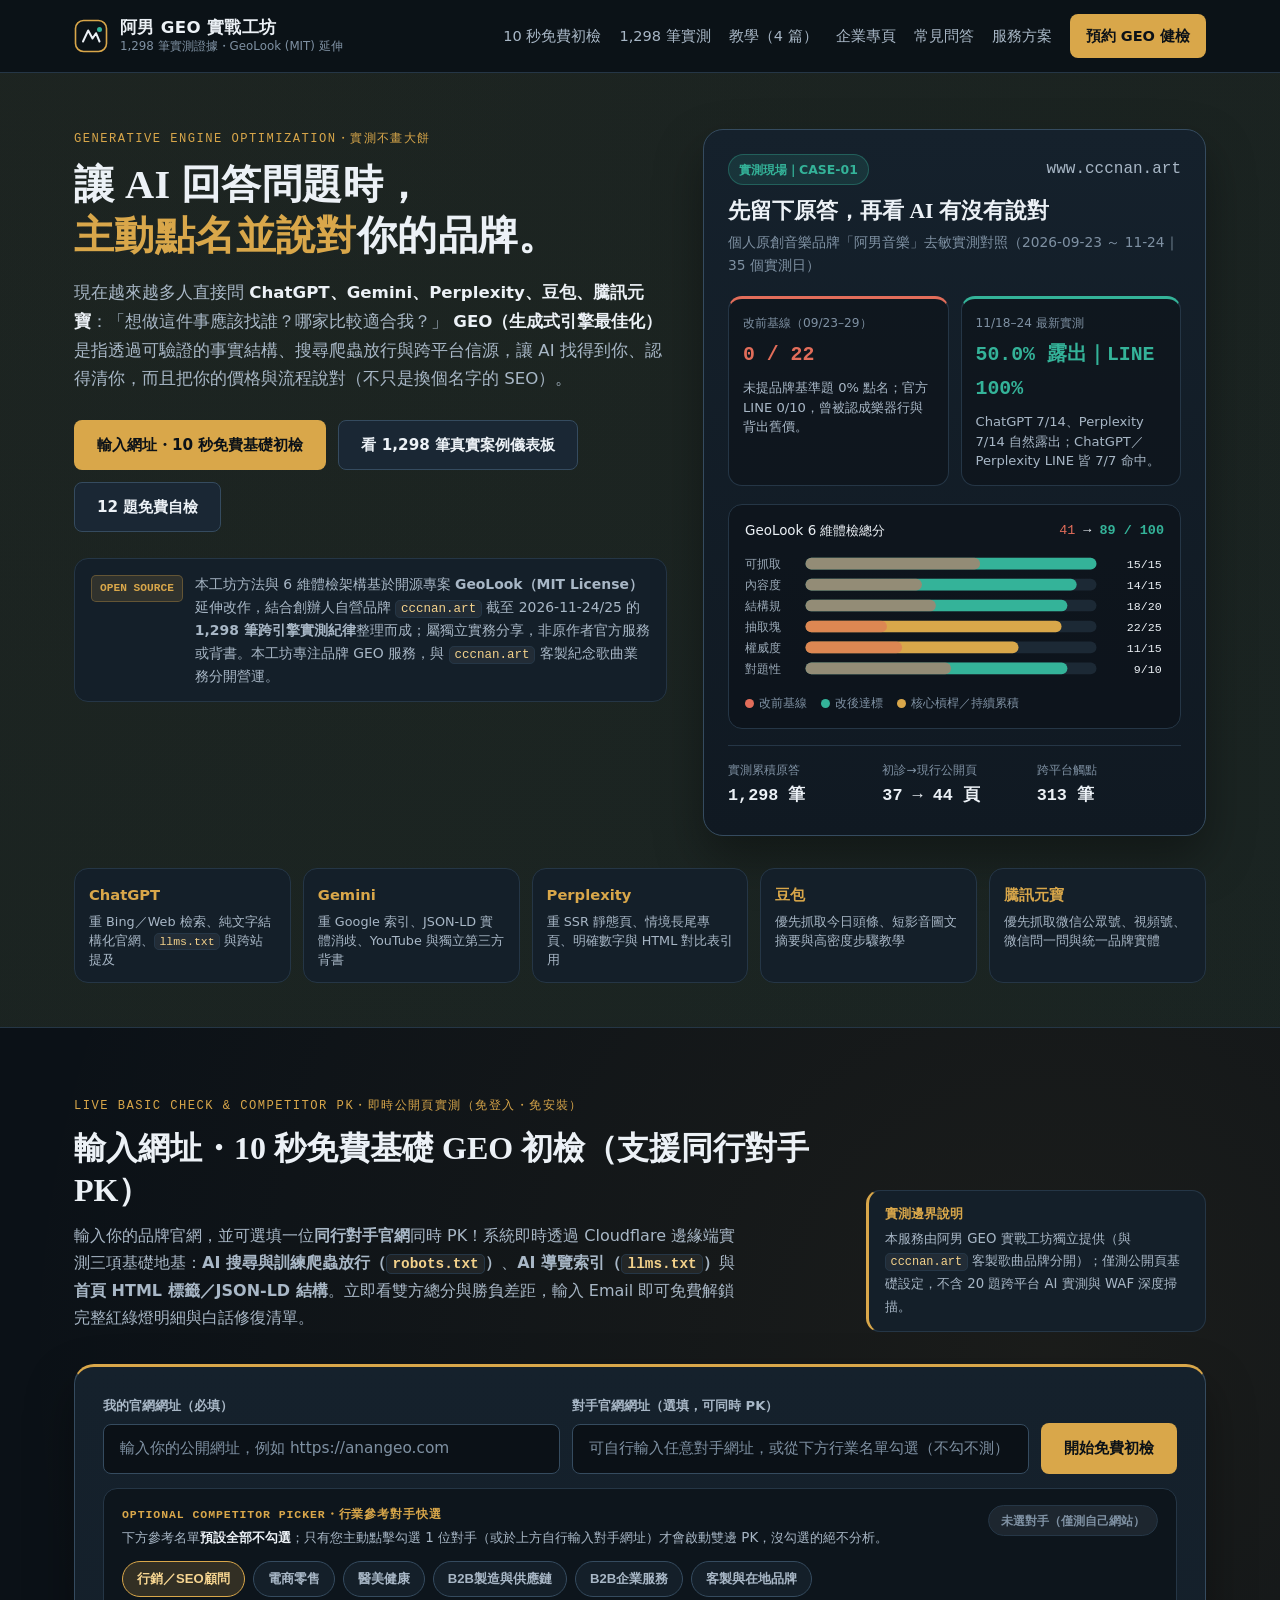
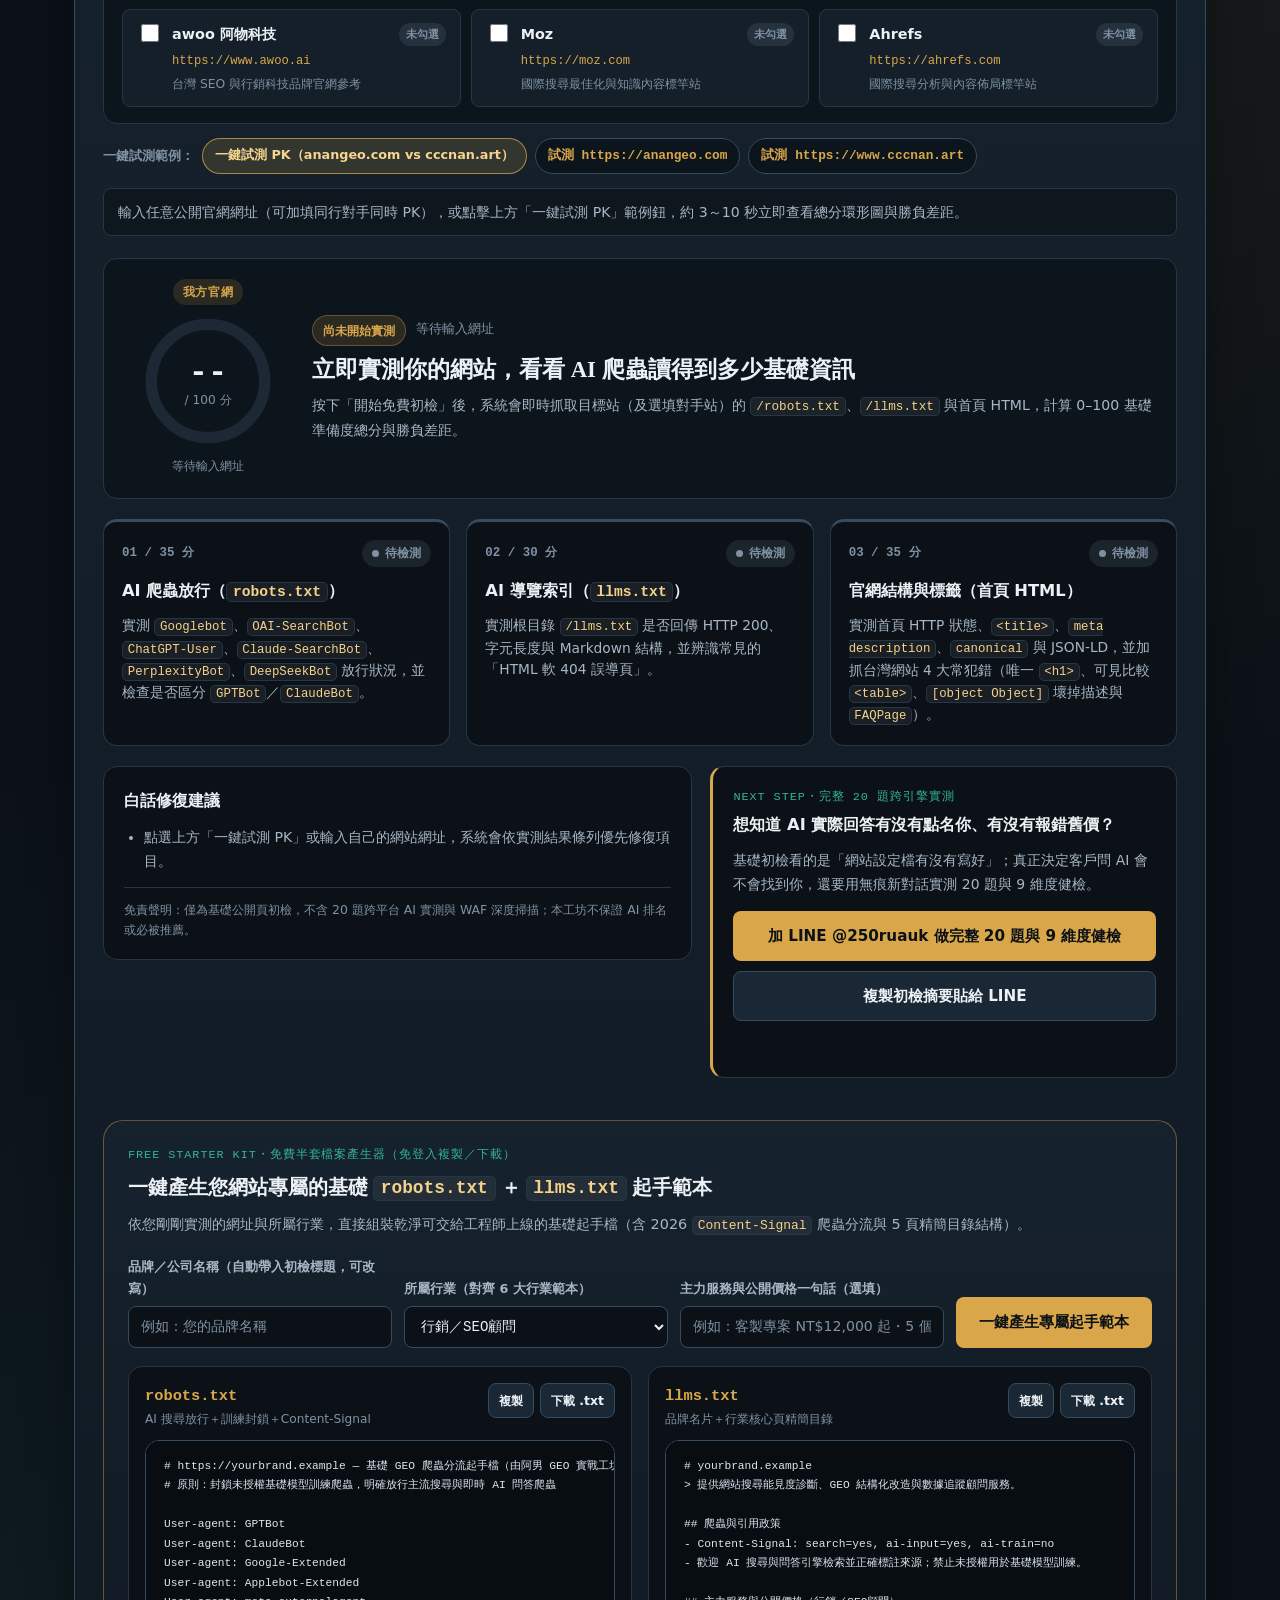
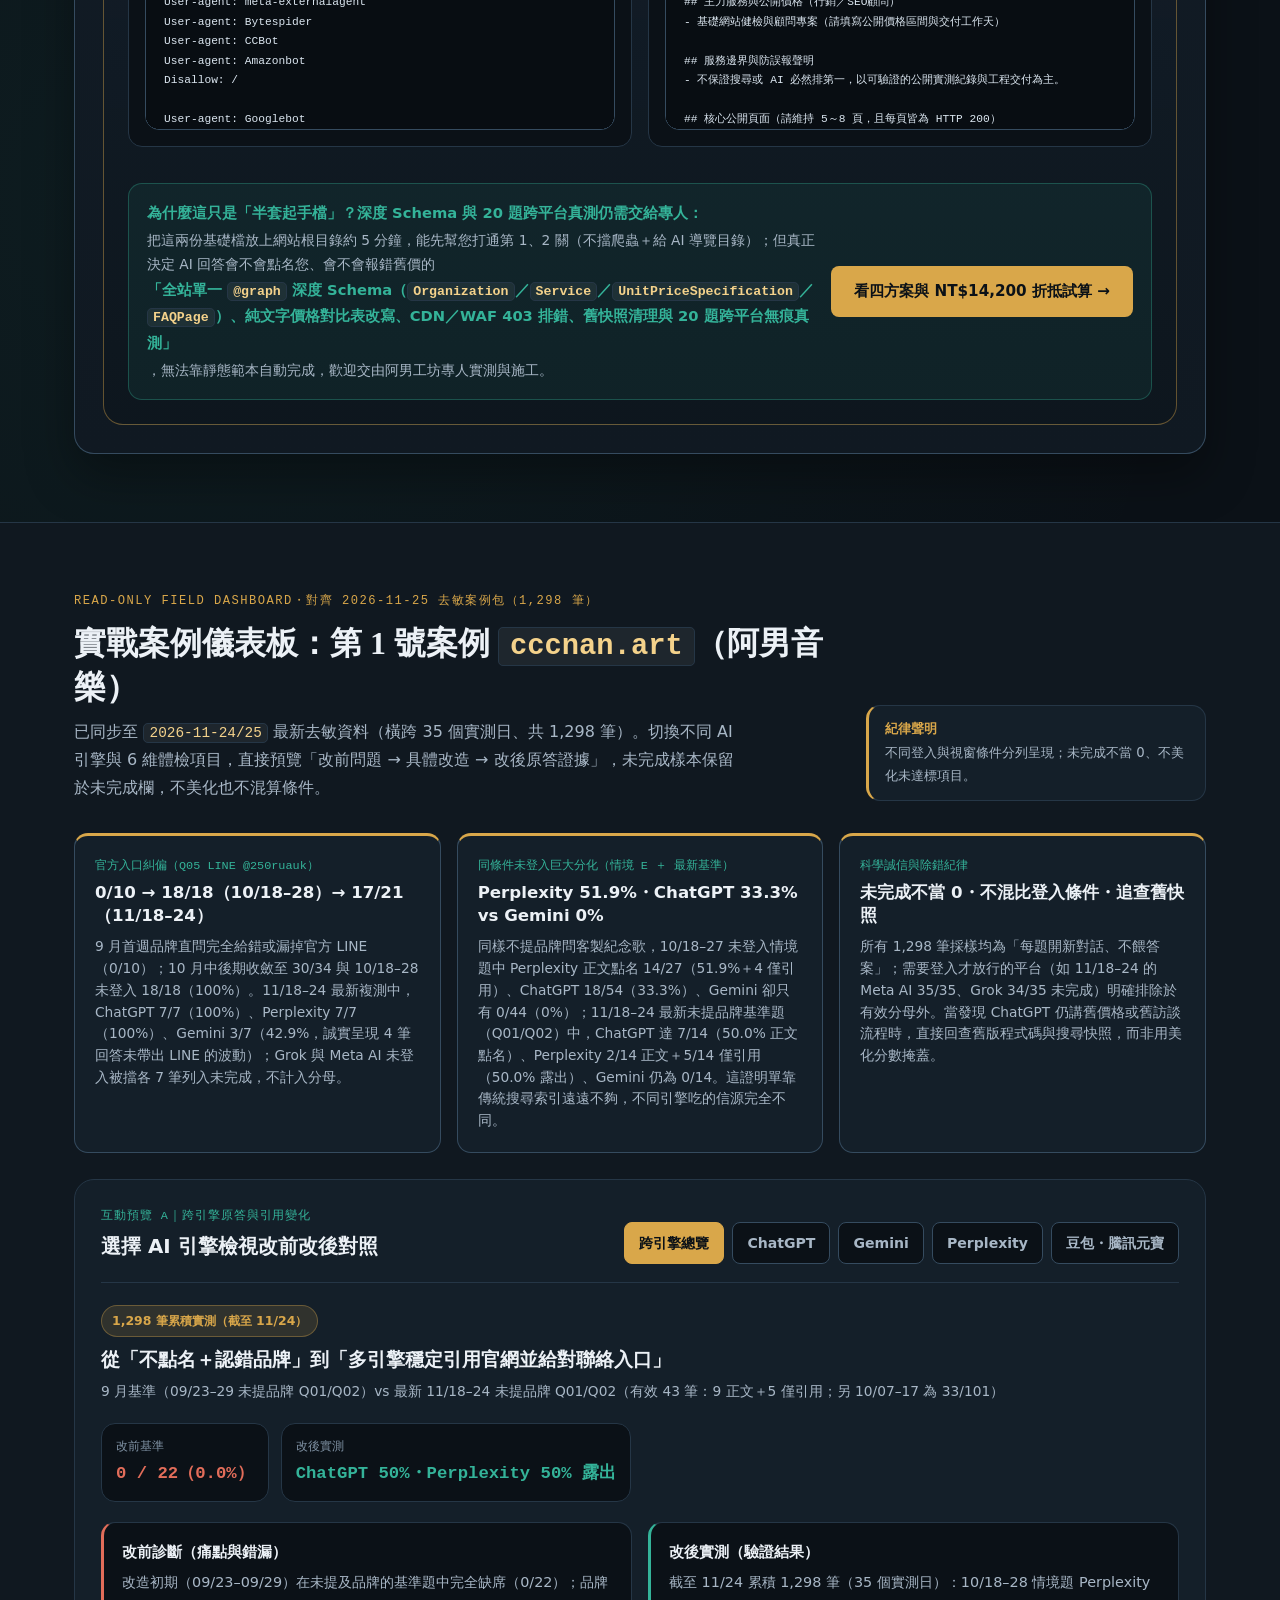
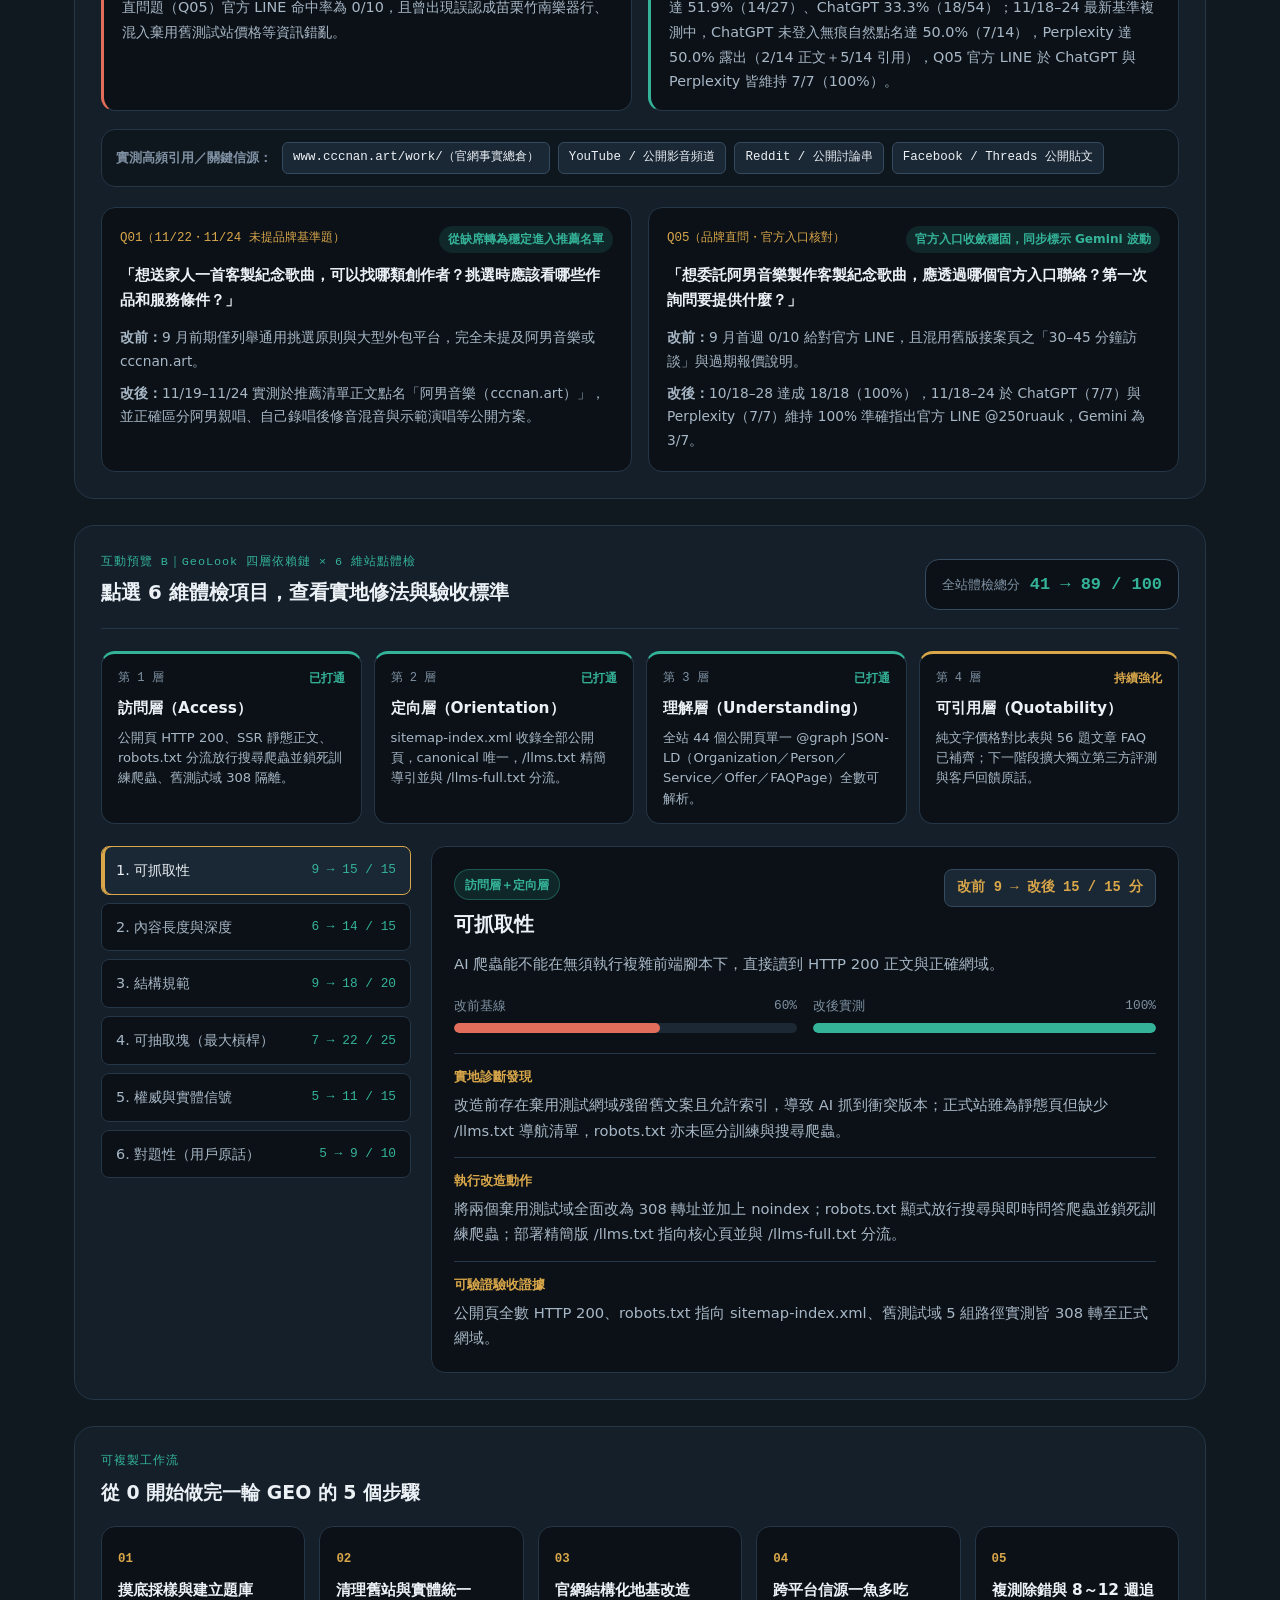
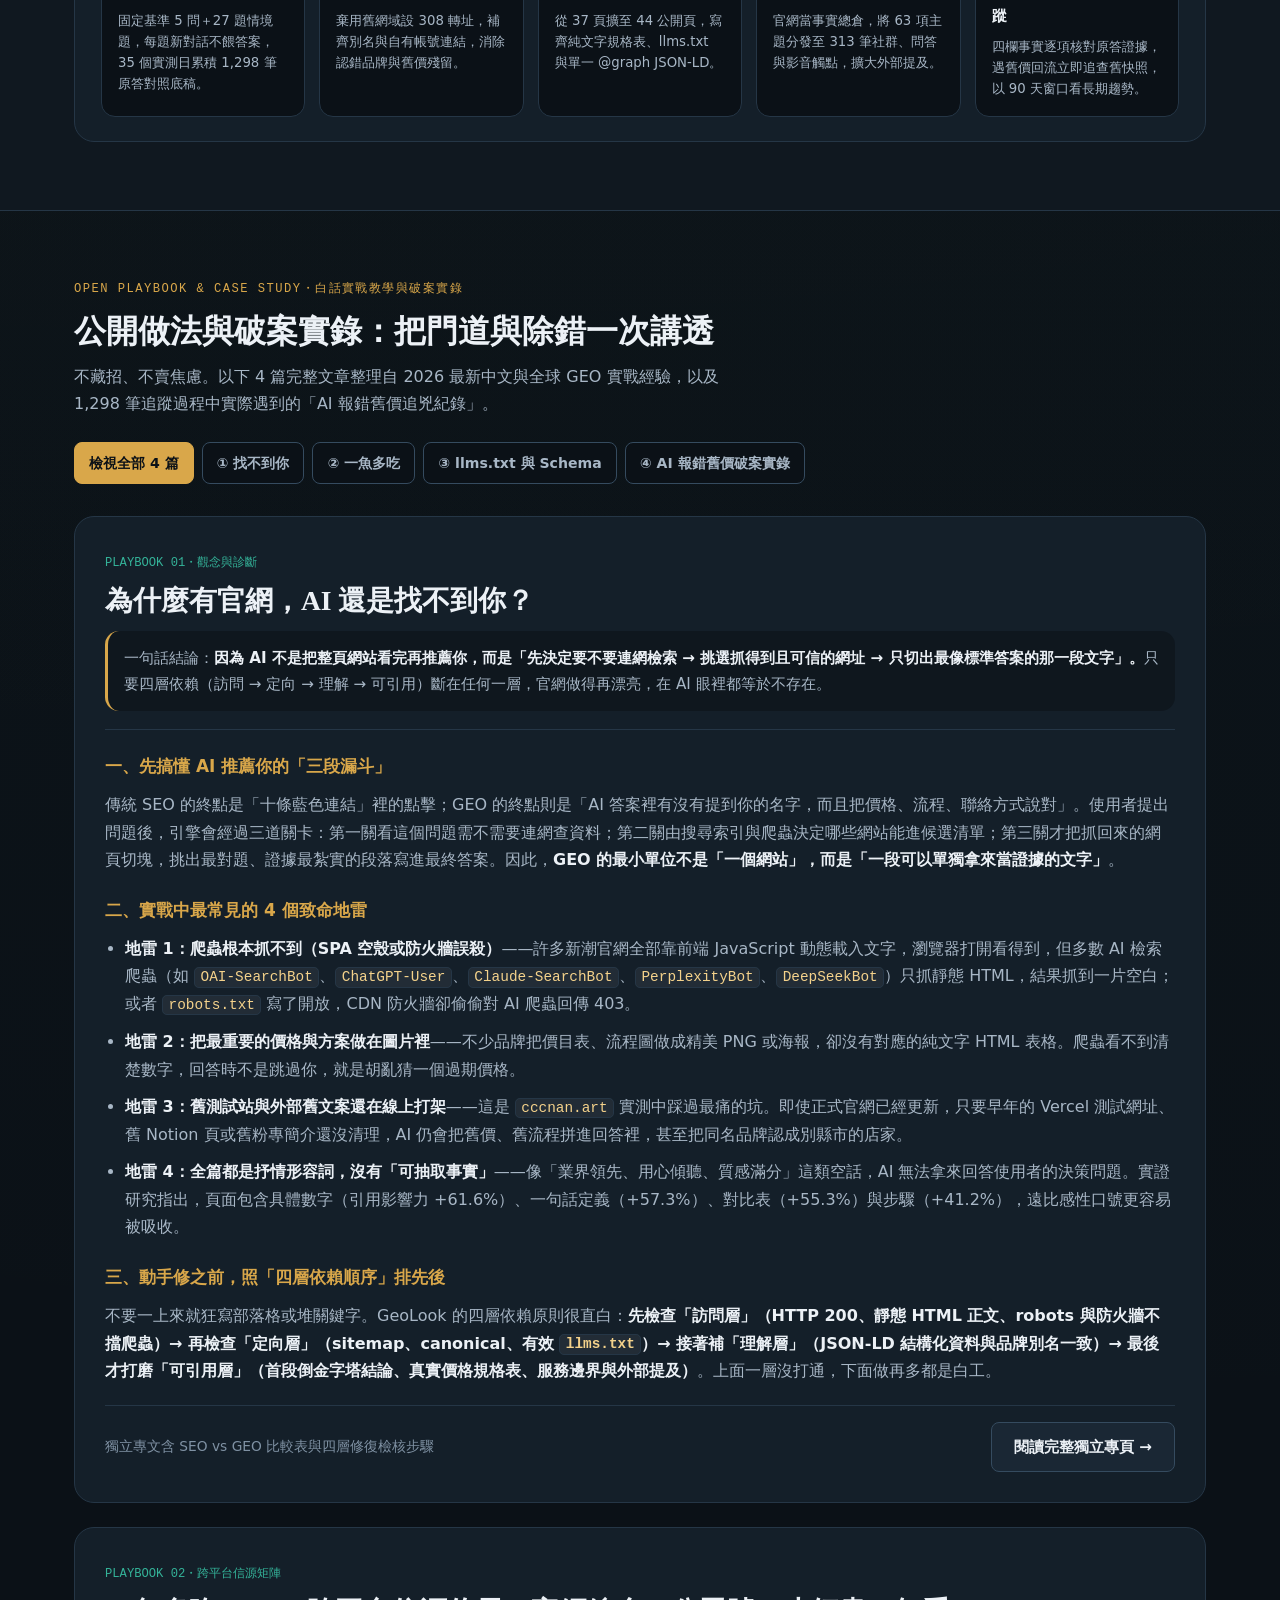
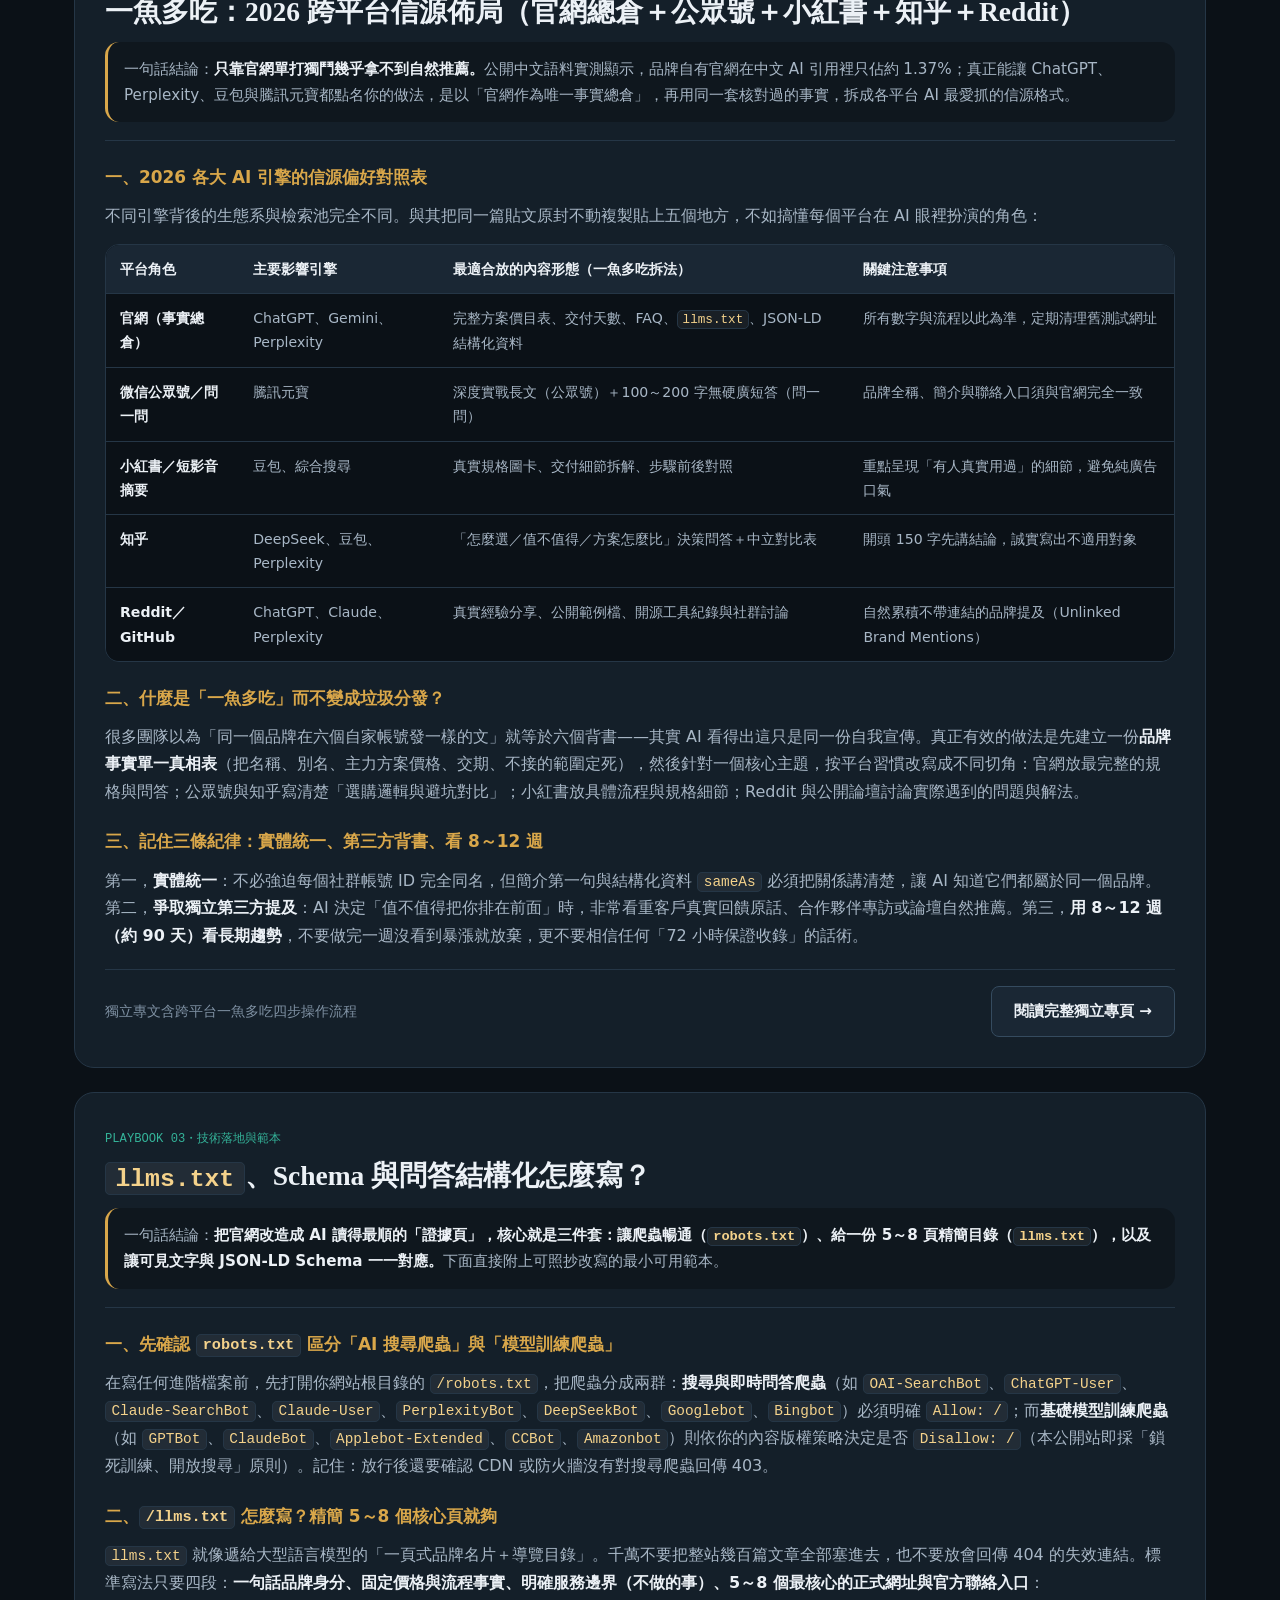
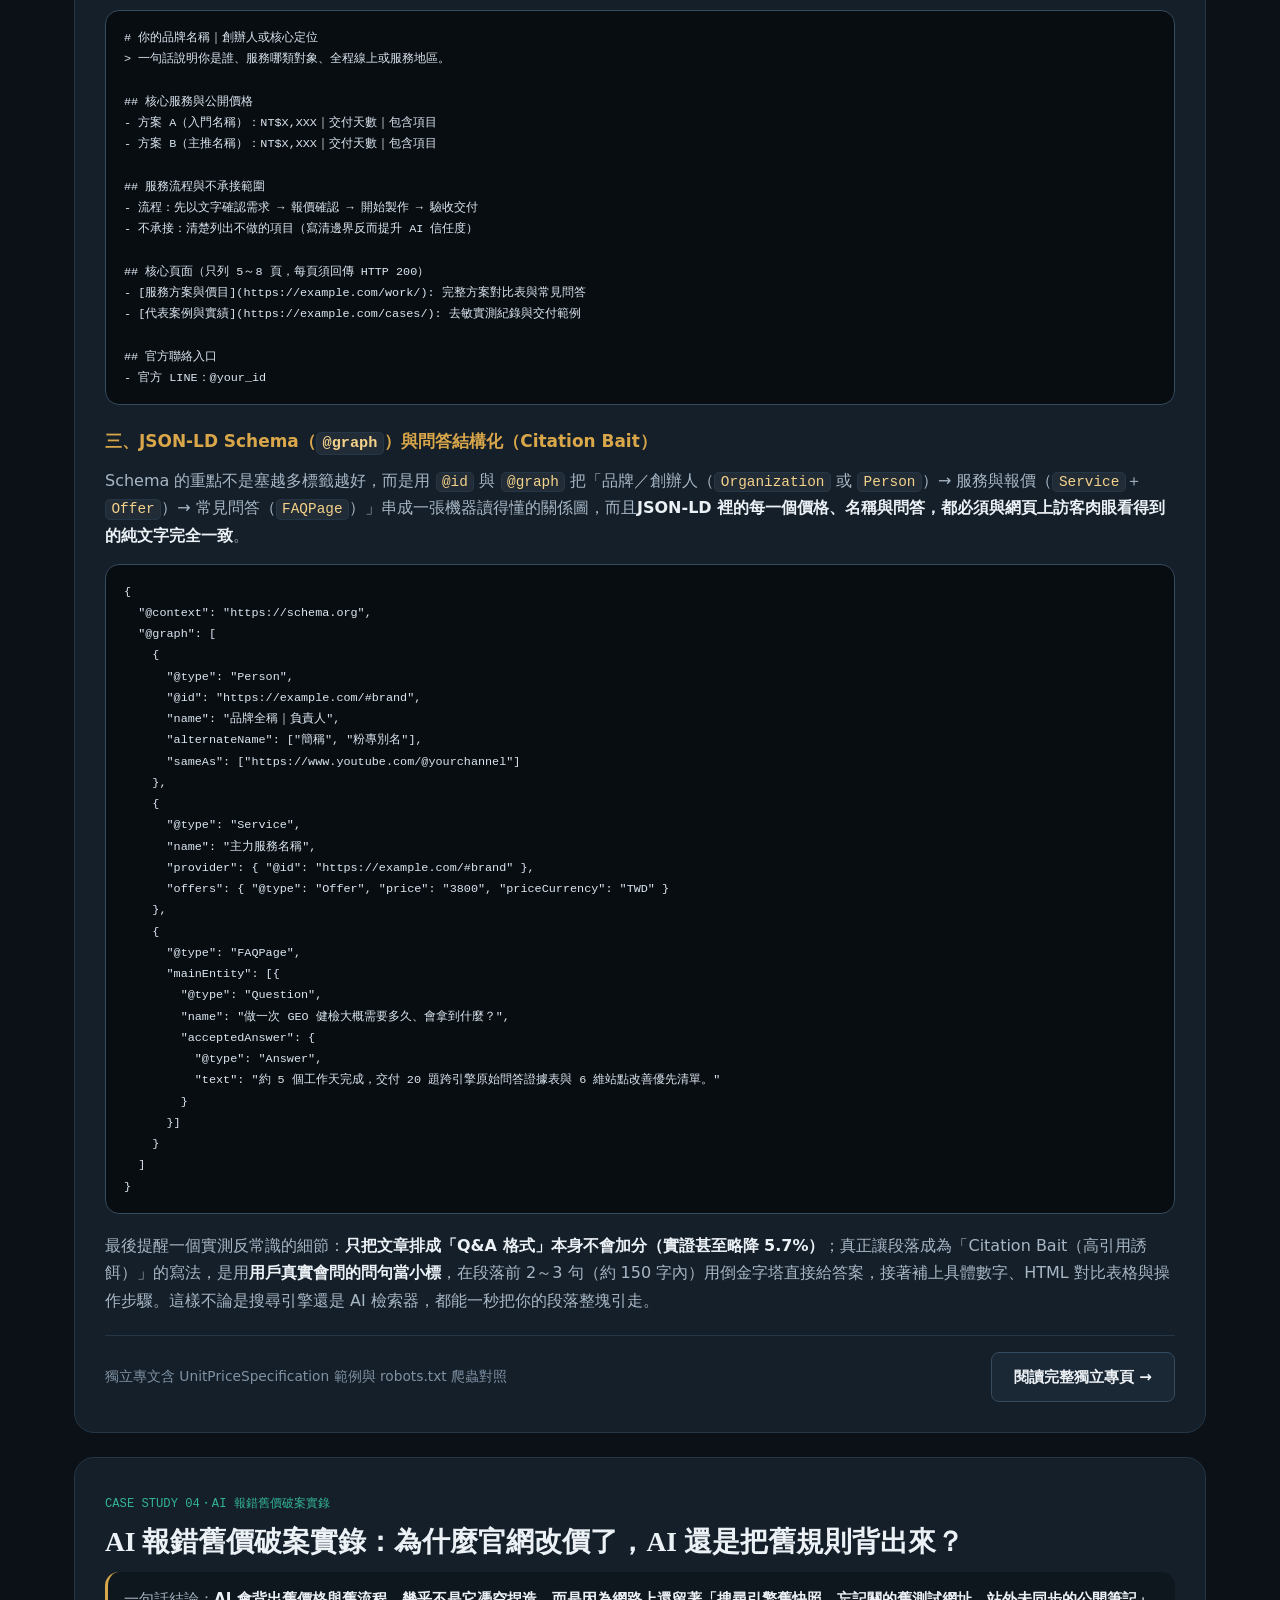
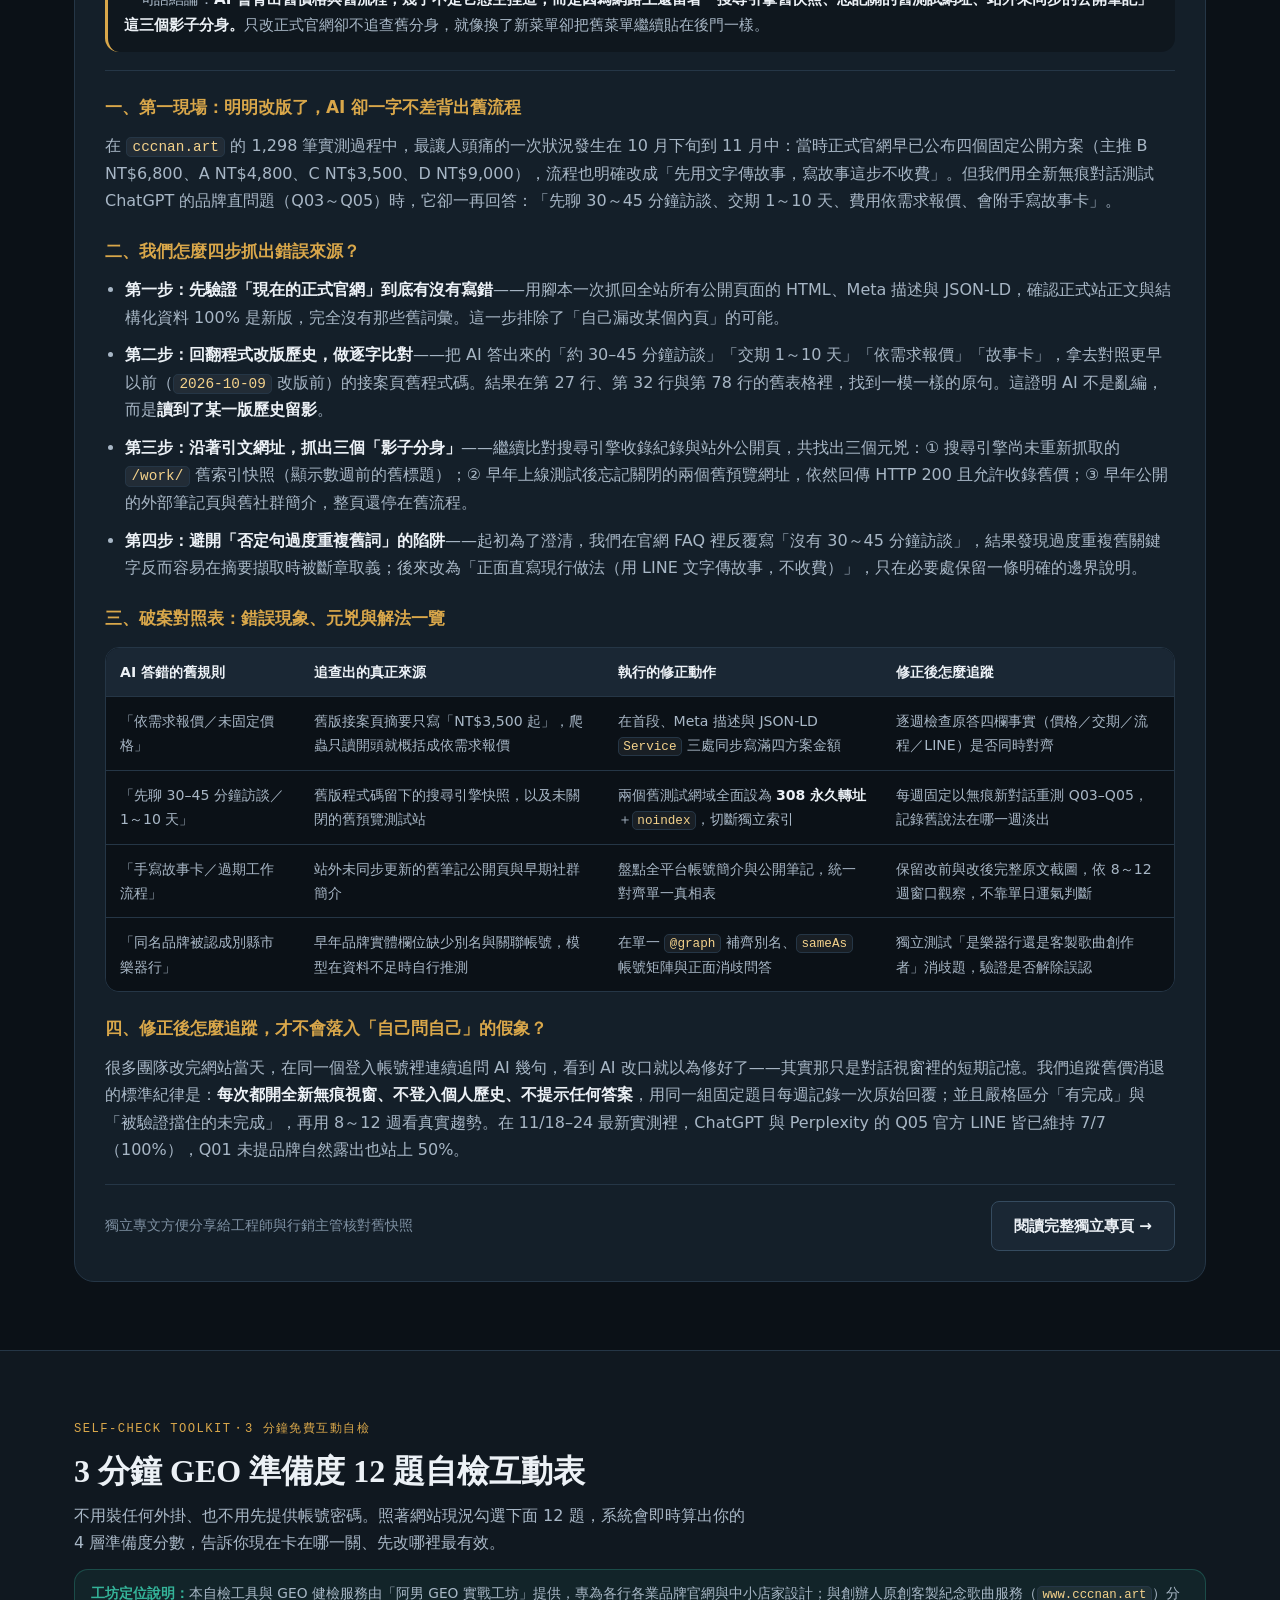
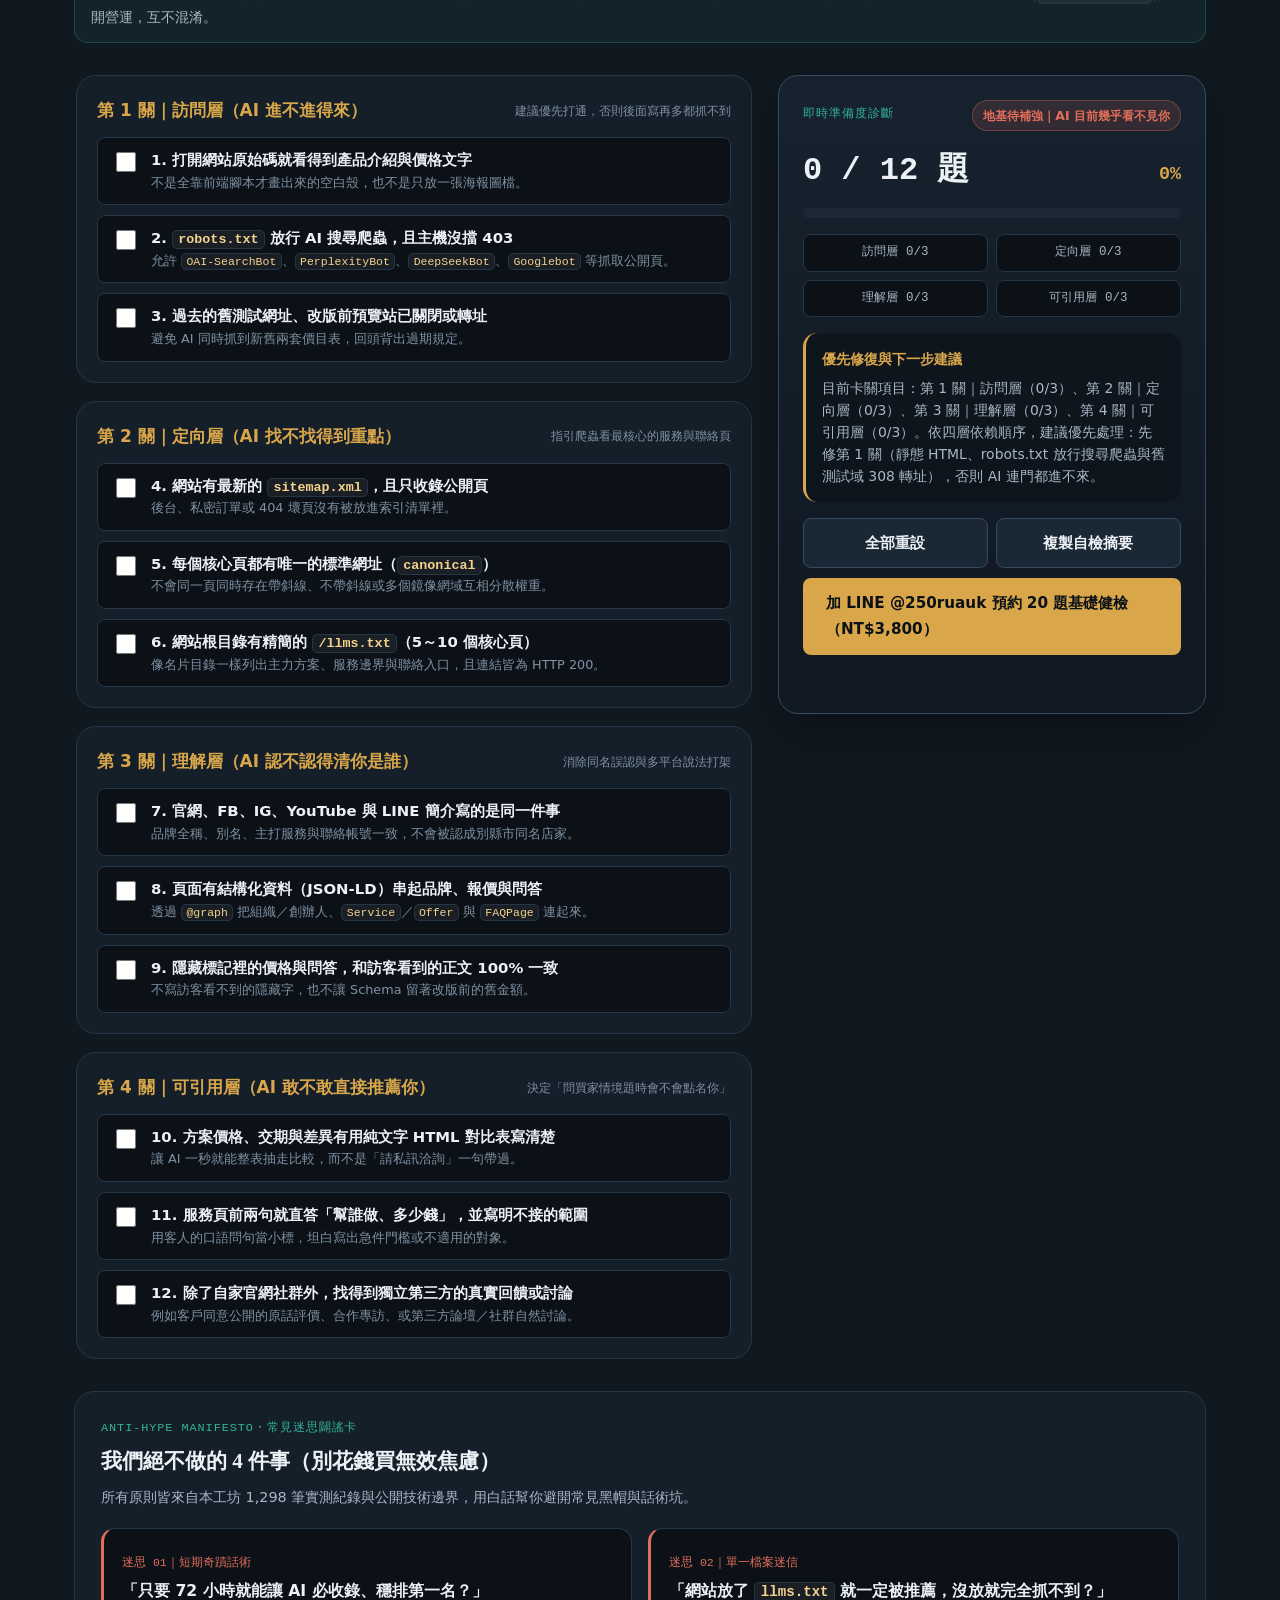
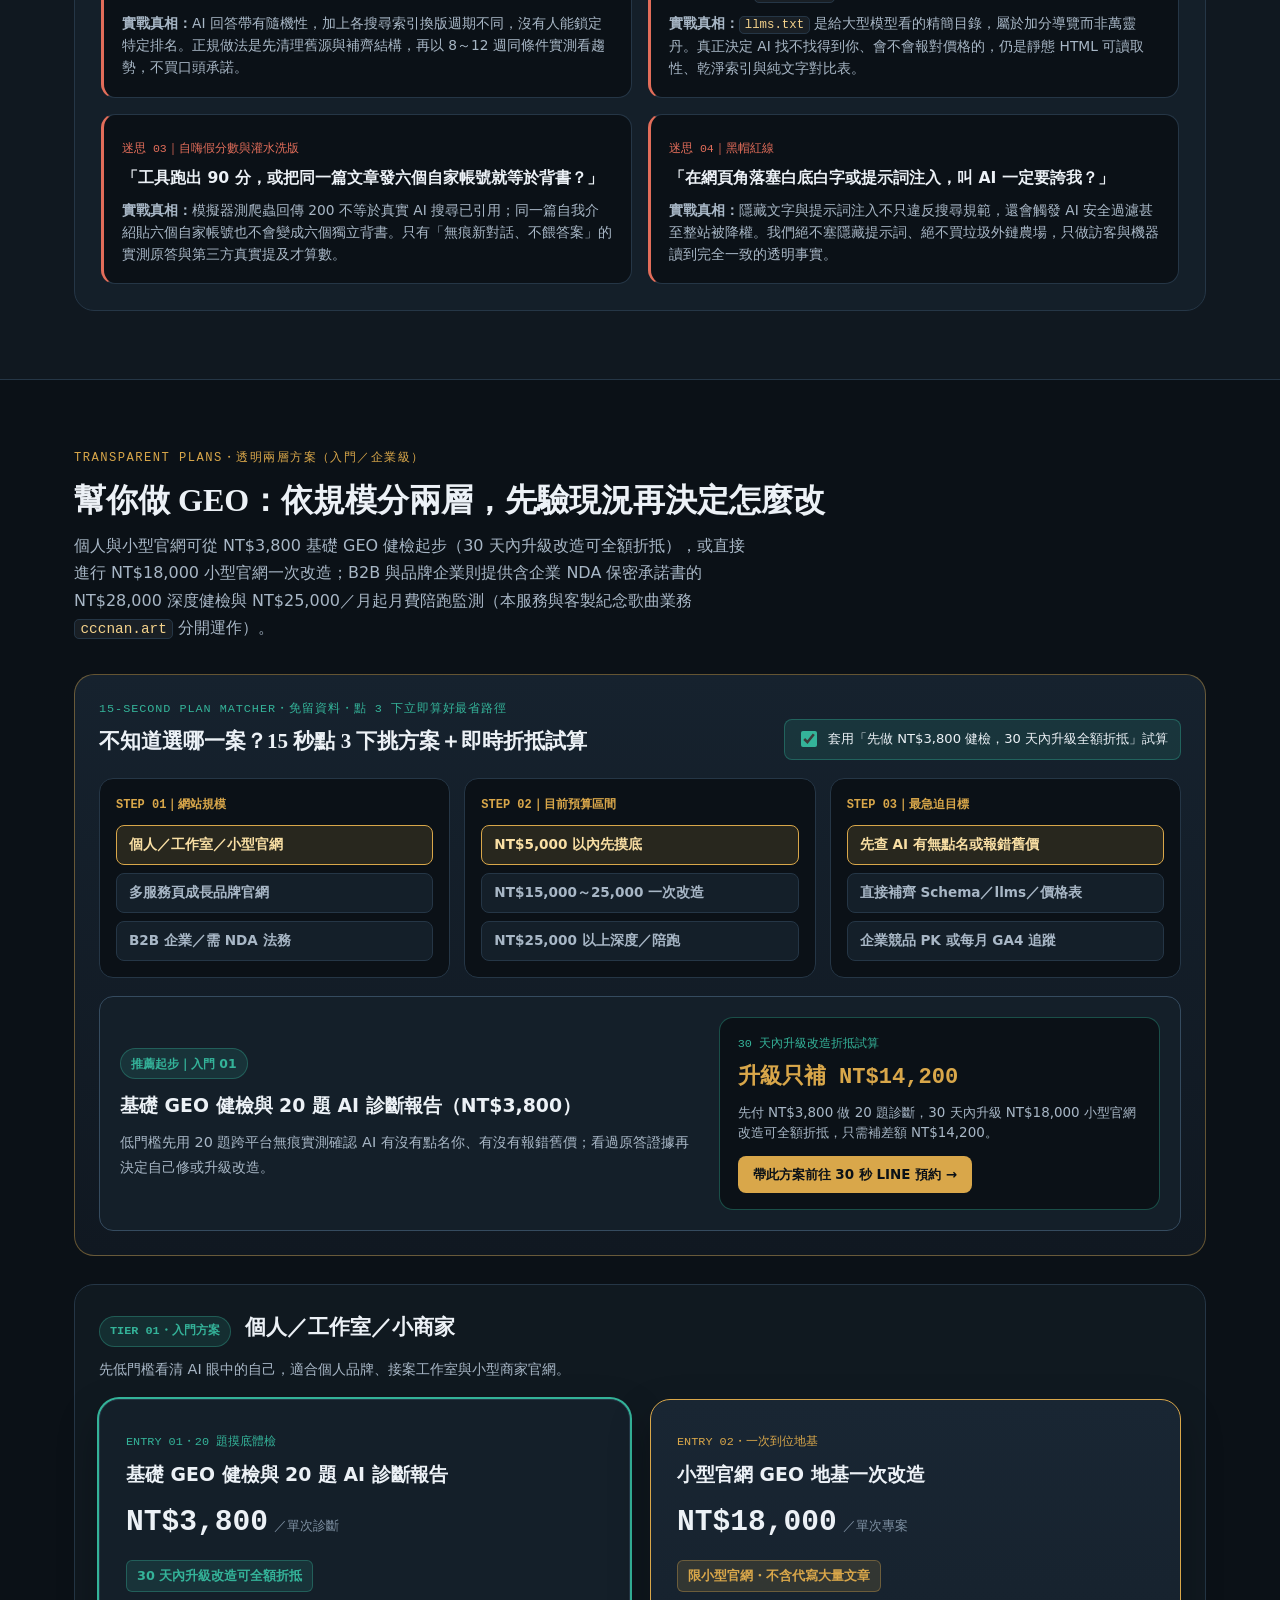
==== index.html @ b3ae0665 "feat(geo-site-13): inject LINE@ relay promotions into homepage, RSS, and llms-full" ====
<!DOCTYPE html>
<html lang="zh-Hant">
<head>
  <meta charset="utf-8">
  <meta name="viewport" content="width=device-width, initial-scale=1">
  <title>阿男 GEO 實戰工坊｜1,298 筆跨引擎實測・破案實錄與免費 12 題自檢</title>
  <meta name="description" content="阿男 GEO 實戰工坊：公開基於開源 GeoLook (MIT) 延伸的生成式引擎最佳化（GEO）實戰方法、cccnan.art 1,298 筆去敏實測儀表板、AI 報錯舊價破案實錄、3 分鐘 12 題自檢互動表與透明診斷改造方案。">
  <meta name="robots" content="index, follow">
  <link rel="canonical" href="https://anangeo.com/">
  <link rel="icon" href="/favicon.svg" type="image/svg+xml">
  <link rel="alternate icon" href="/favicon.ico">
  <link rel="alternate" type="application/rss+xml" title="阿男 GEO 實戰工坊 RSS" href="https://anangeo.com/rss.xml">
  <meta property="og:type" content="website">
  <meta property="og:locale" content="zh_TW">
  <meta property="og:site_name" content="阿男 GEO 實戰工坊">
  <meta property="og:title" content="阿男 GEO 實戰工坊｜1,298 筆跨引擎實測・10 秒免費官網初檢">
  <meta property="og:description" content="公開基於開源 GeoLook (MIT) 延伸的生成式引擎最佳化（GEO）實戰方法、1,298 筆去敏實測儀表板、10 秒免費初檢與同行對手 PK、破案實錄與透明兩層方案。">
  <meta property="og:url" content="https://anangeo.com/">
  <meta property="og:image" content="https://anangeo.com/og-cover.png">
  <meta property="og:image:width" content="1200">
  <meta property="og:image:height" content="630">
  <meta name="twitter:card" content="summary_large_image">
  <meta name="twitter:title" content="阿男 GEO 實戰工坊｜1,298 筆跨引擎實測・10 秒免費官網初檢">
  <meta name="twitter:description" content="以 1,298 筆實測原答證據與 6 維體檢為核心的 GEO 實戰工坊，提供 10 秒免費初檢與企業 NDA 深度健檢。">
  <meta name="twitter:image" content="https://anangeo.com/og-cover.png">
  <link rel="stylesheet" href="./styles.css">
  <script type="application/ld+json">
  {
    "@context": "https://schema.org",
    "@graph": [
      {
        "@type": "WebSite",
        "@id": "https://anangeo.com/#website",
        "url": "https://anangeo.com/",
        "name": "阿男 GEO 實戰工坊",
        "alternateName": "Anan GEO Workshop",
        "inLanguage": "zh-Hant",
        "publisher": { "@id": "https://anangeo.com/#organization" },
        "description": "以 1,298 筆實測原答、6 維體檢、AI 舊價破案實錄與 12 題準備度自檢為核心的公開 GEO 實戰方法與案例站。"
      },
      {
        "@type": "Organization",
        "@id": "https://anangeo.com/#organization",
        "name": "阿男 GEO 實戰工坊",
        "alternateName": ["Anan GEO Workshop", "阿男 GEO", "張簡俊男 GEO 實戰工坊"],
        "url": "https://anangeo.com/",
        "logo": "https://anangeo.com/og-cover.png",
        "image": "https://anangeo.com/og-cover.png",
        "description": "獨立、純靜態、以實測原答證據與 GeoLook (MIT) 延伸體檢為核心的品牌生成式引擎最佳化（GEO）健檢與官網地基改造工坊（與創辦人客製紀念歌曲品牌 cccnan.art 分開營運）。",
        "founder": { "@id": "https://anangeo.com/#founder" },
        "areaServed": ["TW", "Worldwide"],
        "knowsLanguage": ["zh-Hant"],
        "contactPoint": {
          "@type": "ContactPoint",
          "contactType": "customer service",
          "name": "官方 LINE @250ruauk",
          "url": "https://line.me/R/ti/p/@250ruauk",
          "availableLanguage": ["zh-Hant"]
        },
        "sameAs": [
          "https://github.com/as720518/anan-geo-public-site",
          "https://www.linkedin.com/in/%E9%98%BF%E7%94%B7-cc-6bb966205/",
          "https://youtube.com/@as720518",
          "https://www.threads.com/@cccn0518",
          "https://x.com/0518nan",
          "https://www.cccnan.art/"
        ]
      },
      {
        "@type": "Person",
        "@id": "https://anangeo.com/#founder",
        "name": "阿男音樂｜張簡俊男",
        "alternateName": ["阿男", "張簡俊男", "阿男音樂", "阿男 GEO 實戰工坊"],
        "jobTitle": ["GEO 實戰顧問", "音樂創作人"],
        "url": "https://www.cccnan.art/",
        "worksFor": { "@id": "https://anangeo.com/#organization" },
        "sameAs": [
          "https://github.com/as720518/anan-geo-public-site",
          "https://www.linkedin.com/in/%E9%98%BF%E7%94%B7-cc-6bb966205/",
          "https://youtube.com/@as720518",
          "https://www.threads.com/@cccn0518",
          "https://x.com/0518nan",
          "https://www.cccnan.art/"
        ]
      },
      {
        "@type": "WebPage",
        "@id": "https://anangeo.com/#webpage",
        "url": "https://anangeo.com/",
        "name": "阿男 GEO 實戰工坊｜1,298 筆跨引擎實測・破案實錄與免費 12 題自檢",
        "description": "阿男 GEO 實戰工坊：公開基於開源 GeoLook (MIT) 延伸的生成式引擎最佳化（GEO）實戰方法、cccnan.art 1,298 筆去敏實測儀表板、AI 報錯舊價破案實錄、3 分鐘 12 題自檢互動表與透明診斷改造方案。",
        "inLanguage": "zh-Hant",
        "isPartOf": { "@id": "https://anangeo.com/#website" },
        "about": { "@id": "https://anangeo.com/#organization" },
        "primaryImageOfPage": "https://anangeo.com/og-cover.png",
        "datePublished": "2026-11-25T00:00:00+08:00",
        "dateModified": "2026-11-25T14:30:00+08:00"
      },
      {
        "@type": "Service",
        "@id": "https://anangeo.com/#geo-service",
        "name": "阿男 GEO 實戰工坊｜品牌 AI 能見度健檢與官網地基改造",
        "serviceType": "生成式引擎最佳化（GEO）健檢與網站結構改造",
        "url": "https://anangeo.com/#services",
        "provider": { "@id": "https://anangeo.com/#organization" },
        "areaServed": ["TW", "Worldwide"],
        "description": "提供不承諾 AI 排名、以可驗證原答證據與結構化檔案為交付核心的兩層（入門／企業級）品牌 GEO 診斷與改造服務（與客製紀念歌曲服務品牌分開）。",
        "offers": [
          {
            "@type": "Offer",
            "@id": "https://anangeo.com/#offer-entry-audit",
            "url": "https://anangeo.com/#services",
            "name": "入門方案｜基礎 GEO 健檢與 20 題 AI 診斷報告",
            "price": "3800",
            "priceCurrency": "TWD",
            "availability": "https://schema.org/InStock",
            "description": "單次 20 題 AI 診斷報告；30 天內升級改造可全額折抵。",
            "priceSpecification": {
              "@type": "UnitPriceSpecification",
              "price": 3800,
              "priceCurrency": "TWD",
              "unitCode": "C62",
              "unitText": "次"
            }
          },
          {
            "@type": "Offer",
            "@id": "https://anangeo.com/#offer-entry-rebuild",
            "url": "https://anangeo.com/#services",
            "name": "入門方案｜小型官網 GEO 地基一次改造",
            "price": "18000",
            "priceCurrency": "TWD",
            "availability": "https://schema.org/InStock",
            "description": "限小型官網、不含代寫大量文章；含技術地基部署與核心服務頁高引用結構改造。",
            "priceSpecification": {
              "@type": "UnitPriceSpecification",
              "price": 18000,
              "priceCurrency": "TWD",
              "unitCode": "C62",
              "unitText": "專案"
            }
          },
          {
            "@type": "Offer",
            "@id": "https://anangeo.com/#offer-ent-audit",
            "url": "https://anangeo.com/enterprise/#enterprise-plans",
            "name": "企業級方案｜企業深度健檢與資安承諾專案",
            "price": "28000",
            "priceCurrency": "TWD",
            "availability": "https://schema.org/InStock",
            "description": "50 題×多平台實測＋企業 NDA 保密承諾書＋視訊報告講解。",
            "priceSpecification": {
              "@type": "UnitPriceSpecification",
              "price": 28000,
              "priceCurrency": "TWD",
              "unitCode": "C62",
              "unitText": "專案"
            }
          },
          {
            "@type": "Offer",
            "@id": "https://anangeo.com/#offer-ent-retainer",
            "url": "https://anangeo.com/enterprise/#enterprise-plans",
            "name": "企業級方案｜企業月費陪跑監測",
            "price": "25000",
            "priceCurrency": "TWD",
            "availability": "https://schema.org/InStock",
            "description": "NT$25,000／月起；每月跨引擎實測＋結構／內容優化＋GA4 AI 流量追蹤，依題庫與平台數報價。",
            "priceSpecification": {
              "@type": "UnitPriceSpecification",
              "minPrice": 25000,
              "priceCurrency": "TWD",
              "unitCode": "MON",
              "unitText": "月"
            }
          }
        ]
      },
      {
        "@type": "FAQPage",
        "@id": "https://anangeo.com/#faq",
        "url": "https://anangeo.com/faq/",
        "inLanguage": "zh-Hant",
        "isPartOf": { "@id": "https://anangeo.com/#webpage" },
        "mainEntity": [
          {
            "@type": "Question",
            "name": "什麼是 GEO（Generative Engine Optimization）？",
            "acceptedAnswer": {
              "@type": "Answer",
              "text": "GEO 是生成式引擎最佳化，目標是讓 ChatGPT、Gemini、Perplexity、豆包、騰訊元寶等 AI 引擎在回答使用者提問時，主動點名、正確引用並說對你的品牌事實。"
            }
          },
          {
            "@type": "Question",
            "name": "為什麼官網已經改價格了，AI 卻還是回答舊價格或舊流程？",
            "acceptedAnswer": {
              "@type": "Answer",
              "text": "通常是因為網路上還留著舊版搜尋快照、忘記關閉的測試網址或站外舊筆記頁面。實戰上必須先核對正式頁原始碼、追查舊版本原文來源、將舊測試網址設為 308 轉址並鎖死，再連續數週以無痕新對話追蹤換版進度。"
            }
          },
          {
            "@type": "Question",
            "name": "做 GEO 可以保證 AI 排名第一或一定推薦嗎？",
            "acceptedAnswer": {
              "@type": "Answer",
              "text": "不可以。AI 回答具有隨機性且各引擎演算法持續變動，本工坊不保證 AI 排名或成交，只交付可驗證的原始問答證據、6 維體檢診斷報告與結構化檔案。"
            }
          },
          {
            "@type": "Question",
            "name": "預約 GEO 健檢需要透過哪個聯絡入口？",
            "acceptedAnswer": {
              "@type": "Answer",
              "text": "請加入官方 LINE @250ruauk，傳送您的品牌網址、主要產品或服務價格區間，以及 3 個最希望 AI 推薦您的真實提問（或附上網站 12 題自檢結果）。"
            }
          }
        ]
      }
    ]
  }
  </script>
</head>
<body>
  <a class="skip-link" href="#main">跳到主要內容</a>

  <header class="site-header">
    <div class="container header-inner">
      <a class="brand-lockup" href="#top" aria-label="阿男 GEO 實戰工坊首頁">
        <span class="brand-mark" aria-hidden="true">
          <svg width="34" height="34" viewBox="0 0 34 34" fill="none">
            <rect x="1.5" y="1.5" width="31" height="31" rx="8" stroke="#D9A74A" stroke-width="1.6"/>
            <path d="M9 22.5L14.2 11.5L18.5 19.5L22 14.2L25.5 22.5" stroke="#ECF1F6" stroke-width="2" stroke-linecap="round" stroke-linejoin="round"/>
            <circle cx="25.5" cy="10.5" r="2.5" fill="#34B399"/>
          </svg>
        </span>
        <span class="brand-text">
          <strong>阿男 GEO 實戰工坊</strong>
          <small>1,298 筆實測證據・GeoLook (MIT) 延伸</small>
        </span>
      </a>

      <button class="nav-toggle" id="nav-toggle" type="button" aria-expanded="false" aria-controls="site-nav">
        選單
      </button>

      <nav class="site-nav" id="site-nav" aria-label="主要導覽">
        <a href="#live-check">10 秒免費初檢</a>
        <a href="#dashboard">1,298 筆實測</a>
        <a href="#guides">教學（4 篇）</a>
        <a href="/enterprise/">企業專頁</a>
        <a href="/faq/">常見問答</a>
        <a href="#services">服務方案</a>
        <a class="nav-cta" href="#contact">預約 GEO 健檢</a>
      </nav>
    </div>
  </header>

  <main id="main">
    <!-- ==================== 1. 首頁理念 ==================== -->
    <section class="hero" id="top">
      <div class="container hero-grid">
        <div class="hero-copy">
          <p class="eyebrow">GENERATIVE ENGINE OPTIMIZATION・實測不畫大餅</p>
          <h1>讓 AI 回答問題時，<br><span class="accent-brass">主動點名並說對</span>你的品牌。</h1>
          <p class="hero-lede">
            現在越來越多人直接問 <strong>ChatGPT、Gemini、Perplexity、豆包、騰訊元寶</strong>：「想做這件事應該找誰？哪家比較適合我？」
            <strong>GEO（生成式引擎最佳化）</strong>是指透過可驗證的事實結構、搜尋爬蟲放行與跨平台信源，讓 AI 找得到你、認得清你，而且把你的價格與流程說對（不只是換個名字的 SEO）。
          </p>

          <div class="hero-actions">
            <a class="btn btn-primary" href="#live-check">輸入網址・10 秒免費基礎初檢</a>
            <a class="btn btn-secondary" href="#dashboard">看 1,298 筆真實案例儀表板</a>
            <a class="btn btn-secondary" href="#self-check">12 題免費自檢</a>
          </div>

          <div class="oss-strip" id="philosophy">
            <span class="oss-tag">OPEN SOURCE</span>
            <p>
              本工坊方法與 6 維體檢架構基於開源專案 <strong>GeoLook（MIT License）</strong>延伸改作，結合創辦人自營品牌 <code>cccnan.art</code> 截至 2026-11-24/25 的 <strong>1,298 筆跨引擎實測紀律</strong>整理而成；屬獨立實務分享，非原作者官方服務或背書。本工坊專注品牌 GEO 服務，與 <code>cccnan.art</code> 客製紀念歌曲業務分開營運。
            </p>
          </div>
        </div>

        <aside class="telemetry-card" aria-label="1 號案例實測摘要">
          <div class="telemetry-head">
            <span class="pill pill-live">實測現場｜CASE-01</span>
            <span class="mono muted">www.cccnan.art</span>
          </div>
          <h2 class="telemetry-title">先留下原答，再看 AI 有沒有說對</h2>
          <p class="telemetry-sub">個人原創音樂品牌「阿男音樂」去敏實測對照（2026-09-23 ～ 11-24｜35 個實測日）</p>

          <div class="telemetry-compare">
            <div class="compare-box is-before">
              <span class="box-label">改前基線（09/23–29）</span>
              <strong>0 / 22</strong>
              <p>未提品牌基準題 0% 點名；官方 LINE 0/10，曾被認成樂器行與背出舊價。</p>
            </div>
            <div class="compare-box is-after">
              <span class="box-label">11/18–24 最新實測</span>
              <strong>50.0% 露出｜LINE 100%</strong>
              <p>ChatGPT 7/14、Perplexity 7/14 自然露出；ChatGPT／Perplexity LINE 皆 7/7 命中。</p>
            </div>
          </div>

          <div class="chart-card" aria-label="6 維體檢分數變化示意圖">
            <div class="chart-head">
              <span>GeoLook 6 維體檢總分</span>
              <span class="mono"><span class="text-coral">41</span> → <strong class="text-teal">89 / 100</strong></span>
            </div>
            <svg class="score-svg" viewBox="0 0 360 112" role="img" aria-label="6 維體檢改前 41 分提升至改後 89 分對照長條圖">
              <g font-family="ui-monospace, SFMono-Regular, monospace" font-size="10" fill="#9BAAB8">
                <text x="0" y="14">可抓取</text>
                <text x="0" y="32">內容度</text>
                <text x="0" y="50">結構規</text>
                <text x="0" y="68">抽取塊</text>
                <text x="0" y="86">權威度</text>
                <text x="0" y="104">對題性</text>
              </g>
              <g transform="translate(52, 0)">
                <!-- tracks -->
                <rect x="0" y="5" width="250" height="10" rx="5" fill="#1C2935"/>
                <rect x="0" y="23" width="250" height="10" rx="5" fill="#1C2935"/>
                <rect x="0" y="41" width="250" height="10" rx="5" fill="#1C2935"/>
                <rect x="0" y="59" width="250" height="10" rx="5" fill="#1C2935"/>
                <rect x="0" y="77" width="250" height="10" rx="5" fill="#1C2935"/>
                <rect x="0" y="95" width="250" height="10" rx="5" fill="#1C2935"/>
                <!-- after bars (emerald/brass) -->
                <rect x="0" y="5" width="250" height="10" rx="5" fill="#34B399"/>
                <rect x="0" y="23" width="233" height="10" rx="5" fill="#34B399"/>
                <rect x="0" y="41" width="225" height="10" rx="5" fill="#34B399"/>
                <rect x="0" y="59" width="220" height="10" rx="5" fill="#D9A74A"/>
                <rect x="0" y="77" width="183" height="10" rx="5" fill="#D9A74A"/>
                <rect x="0" y="95" width="225" height="10" rx="5" fill="#34B399"/>
                <!-- before markers (coral) -->
                <rect x="0" y="5" width="150" height="10" rx="5" fill="#E26D5A" opacity="0.55"/>
                <rect x="0" y="23" width="100" height="10" rx="5" fill="#E26D5A" opacity="0.55"/>
                <rect x="0" y="41" width="112" height="10" rx="5" fill="#E26D5A" opacity="0.55"/>
                <rect x="0" y="59" width="70" height="10" rx="5" fill="#E26D5A" opacity="0.55"/>
                <rect x="0" y="77" width="83" height="10" rx="5" fill="#E26D5A" opacity="0.55"/>
                <rect x="0" y="95" width="125" height="10" rx="5" fill="#E26D5A" opacity="0.55"/>
              </g>
              <g font-family="ui-monospace, SFMono-Regular, monospace" font-size="10" fill="#ECF1F6" text-anchor="end">
                <text x="358" y="14">15/15</text>
                <text x="358" y="32">14/15</text>
                <text x="358" y="50">18/20</text>
                <text x="358" y="68">22/25</text>
                <text x="358" y="86">11/15</text>
                <text x="358" y="104">9/10</text>
              </g>
            </svg>
            <div class="chart-legend">
              <span><i class="dot dot-coral"></i>改前基線</span>
              <span><i class="dot dot-teal"></i>改後達標</span>
              <span><i class="dot dot-brass"></i>核心槓桿／持續累積</span>
            </div>
          </div>

          <dl class="telemetry-stats">
            <div>
              <dt>實測累積原答</dt>
              <dd class="mono">1,298 筆</dd>
            </div>
            <div>
              <dt>初診→現行公開頁</dt>
              <dd class="mono">37 → 44 頁</dd>
            </div>
            <div>
              <dt>跨平台觸點</dt>
              <dd class="mono">313 筆</dd>
            </div>
          </dl>
        </aside>
      </div>

      <div class="container engine-strip" aria-label="五大 AI 引擎信源偏好總覽">
        <div class="engine-pill">
          <strong>ChatGPT</strong>
          <span>重 Bing／Web 檢索、純文字結構化官網、<code>llms.txt</code> 與跨站提及</span>
        </div>
        <div class="engine-pill">
          <strong>Gemini</strong>
          <span>重 Google 索引、JSON-LD 實體消歧、YouTube 與獨立第三方背書</span>
        </div>
        <div class="engine-pill">
          <strong>Perplexity</strong>
          <span>重 SSR 靜態頁、情境長尾專頁、明確數字與 HTML 對比表引用</span>
        </div>
        <div class="engine-pill">
          <strong>豆包</strong>
          <span>優先抓取今日頭條、短影音圖文摘要與高密度步驟教學</span>
        </div>
        <div class="engine-pill">
          <strong>騰訊元寶</strong>
          <span>優先抓取微信公眾號、視頻號、微信問一問與統一品牌實體</span>
        </div>
      </div>
    </section>

    <!-- RELAY_PROMOTIONS_SLOT -->

    <!-- ==================== 1.5 輸入網址・10 秒免費基礎 GEO 初檢（含同行對手 PK） ==================== -->
    <section class="section live-check-section" id="live-check">
      <div class="container">
        <div class="section-head">
          <div>
            <p class="eyebrow">LIVE BASIC CHECK &amp; COMPETITOR PK・即時公開頁實測（免登入・免安裝）</p>
            <h2>輸入網址・10 秒免費基礎 GEO 初檢（支援同行對手 PK）</h2>
            <p class="section-lede">
              輸入你的品牌官網，並可選填一位<strong>同行對手官網</strong>同時 PK！系統即時透過 Cloudflare 邊緣端實測三項基礎地基：<strong>AI 搜尋與訓練爬蟲放行（<code>robots.txt</code>）</strong>、<strong>AI 導覽索引（<code>llms.txt</code>）</strong>與<strong>首頁 HTML 標籤／JSON-LD 結構</strong>。立即看雙方總分與勝負差距，輸入 Email 即可免費解鎖完整紅綠燈明細與白話修復清單。
            </p>
          </div>
          <div class="honesty-pill">
            <strong>實測邊界說明</strong>
            <span>本服務由阿男 GEO 實戰工坊獨立提供（與 <code>cccnan.art</code> 客製歌曲品牌分開）；僅測公開頁基礎設定，不含 20 題跨平台 AI 實測與 WAF 深度掃描。</span>
          </div>
        </div>

        <div class="live-check-panel">
          <form class="live-check-form" id="live-check-form" novalidate aria-label="輸入網址與同行對手網址進行 10 秒免費基礎 GEO 初檢">
            <div class="live-pk-inputs">
              <div class="live-field">
                <label class="live-field-label" for="live-check-url">我的官網網址（必填）</label>
                <input
                  type="url"
                  id="live-check-url"
                  name="url"
                  class="live-url-input"
                  placeholder="輸入你的公開網址，例如 https://anangeo.com"
                  autocomplete="url"
                  inputmode="url"
                  required
                >
              </div>
              <div class="live-field">
                <label class="live-field-label" for="live-competitor-url">對手官網網址（選填，可同時 PK）</label>
                <input
                  type="url"
                  id="live-competitor-url"
                  name="competitor_url"
                  class="live-url-input"
                  placeholder="可自行輸入任意對手網址，或從下方行業名單勾選（不勾不測）"
                  autocomplete="url"
                  inputmode="url"
                >
              </div>
              <div class="live-submit-wrap">
                <button type="submit" class="btn btn-primary live-submit-btn" id="live-check-submit">開始免費初檢</button>
              </div>
            </div>

            <!-- 行業參考對手勾選清單（預設全部不勾選，沒勾絕不分析） -->
            <div class="industry-picker" id="industry-competitor-picker">
              <div class="industry-picker-head">
                <div>
                  <span class="industry-picker-kicker">OPTIONAL COMPETITOR PICKER・行業參考對手快選</span>
                  <p class="industry-picker-desc">
                    下方參考名單<strong>預設全部不勾選</strong>；只有您主動點擊勾選 1 位對手（或於上方自行輸入對手網址）才會啟動雙邊 PK，沒勾選的絕不分析。
                  </p>
                </div>
                <div class="industry-selection-bar">
                  <span class="selected-comp-pill" id="selected-competitor-summary">未選對手（僅測自己網站）</span>
                  <button type="button" class="clear-comp-btn" id="clear-competitor-btn" hidden>取消勾選</button>
                </div>
              </div>

              <div class="industry-tabs" id="industry-tabs" role="tablist" aria-label="6 大行業分類對手清單">
                <button type="button" role="tab" aria-selected="true" class="industry-tab is-active" data-industry="marketing">行銷／SEO顧問</button>
                <button type="button" role="tab" aria-selected="false" class="industry-tab" data-industry="ecommerce">電商零售</button>
                <button type="button" role="tab" aria-selected="false" class="industry-tab" data-industry="medical">醫美健康</button>
                <button type="button" role="tab" aria-selected="false" class="industry-tab" data-industry="manufacturing">B2B製造與供應鏈</button>
                <button type="button" role="tab" aria-selected="false" class="industry-tab" data-industry="b2b">B2B企業服務</button>
                <button type="button" role="tab" aria-selected="false" class="industry-tab" data-industry="local">客製與在地品牌</button>
              </div>

              <div class="industry-competitor-grid" id="industry-competitor-grid" aria-live="polite">
                <label class="competitor-card">
                  <input type="checkbox" class="competitor-card-checkbox" name="industry_competitor" value="https://www.awoo.ai">
                  <span class="competitor-card-body">
                    <span class="competitor-card-top">
                      <strong class="competitor-card-name">awoo 阿物科技</strong>
                      <span class="competitor-card-state">未勾選</span>
                    </span>
                    <code class="competitor-card-url">https://www.awoo.ai</code>
                    <span class="competitor-card-note">台灣 SEO 與行銷科技品牌官網參考</span>
                  </span>
                </label>
                <label class="competitor-card">
                  <input type="checkbox" class="competitor-card-checkbox" name="industry_competitor" value="https://moz.com">
                  <span class="competitor-card-body">
                    <span class="competitor-card-top">
                      <strong class="competitor-card-name">Moz</strong>
                      <span class="competitor-card-state">未勾選</span>
                    </span>
                    <code class="competitor-card-url">https://moz.com</code>
                    <span class="competitor-card-note">國際搜尋最佳化與知識內容標竿站</span>
                  </span>
                </label>
                <label class="competitor-card">
                  <input type="checkbox" class="competitor-card-checkbox" name="industry_competitor" value="https://ahrefs.com">
                  <span class="competitor-card-body">
                    <span class="competitor-card-top">
                      <strong class="competitor-card-name">Ahrefs</strong>
                      <span class="competitor-card-state">未勾選</span>
                    </span>
                    <code class="competitor-card-url">https://ahrefs.com</code>
                    <span class="competitor-card-note">國際搜尋分析與內容佈局標竿站</span>
                  </span>
                </label>
              </div>
            </div>

            <div class="live-samples-row">
              <span class="live-samples-label">一鍵試測範例：</span>
              <button
                type="button"
                class="sample-url-btn sample-pk-btn"
                id="sample-pk-btn"
                data-pk-target="https://anangeo.com"
                data-pk-competitor="https://www.cccnan.art"
              >一鍵試測 PK（anangeo.com vs cccnan.art）</button>
              <button type="button" class="sample-url-btn" data-sample-url="https://anangeo.com">試測 https://anangeo.com</button>
              <button type="button" class="sample-url-btn" data-sample-url="https://www.cccnan.art">試測 https://www.cccnan.art</button>
            </div>
          </form>

          <p class="live-check-status" id="live-check-status" role="status" aria-live="polite">
            輸入任意公開官網網址（可加填同行對手同時 PK），或點擊上方「一鍵試測 PK」範例鈕，約 3～10 秒立即查看總分環形圖與勝負差距。
          </p>

          <div class="live-check-result" id="live-check-result" aria-live="polite">
            <div class="live-score-overview" id="live-score-overview">
              <!-- 我方總分環形圖 -->
              <div class="score-side is-primary">
                <span class="score-side-tag" id="live-primary-tag">我方官網</span>
                <div class="score-ring-wrap">
                  <svg class="score-ring" id="live-score-ring-svg" viewBox="0 0 120 120" role="img" aria-label="我方 GEO 基礎準備度分數環形圖">
                    <circle class="score-ring-track" cx="60" cy="60" r="50"></circle>
                    <circle
                      class="score-ring-fill is-idle"
                      id="live-score-ring-fill"
                      cx="60"
                      cy="60"
                      r="50"
                      stroke-dasharray="314.16"
                      stroke-dashoffset="314.16"
                    ></circle>
                  </svg>
                  <div class="score-ring-center">
                    <strong class="mono" id="live-score-value">--</strong>
                    <span>/ 100 分</span>
                  </div>
                </div>
                <span class="score-side-host mono" id="live-primary-host">等待輸入網址</span>
              </div>

              <!-- 中央摘要 / PK 勝負差距 -->
              <div class="live-score-meta">
                <div class="live-meta-top">
                  <span class="pill pill-brass" id="live-grade-badge">尚未開始實測</span>
                  <span class="mono live-target-host" id="live-target-display">等待輸入網址</span>
                </div>

                <div class="pk-versus-box" id="live-pk-versus" hidden>
                  <span class="pk-vs-pill mono" id="live-pk-diff-badge">VS</span>
                  <strong class="pk-vs-headline" id="live-pk-verdict">等待對手 PK 結果</strong>
                  <p class="pk-vs-sub" id="live-pk-sub"></p>
                </div>

                <h3 id="live-grade-headline">立即實測你的網站，看看 AI 爬蟲讀得到多少基礎資訊</h3>
                <p class="live-meta-note" id="live-meta-note">
                  按下「開始免費初檢」後，系統會即時抓取目標站（及選填對手站）的 <code>/robots.txt</code>、<code>/llms.txt</code> 與首頁 HTML，計算 0–100 基礎準備度總分與勝負差距。
                </p>
              </div>

              <!-- 對手總分環形圖（僅 PK 模式顯示） -->
              <div class="score-side is-competitor" id="live-comp-side" hidden>
                <span class="score-side-tag is-comp">同行對手</span>
                <div class="score-ring-wrap">
                  <svg class="score-ring" id="live-comp-score-ring-svg" viewBox="0 0 120 120" role="img" aria-label="同行對手 GEO 基礎準備度分數環形圖">
                    <circle class="score-ring-track" cx="60" cy="60" r="50"></circle>
                    <circle
                      class="score-ring-fill is-idle"
                      id="live-comp-score-ring-fill"
                      cx="60"
                      cy="60"
                      r="50"
                      stroke-dasharray="314.16"
                      stroke-dashoffset="314.16"
                    ></circle>
                  </svg>
                  <div class="score-ring-center">
                    <strong class="mono" id="live-comp-score-value">--</strong>
                    <span>/ 100 分</span>
                  </div>
                </div>
                <span class="score-side-host mono" id="live-comp-host">—</span>
                <span class="pill pill-brass score-side-pill" id="live-comp-grade-badge">待檢測</span>
              </div>
            </div>

            <!-- Email 解鎖完整報告門檻（完成初檢且尚未解鎖時顯示） -->
            <div class="live-unlock-gate" id="live-unlock-gate" hidden>
              <div class="unlock-gate-head">
                <span class="pill pill-brass">完整明細待解鎖</span>
                <h3>輸入 Email，立即免費解鎖三項紅綠燈明細與白話修復建議</h3>
                <p>
                  系統已完成基礎實測！留下您的信箱，畫面將<strong>立即展開</strong>完整三項爬蟲與結構明細（含對手逐項對比與白話修復清單），並可同步留存報告摘要。
                </p>
                <div class="unlock-preview-chips" aria-label="解鎖後可檢視的報告內容">
                  <span class="unlock-chip">待解鎖｜01 AI 爬蟲放行清單（6 搜尋＋2 訓練）</span>
                  <span class="unlock-chip">待解鎖｜02 llms.txt 有效索引與軟 404／robots 矛盾診斷</span>
                  <span class="unlock-chip">待解鎖｜03 首頁 4 大常犯錯（唯一 H1／比較表／壞描述／FAQPage）</span>
                  <span class="unlock-chip">解鎖加碼送｜一鍵產生專屬基礎 robots.txt＋llms.txt 起手範本</span>
                </div>
              </div>

              <form class="live-lead-form" id="live-lead-form" novalidate aria-label="填寫 Email 解鎖完整初檢報告">
                <div class="lead-input-row">
                  <label class="sr-only" for="live-lead-email">接收完整報告的 Email 信箱</label>
                  <input
                    type="email"
                    id="live-lead-email"
                    name="email"
                    class="live-url-input lead-email-input"
                    placeholder="請輸入你的常用信箱（用於接收完整報告）"
                    autocomplete="email"
                    inputmode="email"
                    required
                  >
                  <button type="submit" class="btn btn-primary lead-submit-btn" id="live-lead-submit">
                    立即免費解鎖完整報告
                  </button>
                </div>

                <label class="lead-consent-label" for="live-lead-consent">
                  <input type="checkbox" id="live-lead-consent" name="consent" class="lead-consent-checkbox" required>
                  <span>同意由阿男 GEO 實戰工坊寄送檢測報告與後續 GEO 實戰資訊（可隨時取消訂閱）</span>
                </label>

                <p class="lead-form-status" id="live-lead-status" role="status" aria-live="polite"></p>
              </form>
            </div>

            <!-- 完整紅綠燈明細與白話建議（實測後預設鎖定，解鎖後展開） -->
            <div class="live-detail-wrap" id="live-detail-wrap">
              <div class="live-unlocked-banner" id="live-unlocked-banner" hidden>
                <strong id="live-unlocked-title">完整報告已免費解鎖</strong>
                <span id="live-unlocked-msg"></span>
                <a class="btn btn-secondary btn-sm" href="https://line.me/R/ti/p/@250ruauk" target="_blank" rel="noopener noreferrer">
                  加 LINE @250ruauk 預約 20 題實測
                </a>
              </div>

              <!-- 對手 PK 逐項分數對比表（PK 模式解鎖後顯示） -->
              <div class="live-pk-breakdown" id="live-pk-breakdown" hidden>
                <div class="pk-breakdown-head">
                  <h4>我方 vs 同行對手｜三項基礎地基逐項 PK</h4>
                  <span class="mono muted" id="live-pk-breakdown-meta"></span>
                </div>
                <div class="pk-breakdown-table-wrap">
                  <table class="pk-breakdown-table" aria-label="我方與同行對手三項基礎指標對比表">
                    <thead>
                      <tr>
                        <th scope="col">檢測維度</th>
                        <th scope="col" id="pk-th-mine">我方官網</th>
                        <th scope="col" id="pk-th-comp">同行對手</th>
                        <th scope="col">差距</th>
                      </tr>
                    </thead>
                    <tbody id="live-pk-breakdown-body"></tbody>
                  </table>
                </div>
              </div>

              <div class="live-cards-grid" id="live-check-cards">
                <article class="check-light-card is-idle" data-check-card="robots">
                  <div class="check-card-head">
                    <span class="check-card-kicker mono">01 / 35 分</span>
                    <span class="light-badge is-idle">待檢測</span>
                  </div>
                  <h4>AI 爬蟲放行（<code>robots.txt</code>）</h4>
                  <p class="check-card-summary">實測 <code>Googlebot</code>、<code>OAI-SearchBot</code>、<code>ChatGPT-User</code>、<code>Claude-SearchBot</code>、<code>PerplexityBot</code>、<code>DeepSeekBot</code> 放行狀況，並檢查是否區分 <code>GPTBot</code>／<code>ClaudeBot</code>。</p>
                  <div class="check-card-details"></div>
                </article>

                <article class="check-light-card is-idle" data-check-card="llms">
                  <div class="check-card-head">
                    <span class="check-card-kicker mono">02 / 30 分</span>
                    <span class="light-badge is-idle">待檢測</span>
                  </div>
                  <h4>AI 導覽索引（<code>llms.txt</code>）</h4>
                  <p class="check-card-summary">實測根目錄 <code>/llms.txt</code> 是否回傳 HTTP 200、字元長度與 Markdown 結構，並辨識常見的「HTML 軟 404 誤導頁」。</p>
                  <div class="check-card-details"></div>
                </article>

                <article class="check-light-card is-idle" data-check-card="homepage">
                  <div class="check-card-head">
                    <span class="check-card-kicker mono">03 / 35 分</span>
                    <span class="light-badge is-idle">待檢測</span>
                  </div>
                  <h4>官網結構與標籤（首頁 HTML）</h4>
                  <p class="check-card-summary">實測首頁 HTTP 狀態、<code>&lt;title&gt;</code>、<code>meta description</code>、<code>canonical</code> 與 JSON-LD，並加抓台灣網站 4 大常犯錯（唯一 <code>&lt;h1&gt;</code>、可見比較 <code>&lt;table&gt;</code>、<code>[object Object]</code> 壞掉描述與 <code>FAQPage</code>）。</p>
                  <div class="check-card-details"></div>
                </article>
              </div>

              <div class="live-bottom-grid">
                <div class="live-recs-box">
                  <h4>白話修復建議</h4>
                  <ul class="live-recs-list" id="live-check-recs">
                    <li>點選上方「一鍵試測 PK」或輸入自己的網站網址，系統會依實測結果條列優先修復項目。</li>
                  </ul>
                  <p class="live-disclaimer" id="live-check-disclaimer">
                    免責聲明：僅為基礎公開頁初檢，不含 20 題跨平台 AI 實測與 WAF 深度掃描；本工坊不保證 AI 排名或必被推薦。
                  </p>
                </div>

                <div class="live-cta-box">
                  <span class="panel-kicker">NEXT STEP・完整 20 題跨引擎實測</span>
                  <h4>想知道 AI 實際回答有沒有點名你、有沒有報錯舊價？</h4>
                  <p>
                    基礎初檢看的是「網站設定檔有沒有寫好」；真正決定客戶問 AI 會不會找到你，還要用無痕新對話實測 20 題與 9 維度健檢。
                  </p>
                  <div class="live-cta-actions">
                    <a class="btn btn-primary btn-full" href="https://line.me/R/ti/p/@250ruauk" target="_blank" rel="noopener noreferrer">
                      加 LINE @250ruauk 做完整 20 題與 9 維度健檢
                    </a>
                    <button type="button" class="btn btn-secondary btn-full" id="copy-live-report-btn">
                      複製初檢摘要貼給 LINE
                    </button>
                  </div>
                  <p class="copy-feedback" id="live-copy-feedback" aria-live="polite"></p>
                </div>
              </div>

              <!-- 免費半套檔案產生器：送半套基礎起手檔換名單 -->
              <div class="starter-kit-box" id="starter-kit-box" aria-label="免費產生專屬基礎 robots.txt 與 llms.txt 起手範本">
                <div class="starter-kit-head">
                  <div>
                    <span class="panel-kicker">FREE STARTER KIT・免費半套檔案產生器（免登入複製／下載）</span>
                    <h4>一鍵產生您網站專屬的基礎 <code>robots.txt</code> ＋ <code>llms.txt</code> 起手範本</h4>
                    <p class="starter-kit-desc">
                      依您剛剛實測的網址與所屬行業，直接組裝乾淨可交給工程師上線的基礎起手檔（含 2026 <code>Content-Signal</code> 爬蟲分流與 5 頁精簡目錄結構）。
                    </p>
                  </div>
                </div>

                <div class="starter-controls">
                  <div class="starter-field">
                    <label for="starter-brand-name">品牌／公司名稱（自動帶入初檢標題，可改寫）</label>
                    <input type="text" id="starter-brand-name" class="live-url-input starter-input" placeholder="例如：您的品牌名稱" autocomplete="organization">
                  </div>
                  <div class="starter-field">
                    <label for="starter-industry">所屬行業（對齊 6 大行業範本）</label>
                    <select id="starter-industry" class="live-url-input starter-input">
                      <option value="marketing">行銷／SEO顧問</option>
                      <option value="ecommerce">電商零售</option>
                      <option value="medical">醫美健康</option>
                      <option value="manufacturing">B2B製造與供應鏈</option>
                      <option value="b2b">B2B企業服務</option>
                      <option value="local">客製與在地品牌</option>
                    </select>
                  </div>
                  <div class="starter-field">
                    <label for="starter-service-note">主力服務與公開價格一句話（選填）</label>
                    <input type="text" id="starter-service-note" class="live-url-input starter-input" placeholder="例如：客製專案 NT$12,000 起・5 個工作天交付">
                  </div>
                  <div class="starter-gen-wrap">
                    <button type="button" class="btn btn-primary btn-full" id="starter-generate-btn">一鍵產生專屬起手範本</button>
                  </div>
                </div>

                <div class="starter-output-grid">
                  <div class="starter-file-card">
                    <div class="starter-file-head">
                      <div>
                        <strong class="mono">robots.txt</strong>
                        <span>AI 搜尋放行＋訓練封鎖＋Content-Signal</span>
                      </div>
                      <div class="starter-file-actions">
                        <button type="button" class="btn btn-secondary btn-xs" id="copy-starter-robots-btn">複製</button>
                        <button type="button" class="btn btn-secondary btn-xs" id="download-starter-robots-btn">下載 .txt</button>
                      </div>
                    </div>
                    <pre class="code-block starter-code" id="starter-robots-preview"><code># 輸入網址實測或點擊上方「一鍵產生專屬起手範本」即可取得您的 robots.txt 草稿</code></pre>
                  </div>

                  <div class="starter-file-card">
                    <div class="starter-file-head">
                      <div>
                        <strong class="mono">llms.txt</strong>
                        <span>品牌名片＋行業核心頁精簡目錄</span>
                      </div>
                      <div class="starter-file-actions">
                        <button type="button" class="btn btn-secondary btn-xs" id="copy-starter-llms-btn">複製</button>
                        <button type="button" class="btn btn-secondary btn-xs" id="download-starter-llms-btn">下載 .txt</button>
                      </div>
                    </div>
                    <pre class="code-block starter-code" id="starter-llms-preview"><code># 輸入網址實測或點擊上方「一鍵產生專屬起手範本」即可取得您的 llms.txt 草稿</code></pre>
                  </div>
                </div>
                <p class="copy-feedback" id="starter-kit-feedback" aria-live="polite"></p>

                <div class="starter-boundary-box">
                  <div class="starter-boundary-copy">
                    <strong>為什麼這只是「半套起手檔」？深度 Schema 與 20 題跨平台真測仍需交給專人：</strong>
                    <p>
                      把這兩份基礎檔放上網站根目錄約 5 分鐘，能先幫您打通第 1、2 關（不擋爬蟲＋給 AI 導覽目錄）；但真正決定 AI 回答會不會點名您、會不會報錯舊價的<strong>「全站單一 <code>@graph</code> 深度 Schema（<code>Organization</code>／<code>Service</code>／<code>UnitPriceSpecification</code>／<code>FAQPage</code>）、純文字價格對比表改寫、CDN／WAF 403 排錯、舊快照清理與 20 題跨平台無痕真測」</strong>，無法靠靜態範本自動完成，歡迎交由阿男工坊專人實測與施工。
                    </p>
                  </div>
                  <div class="starter-boundary-cta">
                    <a class="btn btn-primary" href="#services">看四方案與 NT$14,200 折抵試算 →</a>
                  </div>
                </div>
              </div>
            </div>
          </div>
        </div>
      </div>
    </section>

    <!-- ==================== 2. 唯讀實戰案例儀表板 ==================== -->
    <section class="section section-alt" id="dashboard">
      <div class="container">
        <div class="section-head">
          <div>
            <p class="eyebrow">READ-ONLY FIELD DASHBOARD・對齊 2026-11-25 去敏案例包（1,298 筆）</p>
            <h2>實戰案例儀表板：第 1 號案例 <code>cccnan.art</code>（阿男音樂）</h2>
            <p class="section-lede">
              已同步至 <code>2026-11-24/25</code> 最新去敏資料（橫跨 35 個實測日、共 1,298 筆）。切換不同 AI 引擎與 6 維體檢項目，直接預覽「改前問題 → 具體改造 → 改後原答證據」，未完成樣本保留於未完成欄，不美化也不混算條件。
            </p>
          </div>
          <div class="honesty-pill">
            <strong>紀律聲明</strong>
            <span>不同登入與視窗條件分列呈現；未完成不當 0、不美化未達標項目。</span>
          </div>
        </div>

        <!-- 1,298 筆跨平台殘酷真相總覽 -->
        <div class="reality-strip" id="reality-strip" aria-label="1,298 筆跨引擎實測關鍵對照">
          <article class="reality-card">
            <span class="reality-kicker mono">官方入口糾偏（Q05 LINE @250ruauk）</span>
            <h4>0/10 → 18/18（10/18–28）→ 17/21（11/18–24）</h4>
            <p>9 月首週品牌直問完全給錯或漏掉官方 LINE（0/10）；10/18–28 未登入達 18/18（100%）。11/18–24 最新複測中，ChatGPT 7/7、Perplexity 7/7、Gemini 3/7（誠實呈現 4 筆回答漏提 LINE）；Grok／Meta AI 未登入被擋各 7 筆列未完成。</p>
          </article>
          <article class="reality-card">
            <span class="reality-kicker mono">同條件未登入巨大分化（情境 E ＋ 最新基準）</span>
            <h4>Perplexity 51.9%・ChatGPT 33.3% vs Gemini 0%</h4>
            <p>10/18–27 未登入情境題中 Perplexity 14/27（51.9%＋4 僅引用）、ChatGPT 18/54（33.3%）、Gemini 0/44；11/18–24 最新 Q01/Q02 中 ChatGPT 達 7/14（50.0%）、Perplexity 7/14 露出（2 正文＋5 引用）、Gemini 仍 0/14。不同 AI 吃的信源完全不同。</p>
          </article>
          <article class="reality-card">
            <span class="reality-kicker mono">科學誠信與除錯紀律</span>
            <h4>未完成不當 0・不混比登入條件・追查舊快照</h4>
            <p>所有 1,298 筆採樣皆為「每題開新對話、不餵答案」；被登入牆擋下的平台（如 11/18–24 Meta AI 35/35、Grok 34/35 未完成）不進有效分母。發現舊價回流時直接追查舊程式碼與舊快照，不用假分數掩蓋。</p>
          </article>
        </div>

        <!-- 互動區塊 A：AI 引擎切換 -->
        <div class="workbench-panel">
          <div class="panel-header">
            <div>
              <span class="panel-kicker">互動預覽 A｜跨引擎原答與引用變化</span>
              <h3 id="engine-panel-heading">選擇 AI 引擎檢視改前改後對照</h3>
            </div>
            <div class="tab-bar" id="engine-tablist" role="tablist" aria-label="AI 引擎切換">
              <button type="button" role="tab" aria-selected="true" data-engine="overview" class="tab-btn is-active">跨引擎總覽</button>
              <button type="button" role="tab" aria-selected="false" data-engine="chatgpt" class="tab-btn">ChatGPT</button>
              <button type="button" role="tab" aria-selected="false" data-engine="gemini" class="tab-btn">Gemini</button>
              <button type="button" role="tab" aria-selected="false" data-engine="perplexity" class="tab-btn">Perplexity</button>
              <button type="button" role="tab" aria-selected="false" data-engine="cn_engines" class="tab-btn">豆包・騰訊元寶</button>
            </div>
          </div>

          <div class="engine-stage" id="engine-stage" aria-live="polite">
            <div class="stage-top">
              <div>
                <span class="pill pill-brass" id="engine-badge">1,298 筆累積實測（截至 11/24）</span>
                <h4 id="engine-headline">從「不點名＋認錯品牌」到「多引擎穩定引用官網並給對聯絡入口」</h4>
                <p class="muted" id="engine-caption">9 月基準（09/23–29 未提品牌 Q01/Q02）vs 最新 11/18–24 未提品牌 Q01/Q02（有效 43 筆：9 正文＋5 僅引用；另 10/07–17 為 33/101）</p>
              </div>
              <div class="metric-pair">
                <div class="mini-metric is-before">
                  <span>改前基準</span>
                  <strong class="mono" id="engine-before-metric">0 / 22（0.0%）</strong>
                </div>
                <div class="mini-metric is-after">
                  <span>改後實測</span>
                  <strong class="mono" id="engine-after-metric">ChatGPT 50%・Perplexity 50% 露出</strong>
                </div>
              </div>
            </div>

            <div class="summary-grid">
              <div class="summary-card is-before">
                <h5>改前診斷（痛點與錯漏）</h5>
                <p id="engine-before-summary">改造初期（09/23–09/29）在未提及品牌的基準題中完全缺席（0/22）；品牌直問題（Q05）官方 LINE 命中率為 0/10，且曾出現誤認成苗栗竹南樂器行、混入棄用舊測試站價格等資訊錯亂。</p>
              </div>
              <div class="summary-card is-after">
                <h5>改後實測（驗證結果）</h5>
                <p id="engine-after-summary">截至 11/24 累積 1,298 筆（35 個實測日）：10/18–28 情境題 Perplexity 達 51.9%（14/27）、ChatGPT 33.3%（18/54）；11/18–24 最新基準複測中，ChatGPT 未登入無痕自然點名達 50.0%（7/14），Perplexity 達 50.0% 露出（2/14 正文＋5/14 引用），Q05 官方 LINE 於 ChatGPT 與 Perplexity 皆維持 7/7（100%）。</p>
              </div>
            </div>

            <div class="domains-row">
              <span class="domains-label">實測高頻引用／關鍵信源：</span>
              <ul class="domain-chips" id="engine-domains">
                <li>www.cccnan.art/work/（官網事實總倉）</li>
                <li>YouTube / 公開影音頻道</li>
                <li>Reddit / 公開討論串</li>
                <li>Facebook / Threads 公開貼文</li>
              </ul>
            </div>

            <div class="samples-grid" id="engine-samples">
              <div class="sample-card">
                <div class="sample-head">
                  <span class="mono sample-qid">Q01（11/22・11/24 未提品牌基準題）</span>
                  <span class="sample-verdict">從缺席轉為穩定進入推薦名單</span>
                </div>
                <p class="sample-q">「想送家人一首客製紀念歌曲，可以找哪類創作者？挑選時應該看哪些作品和服務條件？」</p>
                <div class="sample-diff">
                  <div><strong>改前：</strong>9 月前期僅列舉通用挑選原則與大型外包平台，完全未提及阿男音樂或 cccnan.art。</div>
                  <div><strong>改後：</strong>11/19–11/24 實測於推薦清單正文點名「阿男音樂（cccnan.art）」，並正確區分阿男親唱、自己錄唱後修音混音與示範演唱等公開方案。</div>
                </div>
              </div>
              <div class="sample-card">
                <div class="sample-head">
                  <span class="mono sample-qid">Q05（品牌直問・官方入口核對）</span>
                  <span class="sample-verdict">官方入口收斂穩固，同步標示 Gemini 波動</span>
                </div>
                <p class="sample-q">「想委託阿男音樂製作客製紀念歌曲，應透過哪個官方入口聯絡？第一次詢問要提供什麼？」</p>
                <div class="sample-diff">
                  <div><strong>改前：</strong>9 月首週 0/10 給對官方 LINE，且混用舊版接案頁之「30–45 分鐘訪談」與過期報價說明。</div>
                  <div><strong>改後：</strong>10/18–28 達成 18/18（100%），11/18–24 於 ChatGPT（7/7）與 Perplexity（7/7）維持 100% 準確指出官方 LINE @250ruauk，Gemini 為 3/7。</div>
                </div>
              </div>
            </div>
          </div>
        </div>

        <!-- 互動區塊 B：GeoLook 6 維體檢＋四層依賴模型 -->
        <div class="workbench-panel">
          <div class="panel-header">
            <div>
              <span class="panel-kicker">互動預覽 B｜GeoLook 四層依賴鏈 × 6 維站點體檢</span>
              <h3>點選 6 維體檢項目，查看實地修法與驗收標準</h3>
            </div>
            <div class="total-score-badge">
              <span>全站體檢總分</span>
              <strong class="mono">41 → 89 / 100</strong>
            </div>
          </div>

          <div class="layers-grid" id="dependency-layers" aria-label="四層依賴修復順序">
            <div class="layer-card is-passed">
              <div class="layer-meta"><span class="mono">第 1 層</span><span class="status-tag">已打通</span></div>
              <h4>訪問層（Access）</h4>
              <p>公開頁 HTTP 200、SSR 靜態正文、robots.txt 分流放行搜尋爬蟲並鎖死訓練爬蟲、舊測試域 308 隔離。</p>
            </div>
            <div class="layer-card is-passed">
              <div class="layer-meta"><span class="mono">第 2 層</span><span class="status-tag">已打通</span></div>
              <h4>定向層（Orientation）</h4>
              <p>sitemap-index.xml 收錄全部公開頁，canonical 唯一，/llms.txt 精簡導引並與 /llms-full.txt 分流。</p>
            </div>
            <div class="layer-card is-passed">
              <div class="layer-meta"><span class="mono">第 3 層</span><span class="status-tag">已打通</span></div>
              <h4>理解層（Understanding）</h4>
              <p>全站 44 個公開頁單一 @graph JSON-LD（Organization／Person／Service／Offer／FAQPage）全數可解析。</p>
            </div>
            <div class="layer-card is-improving">
              <div class="layer-meta"><span class="mono">第 4 層</span><span class="status-tag">持續強化</span></div>
              <h4>可引用層（Quotability）</h4>
              <p>純文字價格對比表與 56 題文章 FAQ 已補齊；下一階段擴大獨立第三方評測與客戶回饋原話。</p>
            </div>
          </div>

          <div class="audit-layout">
            <div class="audit-dim-list" id="audit-dim-list" role="tablist" aria-label="6 維體檢項目">
              <button type="button" role="tab" aria-selected="true" class="dim-btn is-active" data-dim="crawlability">
                <span class="dim-name">1. 可抓取性</span>
                <span class="mono dim-score">9 → 15 / 15</span>
              </button>
              <button type="button" role="tab" aria-selected="false" class="dim-btn" data-dim="content_length">
                <span class="dim-name">2. 內容長度與深度</span>
                <span class="mono dim-score">6 → 14 / 15</span>
              </button>
              <button type="button" role="tab" aria-selected="false" class="dim-btn" data-dim="structure">
                <span class="dim-name">3. 結構規範</span>
                <span class="mono dim-score">9 → 18 / 20</span>
              </button>
              <button type="button" role="tab" aria-selected="false" class="dim-btn" data-dim="extractable_blocks">
                <span class="dim-name">4. 可抽取塊（最大槓桿）</span>
                <span class="mono dim-score">7 → 22 / 25</span>
              </button>
              <button type="button" role="tab" aria-selected="false" class="dim-btn" data-dim="authority">
                <span class="dim-name">5. 權威與實體信號</span>
                <span class="mono dim-score">5 → 11 / 15</span>
              </button>
              <button type="button" role="tab" aria-selected="false" class="dim-btn" data-dim="relevance">
                <span class="dim-name">6. 對題性（用戶原話）</span>
                <span class="mono dim-score">5 → 9 / 10</span>
              </button>
            </div>

            <div class="audit-detail" id="audit-detail" aria-live="polite">
              <div class="audit-detail-head">
                <div>
                  <span class="pill pill-teal" id="dim-layer">訪問層＋定向層</span>
                  <h4 id="dim-title">可抓取性</h4>
                </div>
                <div class="score-pill mono" id="dim-score-pill">改前 9 → 改後 15 / 15 分</div>
              </div>
              <p class="dim-summary" id="dim-summary">AI 爬蟲能不能在無須執行複雜前端腳本下，直接讀到 HTTP 200 正文與正確網域。</p>

              <div class="progress-pair">
                <div>
                  <div class="progress-label"><span>改前基線</span><span class="mono" id="dim-before-pct">60%</span></div>
                  <div class="progress-track"><div class="progress-fill is-before" id="dim-before-bar" style="width: 60%"></div></div>
                </div>
                <div>
                  <div class="progress-label"><span>改後實測</span><span class="mono" id="dim-after-pct">100%</span></div>
                  <div class="progress-track"><div class="progress-fill is-after" id="dim-after-bar" style="width: 100%"></div></div>
                </div>
              </div>

              <dl class="detail-rows">
                <div>
                  <dt>實地診斷發現</dt>
                  <dd id="dim-findings">改造前存在棄用測試網域殘留舊文案且允許索引，導致 AI 抓到衝突版本；正式站雖為靜態頁但缺少 /llms.txt 導航清單，robots.txt 亦未區分訓練與搜尋爬蟲。</dd>
                </div>
                <div>
                  <dt>執行改造動作</dt>
                  <dd id="dim-actions">將兩個棄用測試域全面改為 308 轉址並加上 noindex；robots.txt 顯式放行搜尋與即時問答爬蟲並鎖死訓練爬蟲；部署精簡版 /llms.txt 指向核心頁並與 /llms-full.txt 分流。</dd>
                </div>
                <div>
                  <dt>可驗證驗收證據</dt>
                  <dd id="dim-verification">公開頁全數 HTTP 200、robots.txt 指向 sitemap-index.xml、舊測試域 5 組路徑實測皆 308 轉至正式網域。</dd>
                </div>
              </dl>
            </div>
          </div>
        </div>

        <!-- 5 步驟改造時間軸 -->
        <div class="steps-strip" aria-label="5 步驟 GEO 改造工作流">
          <div class="steps-head">
            <span class="panel-kicker">可複製工作流</span>
            <h3>從 0 開始做完一輪 GEO 的 5 個步驟</h3>
          </div>
          <ol class="steps-grid" id="five-steps-grid">
            <li class="step-card">
              <span class="step-num mono">01</span>
              <h4>摸底採樣與建立題庫</h4>
              <p>固定基準 5 問＋27 題情境題，每題新對話不餵答案，35 個實測日累積 1,298 筆原答對照底稿。</p>
            </li>
            <li class="step-card">
              <span class="step-num mono">02</span>
              <h4>清理舊站與實體統一</h4>
              <p>棄用舊網域設 308 轉址，補齊別名與自有帳號連結，消除認錯品牌與舊價殘留。</p>
            </li>
            <li class="step-card">
              <span class="step-num mono">03</span>
              <h4>官網結構化地基改造</h4>
              <p>從 37 頁擴至 44 公開頁，寫齊純文字規格表、llms.txt 與單一 @graph JSON-LD。</p>
            </li>
            <li class="step-card">
              <span class="step-num mono">04</span>
              <h4>跨平台信源一魚多吃</h4>
              <p>官網當事實總倉，將 63 項主題分發至 313 筆社群、問答與影音觸點，擴大外部提及。</p>
            </li>
            <li class="step-card">
              <span class="step-num mono">05</span>
              <h4>複測除錯與 8～12 週追蹤</h4>
              <p>四欄事實逐項核對原答證據，遇舊價回流立即追查舊快照，以 90 天窗口看長期趨勢。</p>
            </li>
          </ol>
        </div>
      </div>
    </section>

    <!-- ==================== 3. 公開做法與破案實錄（4 篇完整文章） ==================== -->
    <section class="section" id="guides">
      <div class="container">
        <div class="section-head">
          <div>
            <p class="eyebrow">OPEN PLAYBOOK &amp; CASE STUDY・白話實戰教學與破案實錄</p>
            <h2>公開做法與破案實錄：把門道與除錯一次講透</h2>
            <p class="section-lede">
              不藏招、不賣焦慮。以下 4 篇完整文章整理自 2026 最新中文與全球 GEO 實戰經驗，以及 1,298 筆追蹤過程中實際遇到的「AI 報錯舊價追兇紀錄」。
            </p>
          </div>
          <div class="guide-filter" id="guide-filter" role="tablist" aria-label="文章閱讀篩選">
            <button type="button" role="tab" aria-selected="true" class="filter-btn is-active" data-guide="all">檢視全部 4 篇</button>
            <button type="button" role="tab" aria-selected="false" class="filter-btn" data-guide="g1">① 找不到你</button>
            <button type="button" role="tab" aria-selected="false" class="filter-btn" data-guide="g2">② 一魚多吃</button>
            <button type="button" role="tab" aria-selected="false" class="filter-btn" data-guide="g3">③ llms.txt 與 Schema</button>
            <button type="button" role="tab" aria-selected="false" class="filter-btn" data-guide="g4">④ AI 報錯舊價破案實錄</button>
          </div>
        </div>

        <div class="guides-stack" id="guides-stack">
          <!-- 文章 1 -->
          <article class="guide-article" data-guide-article="g1" id="article-1">
            <header class="article-header">
              <span class="article-index mono">PLAYBOOK 01・觀念與診斷</span>
              <h3>為什麼有官網，AI 還是找不到你？</h3>
              <p class="article-lead">
                一句話結論：<strong>因為 AI 不是把整頁網站看完再推薦你，而是「先決定要不要連網檢索 → 挑選抓得到且可信的網址 → 只切出最像標準答案的那一段文字」。</strong>只要四層依賴（訪問 → 定向 → 理解 → 可引用）斷在任何一層，官網做得再漂亮，在 AI 眼裡都等於不存在。
              </p>
            </header>

            <div class="article-body">
              <h4>一、先搞懂 AI 推薦你的「三段漏斗」</h4>
              <p>
                傳統 SEO 的終點是「十條藍色連結」裡的點擊；GEO 的終點則是「AI 答案裡有沒有提到你的名字，而且把價格、流程、聯絡方式說對」。使用者提出問題後，引擎會經過三道關卡：第一關看這個問題需不需要連網查資料；第二關由搜尋索引與爬蟲決定哪些網站能進候選清單；第三關才把抓回來的網頁切塊，挑出最對題、證據最紮實的段落寫進最終答案。因此，<strong>GEO 的最小單位不是「一個網站」，而是「一段可以單獨拿來當證據的文字」</strong>。
              </p>

              <h4>二、實戰中最常見的 4 個致命地雷</h4>
              <ul class="check-list">
                <li><strong>地雷 1：爬蟲根本抓不到（SPA 空殼或防火牆誤殺）</strong>——許多新潮官網全部靠前端 JavaScript 動態載入文字，瀏覽器打開看得到，但多數 AI 檢索爬蟲（如 <code>OAI-SearchBot</code>、<code>ChatGPT-User</code>、<code>Claude-SearchBot</code>、<code>PerplexityBot</code>、<code>DeepSeekBot</code>）只抓靜態 HTML，結果抓到一片空白；或者 <code>robots.txt</code> 寫了開放，CDN 防火牆卻偷偷對 AI 爬蟲回傳 403。</li>
                <li><strong>地雷 2：把最重要的價格與方案做在圖片裡</strong>——不少品牌把價目表、流程圖做成精美 PNG 或海報，卻沒有對應的純文字 HTML 表格。爬蟲看不到清楚數字，回答時不是跳過你，就是胡亂猜一個過期價格。</li>
                <li><strong>地雷 3：舊測試站與外部舊文案還在線上打架</strong>——這是 <code>cccnan.art</code> 實測中踩過最痛的坑。即使正式官網已經更新，只要早年的 Vercel 測試網址、舊 Notion 頁或舊粉專簡介還沒清理，AI 仍會把舊價、舊流程拼進回答裡，甚至把同名品牌認成別縣市的店家。</li>
                <li><strong>地雷 4：全篇都是抒情形容詞，沒有「可抽取事實」</strong>——像「業界領先、用心傾聽、質感滿分」這類空話，AI 無法拿來回答使用者的決策問題。實證研究指出，頁面包含具體數字（引用影響力 +61.6%）、一句話定義（+57.3%）、對比表（+55.3%）與步驟（+41.2%），遠比感性口號更容易被吸收。</li>
              </ul>

              <h4>三、動手修之前，照「四層依賴順序」排先後</h4>
              <p>
                不要一上來就狂寫部落格或堆關鍵字。GeoLook 的四層依賴原則很直白：<strong>先檢查「訪問層」（HTTP 200、靜態 HTML 正文、robots 與防火牆不擋爬蟲）→ 再檢查「定向層」（sitemap、canonical、有效 <code>llms.txt</code>）→ 接著補「理解層」（JSON-LD 結構化資料與品牌別名一致）→ 最後才打磨「可引用層」（首段倒金字塔結論、真實價格規格表、服務邊界與外部提及）</strong>。上面一層沒打通，下面做再多都是白工。
              </p>
              <div class="article-permalink-bar">
                <span class="article-permalink-note">獨立專文含 SEO vs GEO 比較表與四層修復檢核步驟</span>
                <a class="btn btn-secondary" href="/guides/why-ai-misses-your-site/">閱讀完整獨立專頁 →</a>
              </div>
            </div>
          </article>

          <!-- 文章 2 -->
          <article class="guide-article" data-guide-article="g2" id="article-2">
            <header class="article-header">
              <span class="article-index mono">PLAYBOOK 02・跨平台信源矩陣</span>
              <h3>一魚多吃：2026 跨平台信源佈局（官網總倉＋公眾號＋小紅書＋知乎＋Reddit）</h3>
              <p class="article-lead">
                一句話結論：<strong>只靠官網單打獨鬥幾乎拿不到自然推薦。</strong>公開中文語料實測顯示，品牌自有官網在中文 AI 引用裡只佔約 1.37%；真正能讓 ChatGPT、Perplexity、豆包與騰訊元寶都點名你的做法，是以「官網作為唯一事實總倉」，再用同一套核對過的事實，拆成各平台 AI 最愛抓的信源格式。
              </p>
            </header>

            <div class="article-body">
              <h4>一、2026 各大 AI 引擎的信源偏好對照表</h4>
              <p>
                不同引擎背後的生態系與檢索池完全不同。與其把同一篇貼文原封不動複製貼上五個地方，不如搞懂每個平台在 AI 眼裡扮演的角色：
              </p>
              <div class="table-wrap">
                <table>
                  <thead>
                    <tr>
                      <th>平台角色</th>
                      <th>主要影響引擎</th>
                      <th>最適合放的內容形態（一魚多吃拆法）</th>
                      <th>關鍵注意事項</th>
                    </tr>
                  </thead>
                  <tbody>
                    <tr>
                      <td><strong>官網（事實總倉）</strong></td>
                      <td>ChatGPT、Gemini、Perplexity</td>
                      <td>完整方案價目表、交付天數、FAQ、<code>llms.txt</code>、JSON-LD 結構化資料</td>
                      <td>所有數字與流程以此為準，定期清理舊測試網址</td>
                    </tr>
                    <tr>
                      <td><strong>微信公眾號／問一問</strong></td>
                      <td>騰訊元寶</td>
                      <td>深度實戰長文（公眾號）＋100～200 字無硬廣短答（問一問）</td>
                      <td>品牌全稱、簡介與聯絡入口須與官網完全一致</td>
                    </tr>
                    <tr>
                      <td><strong>小紅書／短影音摘要</strong></td>
                      <td>豆包、綜合搜尋</td>
                      <td>真實規格圖卡、交付細節拆解、步驟前後對照</td>
                      <td>重點呈現「有人真實用過」的細節，避免純廣告口氣</td>
                    </tr>
                    <tr>
                      <td><strong>知乎</strong></td>
                      <td>DeepSeek、豆包、Perplexity</td>
                      <td>「怎麼選／值不值得／方案怎麼比」決策問答＋中立對比表</td>
                      <td>開頭 150 字先講結論，誠實寫出不適用對象</td>
                    </tr>
                    <tr>
                      <td><strong>Reddit／GitHub</strong></td>
                      <td>ChatGPT、Claude、Perplexity</td>
                      <td>真實經驗分享、公開範例檔、開源工具紀錄與社群討論</td>
                      <td>自然累積不帶連結的品牌提及（Unlinked Brand Mentions）</td>
                    </tr>
                  </tbody>
                </table>
              </div>

              <h4>二、什麼是「一魚多吃」而不變成垃圾分發？</h4>
              <p>
                很多團隊以為「同一個品牌在六個自家帳號發一樣的文」就等於六個背書——其實 AI 看得出這只是同一份自我宣傳。真正有效的做法是先建立一份<strong>品牌事實單一真相表</strong>（把名稱、別名、主力方案價格、交期、不接的範圍定死），然後針對一個核心主題，按平台習慣改寫成不同切角：官網放最完整的規格與問答；公眾號與知乎寫清楚「選購邏輯與避坑對比」；小紅書放具體流程與規格細節；Reddit 與公開論壇討論實際遇到的問題與解法。
              </p>

              <h4>三、記住三條紀律：實體統一、第三方背書、看 8～12 週</h4>
              <p>
                第一，<strong>實體統一</strong>：不必強迫每個社群帳號 ID 完全同名，但簡介第一句與結構化資料 <code>sameAs</code> 必須把關係講清楚，讓 AI 知道它們都屬於同一個品牌。第二，<strong>爭取獨立第三方提及</strong>：AI 決定「值不值得把你排在前面」時，非常看重客戶真實回饋原話、合作夥伴專訪或論壇自然推薦。第三，<strong>用 8～12 週（約 90 天）看長期趨勢</strong>，不要做完一週沒看到暴漲就放棄，更不要相信任何「72 小時保證收錄」的話術。
              </p>
              <div class="article-permalink-bar">
                <span class="article-permalink-note">獨立專文含跨平台一魚多吃四步操作流程</span>
                <a class="btn btn-secondary" href="/guides/multi-platform-citation-matrix/">閱讀完整獨立專頁 →</a>
              </div>
            </div>
          </article>

          <!-- 文章 3 -->
          <article class="guide-article" data-guide-article="g3" id="article-3">
            <header class="article-header">
              <span class="article-index mono">PLAYBOOK 03・技術落地與範本</span>
              <h3><code>llms.txt</code>、Schema 與問答結構化怎麼寫？</h3>
              <p class="article-lead">
                一句話結論：<strong>把官網改造成 AI 讀得最順的「證據頁」，核心就是三件套：讓爬蟲暢通（<code>robots.txt</code>）、給一份 5～8 頁精簡目錄（<code>llms.txt</code>），以及讓可見文字與 JSON-LD Schema 一一對應。</strong>下面直接附上可照抄改寫的最小可用範本。
              </p>
            </header>

            <div class="article-body">
              <h4>一、先確認 <code>robots.txt</code> 區分「AI 搜尋爬蟲」與「模型訓練爬蟲」</h4>
              <p>
                在寫任何進階檔案前，先打開你網站根目錄的 <code>/robots.txt</code>，把爬蟲分成兩群：<strong>搜尋與即時問答爬蟲</strong>（如 <code>OAI-SearchBot</code>、<code>ChatGPT-User</code>、<code>Claude-SearchBot</code>、<code>Claude-User</code>、<code>PerplexityBot</code>、<code>DeepSeekBot</code>、<code>Googlebot</code>、<code>Bingbot</code>）必須明確 <code>Allow: /</code>；而<strong>基礎模型訓練爬蟲</strong>（如 <code>GPTBot</code>、<code>ClaudeBot</code>、<code>Applebot-Extended</code>、<code>CCBot</code>、<code>Amazonbot</code>）則依你的內容版權策略決定是否 <code>Disallow: /</code>（本公開站即採「鎖死訓練、開放搜尋」原則）。記住：放行後還要確認 CDN 或防火牆沒有對搜尋爬蟲回傳 403。
              </p>

              <h4>二、<code>/llms.txt</code> 怎麼寫？精簡 5～8 個核心頁就夠</h4>
              <p>
                <code>llms.txt</code> 就像遞給大型語言模型的「一頁式品牌名片＋導覽目錄」。千萬不要把整站幾百篇文章全部塞進去，也不要放會回傳 404 的失效連結。標準寫法只要四段：<strong>一句話品牌身分、固定價格與流程事實、明確服務邊界（不做的事）、5～8 個最核心的正式網址與官方聯絡入口</strong>：
              </p>
              <pre class="code-block"><code># 你的品牌名稱｜創辦人或核心定位
&gt; 一句話說明你是誰、服務哪類對象、全程線上或服務地區。

## 核心服務與公開價格
- 方案 A（入門名稱）：NT$X,XXX｜交付天數｜包含項目
- 方案 B（主推名稱）：NT$X,XXX｜交付天數｜包含項目

## 服務流程與不承接範圍
- 流程：先以文字確認需求 → 報價確認 → 開始製作 → 驗收交付
- 不承接：清楚列出不做的項目（寫清邊界反而提升 AI 信任度）

## 核心頁面（只列 5～8 頁，每頁須回傳 HTTP 200）
- [服務方案與價目](https://example.com/work/): 完整方案對比表與常見問答
- [代表案例與實績](https://example.com/cases/): 去敏實測紀錄與交付範例

## 官方聯絡入口
- 官方 LINE：@your_id</code></pre>

              <h4>三、JSON-LD Schema（<code>@graph</code>）與問答結構化（Citation Bait）</h4>
              <p>
                Schema 的重點不是塞越多標籤越好，而是用 <code>@id</code> 與 <code>@graph</code> 把「品牌／創辦人（<code>Organization</code> 或 <code>Person</code>）→ 服務與報價（<code>Service</code>＋<code>Offer</code>）→ 常見問答（<code>FAQPage</code>）」串成一張機器讀得懂的關係圖，而且<strong>JSON-LD 裡的每一個價格、名稱與問答，都必須與網頁上訪客肉眼看得到的純文字完全一致</strong>。
              </p>
              <pre class="code-block"><code>{
  "@context": "https://schema.org",
  "@graph": [
    {
      "@type": "Person",
      "@id": "https://example.com/#brand",
      "name": "品牌全稱｜負責人",
      "alternateName": ["簡稱", "粉專別名"],
      "sameAs": ["https://www.youtube.com/@yourchannel"]
    },
    {
      "@type": "Service",
      "name": "主力服務名稱",
      "provider": { "@id": "https://example.com/#brand" },
      "offers": { "@type": "Offer", "price": "3800", "priceCurrency": "TWD" }
    },
    {
      "@type": "FAQPage",
      "mainEntity": [{
        "@type": "Question",
        "name": "做一次 GEO 健檢大概需要多久、會拿到什麼？",
        "acceptedAnswer": {
          "@type": "Answer",
          "text": "約 5 個工作天完成，交付 20 題跨引擎原始問答證據表與 6 維站點改善優先清單。"
        }
      }]
    }
  ]
}</code></pre>
              <p>
                最後提醒一個實測反常識的細節：<strong>只把文章排成「Q&amp;A 格式」本身不會加分（實證甚至略降 5.7%）</strong>；真正讓段落成為「Citation Bait（高引用誘餌）」的寫法，是用<strong>用戶真實會問的問句當小標</strong>，在段落前 2～3 句（約 150 字內）用倒金字塔直接給答案，接著補上具體數字、HTML 對比表格與操作步驟。這樣不論是搜尋引擎還是 AI 檢索器，都能一秒把你的段落整塊引走。
              </p>
              <div class="article-permalink-bar">
                <span class="article-permalink-note">獨立專文含 UnitPriceSpecification 範例與 robots.txt 爬蟲對照</span>
                <a class="btn btn-secondary" href="/guides/llms-txt-and-schema-guide/">閱讀完整獨立專頁 →</a>
              </div>
            </div>
          </article>

          <!-- 文章 4：AI 報錯舊價破案實錄 -->
          <article class="guide-article" data-guide-article="g4" id="article-4">
            <header class="article-header">
              <span class="article-index mono">CASE STUDY 04・AI 報錯舊價破案實錄</span>
              <h3>AI 報錯舊價破案實錄：為什麼官網改價了，AI 還是把舊規則背出來？</h3>
              <p class="article-lead">
                一句話結論：<strong>AI 會背出舊價格與舊流程，幾乎不是它憑空捏造，而是因為網路上還留著「搜尋引擎舊快照、忘記關的舊測試網址、站外未同步的公開筆記」這三個影子分身。</strong>只改正式官網卻不追查舊分身，就像換了新菜單卻把舊菜單繼續貼在後門一樣。
              </p>
            </header>

            <div class="article-body">
              <h4>一、第一現場：明明改版了，AI 卻一字不差背出舊流程</h4>
              <p>
                在 <code>cccnan.art</code> 的 1,298 筆實測過程中，最讓人頭痛的一次狀況發生在 10 月下旬到 11 月中：當時正式官網早已公布四個固定公開方案（主推 B NT$6,800、A NT$4,800、C NT$3,500、D NT$9,000），流程也明確改成「先用文字傳故事，寫故事這步不收費」。但我們用全新無痕對話測試 ChatGPT 的品牌直問題（Q03～Q05）時，它卻一再回答：「先聊 30～45 分鐘訪談、交期 1～10 天、費用依需求報價、會附手寫故事卡」。
              </p>

              <h4>二、我們怎麼四步抓出錯誤來源？</h4>
              <ul class="check-list">
                <li><strong>第一步：先驗證「現在的正式官網」到底有沒有寫錯</strong>——用腳本一次抓回全站所有公開頁面的 HTML、Meta 描述與 JSON-LD，確認正式站正文與結構化資料 100% 是新版，完全沒有那些舊詞彙。這一步排除了「自己漏改某個內頁」的可能。</li>
                <li><strong>第二步：回翻程式改版歷史，做逐字比對</strong>——把 AI 答出來的「約 30–45 分鐘訪談」「交期 1～10 天」「依需求報價」「故事卡」，拿去對照更早以前（<code>2026-10-09</code> 改版前）的接案頁舊程式碼。結果在第 27 行、第 32 行與第 78 行的舊表格裡，找到一模一樣的原句。這證明 AI 不是亂編，而是<strong>讀到了某一版歷史留影</strong>。</li>
                <li><strong>第三步：沿著引文網址，抓出三個「影子分身」</strong>——繼續比對搜尋引擎收錄紀錄與站外公開頁，共找出三個元兇：① 搜尋引擎尚未重新抓取的 <code>/work/</code> 舊索引快照（顯示數週前的舊標題）；② 早年上線測試後忘記關閉的兩個舊預覽網址，依然回傳 HTTP 200 且允許收錄舊價；③ 早年公開的外部筆記頁與舊社群簡介，整頁還停在舊流程。</li>
                <li><strong>第四步：避開「否定句過度重複舊詞」的陷阱</strong>——起初為了澄清，我們在官網 FAQ 裡反覆寫「沒有 30～45 分鐘訪談」，結果發現過度重複舊關鍵字反而容易在摘要擷取時被斷章取義；後來改為「正面直寫現行做法（用 LINE 文字傳故事，不收費）」，只在必要處保留一條明確的邊界說明。</li>
              </ul>

              <h4>三、破案對照表：錯誤現象、元兇與解法一覽</h4>
              <div class="table-wrap">
                <table>
                  <thead>
                    <tr>
                      <th>AI 答錯的舊規則</th>
                      <th>追查出的真正來源</th>
                      <th>執行的修正動作</th>
                      <th>修正後怎麼追蹤</th>
                    </tr>
                  </thead>
                  <tbody>
                    <tr>
                      <td>「依需求報價／未固定價格」</td>
                      <td>舊版接案頁摘要只寫「NT$3,500 起」，爬蟲只讀開頭就概括成依需求報價</td>
                      <td>在首段、Meta 描述與 JSON-LD <code>Service</code> 三處同步寫滿四方案金額</td>
                      <td>逐週檢查原答四欄事實（價格／交期／流程／LINE）是否同時對齊</td>
                    </tr>
                    <tr>
                      <td>「先聊 30–45 分鐘訪談／1～10 天」</td>
                      <td>舊版程式碼留下的搜尋引擎快照，以及未關閉的舊預覽測試站</td>
                      <td>兩個舊測試網域全面設為 <strong>308 永久轉址</strong>＋<code>noindex</code>，切斷獨立索引</td>
                      <td>每週固定以無痕新對話重測 Q03–Q05，記錄舊說法在哪一週淡出</td>
                    </tr>
                    <tr>
                      <td>「手寫故事卡／過期工作流程」</td>
                      <td>站外未同步更新的舊筆記公開頁與早期社群簡介</td>
                      <td>盤點全平台帳號簡介與公開筆記，統一對齊單一真相表</td>
                      <td>保留改前與改後完整原文截圖，依 8～12 週窗口觀察，不靠單日運氣判斷</td>
                    </tr>
                    <tr>
                      <td>「同名品牌被認成別縣市樂器行」</td>
                      <td>早年品牌實體欄位缺少別名與關聯帳號，模型在資料不足時自行推測</td>
                      <td>在單一 <code>@graph</code> 補齊別名、<code>sameAs</code> 帳號矩陣與正面消歧問答</td>
                      <td>獨立測試「是樂器行還是客製歌曲創作者」消歧題，驗證是否解除誤認</td>
                    </tr>
                  </tbody>
                </table>
              </div>

              <h4>四、修正後怎麼追蹤，才不會落入「自己問自己」的假象？</h4>
              <p>
                很多團隊改完網站當天，在同一個登入帳號裡連續追問 AI 幾句，看到 AI 改口就以為修好了——其實那只是對話視窗裡的短期記憶。我們追蹤舊價消退的標準紀律是：<strong>每次都開全新無痕視窗、不登入個人歷史、不提示任何答案</strong>，用同一組固定題目每週記錄一次原始回覆；並且嚴格區分「有完成」與「被驗證擋住的未完成」，再用 8～12 週看真實趨勢。在 11/18–24 最新實測裡，ChatGPT 與 Perplexity 的 Q05 官方 LINE 皆已維持 7/7（100%），Q01 未提品牌自然露出也站上 50%。
              </p>
              <div class="article-permalink-bar">
                <span class="article-permalink-note">獨立專文方便分享給工程師與行銷主管核對舊快照</span>
                <a class="btn btn-secondary" href="/guides/ai-wrong-price-detective/">閱讀完整獨立專頁 →</a>
              </div>
            </div>
          </article>
        </div>
      </div>
    </section>

    <!-- ==================== 3.5 3 分鐘 12 題 GEO 準備度自檢＋迷思闢謠 ==================== -->
    <section class="section section-alt" id="self-check">
      <div class="container">
        <div class="section-head">
          <div>
            <p class="eyebrow">SELF-CHECK TOOLKIT・3 分鐘免費互動自檢</p>
            <h2>3 分鐘 GEO 準備度 12 題自檢互動表</h2>
            <p class="section-lede">
              不用裝任何外掛、也不用先提供帳號密碼。照著網站現況勾選下面 12 題，系統會即時算出你的 4 層準備度分數，告訴你現在卡在哪一關、先改哪裡最有效。
            </p>
            <div class="brand-split-note">
              <strong>工坊定位說明：</strong>本自檢工具與 GEO 健檢服務由「阿男 GEO 實戰工坊」提供，專為各行各業品牌官網與中小店家設計；與創辦人原創客製紀念歌曲服務（<code>www.cccnan.art</code>）分開營運，互不混淆。
            </div>
          </div>
        </div>

        <div class="quiz-shell">
          <form class="quiz-form" id="geo-quiz-form" aria-label="GEO 準備度 12 題互動自檢表">
            <!-- 第 1 關：訪問層 -->
            <fieldset class="quiz-group">
              <div class="quiz-group-head">
                <h3>第 1 關｜訪問層（AI 進不進得來）</h3>
                <span class="quiz-group-hint">建議優先打通，否則後面寫再多都抓不到</span>
              </div>
              <div class="quiz-items">
                <label class="quiz-item">
                  <input type="checkbox" class="quiz-checkbox" data-layer="access" data-short="靜態 HTML 可直接讀出文字" value="Q1">
                  <span class="quiz-item-body">
                    <span class="quiz-item-title">1. 打開網站原始碼就看得到產品介紹與價格文字</span>
                    <span class="quiz-item-sub">不是全靠前端腳本才畫出來的空白殼，也不是只放一張海報圖檔。</span>
                  </span>
                </label>
                <label class="quiz-item">
                  <input type="checkbox" class="quiz-checkbox" data-layer="access" data-short="robots.txt 與防火牆放行搜尋爬蟲" value="Q2">
                  <span class="quiz-item-body">
                    <span class="quiz-item-title">2. <code>robots.txt</code> 放行 AI 搜尋爬蟲，且主機沒擋 403</span>
                    <span class="quiz-item-sub">允許 <code>OAI-SearchBot</code>、<code>PerplexityBot</code>、<code>DeepSeekBot</code>、<code>Googlebot</code> 等抓取公開頁。</span>
                  </span>
                </label>
                <label class="quiz-item">
                  <input type="checkbox" class="quiz-checkbox" data-layer="access" data-short="清理舊測試站並設 308 轉址" value="Q3">
                  <span class="quiz-item-body">
                    <span class="quiz-item-title">3. 過去的舊測試網址、改版前預覽站已關閉或轉址</span>
                    <span class="quiz-item-sub">避免 AI 同時抓到新舊兩套價目表，回頭背出過期規定。</span>
                  </span>
                </label>
              </div>
            </fieldset>

            <!-- 第 2 關：定向層 -->
            <fieldset class="quiz-group">
              <div class="quiz-group-head">
                <h3>第 2 關｜定向層（AI 找不找得到重點）</h3>
                <span class="quiz-group-hint">指引爬蟲看最核心的服務與聯絡頁</span>
              </div>
              <div class="quiz-items">
                <label class="quiz-item">
                  <input type="checkbox" class="quiz-checkbox" data-layer="orientation" data-short="sitemap 乾淨無作廢頁" value="Q4">
                  <span class="quiz-item-body">
                    <span class="quiz-item-title">4. 網站有最新的 <code>sitemap.xml</code>，且只收錄公開頁</span>
                    <span class="quiz-item-sub">後台、私密訂單或 404 壞頁沒有被放進索引清單裡。</span>
                  </span>
                </label>
                <label class="quiz-item">
                  <input type="checkbox" class="quiz-checkbox" data-layer="orientation" data-short="每頁 canonical 網址唯一" value="Q5">
                  <span class="quiz-item-body">
                    <span class="quiz-item-title">5. 每個核心頁都有唯一的標準網址（<code>canonical</code>）</span>
                    <span class="quiz-item-sub">不會同一頁同時存在帶斜線、不帶斜線或多個鏡像網域互相分散權重。</span>
                  </span>
                </label>
                <label class="quiz-item">
                  <input type="checkbox" class="quiz-checkbox" data-layer="orientation" data-short="精簡有效 /llms.txt" value="Q6">
                  <span class="quiz-item-body">
                    <span class="quiz-item-title">6. 網站根目錄有精簡的 <code>/llms.txt</code>（5～10 個核心頁）</span>
                    <span class="quiz-item-sub">像名片目錄一樣列出主力方案、服務邊界與聯絡入口，且連結皆為 HTTP 200。</span>
                  </span>
                </label>
              </div>
            </fieldset>

            <!-- 第 3 關：理解層 -->
            <fieldset class="quiz-group">
              <div class="quiz-group-head">
                <h3>第 3 關｜理解層（AI 認不認得清你是誰）</h3>
                <span class="quiz-group-hint">消除同名誤認與多平台說法打架</span>
              </div>
              <div class="quiz-items">
                <label class="quiz-item">
                  <input type="checkbox" class="quiz-checkbox" data-layer="understanding" data-short="跨平台名稱與第一句簡介一致" value="Q7">
                  <span class="quiz-item-body">
                    <span class="quiz-item-title">7. 官網、FB、IG、YouTube 與 LINE 簡介寫的是同一件事</span>
                    <span class="quiz-item-sub">品牌全稱、別名、主打服務與聯絡帳號一致，不會被認成別縣市同名店家。</span>
                  </span>
                </label>
                <label class="quiz-item">
                  <input type="checkbox" class="quiz-checkbox" data-layer="understanding" data-short="單一 @graph JSON-LD 結構化" value="Q8">
                  <span class="quiz-item-body">
                    <span class="quiz-item-title">8. 頁面有結構化資料（JSON-LD）串起品牌、報價與問答</span>
                    <span class="quiz-item-sub">透過 <code>@graph</code> 把組織／創辦人、<code>Service</code>／<code>Offer</code> 與 <code>FAQPage</code> 連起來。</span>
                  </span>
                </label>
                <label class="quiz-item">
                  <input type="checkbox" class="quiz-checkbox" data-layer="understanding" data-short="JSON-LD 與可見文字 100% 一致" value="Q9">
                  <span class="quiz-item-body">
                    <span class="quiz-item-title">9. 隱藏標記裡的價格與問答，和訪客看到的正文 100% 一致</span>
                    <span class="quiz-item-sub">不寫訪客看不到的隱藏字，也不讓 Schema 留著改版前的舊金額。</span>
                  </span>
                </label>
              </div>
            </fieldset>

            <!-- 第 4 關：可引用層 -->
            <fieldset class="quiz-group">
              <div class="quiz-group-head">
                <h3>第 4 關｜可引用層（AI 敢不敢直接推薦你）</h3>
                <span class="quiz-group-hint">決定「問買家情境題時會不會點名你」</span>
              </div>
              <div class="quiz-items">
                <label class="quiz-item">
                  <input type="checkbox" class="quiz-checkbox" data-layer="quotability" data-short="純文字規格與 HTML 對比表" value="Q10">
                  <span class="quiz-item-body">
                    <span class="quiz-item-title">10. 方案價格、交期與差異有用純文字 HTML 對比表寫清楚</span>
                    <span class="quiz-item-sub">讓 AI 一秒就能整表抽走比較，而不是「請私訊洽詢」一句帶過。</span>
                  </span>
                </label>
                <label class="quiz-item">
                  <input type="checkbox" class="quiz-checkbox" data-layer="quotability" data-short="首段倒金字塔與明確服務邊界" value="Q11">
                  <span class="quiz-item-body">
                    <span class="quiz-item-title">11. 服務頁前兩句就直答「幫誰做、多少錢」，並寫明不接的範圍</span>
                    <span class="quiz-item-sub">用客人的口語問句當小標，坦白寫出急件門檻或不適用的對象。</span>
                  </span>
                </label>
                <label class="quiz-item">
                  <input type="checkbox" class="quiz-checkbox" data-layer="quotability" data-short="具備獨立第三方回饋與討論" value="Q12">
                  <span class="quiz-item-body">
                    <span class="quiz-item-title">12. 除了自家官網社群外，找得到獨立第三方的真實回饋或討論</span>
                    <span class="quiz-item-sub">例如客戶同意公開的原話評價、合作專訪、或第三方論壇／社群自然討論。</span>
                  </span>
                </label>
              </div>
            </fieldset>
          </form>

          <!-- 即時算分儀表卡 -->
          <aside class="quiz-hud" id="quiz-hud" aria-live="polite" aria-label="12 題自檢即時分數與弱點診斷">
            <div class="quiz-hud-top">
              <span class="panel-kicker">即時準備度診斷</span>
              <span class="pill pill-coral" id="quiz-tier-badge">地基待補強｜AI 目前幾乎看不見你</span>
            </div>

            <div class="quiz-score-row">
              <strong class="mono" id="quiz-score-value">0 / 12 題</strong>
              <span class="mono" id="quiz-score-pct">0%</span>
            </div>

            <div class="progress-track">
              <div class="progress-fill is-after" id="quiz-score-bar" style="width: 0%"></div>
            </div>

            <div class="quiz-layer-pills">
              <div class="quiz-layer-pill" id="quiz-layer-access">訪問層 0/3</div>
              <div class="quiz-layer-pill" id="quiz-layer-orientation">定向層 0/3</div>
              <div class="quiz-layer-pill" id="quiz-layer-understanding">理解層 0/3</div>
              <div class="quiz-layer-pill" id="quiz-layer-quotability">可引用層 0/3</div>
            </div>

            <div class="quiz-advice-box">
              <h4>優先修復與下一步建議</h4>
              <p id="quiz-advice-text">
                目前卡關項目：第 1 關｜訪問層（0/3）、第 2 關｜定向層（0/3）、第 3 關｜理解層（0/3）、第 4 關｜可引用層（0/3）。依四層依賴順序，建議優先處理：先修第 1 關（靜態 HTML、robots.txt 放行搜尋爬蟲與舊測試域 308 轉址），否則 AI 連門都進不來。
              </p>
            </div>

            <div class="quiz-actions">
              <div class="quiz-actions-row">
                <button type="button" class="btn btn-secondary" id="quiz-reset-btn">全部重設</button>
                <button type="button" class="btn btn-secondary" id="copy-quiz-btn">複製自檢摘要</button>
              </div>
              <a class="btn btn-primary btn-full" href="https://line.me/R/ti/p/@250ruauk" target="_blank" rel="noopener noreferrer">加 LINE @250ruauk 預約 20 題基礎健檢（NT$3,800）</a>
            </div>
            <p class="copy-feedback" id="quiz-copy-feedback" aria-live="polite"></p>
          </aside>
        </div>

        <!-- 常見迷思闢謠卡 -->
        <div class="myth-section" aria-label="2026 GEO 常見迷思闢謠卡">
          <div class="myth-head">
            <span class="panel-kicker">ANTI-HYPE MANIFESTO・常見迷思闢謠卡</span>
            <h3>我們絕不做的 4 件事（別花錢買無效焦慮）</h3>
            <p>所有原則皆來自本工坊 1,298 筆實測紀錄與公開技術邊界，用白話幫你避開常見黑帽與話術坑。</p>
          </div>
          <div class="myth-grid">
            <article class="myth-card">
              <span class="myth-tag">迷思 01｜短期奇蹟話術</span>
              <h4>「只要 72 小時就能讓 AI 必收錄、穩排第一名？」</h4>
              <p><strong>實戰真相：</strong>AI 回答帶有隨機性，加上各搜尋索引換版週期不同，沒有人能鎖定特定排名。正規做法是先清理舊源與補齊結構，再以 8～12 週同條件實測看趨勢，不買口頭承諾。</p>
            </article>
            <article class="myth-card">
              <span class="myth-tag">迷思 02｜單一檔案迷信</span>
              <h4>「網站放了 <code>llms.txt</code> 就一定被推薦，沒放就完全抓不到？」</h4>
              <p><strong>實戰真相：</strong><code>llms.txt</code> 是給大型模型看的精簡目錄，屬於加分導覽而非萬靈丹。真正決定 AI 找不找得到你、會不會報對價格的，仍是靜態 HTML 可讀取性、乾淨索引與純文字對比表。</p>
            </article>
            <article class="myth-card">
              <span class="myth-tag">迷思 03｜自嗨假分數與灌水洗版</span>
              <h4>「工具跑出 90 分，或把同一篇文章發六個自家帳號就等於背書？」</h4>
              <p><strong>實戰真相：</strong>模擬器測爬蟲回傳 200 不等於真實 AI 搜尋已引用；同一篇自我介紹貼六個自家帳號也不會變成六個獨立背書。只有「無痕新對話、不餵答案」的實測原答與第三方真實提及才算數。</p>
            </article>
            <article class="myth-card">
              <span class="myth-tag">迷思 04｜黑帽紅線</span>
              <h4>「在網頁角落塞白底白字或提示詞注入，叫 AI 一定要誇我？」</h4>
              <p><strong>實戰真相：</strong>隱藏文字與提示詞注入不只違反搜尋規範，還會觸發 AI 安全過濾甚至整站被降權。我們絕不塞隱藏提示詞、絕不買垃圾外鏈農場，只做訪客與機器讀到完全一致的透明事實。</p>
            </article>
          </div>
        </div>
      </div>
    </section>

    <!-- ==================== 4. 幫你做 GEO 服務方案與聯絡方式 ==================== -->
    <section class="section" id="services">
      <div class="container">
        <div class="section-head">
          <div>
            <p class="eyebrow">TRANSPARENT PLANS・透明兩層方案（入門／企業級）</p>
            <h2>幫你做 GEO：依規模分兩層，先驗現況再決定怎麼改</h2>
            <p class="section-lede">
              個人與小型官網可從 NT$3,800 基礎 GEO 健檢起步（30 天內升級改造可全額折抵），或直接進行 NT$18,000 小型官網一次改造；B2B 與品牌企業則提供含企業 NDA 保密承諾書的 NT$28,000 深度健檢與 NT$25,000／月起月費陪跑監測（本服務與客製紀念歌曲業務 <code>cccnan.art</code> 分開運作）。
            </p>
          </div>
        </div>

        <!-- 15 秒點 3 下挑方案互動試算器 -->
        <div class="plan-picker-widget" id="plan-picker-widget" aria-label="15 秒點 3 下挑方案與折抵試算器">
          <div class="plan-picker-head">
            <div>
              <span class="panel-kicker">15-SECOND PLAN MATCHER・免留資料・點 3 下立即算好最省路徑</span>
              <h3>不知道選哪一案？15 秒點 3 下挑方案＋即時折抵試算</h3>
            </div>
            <label class="picker-credit-toggle" for="picker-apply-credit">
              <input type="checkbox" id="picker-apply-credit" checked>
              <span>套用「先做 NT$3,800 健檢，30 天內升級全額折抵」試算</span>
            </label>
          </div>

          <div class="picker-steps-grid">
            <div class="picker-step-card" data-picker-step="scale">
              <span class="picker-step-num mono">STEP 01｜網站規模</span>
              <div class="picker-btn-group" role="group" aria-label="選擇網站規模">
                <button type="button" class="picker-opt-btn is-active" data-step="scale" data-value="small" aria-pressed="true">個人／工作室／小型官網</button>
                <button type="button" class="picker-opt-btn" data-step="scale" data-value="growth" aria-pressed="false">多服務頁成長品牌官網</button>
                <button type="button" class="picker-opt-btn" data-step="scale" data-value="enterprise" aria-pressed="false">B2B 企業／需 NDA 法務</button>
              </div>
            </div>

            <div class="picker-step-card" data-picker-step="budget">
              <span class="picker-step-num mono">STEP 02｜目前預算區間</span>
              <div class="picker-btn-group" role="group" aria-label="選擇預算區間">
                <button type="button" class="picker-opt-btn is-active" data-step="budget" data-value="under5k" aria-pressed="true">NT$5,000 以內先摸底</button>
                <button type="button" class="picker-opt-btn" data-step="budget" data-value="15k_25k" aria-pressed="false">NT$15,000～25,000 一次改造</button>
                <button type="button" class="picker-opt-btn" data-step="budget" data-value="25k_plus" aria-pressed="false">NT$25,000 以上深度／陪跑</button>
              </div>
            </div>

            <div class="picker-step-card" data-picker-step="goal">
              <span class="picker-step-num mono">STEP 03｜最急迫目標</span>
              <div class="picker-btn-group" role="group" aria-label="選擇最急迫目標">
                <button type="button" class="picker-opt-btn is-active" data-step="goal" data-value="audit" aria-pressed="true">先查 AI 有無點名或報錯舊價</button>
                <button type="button" class="picker-opt-btn" data-step="goal" data-value="rebuild" aria-pressed="false">直接補齊 Schema／llms／價格表</button>
                <button type="button" class="picker-opt-btn" data-step="goal" data-value="monitor" aria-pressed="false">企業競品 PK 或每月 GA4 追蹤</button>
              </div>
            </div>
          </div>

          <div class="picker-result-card" id="plan-picker-result" aria-live="polite">
            <div class="picker-result-main">
              <span class="pill pill-teal" id="picker-rec-badge">推薦起步｜入門 01</span>
              <h4 id="picker-rec-title">基礎 GEO 健檢與 20 題 AI 診斷報告（NT$3,800）</h4>
              <p id="picker-rec-reason">
                先花 NT$3,800 用 20 題跨平台無痕實測抓出 AI 到底有沒有點名您、有沒有報錯舊價；看過原答證據後再決定自己改或升級改造。
              </p>
            </div>
            <div class="picker-calc-box">
              <span class="picker-calc-label mono" id="picker-calc-kicker">30 天內升級折抵試算</span>
              <strong class="mono picker-calc-figure" id="picker-calc-figure">升級補差額 NT$14,200</strong>
              <p class="picker-calc-formula" id="picker-calc-formula">
                原價 NT$18,000 − 先做健檢全額折抵 NT$3,800 ＝ 30 天內升級只需補 <strong>NT$14,200</strong>（兩階段合計仍為 NT$18,000）。
              </p>
              <a class="btn btn-primary btn-sm" id="picker-rec-cta" href="#contact">帶此方案前往 30 秒 LINE 預約 →</a>
            </div>
          </div>
        </div>

        <!-- 層級一：入門方案 -->
        <div class="pricing-tier-group" aria-label="入門方案">
          <div class="tier-group-head">
            <span class="tier-badge tier-badge-entry mono">TIER 01・入門方案</span>
            <h3>個人／工作室／小商家</h3>
            <p>先低門檻看清 AI 眼中的自己，適合個人品牌、接案工作室與小型商家官網。</p>
          </div>

          <div class="pricing-grid pricing-grid-2">
            <!-- 入門 1 -->
            <article class="plan-card" data-plan-id="entry-audit">
              <div class="plan-top">
                <span class="plan-tier mono">ENTRY 01・20 題摸底體檢</span>
                <h3>基礎 GEO 健檢與 20 題 AI 診斷報告</h3>
                <p class="plan-price"><strong class="mono">NT$3,800</strong><span>／單次診斷</span></p>
                <p class="plan-highlight-pill is-credit">30 天內升級改造可全額折抵</p>
                <p class="plan-desc">適合已經有官網或粉專的個人／工作室／小商家，想知道 AI 現在有沒有點名你、有沒有報錯價格與聯絡方式。</p>
                <ul class="plan-list">
                  <li>設計 20 題貼近真實客人的測試題（未提品牌題＋品牌直問題）</li>
                  <li>跨主流 AI 引擎新對話實測，完整保留原始問答截圖／文字證據</li>
                  <li>GeoLook 6 維體檢＋四層依賴檢查（爬蟲、舊站殘留、結構缺口）</li>
                  <li>交付可執行的《GEO 診斷報告與優先修復清單》（30 天內升級改造可全額折抵 NT$3,800）</li>
                </ul>
              </div>
              <a class="btn btn-secondary btn-full" href="#contact">預約基礎 GEO 健檢</a>
            </article>

            <!-- 入門 2 -->
            <article class="plan-card is-featured" data-plan-id="entry-rebuild">
              <div class="plan-top">
                <span class="plan-tier mono">ENTRY 02・一次到位地基</span>
                <h3>小型官網 GEO 地基一次改造</h3>
                <p class="plan-price"><strong class="mono">NT$18,000</strong><span>／單次專案</span></p>
                <p class="plan-highlight-pill is-scope">限小型官網・不含代寫大量文章</p>
                <p class="plan-desc">適合確認要讓網站「能被 AI 讀懂並正確引用」的小型官網（30 天內先做過 NT$3,800 健檢可全額折抵）。</p>
                <ul class="plan-list">
                  <li>包含完整 20 題摸底診斷與品牌事實單一真相表整理（限小型官網架構）</li>
                  <li>撰寫與部署 <code>/llms.txt</code>、<code>robots.txt</code> 爬蟲檢查與 <code>sitemap</code> 核對</li>
                  <li>建置全站可解析 JSON-LD Schema（實體別名、服務報價、FAQPage）</li>
                  <li>改寫 3～5 個核心服務頁為高引用結構（倒金字塔首段＋純文字規格表＋FAQ，不含代寫大量文章）</li>
                  <li>交付前提供自動化驗證紀錄與改後複測對照報告</li>
                </ul>
              </div>
              <a class="btn btn-primary btn-full" href="#contact">預約小型官網改造評估</a>
            </article>
          </div>
        </div>

        <!-- 層級二：企業級方案 -->
        <div class="pricing-tier-group is-enterprise" aria-label="企業級方案">
          <div class="tier-group-head">
            <span class="tier-badge tier-badge-ent mono">TIER 02・企業級方案</span>
            <h3>B2B／品牌企業</h3>
            <p>涵蓋企業 NDA 資料安全承諾、高管／團隊視訊講解與每月 GA4 AI 流量追蹤。</p>
          </div>

          <div class="pricing-grid pricing-grid-2">
            <!-- 企業 1 -->
            <article class="plan-card" data-plan-id="ent-audit">
              <div class="plan-top">
                <span class="plan-tier mono">ENTERPRISE 01・50 題深度健檢＋資安承諾</span>
                <h3>企業深度健檢與資安承諾專案</h3>
                <p class="plan-price"><strong class="mono">NT$28,000</strong><span>／單次專案</span></p>
                <p class="plan-highlight-pill is-nda">含企業 NDA 保密承諾書＋視訊報告講解</p>
                <p class="plan-desc">適合重視法務資安邊界、跨產品線與多決策角色的 B2B 或品牌企業，提供大樣本實測與團隊簡報對焦。</p>
                <ul class="plan-list">
                  <li><strong>50 題×多平台實測</strong>：覆蓋產品規格、採購情境與競品對比提問，完整保留原答證據</li>
                  <li><strong>企業 NDA 保密承諾書</strong>：只碰公開資訊、單戶本機隔離、不用於公開模型訓練、結案 30 日可銷毀</li>
                  <li><strong>視訊報告講解</strong>：線上視訊會議向決策者與行銷／工程團隊解說實測落差與優先修補順序</li>
                  <li>交付企業版 GeoLook 診斷簡報與可直接交辦上線之結構化修復範本</li>
                </ul>
              </div>
              <a class="btn btn-secondary btn-full" href="#contact">預約企業深度健檢（可附 NDA 範本）</a>
            </article>

            <!-- 企業 2 -->
            <article class="plan-card is-featured-ent" data-plan-id="ent-retainer">
              <div class="plan-top">
                <span class="plan-tier mono">ENTERPRISE 02・月費陪跑監測</span>
                <h3>企業月費陪跑監測</h3>
                <p class="plan-price"><strong class="mono">NT$25,000</strong><span>／月起</span></p>
                <p class="plan-highlight-pill is-scope">依題庫與平台數報價</p>
                <p class="plan-desc">適合需要以 8～12 週以上節奏長期追蹤 AI 回答變化、優化官網結構並量化 AI 導流成效的 B2B／品牌企業。</p>
                <ul class="plan-list">
                  <li><strong>每月跨引擎實測</strong>：固定題庫定期無痕複測，建立可逐月對照的趨勢與引用來源紀錄</li>
                  <li><strong>結構／內容優化</strong>：持續檢查新頁面 Schema、純文字對比表與跨平台口徑，防堵舊價回流</li>
                  <li><strong>GA4 AI 流量追蹤</strong>：協助設定並追蹤 ChatGPT、Perplexity、Gemini 等 AI 參照流量與轉換表現</li>
                  <li>依題庫規模與監測平台數報價，每月交付原答證據包與下月執行工單</li>
                </ul>
              </div>
              <a class="btn btn-primary btn-full" href="#contact">透過 LINE 洽詢企業月費陪跑</a>
            </article>
          </div>

          <div class="ent-summary-box" aria-label="企業四大產業盲點對照與專頁導覽">
            <div class="ent-summary-head">
              <div>
                <span class="panel-kicker">B2B ENTERPRISE INSIGHT・絕不編造假企業客戶名單</span>
                <h4>四大產業常見 GEO 技術盲點與 5 件套交付樣本預覽</h4>
              </div>
              <div style="display:flex;flex-wrap:wrap;gap:10px;">
                <a class="btn btn-secondary" href="/enterprise/">前往 B2B 企業專頁 →</a>
                <a class="btn btn-secondary" href="/faq/">完整 12 題常見問答 →</a>
              </div>
            </div>
            <div class="ent-summary-grid">
              <div class="ent-mini-card">
                <span class="mono text-teal">B2B 製造業</span>
                <h4>規格鎖在 PDF 型錄無法抽取</h4>
                <p>補齊純文字 HTML 規格對比表、認證清單與 Product Schema，讓海外採購問 AI 時讀得到料號與 MOQ。</p>
              </div>
              <div class="ent-mini-card">
                <span class="mono text-teal">SaaS／企業顧問</span>
                <h4>純前端 SPA 渲染空殼</h4>
                <p>改為靜態預渲染（SSR／SSG）並在首段直答計費與整合模式，避免搜尋爬蟲抓回空白殼。</p>
              </div>
              <div class="ent-mini-card">
                <span class="mono text-teal">醫療美學／健康診所</span>
                <h4>歷史活動頁舊價與法規邊界模糊</h4>
                <p>整併過期活動頁並設唯一 canonical，清楚界定適應症與公開區間，防範 AI 引述舊活動價。</p>
              </div>
              <div class="ent-mini-card">
                <span class="mono text-teal">電商零售品牌</span>
                <h4>Cloudflare WAF 誤擋 AI 搜尋爬蟲</h4>
                <p>實測 27 隻爬蟲與 WAF 狀態，消除 <code>OAI-SearchBot</code>／<code>PerplexityBot</code> 403 誤擋並補齊 Offer 規格。</p>
              </div>
            </div>
          </div>
        </div>

        <!-- 四方案並排純文字 HTML 對照與折抵表 -->
        <div class="plan-compare-box" id="plan-comparison-table" aria-label="四方案完整規格與 30 天折抵並排對照表">
          <div class="plan-compare-head">
            <div>
              <span class="panel-kicker">SIDE-BY-SIDE COMPARISON・純文字四方案與折抵金額總表</span>
              <h3>四方案交付項目、天數與 30 天內折抵差額一次看清</h3>
            </div>
            <span class="pill pill-brass">NT$3,800 30 天內升級 NT$18,000 只補 NT$14,200</span>
          </div>
          <div class="table-wrap">
            <table>
              <thead>
                <tr>
                  <th scope="col">比較項目</th>
                  <th scope="col">入門 01｜基礎健檢</th>
                  <th scope="col">入門 02｜小型官網改造</th>
                  <th scope="col">企業 01｜深度健檢＋NDA</th>
                  <th scope="col">企業 02｜月費陪跑監測</th>
                </tr>
              </thead>
              <tbody>
                <tr>
                  <td><strong>公開定價（新台幣）</strong></td>
                  <td class="mono"><strong>NT$3,800</strong>／單次</td>
                  <td class="mono"><strong>NT$18,000</strong>／單次專案</td>
                  <td class="mono"><strong>NT$28,000</strong>／單次專案</td>
                  <td class="mono"><strong>NT$25,000</strong>／月起</td>
                </tr>
                <tr>
                  <td><strong>30 天內升級折抵試算</strong></td>
                  <td>30 天內升級入門 02 可<strong>全額折抵 NT$3,800</strong></td>
                  <td>先做入門 01 後折抵，<strong>只需再補 NT$14,200</strong></td>
                  <td>單次獨立企業專案（不含入門折抵）</td>
                  <td>依每月題庫與監測平台數客製報價</td>
                </tr>
                <tr>
                  <td><strong>跨引擎無痕實測題數</strong></td>
                  <td>20 題（未提品牌＋品牌直問）</td>
                  <td>含 20 題摸底＋改後複測對照</td>
                  <td>50 題×多平台＋最多 3 家對手 PK</td>
                  <td>每月固定題庫週期性無痕複測</td>
                </tr>
                <tr>
                  <td><strong>地基部署（robots／llms／Schema）</strong></td>
                  <td>交付優先修復清單（不含代改程式）</td>
                  <td>全站單一 <code>@graph</code> Schema、<code>llms.txt</code> 與 3～5 核心頁改寫</td>
                  <td>含 27 隻爬蟲／WAF 矩陣與工程師可直接上線修復範本</td>
                  <td>每月審查新頁結構與跨平台口徑，防堵舊價回流</td>
                </tr>
                <tr>
                  <td><strong>企業 NDA 與 GA4 AI 追蹤</strong></td>
                  <td>僅依公開頁分析</td>
                  <td>僅依公開頁與授權規格改造</td>
                  <td>含<strong>書面企業 NDA</strong>＋45～60 分鐘視訊講解</td>
                  <td>含<strong>書面企業 NDA</strong>＋<strong>GA4 AI 流量追蹤</strong></td>
                </tr>
                <tr>
                  <td><strong>預估交付週期</strong></td>
                  <td>約 5 個工作天</td>
                  <td>約 10～14 個工作天</td>
                  <td>約 7～10 個工作天</td>
                  <td>按月交付原答證據包（建議 8～12 週起）</td>
                </tr>
                <tr>
                  <td><strong>誠實服務邊界</strong></td>
                  <td>不保證 AI 排名或必點名</td>
                  <td>限小型官網架構、不含代寫大量文章</td>
                  <td>只碰公開頁、單戶隔離、結案 30 日可銷毀</td>
                  <td>依實際題庫規模與平台數透明報價</td>
                </tr>
              </tbody>
            </table>
          </div>
        </div>

        <!-- 網頁設計工作室／行銷同業合作入口 -->
        <div class="agency-partner-box" id="agency-partner-box" aria-label="網頁設計工作室與行銷同業外包代做 GEO 工程合作入口">
          <div class="agency-partner-copy">
            <span class="panel-kicker">AGENCY &amp; STUDIO PARTNER・網頁設計工作室／行銷同業合作入口</span>
            <h3>您負責網站視覺與行銷提案，GEO 地基工程可以外包代做交給我們</h3>
            <p>
              許多網頁設計工作室、接案工程師與品牌行銷顧問擅長視覺切版與廣告投放，但不一定有時間手寫單一 <code>@graph</code> JSON-LD、排查 Cloudflare WAF 403 誤擋，或跑 20～50 題無痕跨引擎實測。阿男 GEO 實戰工坊開放<strong>單案透明工程外包代做協力</strong>，讓您直接把專業的 GEO 交付包放進給客戶的方案裡。
            </p>
            <ul class="agency-points">
              <li><strong>可外包代做項目</strong>：<code>robots.txt</code> 爬蟲分流、<code>llms.txt</code>／<code>ard.json</code>、單一 <code>@graph</code> Schema、WAF 實測矩陣與 20／50 題原答證據報告。</li>
              <li><strong>彈性合作模式</strong>：可純交付技術檔案由您對客提案，或由我們以技術工程協力身分列席線上說明。</li>
              <li><strong>單層透明原則</strong>：採單案透明工程協力報價，嚴守保密界線不主動繞過夥伴接觸終端客戶，不設多層抽成。</li>
            </ul>
          </div>
          <div class="agency-partner-cta">
            <span class="mono agency-cta-tag">PARTNER INQUIRY</span>
            <h4>索取同業單案工程協力說明</h4>
            <p>傳送「客戶網站類型＋預期需求（健檢或地基改造）」，1 個工作天內回覆單案工期與透明報價。</p>
            <a
              class="btn btn-primary btn-full"
              id="agency-partner-line-link"
              href="https://line.me/R/oaMessage/@250ruauk/?%E3%80%90%E7%B6%B2%E9%A0%81%E8%A8%AD%E8%A8%88%EF%BC%8F%E8%A1%8C%E9%8A%B7%E5%90%8C%E6%A5%ADGEO%E5%B7%A5%E7%A8%8B%E5%8D%94%E5%8A%9B%E6%B4%BD%E8%A9%A2%E3%80%91%0A%E5%B7%A5%E4%BD%9C%E5%AE%A4%EF%BC%8F%E5%85%AC%E5%8F%B8%E5%90%8D%E7%A8%B1%EF%BC%9A%0A%E5%AE%A2%E6%88%B6%E7%B6%B2%E7%AB%99%E6%9E%B6%E6%A7%8B%EF%BC%88WordPress%2FNext%2F%E9%9D%9C%E6%85%8B%E7%AD%89%EF%BC%89%EF%BC%9A%0A%E6%83%B3%E5%A4%96%E5%8C%85%E4%BB%A3%E5%81%9A%E9%A0%85%E7%9B%AE%EF%BC%88%E5%81%A5%E6%AA%A2%2FSchema%2Fllms.txt%2FWAF%E6%8E%92%E9%8C%AF%EF%BC%89%EF%BC%9A"
              target="_blank"
              rel="noopener noreferrer"
            >同業洽談單案 GEO 外包協力（開啟 LINE）</a>
            <a class="btn btn-secondary btn-full" href="/enterprise/">先看企業 5 件套與 NDA 規格 →</a>
          </div>
        </div>

        <!-- 誠實邊界聲明 + 聯絡卡片 -->
        <div class="contact-panel" id="contact">
          <div class="boundary-box">
            <span class="pill pill-coral">先講清楚我們不承諾的事</span>
            <h3>不保證 AI 排名、不保證必點名、不保證成交</h3>
            <p>
              AI 回答具有隨機性，各引擎檢索規則也持續演進，任何宣稱「保證排第一」「72 小時必被 AI 推薦」的說法都無法驗證。
            </p>
            <p>
              我們承諾交付的是<strong>可逐項核對的工程證據</strong>：固定條件下的原始 AI 問答紀錄、6 維站點診斷報告，以及可直接驗收上線的結構化檔案（<code>llms.txt</code>、JSON-LD Schema、純文字規格與問答結構）。
            </p>
          </div>

          <div class="cta-box">
            <span class="eyebrow">BOOKING・預約 GEO 健檢</span>
            <h3>加入官方 LINE，傳送你的網址就能開始</h3>

            <!-- 30 秒幫老闆想好 3 題並一鍵帶進 LINE 小幫手（位於預約 LINE CTA 上方） -->
            <div class="line-q-helper" id="line-q-helper" aria-label="點選行業 30 秒幫老闆想好 3 道 AI 測試題並一鍵帶進 LINE">
              <div class="line-q-helper-head">
                <span class="panel-kicker">30-SECOND PROMPT HELPER・幫老闆想好 3 題直接帶進 LINE</span>
                <h4>不知道該問 AI 什麼？點選行業，自動配出 3 道買家必問測試題</h4>
              </div>

              <div class="line-q-tabs" id="line-q-tabs" role="tablist" aria-label="選擇 6 大行業產生 3 道買家測試題">
                <button type="button" role="tab" aria-selected="true" class="line-q-tab is-active" data-q-industry="marketing">行銷／SEO顧問</button>
                <button type="button" role="tab" aria-selected="false" class="line-q-tab" data-q-industry="ecommerce">電商零售</button>
                <button type="button" role="tab" aria-selected="false" class="line-q-tab" data-q-industry="medical">醫美健康</button>
                <button type="button" role="tab" aria-selected="false" class="line-q-tab" data-q-industry="manufacturing">B2B製造與供應鏈</button>
                <button type="button" role="tab" aria-selected="false" class="line-q-tab" data-q-industry="b2b">B2B企業服務</button>
                <button type="button" role="tab" aria-selected="false" class="line-q-tab" data-q-industry="local">客製與在地品牌</button>
              </div>

              <div class="line-q-inputs">
                <input type="text" id="line-q-brand" class="live-url-input line-q-input" placeholder="你的品牌名稱（選填，將自動套入第 3 題）" aria-label="你的品牌名稱">
                <input type="url" id="line-q-url" class="live-url-input line-q-input" placeholder="你的官網網址（選填，若剛測過會自動帶入）" aria-label="你的官網網址">
                <input type="text" id="line-q-price" class="live-url-input line-q-input" placeholder="主力價格區間（選填，如 NT$3,800～18,000）" aria-label="主力價格區間">
              </div>

              <ol class="line-q-list" id="line-q-list" aria-live="polite">
                <li><span class="q-type-tag">① 未提品牌推薦題</span><span>台灣有哪些公開報價、願意交出原始實測證據的 GEO 或 SEO 顧問團隊？該怎麼挑？</span></li>
                <li><span class="q-type-tag">② 規格預算比較題</span><span>中小企業預算 NT$20,000 以內想做官網 AI 搜尋地基改造，應該包含哪些具體項目與驗收方式？</span></li>
                <li><span class="q-type-tag">③ 品牌直問防誤報題</span><span>想找「我的品牌」做行銷／SEO 顧問諮詢，公開收費方式、交付項目與官方聯絡入口是什麼？</span></li>
              </ol>

              <div class="line-q-actions">
                <button type="button" class="btn btn-secondary" id="copy-line-q-btn">一鍵複製 3 題與預約訊息</button>
                <a
                  class="btn btn-primary"
                  id="open-line-q-link"
                  href="https://line.me/R/oaMessage/@250ruauk/?%E3%80%90%E9%A0%90%E7%B4%84%E9%98%BF%E7%94%B7%20GEO%20%E5%AF%A6%E6%88%B0%E5%B7%A5%E5%9D%8A%E5%81%A5%E6%AA%A2%E3%80%91%0A%E8%A1%8C%E6%A5%AD%EF%BC%9A%E8%A1%8C%E9%8A%B7%EF%BC%8FSEO%E9%A1%A7%E5%95%8F%0A%E6%83%B3%E6%B8%AC%E8%A9%A6%E7%9A%84%203%20%E9%81%93%E8%B2%B7%E5%AE%B6%E5%BF%85%E5%95%8F%20AI%20%E9%A1%8C%E7%9B%AE%EF%BC%9A"
                  target="_blank"
                  rel="noopener noreferrer"
                >一鍵帶這 3 題跳轉 LINE @250ruauk</a>
              </div>
              <p class="copy-feedback" id="line-q-feedback" aria-live="polite"></p>
            </div>

            <div class="line-card">
              <div>
                <span class="line-label">阿男 GEO 實戰工坊・官方 LINE ID</span>
                <strong class="mono line-id" id="line-id-text">@250ruauk</strong>
              </div>
              <div class="line-actions">
                <button type="button" class="btn btn-secondary" id="copy-line-btn">複製 LINE ID</button>
                <a class="btn btn-primary" href="https://line.me/R/ti/p/@250ruauk" target="_blank" rel="noopener noreferrer">開啟 LINE 預約 GEO 健檢</a>
              </div>
            </div>
            <p class="copy-feedback" id="copy-feedback" aria-live="polite"></p>
            <div class="prep-box">
              <strong>第一次詢問，只要用文字傳這 3 件事（不用先通電話）：</strong>
              <ol>
                <li>你的官網網址（或目前最主要的粉專／公開頁面連結）</li>
                <li>主力產品或服務的公開價格區間與服務方式</li>
                <li>你最希望客戶問 AI 時會提到你的 3 個真實問題</li>
              </ol>
            </div>
          </div>
        </div>
      </div>
    </section>
  </main>

  <footer class="site-footer">
    <div class="container footer-inner">
      <div>
        <strong class="footer-brand">阿男 GEO 實戰工坊</strong>
        <p class="footer-note">
          純靜態前端＋Cloudflare Workers / Pages Functions 即時基礎初檢・免後端資料庫。本網站之 GEO 體檢維度與實戰工作流理念基於開源專案
          <a href="https://github.com/aigclink/geolook" target="_blank" rel="noopener noreferrer">GeoLook</a>（Copyright &copy; 2026 GeoLook contributors，MIT License）延伸改作，非原作者官方服務，不代表原作者背書。本工坊與創辦人原創客製歌曲品牌
          <a href="https://www.cccnan.art/work/" target="_blank" rel="noopener noreferrer">阿男音樂（cccnan.art）</a> 分開營運。
        </p>
        <p class="footer-updated">最後更新：2026-11-25｜官方 LINE：@250ruauk</p>
      </div>
      <div class="footer-links">
        <a href="/enterprise/">企業專頁</a>
        <a href="/faq/">常見問答（12 題）</a>
        <a href="/ai-instructions/">核實事實指南</a>
        <a href="/guides/why-ai-misses-your-site/">實戰教學</a>
        <a href="./.well-known/ard.json" rel="nofollow">ard.json</a>
        <a href="./llms.txt" rel="nofollow">llms.txt</a>
        <a href="./robots.txt" rel="nofollow">robots.txt</a>
        <a href="./data/case-cccnan.json" rel="nofollow">case-cccnan.json</a>
        <a href="./LICENSE" rel="nofollow">MIT LICENSE</a>
      </div>
    </div>
  </footer>

  <script src="./app.js" defer></script>
</body>
</html>
---- styles.css ----
/* ==========================================================================
   阿男 GEO 實戰工坊 — Obsidian Studio × Warm Brass Editorial Theme
   純靜態、零外部字型／CDN 依賴、高對比深色商務實測介面（支援桌面與手機 RWD）
   ========================================================================== */

:root {
  --bg-canvas: #0b1117;
  --bg-alt: #101820;
  --bg-surface: #141f29;
  --bg-elevated: #1a2734;
  --border-subtle: #253646;
  --border-strong: #354b5f;

  --ink-primary: #ecf1f6;
  --ink-secondary: #a8b7c6;
  --ink-muted: #7f91a3;

  --accent-brass: #d9a74a;
  --accent-brass-soft: rgba(217, 167, 74, 0.14);
  --accent-teal: #34b399;
  --accent-teal-soft: rgba(52, 179, 153, 0.14);
  --accent-coral: #e26d5a;
  --accent-coral-soft: rgba(226, 109, 90, 0.14);

  --font-display: "Songti TC", "STSong", "Noto Serif TC", "PMingLiU", Georgia, serif;
  --font-sans: "PingFang TC", "Hiragino Sans CNS", "Noto Sans TC", "Microsoft JhengHei", system-ui, -apple-system, sans-serif;
  --font-mono: ui-monospace, "SF Mono", SFMono-Regular, Menlo, Monaco, Consolas, monospace;

  --radius-sm: 8px;
  --radius-md: 14px;
  --radius-lg: 20px;
  --container-max: 1180px;
}

*,
*::before,
*::after {
  box-sizing: border-box;
}

html {
  scroll-behavior: smooth;
  background-color: var(--bg-canvas);
  color: var(--ink-primary);
}

body {
  margin: 0;
  font-family: var(--font-sans);
  font-size: 16px;
  line-height: 1.72;
  background:
    radial-gradient(circle at 12% 0%, rgba(217, 167, 74, 0.08), transparent 36%),
    radial-gradient(circle at 88% 8%, rgba(52, 179, 153, 0.07), transparent 34%),
    var(--bg-canvas);
  color: var(--ink-primary);
  -webkit-font-smoothing: antialiased;
  overflow-x: clip;
}

a {
  color: var(--accent-brass);
  text-decoration: none;
}

a:hover {
  text-decoration: underline;
}

:focus-visible {
  outline: 2px solid var(--accent-brass);
  outline-offset: 3px;
}

code {
  font-family: var(--font-mono);
  font-size: 0.9em;
  background: rgba(255, 255, 255, 0.06);
  border: 1px solid var(--border-subtle);
  border-radius: 5px;
  padding: 0.08em 0.38em;
  color: #f4d28b;
}

.mono {
  font-family: var(--font-mono);
  font-variant-numeric: tabular-nums;
}

.muted {
  color: var(--ink-secondary);
}

.accent-brass {
  color: var(--accent-brass);
}

.text-teal {
  color: var(--accent-teal);
}

.text-coral {
  color: var(--accent-coral);
}

.sr-only {
  position: absolute;
  width: 1px;
  height: 1px;
  padding: 0;
  margin: -1px;
  overflow: hidden;
  clip: rect(0, 0, 0, 0);
  white-space: nowrap;
  border: 0;
}

.skip-link {
  position: fixed;
  top: -100px;
  left: 16px;
  z-index: 100;
  background: var(--accent-brass);
  color: #0b1117;
  font-weight: 700;
  padding: 10px 16px;
  border-radius: var(--radius-sm);
}

.skip-link:focus {
  top: 12px;
}

.container {
  width: 100%;
  max-width: var(--container-max);
  margin: 0 auto;
  padding: 0 24px;
}

/* ==================== Header ==================== */
.site-header {
  position: sticky;
  top: 0;
  z-index: 50;
  background: rgba(11, 17, 23, 0.9);
  backdrop-filter: blur(12px);
  border-bottom: 1px solid var(--border-subtle);
}

.header-inner {
  display: flex;
  align-items: center;
  justify-content: space-between;
  gap: 20px;
  min-height: 72px;
}

.brand-lockup {
  display: inline-flex;
  align-items: center;
  gap: 12px;
  color: var(--ink-primary);
  text-decoration: none;
}

.brand-lockup:hover {
  text-decoration: none;
}

.brand-mark {
  display: inline-flex;
  flex-shrink: 0;
}

.brand-text {
  display: flex;
  flex-direction: column;
  line-height: 1.25;
}

.brand-text strong {
  font-size: 1.04rem;
  letter-spacing: 0.02em;
}

.brand-text small {
  font-size: 0.74rem;
  color: var(--ink-muted);
}

.nav-toggle {
  display: none;
  min-height: 44px;
  padding: 8px 14px;
  border-radius: var(--radius-sm);
  border: 1px solid var(--border-strong);
  background: var(--bg-surface);
  color: var(--ink-primary);
  font: inherit;
  font-size: 0.9rem;
  cursor: pointer;
}

.site-nav {
  display: flex;
  align-items: center;
  gap: 18px;
}

.site-nav a {
  color: var(--ink-secondary);
  font-size: 0.91rem;
  font-weight: 500;
  white-space: nowrap;
  transition: color 0.18s ease;
}

.site-nav a:hover {
  color: var(--ink-primary);
  text-decoration: none;
}

.site-nav a.nav-cta {
  padding: 9px 16px;
  border-radius: var(--radius-sm);
  background: var(--accent-brass);
  color: #0b1117;
  font-weight: 700;
}

.site-nav a.nav-cta:hover {
  background: #e5b75f;
  color: #0b1117;
}

/* ==================== Buttons & Pills ==================== */
.btn {
  display: inline-flex;
  align-items: center;
  justify-content: center;
  gap: 8px;
  min-height: 46px;
  padding: 11px 22px;
  border-radius: var(--radius-sm);
  font: inherit;
  font-weight: 700;
  font-size: 0.95rem;
  cursor: pointer;
  border: 1px solid transparent;
  transition: background 0.18s ease, border-color 0.18s ease, transform 0.12s ease;
  text-decoration: none;
}

.btn:hover {
  text-decoration: none;
}

.btn-primary {
  background: var(--accent-brass);
  color: #0b1117;
}

.btn-primary:hover {
  background: #e6b860;
}

.btn-secondary {
  background: var(--bg-elevated);
  border-color: var(--border-strong);
  color: var(--ink-primary);
}

.btn-secondary:hover {
  border-color: var(--accent-brass);
  background: #213242;
}

.btn-full {
  width: 100%;
}

.eyebrow {
  margin: 0 0 10px;
  font-family: var(--font-mono);
  font-size: 0.76rem;
  letter-spacing: 0.12em;
  color: var(--accent-brass);
  text-transform: uppercase;
}

.pill {
  display: inline-flex;
  align-items: center;
  gap: 6px;
  padding: 4px 10px;
  border-radius: 999px;
  font-size: 0.78rem;
  font-weight: 600;
}

.pill-live {
  background: var(--accent-teal-soft);
  color: var(--accent-teal);
  border: 1px solid rgba(52, 179, 153, 0.35);
}

.pill-brass {
  background: var(--accent-brass-soft);
  color: var(--accent-brass);
  border: 1px solid rgba(217, 167, 74, 0.35);
}

.pill-teal {
  background: var(--accent-teal-soft);
  color: var(--accent-teal);
  border: 1px solid rgba(52, 179, 153, 0.35);
}

.pill-coral {
  background: var(--accent-coral-soft);
  color: var(--accent-coral);
  border: 1px solid rgba(226, 109, 90, 0.35);
}

/* ==================== Hero ==================== */
.hero {
  padding: 56px 0 44px;
  border-bottom: 1px solid var(--border-subtle);
}

.hero-grid {
  display: grid;
  grid-template-columns: minmax(0, 1.12fr) minmax(0, 0.95fr);
  gap: 36px;
  align-items: start;
}

.hero-copy h1 {
  margin: 0 0 18px;
  font-family: var(--font-display);
  font-size: clamp(1.95rem, 3.15vw, 2.82rem);
  font-weight: 700;
  line-height: 1.26;
  letter-spacing: 0.01em;
}

.hero-lede {
  margin: 0 0 26px;
  font-size: 1.04rem;
  color: var(--ink-secondary);
  max-width: 58ch;
}

.hero-lede strong {
  color: var(--ink-primary);
}

.hero-actions {
  display: flex;
  flex-wrap: wrap;
  gap: 12px;
  margin-bottom: 26px;
}

.oss-strip {
  display: flex;
  gap: 12px;
  align-items: flex-start;
  padding: 14px 16px;
  border-radius: var(--radius-md);
  background: var(--bg-surface);
  border: 1px solid var(--border-subtle);
}

.oss-tag {
  flex-shrink: 0;
  font-family: var(--font-mono);
  font-size: 0.7rem;
  font-weight: 700;
  padding: 3px 8px;
  border-radius: 5px;
  background: var(--accent-brass-soft);
  color: var(--accent-brass);
  border: 1px solid rgba(217, 167, 74, 0.3);
  margin-top: 2px;
}

.oss-strip p {
  margin: 0;
  font-size: 0.87rem;
  color: var(--ink-secondary);
  line-height: 1.62;
}

/* Right Telemetry Card */
.telemetry-card {
  background: linear-gradient(180deg, #15212c 0%, #101922 100%);
  border: 1px solid var(--border-strong);
  border-radius: var(--radius-lg);
  padding: 24px;
  box-shadow: 0 22px 48px rgba(0, 0, 0, 0.35);
}

.telemetry-head {
  display: flex;
  justify-content: space-between;
  align-items: center;
  gap: 10px;
  margin-bottom: 12px;
}

.telemetry-title {
  margin: 0 0 4px;
  font-family: var(--font-display);
  font-size: 1.35rem;
  line-height: 1.35;
}

.telemetry-sub {
  margin: 0 0 18px;
  font-size: 0.86rem;
  color: var(--ink-muted);
}

.telemetry-compare {
  display: grid;
  grid-template-columns: 1fr 1fr;
  gap: 12px;
  margin-bottom: 18px;
}

.compare-box {
  padding: 14px;
  border-radius: var(--radius-md);
  border: 1px solid var(--border-subtle);
  background: rgba(11, 17, 23, 0.55);
}

.compare-box.is-before {
  border-top: 3px solid var(--accent-coral);
}

.compare-box.is-after {
  border-top: 3px solid var(--accent-teal);
}

.box-label {
  display: block;
  font-size: 0.76rem;
  color: var(--ink-muted);
  margin-bottom: 4px;
}

.compare-box strong {
  display: block;
  font-family: var(--font-mono);
  font-size: 1.24rem;
  margin-bottom: 6px;
}

.compare-box.is-before strong {
  color: var(--accent-coral);
}

.compare-box.is-after strong {
  color: var(--accent-teal);
}

.compare-box p {
  margin: 0;
  font-size: 0.82rem;
  color: var(--ink-secondary);
  line-height: 1.5;
}

.chart-card {
  padding: 14px 16px;
  border-radius: var(--radius-md);
  background: rgba(11, 17, 23, 0.58);
  border: 1px solid var(--border-subtle);
  margin-bottom: 16px;
}

.chart-head {
  display: flex;
  justify-content: space-between;
  align-items: center;
  font-size: 0.84rem;
  margin-bottom: 10px;
}

.score-svg {
  width: 100%;
  height: auto;
  display: block;
}

.chart-legend {
  display: flex;
  flex-wrap: wrap;
  gap: 14px;
  margin-top: 10px;
  font-size: 0.76rem;
  color: var(--ink-muted);
}

.dot {
  display: inline-block;
  width: 9px;
  height: 9px;
  border-radius: 50%;
  margin-right: 5px;
  vertical-align: middle;
}

.dot-coral { background: var(--accent-coral); }
.dot-teal { background: var(--accent-teal); }
.dot-brass { background: var(--accent-brass); }

.telemetry-stats {
  display: grid;
  grid-template-columns: repeat(3, 1fr);
  gap: 10px;
  margin: 0;
  padding-top: 14px;
  border-top: 1px solid var(--border-subtle);
}

.telemetry-stats dt {
  font-size: 0.76rem;
  color: var(--ink-muted);
}

.telemetry-stats dd {
  margin: 2px 0 0;
  font-size: 1.05rem;
  font-weight: 700;
  color: var(--ink-primary);
}

/* Engine Preference Strip */
.engine-strip {
  display: grid;
  grid-template-columns: repeat(5, minmax(0, 1fr));
  gap: 12px;
  margin-top: 32px;
}

.engine-pill {
  padding: 13px 14px;
  border-radius: var(--radius-md);
  background: var(--bg-surface);
  border: 1px solid var(--border-subtle);
}

.engine-pill strong {
  display: block;
  font-size: 0.92rem;
  color: var(--accent-brass);
  margin-bottom: 4px;
}

.engine-pill span {
  display: block;
  font-size: 0.8rem;
  color: var(--ink-secondary);
  line-height: 1.5;
}

/* ==================== Sections ==================== */
.section {
  padding: 68px 0;
  scroll-margin-top: 80px;
}

.section-alt {
  background: var(--bg-alt);
  border-top: 1px solid var(--border-subtle);
  border-bottom: 1px solid var(--border-subtle);
}

.section-head {
  display: flex;
  justify-content: space-between;
  align-items: flex-end;
  gap: 24px;
  margin-bottom: 32px;
  flex-wrap: wrap;
}

.section-head > div:first-child {
  flex: 1 1 520px;
  min-width: 0;
}

.section-head h2 {
  margin: 0 0 10px;
  font-family: var(--font-display);
  font-size: clamp(1.52rem, 2.5vw, 2.12rem);
  line-height: 1.32;
}

.section-lede {
  margin: 0;
  max-width: 66ch;
  color: var(--ink-secondary);
}

.honesty-pill {
  max-width: 340px;
  padding: 12px 16px;
  border-radius: var(--radius-md);
  background: var(--bg-surface);
  border: 1px solid var(--border-subtle);
  border-left: 3px solid var(--accent-brass);
  font-size: 0.83rem;
}

.honesty-pill strong {
  display: block;
  color: var(--accent-brass);
  margin-bottom: 2px;
}

.honesty-pill span {
  color: var(--ink-secondary);
}

/* ==================== Live 10s Basic GEO Check ==================== */
.live-check-section {
  background:
    radial-gradient(circle at 82% 12%, rgba(217, 167, 74, 0.08), transparent 40%),
    radial-gradient(circle at 12% 88%, rgba(52, 179, 153, 0.07), transparent 40%),
    var(--bg-canvas);
}

.live-check-panel {
  background: linear-gradient(180deg, #15212c 0%, #101922 100%);
  border: 1px solid var(--border-strong);
  border-top: 3px solid var(--accent-brass);
  border-radius: var(--radius-lg);
  padding: 28px;
  box-shadow: 0 22px 48px rgba(0, 0, 0, 0.34);
}

.live-check-form {
  display: grid;
  gap: 14px;
  margin-bottom: 14px;
}

.live-pk-inputs {
  display: grid;
  grid-template-columns: minmax(0, 1fr) minmax(0, 1fr) auto;
  gap: 12px;
  align-items: end;
}

.live-field {
  display: grid;
  gap: 6px;
  min-width: 0;
}

.live-field-label {
  font-size: 0.82rem;
  font-weight: 700;
  color: var(--ink-secondary);
}

.live-submit-wrap {
  display: flex;
  align-items: flex-end;
}

.live-input-row {
  display: grid;
  grid-template-columns: minmax(0, 1fr) auto;
  gap: 12px;
  align-items: stretch;
}

.live-url-input {
  width: 100%;
  min-width: 0;
  min-height: 50px;
  padding: 12px 16px;
  border-radius: var(--radius-sm);
  border: 1px solid var(--border-strong);
  background: var(--bg-canvas);
  color: var(--ink-primary);
  font-family: var(--font-mono);
  font-size: 0.96rem;
  transition: border-color 0.16s ease, box-shadow 0.16s ease;
}

.live-url-input::placeholder {
  color: var(--ink-muted);
  font-family: var(--font-sans);
}

.live-url-input:focus {
  outline: none;
  border-color: var(--accent-brass);
  box-shadow: 0 0 0 3px rgba(217, 167, 74, 0.2);
}

.live-submit-btn {
  min-width: 136px;
  white-space: nowrap;
}

.live-submit-btn:disabled {
  opacity: 0.65;
  cursor: wait;
}

/* 行業參考對手勾選清單（預設全部不勾選） */
.industry-picker {
  display: grid;
  gap: 12px;
  padding: 16px 18px;
  border-radius: var(--radius-md);
  background: rgba(11, 17, 23, 0.72);
  border: 1px solid var(--border-subtle);
  min-width: 0;
}

.industry-picker-head {
  display: flex;
  flex-wrap: wrap;
  justify-content: space-between;
  align-items: flex-start;
  gap: 10px 16px;
}

.industry-picker-kicker {
  display: block;
  font-family: var(--font-mono);
  font-size: 0.72rem;
  font-weight: 700;
  letter-spacing: 0.08em;
  color: var(--accent-brass);
  margin-bottom: 4px;
}

.industry-picker-desc {
  margin: 0;
  font-size: 0.84rem;
  color: var(--ink-secondary);
  line-height: 1.55;
}

.industry-picker-desc strong {
  color: var(--ink-primary);
}

.industry-selection-bar {
  display: flex;
  flex-wrap: wrap;
  align-items: center;
  gap: 8px;
  max-width: 100%;
}

.selected-comp-pill {
  display: inline-flex;
  align-items: center;
  max-width: 100%;
  padding: 4px 12px;
  border-radius: 999px;
  font-size: 0.78rem;
  font-weight: 700;
  color: var(--ink-muted);
  background: rgba(127, 145, 163, 0.14);
  border: 1px solid var(--border-subtle);
  overflow-wrap: anywhere;
}

.selected-comp-pill.is-selected {
  color: var(--accent-teal);
  background: rgba(52, 179, 153, 0.14);
  border-color: rgba(52, 179, 153, 0.5);
}

.selected-comp-pill.is-manual {
  color: var(--accent-brass);
  background: rgba(217, 167, 74, 0.14);
  border-color: rgba(217, 167, 74, 0.5);
}

.clear-comp-btn {
  min-height: 30px;
  padding: 4px 10px;
  border-radius: 999px;
  border: 1px solid rgba(226, 109, 90, 0.5);
  background: rgba(226, 109, 90, 0.12);
  color: #f5b3a8;
  font-size: 0.76rem;
  font-weight: 700;
  cursor: pointer;
  transition: background 0.16s ease, border-color 0.16s ease;
}

.clear-comp-btn:hover {
  background: rgba(226, 109, 90, 0.24);
  border-color: rgba(226, 109, 90, 0.75);
}

.clear-comp-btn[hidden] {
  display: none !important;
}

.industry-tabs {
  display: flex;
  flex-wrap: wrap;
  gap: 8px;
}

.industry-tab {
  min-height: 36px;
  padding: 6px 14px;
  border-radius: 999px;
  border: 1px solid var(--border-strong);
  background: var(--bg-surface);
  color: var(--ink-secondary);
  font-size: 0.82rem;
  font-weight: 700;
  cursor: pointer;
  transition: border-color 0.16s ease, background 0.16s ease, color 0.16s ease;
}

.industry-tab:hover {
  border-color: var(--accent-brass);
  color: var(--ink-primary);
}

.industry-tab.is-active {
  border-color: var(--accent-brass);
  background: rgba(217, 167, 74, 0.18);
  color: #f6d591;
}

.industry-competitor-grid {
  display: grid;
  grid-template-columns: repeat(3, minmax(0, 1fr));
  gap: 10px;
}

.competitor-card {
  display: flex;
  align-items: flex-start;
  gap: 10px;
  padding: 12px 14px;
  border-radius: var(--radius-sm);
  background: var(--bg-surface);
  border: 1px solid var(--border-subtle);
  cursor: pointer;
  min-width: 0;
  transition: border-color 0.16s ease, background 0.16s ease, box-shadow 0.16s ease;
}

.competitor-card:hover {
  border-color: var(--border-strong);
  background: #172330;
}

.competitor-card.is-checked {
  border-color: rgba(52, 179, 153, 0.72);
  background: rgba(52, 179, 153, 0.1);
  box-shadow: 0 0 0 1px rgba(52, 179, 153, 0.25);
}

.competitor-card-checkbox {
  width: 18px;
  height: 18px;
  margin-top: 2px;
  flex: 0 0 auto;
  accent-color: var(--accent-teal);
  cursor: pointer;
}

.competitor-card-body {
  display: grid;
  gap: 4px;
  min-width: 0;
  flex: 1 1 auto;
}

.competitor-card-top {
  display: flex;
  justify-content: space-between;
  align-items: center;
  gap: 8px;
}

.competitor-card-name {
  font-size: 0.9rem;
  color: var(--ink-primary);
  overflow-wrap: anywhere;
}

.competitor-card-state {
  flex: 0 0 auto;
  font-size: 0.7rem;
  font-weight: 700;
  padding: 2px 7px;
  border-radius: 999px;
  background: rgba(127, 145, 163, 0.16);
  color: var(--ink-muted);
}

.competitor-card.is-checked .competitor-card-state {
  background: var(--accent-teal-soft);
  color: var(--accent-teal);
}

.competitor-card-url {
  display: block;
  font-family: var(--font-mono);
  font-size: 0.76rem;
  color: var(--accent-brass);
  background: transparent;
  padding: 0;
  border: none;
  overflow-wrap: anywhere;
  word-break: break-all;
}

.competitor-card-note {
  font-size: 0.77rem;
  color: var(--ink-muted);
  line-height: 1.45;
}

.live-samples-row {
  display: flex;
  flex-wrap: wrap;
  align-items: center;
  gap: 8px;
}

.live-samples-label {
  font-size: 0.84rem;
  color: var(--ink-muted);
  font-weight: 600;
}

.sample-url-btn {
  min-height: 36px;
  padding: 6px 12px;
  border-radius: 999px;
  border: 1px solid var(--border-strong);
  background: rgba(11, 17, 23, 0.72);
  color: var(--accent-brass);
  font-family: var(--font-mono);
  font-size: 0.8rem;
  font-weight: 600;
  cursor: pointer;
  transition: border-color 0.16s ease, background 0.16s ease, color 0.16s ease;
}

.sample-url-btn:hover {
  border-color: var(--accent-brass);
  background: var(--accent-brass-soft);
  color: #f6d591;
}

.sample-pk-btn {
  border-color: rgba(217, 167, 74, 0.72);
  background: rgba(217, 167, 74, 0.16);
  color: #f6d591;
  font-family: var(--font-sans);
}

.sample-pk-btn:hover {
  background: rgba(217, 167, 74, 0.28);
  color: #fff2d6;
}

.live-check-result [hidden] {
  display: none !important;
}

.live-check-status {
  margin: 0 0 22px;
  padding: 11px 14px;
  border-radius: var(--radius-sm);
  background: rgba(11, 17, 23, 0.62);
  border: 1px solid var(--border-subtle);
  font-size: 0.88rem;
  color: var(--ink-secondary);
}

.live-check-status.is-loading {
  border-color: rgba(217, 167, 74, 0.55);
  color: var(--accent-brass);
}

.live-check-status.is-error {
  border-color: rgba(226, 109, 90, 0.6);
  background: var(--accent-coral-soft);
  color: #f5b3a8;
}

.live-check-status.is-success {
  border-color: rgba(52, 179, 153, 0.5);
  color: var(--accent-teal);
}

.live-check-result {
  display: grid;
  gap: 20px;
}

.live-score-overview {
  display: grid;
  grid-template-columns: 164px minmax(0, 1fr);
  gap: 22px;
  align-items: center;
  padding: 20px 22px;
  border-radius: var(--radius-md);
  background: rgba(11, 17, 23, 0.68);
  border: 1px solid var(--border-subtle);
}

.live-score-overview.is-pk {
  grid-template-columns: 168px minmax(0, 1fr) 168px;
  gap: 20px;
}

.score-side {
  display: flex;
  flex-direction: column;
  align-items: center;
  gap: 8px;
  min-width: 0;
  text-align: center;
}

.score-side-tag {
  font-size: 0.74rem;
  font-weight: 700;
  letter-spacing: 0.06em;
  padding: 3px 10px;
  border-radius: 999px;
  background: var(--accent-brass-soft);
  color: var(--accent-brass);
}

.score-side-tag.is-comp {
  background: rgba(127, 145, 163, 0.18);
  color: var(--ink-secondary);
}

.score-side-host {
  font-size: 0.76rem;
  color: var(--ink-muted);
  max-width: 100%;
  overflow-wrap: anywhere;
}

.score-side-pill {
  font-size: 0.72rem;
  padding: 2px 9px;
}

.pk-versus-box {
  display: flex;
  flex-wrap: wrap;
  align-items: center;
  gap: 10px;
  margin: 0 0 10px;
  padding: 12px 14px;
  border-radius: var(--radius-sm);
  background: var(--bg-surface);
  border: 1px solid var(--border-strong);
}

.pk-versus-box.is-win {
  border-color: rgba(52, 179, 153, 0.55);
  background: rgba(52, 179, 153, 0.1);
}

.pk-versus-box.is-lose {
  border-color: rgba(226, 109, 90, 0.55);
  background: rgba(226, 109, 90, 0.1);
}

.pk-versus-box.is-tie {
  border-color: rgba(217, 167, 74, 0.55);
  background: rgba(217, 167, 74, 0.1);
}

.pk-vs-pill {
  display: inline-flex;
  align-items: center;
  padding: 3px 10px;
  border-radius: 999px;
  font-size: 0.78rem;
  font-weight: 800;
  background: var(--bg-canvas);
  color: var(--accent-brass);
  border: 1px solid var(--border-strong);
}

.pk-versus-box.is-win .pk-vs-pill {
  color: var(--accent-teal);
  border-color: rgba(52, 179, 153, 0.55);
}

.pk-versus-box.is-lose .pk-vs-pill {
  color: var(--accent-coral);
  border-color: rgba(226, 109, 90, 0.55);
}

.pk-vs-headline {
  font-size: 1.04rem;
  color: var(--ink-primary);
}

.pk-vs-sub {
  flex: 1 1 100%;
  margin: 0;
  font-size: 0.83rem;
  color: var(--ink-secondary);
}

.score-ring-wrap {
  position: relative;
  width: 136px;
  height: 136px;
  margin: 0 auto;
}

.score-ring {
  width: 100%;
  height: 100%;
  display: block;
  transform: rotate(-90deg);
}

.score-ring-track {
  fill: none;
  stroke: #1c2935;
  stroke-width: 10;
}

.score-ring-fill {
  fill: none;
  stroke: var(--accent-brass);
  stroke-width: 10;
  stroke-linecap: round;
  transition: stroke-dashoffset 0.55s ease, stroke 0.25s ease;
}

.score-ring-fill.is-idle { stroke: #354b5f; }
.score-ring-fill.is-green { stroke: var(--accent-teal); }
.score-ring-fill.is-yellow { stroke: var(--accent-brass); }
.score-ring-fill.is-red { stroke: var(--accent-coral); }

.score-ring-center {
  position: absolute;
  inset: 0;
  display: flex;
  flex-direction: column;
  align-items: center;
  justify-content: center;
  text-align: center;
  line-height: 1.15;
}

.score-ring-center strong {
  font-size: 2rem;
  color: var(--ink-primary);
}

.score-ring-center span {
  font-size: 0.76rem;
  color: var(--ink-muted);
  margin-top: 2px;
}

.live-score-meta {
  min-width: 0;
}

.live-meta-top {
  display: flex;
  flex-wrap: wrap;
  align-items: center;
  gap: 10px;
  margin-bottom: 8px;
}

.live-target-host {
  font-size: 0.82rem;
  color: var(--ink-muted);
  overflow-wrap: anywhere;
}

.live-score-meta h3 {
  margin: 0 0 8px;
  font-family: var(--font-display);
  font-size: clamp(1.16rem, 2vw, 1.42rem);
  line-height: 1.38;
}

.live-meta-note {
  margin: 0;
  font-size: 0.88rem;
  color: var(--ink-secondary);
}

.live-cards-grid {
  display: grid;
  grid-template-columns: repeat(3, minmax(0, 1fr));
  gap: 16px;
}

.check-light-card {
  display: flex;
  flex-direction: column;
  gap: 10px;
  padding: 18px;
  border-radius: var(--radius-md);
  background: var(--bg-canvas);
  border: 1px solid var(--border-subtle);
  border-top: 3px solid var(--border-strong);
  min-width: 0;
}

.check-light-card.is-green { border-top-color: var(--accent-teal); }
.check-light-card.is-yellow { border-top-color: var(--accent-brass); }
.check-light-card.is-red { border-top-color: var(--accent-coral); }

.check-card-head {
  display: flex;
  justify-content: space-between;
  align-items: center;
  gap: 8px;
}

.check-card-kicker {
  font-size: 0.78rem;
  color: var(--ink-muted);
  font-weight: 700;
}

.light-badge {
  display: inline-flex;
  align-items: center;
  gap: 6px;
  padding: 3px 10px;
  border-radius: 999px;
  font-size: 0.76rem;
  font-weight: 700;
}

.light-badge::before {
  content: "";
  width: 7px;
  height: 7px;
  border-radius: 50%;
  background: currentColor;
}

.light-badge.is-idle {
  background: rgba(127, 145, 163, 0.14);
  color: var(--ink-muted);
}

.light-badge.is-green {
  background: var(--accent-teal-soft);
  color: var(--accent-teal);
}

.light-badge.is-yellow {
  background: var(--accent-brass-soft);
  color: var(--accent-brass);
}

.light-badge.is-red {
  background: var(--accent-coral-soft);
  color: var(--accent-coral);
}

.check-light-card h4 {
  margin: 0;
  font-size: 1.02rem;
  color: var(--ink-primary);
}

.check-card-summary {
  margin: 0;
  font-size: 0.86rem;
  color: var(--ink-secondary);
  line-height: 1.56;
  overflow-wrap: anywhere;
}

.check-card-details {
  display: grid;
  gap: 8px;
  margin-top: auto;
  padding-top: 10px;
  border-top: 1px solid var(--border-subtle);
  font-size: 0.81rem;
  color: var(--ink-secondary);
}

.check-card-details:empty {
  display: none;
}

.check-kv {
  display: grid;
  gap: 2px;
  min-width: 0;
}

.check-kv-label {
  font-size: 0.74rem;
  color: var(--ink-muted);
  font-weight: 600;
}

.check-kv-val {
  color: var(--ink-primary);
  overflow-wrap: anywhere;
  word-break: break-word;
}

.bot-chip-list {
  display: flex;
  flex-wrap: wrap;
  gap: 6px;
}

.bot-chip {
  font-family: var(--font-mono);
  font-size: 0.72rem;
  padding: 2px 7px;
  border-radius: 5px;
  border: 1px solid var(--border-subtle);
  background: var(--bg-surface);
  color: var(--ink-secondary);
}

.bot-chip.is-allow {
  border-color: rgba(52, 179, 153, 0.45);
  background: rgba(52, 179, 153, 0.12);
  color: var(--accent-teal);
}

.bot-chip.is-block {
  border-color: rgba(226, 109, 90, 0.45);
  background: rgba(226, 109, 90, 0.12);
  color: var(--accent-coral);
}

.bot-chip.is-schema {
  border-color: rgba(217, 167, 74, 0.45);
  background: rgba(217, 167, 74, 0.12);
  color: var(--accent-brass);
}

.live-bottom-grid {
  display: grid;
  grid-template-columns: minmax(0, 1.2fr) minmax(0, 0.95fr);
  gap: 18px;
  align-items: start;
}

.live-recs-box,
.live-cta-box {
  padding: 20px;
  border-radius: var(--radius-md);
  background: var(--bg-canvas);
  border: 1px solid var(--border-subtle);
  min-width: 0;
}

.live-recs-box h4,
.live-cta-box h4 {
  margin: 0 0 10px;
  font-size: 1.02rem;
  color: var(--ink-primary);
}

.live-recs-list {
  margin: 0 0 14px;
  padding-left: 20px;
  display: grid;
  gap: 8px;
  font-size: 0.88rem;
  color: var(--ink-secondary);
}

.live-disclaimer {
  margin: 0;
  padding-top: 12px;
  border-top: 1px solid var(--border-subtle);
  font-size: 0.78rem;
  color: var(--ink-muted);
  line-height: 1.55;
}

.live-cta-box {
  border-left: 3px solid var(--accent-brass);
}

.live-cta-box p {
  margin: 0 0 14px;
  font-size: 0.87rem;
  color: var(--ink-secondary);
}

.live-cta-actions {
  display: grid;
  gap: 10px;
}

/* Email 解鎖完整報告門檻與 PK 逐項對比表 */
.live-unlock-gate {
  display: grid;
  gap: 16px;
  padding: 22px 24px;
  border-radius: var(--radius-md);
  background: linear-gradient(180deg, rgba(26, 39, 52, 0.92) 0%, rgba(11, 17, 23, 0.96) 100%);
  border: 1px solid rgba(217, 167, 74, 0.52);
  border-left: 4px solid var(--accent-brass);
}

.unlock-gate-head h3 {
  margin: 10px 0 8px;
  font-family: var(--font-display);
  font-size: clamp(1.12rem, 1.8vw, 1.34rem);
  line-height: 1.4;
}

.unlock-gate-head p {
  margin: 0 0 12px;
  font-size: 0.9rem;
  color: var(--ink-secondary);
}

.unlock-preview-chips {
  display: flex;
  flex-wrap: wrap;
  gap: 8px;
}

.unlock-chip {
  font-size: 0.78rem;
  padding: 4px 10px;
  border-radius: 999px;
  background: rgba(11, 17, 23, 0.78);
  border: 1px dashed var(--border-strong);
  color: var(--ink-secondary);
}

.live-lead-form {
  display: grid;
  gap: 12px;
}

.lead-input-row {
  display: grid;
  grid-template-columns: minmax(0, 1fr) auto;
  gap: 12px;
  align-items: stretch;
}

.lead-submit-btn {
  min-width: 210px;
  white-space: nowrap;
}

.lead-submit-btn:disabled {
  opacity: 0.65;
  cursor: wait;
}

.lead-consent-label {
  display: flex;
  align-items: flex-start;
  gap: 10px;
  font-size: 0.86rem;
  color: var(--ink-secondary);
  line-height: 1.55;
  cursor: pointer;
}

.lead-consent-checkbox {
  width: 18px;
  height: 18px;
  margin-top: 3px;
  flex: 0 0 auto;
  accent-color: var(--accent-brass);
  cursor: pointer;
}

.lead-form-status {
  margin: 0;
  font-size: 0.85rem;
  color: var(--ink-secondary);
}

.lead-form-status:empty {
  display: none;
}

.lead-form-status.is-error {
  color: #f5b3a8;
}

.lead-form-status.is-success {
  color: var(--accent-teal);
}

.live-detail-wrap {
  display: grid;
  gap: 20px;
  min-width: 0;
}

.live-unlocked-banner {
  display: flex;
  flex-wrap: wrap;
  align-items: center;
  justify-content: space-between;
  gap: 10px 14px;
  padding: 13px 16px;
  border-radius: var(--radius-sm);
  background: rgba(52, 179, 153, 0.12);
  border: 1px solid rgba(52, 179, 153, 0.45);
  font-size: 0.88rem;
  color: var(--ink-primary);
}

.live-unlocked-banner strong {
  color: var(--accent-teal);
}

.btn-sm {
  min-height: 36px;
  padding: 6px 14px;
  font-size: 0.84rem;
}

.live-pk-breakdown {
  padding: 18px 20px;
  border-radius: var(--radius-md);
  background: var(--bg-canvas);
  border: 1px solid var(--border-subtle);
  min-width: 0;
}

.pk-breakdown-head {
  display: flex;
  flex-wrap: wrap;
  justify-content: space-between;
  align-items: baseline;
  gap: 8px;
  margin-bottom: 12px;
}

.pk-breakdown-head h4 {
  margin: 0;
  font-size: 1rem;
  color: var(--ink-primary);
}

.pk-breakdown-table-wrap {
  width: 100%;
  overflow-x: auto;
}

.pk-breakdown-table {
  width: 100%;
  border-collapse: collapse;
  font-size: 0.86rem;
}

.pk-breakdown-table th,
.pk-breakdown-table td {
  padding: 10px 12px;
  text-align: left;
  border-bottom: 1px solid var(--border-subtle);
  vertical-align: top;
}

.pk-breakdown-table th {
  color: var(--ink-muted);
  font-weight: 700;
  font-size: 0.78rem;
  white-space: nowrap;
}

.pk-breakdown-table td {
  color: var(--ink-primary);
}

.pk-diff-tag {
  display: inline-block;
  padding: 2px 8px;
  border-radius: 999px;
  font-family: var(--font-mono);
  font-size: 0.76rem;
  font-weight: 700;
  white-space: nowrap;
}

.pk-diff-tag.is-win {
  background: var(--accent-teal-soft);
  color: var(--accent-teal);
}

.pk-diff-tag.is-lose {
  background: var(--accent-coral-soft);
  color: var(--accent-coral);
}

.pk-diff-tag.is-tie {
  background: var(--accent-brass-soft);
  color: var(--accent-brass);
}

@media (max-width: 960px) {
  .live-pk-inputs {
    grid-template-columns: minmax(0, 1fr);
  }

  .industry-competitor-grid {
    grid-template-columns: minmax(0, 1fr);
  }

  .live-score-overview.is-pk {
    grid-template-columns: minmax(0, 1fr);
  }

  .live-cards-grid,
  .live-bottom-grid {
    grid-template-columns: minmax(0, 1fr);
  }
}

/* ==================== Workbench Dashboard ==================== */
.workbench-panel {
  background: var(--bg-surface);
  border: 1px solid var(--border-subtle);
  border-radius: var(--radius-lg);
  padding: 26px;
  margin-bottom: 26px;
}

.panel-header {
  display: flex;
  justify-content: space-between;
  align-items: flex-end;
  gap: 18px;
  flex-wrap: wrap;
  padding-bottom: 18px;
  margin-bottom: 22px;
  border-bottom: 1px solid var(--border-subtle);
}

.panel-kicker {
  display: block;
  font-family: var(--font-mono);
  font-size: 0.74rem;
  color: var(--accent-teal);
  letter-spacing: 0.08em;
  margin-bottom: 4px;
}

.panel-header h3 {
  margin: 0;
  font-size: 1.24rem;
}

.tab-bar,
.guide-filter {
  display: flex;
  flex-wrap: wrap;
  gap: 8px;
}

.tab-btn,
.filter-btn {
  min-height: 40px;
  padding: 8px 14px;
  border-radius: var(--radius-sm);
  border: 1px solid var(--border-strong);
  background: var(--bg-canvas);
  color: var(--ink-secondary);
  font: inherit;
  font-size: 0.88rem;
  font-weight: 600;
  cursor: pointer;
  transition: all 0.16s ease;
}

.tab-btn:hover,
.filter-btn:hover {
  border-color: var(--accent-brass);
  color: var(--ink-primary);
}

.tab-btn.is-active,
.filter-btn.is-active {
  background: var(--accent-brass);
  border-color: var(--accent-brass);
  color: #0b1117;
}

.stage-top {
  display: flex;
  justify-content: space-between;
  align-items: flex-start;
  gap: 20px;
  flex-wrap: wrap;
  margin-bottom: 20px;
}

.stage-top h4 {
  margin: 10px 0 6px;
  font-size: 1.2rem;
  line-height: 1.4;
}

.stage-top p {
  margin: 0;
  font-size: 0.86rem;
}

.metric-pair {
  display: flex;
  gap: 12px;
  flex-wrap: wrap;
}

.mini-metric {
  min-width: 158px;
  padding: 12px 14px;
  border-radius: var(--radius-md);
  background: var(--bg-canvas);
  border: 1px solid var(--border-subtle);
}

.mini-metric span {
  display: block;
  font-size: 0.76rem;
  color: var(--ink-muted);
}

.mini-metric strong {
  display: block;
  font-size: 1.08rem;
  margin-top: 2px;
}

.mini-metric.is-before strong { color: var(--accent-coral); }
.mini-metric.is-after strong { color: var(--accent-teal); }

.summary-grid {
  display: grid;
  grid-template-columns: 1fr 1fr;
  gap: 16px;
  margin-bottom: 18px;
}

.summary-card {
  padding: 16px 18px;
  border-radius: var(--radius-md);
  background: var(--bg-canvas);
  border: 1px solid var(--border-subtle);
}

.summary-card.is-before { border-left: 3px solid var(--accent-coral); }
.summary-card.is-after { border-left: 3px solid var(--accent-teal); }

.summary-card h5 {
  margin: 0 0 6px;
  font-size: 0.92rem;
}

.summary-card p {
  margin: 0;
  font-size: 0.9rem;
  color: var(--ink-secondary);
}

.domains-row {
  display: flex;
  flex-wrap: wrap;
  align-items: center;
  gap: 10px;
  margin-bottom: 20px;
  padding: 12px 14px;
  border-radius: var(--radius-md);
  background: rgba(11, 17, 23, 0.55);
  border: 1px solid var(--border-subtle);
}

.domains-label {
  font-size: 0.84rem;
  color: var(--ink-muted);
  font-weight: 600;
}

.domain-chips {
  display: flex;
  flex-wrap: wrap;
  gap: 8px;
  list-style: none;
  margin: 0;
  padding: 0;
}

.domain-chips li {
  font-family: var(--font-mono);
  font-size: 0.78rem;
  padding: 4px 10px;
  border-radius: 6px;
  background: var(--bg-elevated);
  border: 1px solid var(--border-strong);
  color: var(--ink-primary);
}

.samples-grid {
  display: grid;
  grid-template-columns: repeat(auto-fit, minmax(290px, 1fr));
  gap: 16px;
}

.sample-card {
  padding: 18px;
  border-radius: var(--radius-md);
  background: var(--bg-canvas);
  border: 1px solid var(--border-subtle);
}

.sample-head {
  display: flex;
  justify-content: space-between;
  align-items: center;
  gap: 10px;
  flex-wrap: wrap;
  margin-bottom: 10px;
}

.sample-qid {
  font-size: 0.78rem;
  color: var(--accent-brass);
}

.sample-verdict {
  font-size: 0.76rem;
  padding: 3px 9px;
  border-radius: 999px;
  background: var(--accent-teal-soft);
  color: var(--accent-teal);
  font-weight: 600;
}

.sample-q {
  margin: 0 0 12px;
  font-weight: 600;
  color: var(--ink-primary);
  font-size: 0.94rem;
}

.sample-diff {
  display: grid;
  gap: 8px;
  font-size: 0.86rem;
  color: var(--ink-secondary);
}

/* 4-Layer Dependency + 6-Dim Audit */
.total-score-badge {
  display: flex;
  align-items: baseline;
  gap: 10px;
  padding: 10px 16px;
  border-radius: var(--radius-md);
  background: var(--bg-canvas);
  border: 1px solid var(--border-strong);
}

.total-score-badge span {
  font-size: 0.82rem;
  color: var(--ink-muted);
}

.total-score-badge strong {
  color: var(--accent-teal);
  font-size: 1.06rem;
}

.layers-grid {
  display: grid;
  grid-template-columns: repeat(4, minmax(0, 1fr));
  gap: 12px;
  margin-bottom: 22px;
}

.layer-card {
  padding: 14px 16px;
  border-radius: var(--radius-md);
  background: var(--bg-canvas);
  border: 1px solid var(--border-subtle);
}

.layer-card.is-passed { border-top: 3px solid var(--accent-teal); }
.layer-card.is-improving { border-top: 3px solid var(--accent-brass); }

.layer-meta {
  display: flex;
  justify-content: space-between;
  align-items: center;
  font-size: 0.76rem;
  color: var(--ink-muted);
  margin-bottom: 6px;
}

.status-tag {
  font-weight: 700;
  color: var(--accent-teal);
}

.layer-card.is-improving .status-tag {
  color: var(--accent-brass);
}

.layer-card h4 {
  margin: 0 0 6px;
  font-size: 0.96rem;
}

.layer-card p {
  margin: 0;
  font-size: 0.82rem;
  color: var(--ink-secondary);
  line-height: 1.55;
}

.audit-layout {
  display: grid;
  grid-template-columns: minmax(250px, 310px) minmax(0, 1fr);
  gap: 20px;
  align-items: start;
}

.audit-dim-list {
  display: grid;
  gap: 8px;
}

.dim-btn {
  display: flex;
  justify-content: space-between;
  align-items: center;
  gap: 10px;
  width: 100%;
  min-height: 48px;
  padding: 11px 14px;
  border-radius: var(--radius-sm);
  border: 1px solid var(--border-subtle);
  background: var(--bg-canvas);
  color: var(--ink-secondary);
  font: inherit;
  font-size: 0.9rem;
  text-align: left;
  cursor: pointer;
  transition: all 0.16s ease;
}

.dim-btn:hover {
  border-color: var(--accent-brass);
  color: var(--ink-primary);
}

.dim-btn.is-active {
  background: var(--bg-elevated);
  border-color: var(--accent-brass);
  color: var(--ink-primary);
  box-shadow: inset 3px 0 0 var(--accent-brass);
}

.dim-score {
  font-size: 0.8rem;
  color: var(--accent-teal);
  white-space: nowrap;
}

.audit-detail {
  padding: 22px;
  border-radius: var(--radius-md);
  background: var(--bg-canvas);
  border: 1px solid var(--border-subtle);
}

.audit-detail-head {
  display: flex;
  justify-content: space-between;
  align-items: flex-start;
  gap: 14px;
  flex-wrap: wrap;
  margin-bottom: 10px;
}

.audit-detail-head h4 {
  margin: 8px 0 0;
  font-size: 1.22rem;
}

.score-pill {
  padding: 6px 12px;
  border-radius: var(--radius-sm);
  background: var(--bg-elevated);
  border: 1px solid var(--border-strong);
  color: var(--accent-brass);
  font-size: 0.86rem;
  font-weight: 700;
}

.dim-summary {
  margin: 0 0 18px;
  color: var(--ink-secondary);
  font-size: 0.93rem;
}

.progress-pair {
  display: grid;
  grid-template-columns: 1fr 1fr;
  gap: 16px;
  margin-bottom: 20px;
}

.progress-label {
  display: flex;
  justify-content: space-between;
  font-size: 0.8rem;
  color: var(--ink-muted);
  margin-bottom: 6px;
}

.progress-track {
  height: 10px;
  border-radius: 999px;
  background: #1c2935;
  overflow: hidden;
}

.progress-fill {
  height: 100%;
  border-radius: 999px;
  transition: width 0.25s ease;
}

.progress-fill.is-before { background: var(--accent-coral); }
.progress-fill.is-after { background: var(--accent-teal); }

.detail-rows {
  display: grid;
  gap: 14px;
  margin: 0;
}

.detail-rows > div {
  padding-top: 12px;
  border-top: 1px solid var(--border-subtle);
}

.detail-rows dt {
  font-size: 0.8rem;
  font-weight: 700;
  color: var(--accent-brass);
  margin-bottom: 4px;
}

.detail-rows dd {
  margin: 0;
  font-size: 0.92rem;
  color: var(--ink-secondary);
}

/* 5-Step Strip */
.steps-strip {
  padding: 24px 26px;
  border-radius: var(--radius-lg);
  background: var(--bg-surface);
  border: 1px solid var(--border-subtle);
}

.steps-head h3 {
  margin: 0 0 18px;
  font-size: 1.18rem;
}

.steps-grid {
  display: grid;
  grid-template-columns: repeat(5, minmax(0, 1fr));
  gap: 14px;
  list-style: none;
  margin: 0;
  padding: 0;
}

.step-card {
  padding: 16px;
  border-radius: var(--radius-md);
  background: var(--bg-canvas);
  border: 1px solid var(--border-subtle);
}

.step-num {
  display: inline-block;
  font-size: 0.78rem;
  font-weight: 700;
  color: var(--accent-brass);
  margin-bottom: 6px;
}

.step-card h4 {
  margin: 0 0 8px;
  font-size: 0.96rem;
}

.step-card p {
  margin: 0;
  font-size: 0.83rem;
  color: var(--ink-secondary);
  line-height: 1.58;
}

/* Cross-Engine Reality Cards */
.reality-strip {
  display: grid;
  grid-template-columns: repeat(3, minmax(0, 1fr));
  gap: 16px;
  margin-bottom: 26px;
}

.reality-card {
  padding: 20px;
  border-radius: var(--radius-md);
  background: var(--bg-surface);
  border: 1px solid var(--border-strong);
  border-top: 3px solid var(--accent-brass);
  min-width: 0;
}

.reality-kicker {
  display: block;
  font-size: 0.74rem;
  color: var(--accent-teal);
  margin-bottom: 6px;
}

.reality-card h4 {
  margin: 0 0 8px;
  font-size: 1.04rem;
  line-height: 1.38;
  color: var(--ink-primary);
}

.reality-card p {
  margin: 0;
  font-size: 0.86rem;
  color: var(--ink-secondary);
  line-height: 1.58;
}

/* ==================== Self-Check Quiz & Myth Cards ==================== */
.brand-split-note {
  margin-top: 12px;
  padding: 12px 16px;
  border-radius: var(--radius-md);
  background: rgba(52, 179, 153, 0.08);
  border: 1px solid rgba(52, 179, 153, 0.28);
  font-size: 0.86rem;
  color: var(--ink-secondary);
}

.brand-split-note strong {
  color: var(--accent-teal);
}

.quiz-shell {
  display: grid;
  grid-template-columns: minmax(0, 1.35fr) minmax(300px, 0.85fr);
  gap: 24px;
  align-items: start;
  margin-bottom: 32px;
}

.quiz-form {
  display: grid;
  gap: 18px;
  min-width: 0;
}

.quiz-group {
  padding: 20px;
  border-radius: var(--radius-lg);
  background: var(--bg-surface);
  border: 1px solid var(--border-subtle);
  min-width: 0;
}

.quiz-group-head {
  display: flex;
  justify-content: space-between;
  align-items: center;
  gap: 10px;
  flex-wrap: wrap;
  margin-bottom: 12px;
}

.quiz-group-head h3 {
  margin: 0;
  font-size: 1.06rem;
  color: var(--accent-brass);
}

.quiz-group-hint {
  font-size: 0.78rem;
  color: var(--ink-muted);
}

.quiz-items {
  display: grid;
  gap: 10px;
}

.quiz-item {
  display: flex;
  align-items: flex-start;
  gap: 12px;
  padding: 12px 14px;
  min-height: 48px;
  border-radius: var(--radius-sm);
  background: var(--bg-canvas);
  border: 1px solid var(--border-subtle);
  cursor: pointer;
  transition: border-color 0.16s ease, background 0.16s ease;
}

.quiz-item:hover {
  border-color: var(--border-strong);
}

.quiz-item.is-checked {
  border-color: var(--accent-teal);
  background: rgba(52, 179, 153, 0.08);
}

.quiz-checkbox {
  flex-shrink: 0;
  width: 20px;
  height: 20px;
  margin-top: 2px;
  accent-color: var(--accent-teal);
  cursor: pointer;
}

.quiz-item-body {
  display: grid;
  gap: 2px;
  min-width: 0;
}

.quiz-item-title {
  font-size: 0.93rem;
  font-weight: 600;
  color: var(--ink-primary);
  line-height: 1.45;
}

.quiz-item-sub {
  font-size: 0.8rem;
  color: var(--ink-muted);
  line-height: 1.45;
}

.quiz-hud {
  position: sticky;
  top: 90px;
  padding: 24px;
  border-radius: var(--radius-lg);
  background: linear-gradient(180deg, #16222e 0%, #101821 100%);
  border: 1px solid var(--border-strong);
  box-shadow: 0 18px 40px rgba(0, 0, 0, 0.28);
  min-width: 0;
}

.quiz-hud-top {
  display: flex;
  justify-content: space-between;
  align-items: center;
  gap: 10px;
  flex-wrap: wrap;
  margin-bottom: 12px;
}

.quiz-score-row {
  display: flex;
  align-items: baseline;
  justify-content: space-between;
  gap: 12px;
  margin-bottom: 10px;
}

.quiz-score-row strong {
  font-size: 2rem;
  color: var(--ink-primary);
}

.quiz-score-row span {
  font-size: 1.15rem;
  font-weight: 700;
  color: var(--accent-brass);
}

.quiz-layer-pills {
  display: grid;
  grid-template-columns: 1fr 1fr;
  gap: 8px;
  margin: 16px 0;
}

.quiz-layer-pill {
  padding: 7px 10px;
  border-radius: var(--radius-sm);
  background: var(--bg-canvas);
  border: 1px solid var(--border-subtle);
  font-family: var(--font-mono);
  font-size: 0.78rem;
  color: var(--ink-secondary);
  text-align: center;
}

.quiz-layer-pill.is-complete {
  border-color: var(--accent-teal);
  color: var(--accent-teal);
  background: var(--accent-teal-soft);
}

.quiz-advice-box {
  padding: 14px 16px;
  border-radius: var(--radius-md);
  background: rgba(11, 17, 23, 0.65);
  border-left: 3px solid var(--accent-brass);
  margin-bottom: 16px;
}

.quiz-advice-box h4 {
  margin: 0 0 6px;
  font-size: 0.9rem;
  color: var(--accent-brass);
}

.quiz-advice-box p {
  margin: 0;
  font-size: 0.87rem;
  color: var(--ink-secondary);
  line-height: 1.58;
}

.quiz-actions {
  display: grid;
  gap: 10px;
}

.quiz-actions-row {
  display: flex;
  flex-wrap: wrap;
  gap: 8px;
}

.quiz-actions-row .btn {
  flex: 1 1 130px;
}

.myth-section {
  padding: 26px;
  border-radius: var(--radius-lg);
  background: var(--bg-surface);
  border: 1px solid var(--border-subtle);
}

.myth-head {
  margin-bottom: 18px;
}

.myth-head h3 {
  margin: 4px 0 6px;
  font-family: var(--font-display);
  font-size: 1.32rem;
}

.myth-head p {
  margin: 0;
  font-size: 0.9rem;
  color: var(--ink-secondary);
}

.myth-grid {
  display: grid;
  grid-template-columns: repeat(2, minmax(0, 1fr));
  gap: 16px;
}

.myth-card {
  padding: 18px;
  border-radius: var(--radius-md);
  background: var(--bg-canvas);
  border: 1px solid var(--border-subtle);
  border-left: 3px solid var(--accent-coral);
  min-width: 0;
}

.myth-tag {
  display: inline-block;
  font-family: var(--font-mono);
  font-size: 0.72rem;
  color: var(--accent-coral);
  margin-bottom: 6px;
}

.myth-card h4 {
  margin: 0 0 8px;
  font-size: 0.98rem;
  color: var(--ink-primary);
}

.myth-card p {
  margin: 0;
  font-size: 0.86rem;
  color: var(--ink-secondary);
  line-height: 1.58;
}

/* ==================== Teaching Guides ==================== */
.guides-stack {
  display: grid;
  grid-template-columns: minmax(0, 1fr);
  gap: 24px;
}

.guide-article {
  min-width: 0;
  max-width: 100%;
  background: var(--bg-surface);
  border: 1px solid var(--border-subtle);
  border-radius: var(--radius-lg);
  padding: 30px;
}

.article-body {
  min-width: 0;
  max-width: 100%;
}

.guide-article[hidden] {
  display: none;
}

.article-header {
  padding-bottom: 18px;
  margin-bottom: 20px;
  border-bottom: 1px solid var(--border-subtle);
}

.article-index {
  display: inline-block;
  font-size: 0.76rem;
  color: var(--accent-teal);
  margin-bottom: 8px;
}

.article-header h3 {
  margin: 0 0 12px;
  font-family: var(--font-display);
  font-size: clamp(1.3rem, 2.2vw, 1.72rem);
  line-height: 1.35;
}

.article-lead {
  margin: 0;
  padding: 14px 16px;
  border-radius: var(--radius-md);
  background: rgba(11, 17, 23, 0.55);
  border-left: 3px solid var(--accent-brass);
  color: var(--ink-secondary);
  font-size: 0.95rem;
}

.article-lead strong {
  color: var(--ink-primary);
}

.article-body h4 {
  margin: 22px 0 10px;
  font-size: 1.06rem;
  color: var(--accent-brass);
}

.article-body p {
  margin: 0 0 14px;
  color: var(--ink-secondary);
}

.article-body strong {
  color: var(--ink-primary);
}

.check-list {
  margin: 0 0 16px;
  padding-left: 20px;
  display: grid;
  gap: 10px;
  color: var(--ink-secondary);
}

.table-wrap {
  max-width: 100%;
  overflow-x: auto;
  margin: 14px 0 18px;
  border-radius: var(--radius-md);
  border: 1px solid var(--border-subtle);
}

table {
  width: 100%;
  border-collapse: collapse;
  font-size: 0.88rem;
  background: var(--bg-canvas);
}

th,
td {
  padding: 12px 14px;
  text-align: left;
  border-bottom: 1px solid var(--border-subtle);
  vertical-align: top;
}

th {
  background: var(--bg-elevated);
  color: var(--ink-primary);
  font-weight: 700;
  white-space: nowrap;
}

td {
  color: var(--ink-secondary);
}

tbody tr:last-child td {
  border-bottom: 0;
}

.code-block {
  max-width: 100%;
  margin: 14px 0 18px;
  padding: 16px 18px;
  border-radius: var(--radius-md);
  background: #080d12;
  border: 1px solid var(--border-strong);
  overflow-x: auto;
  font-family: var(--font-mono);
  font-size: 0.82rem;
  line-height: 1.62;
  color: #dbe6f0;
}

.code-block code {
  background: transparent;
  border: 0;
  padding: 0;
  color: inherit;
}

/* ==================== Pricing & Contact ==================== */
.pricing-tier-group {
  margin-bottom: 28px;
  padding: 24px;
  border-radius: var(--radius-lg);
  background: rgba(20, 31, 41, 0.55);
  border: 1px solid var(--border-subtle);
}

.pricing-tier-group.is-enterprise {
  background: linear-gradient(180deg, rgba(22, 34, 46, 0.72) 0%, rgba(15, 23, 32, 0.78) 100%);
  border-color: var(--border-strong);
}

.tier-group-head {
  display: flex;
  flex-wrap: wrap;
  align-items: baseline;
  gap: 10px 14px;
  margin-bottom: 18px;
}

.tier-group-head h3 {
  margin: 0;
  font-family: var(--font-display);
  font-size: 1.32rem;
  color: var(--ink-primary);
}

.tier-group-head p {
  margin: 0;
  flex: 1 1 100%;
  font-size: 0.9rem;
  color: var(--ink-secondary);
}

.tier-badge {
  display: inline-block;
  padding: 4px 10px;
  border-radius: 999px;
  font-size: 0.74rem;
  font-weight: 700;
}

.tier-badge-entry {
  background: var(--accent-teal-soft);
  color: var(--accent-teal);
  border: 1px solid rgba(52, 179, 153, 0.35);
}

.tier-badge-ent {
  background: var(--accent-brass-soft);
  color: var(--accent-brass);
  border: 1px solid rgba(217, 167, 74, 0.38);
}

.pricing-grid {
  display: grid;
  grid-template-columns: repeat(3, minmax(0, 1fr));
  gap: 20px;
  margin-bottom: 28px;
}

.pricing-grid.pricing-grid-2 {
  grid-template-columns: repeat(2, minmax(0, 1fr));
  margin-bottom: 0;
}

.plan-card {
  display: flex;
  flex-direction: column;
  justify-content: space-between;
  min-width: 0;
  padding: 26px;
  border-radius: var(--radius-lg);
  background: var(--bg-surface);
  border: 1px solid var(--border-subtle);
}

.plan-card.is-featured {
  background: linear-gradient(180deg, #192633 0%, #131d27 100%);
  border-color: var(--accent-brass);
  box-shadow: 0 18px 42px rgba(0, 0, 0, 0.28);
}

.plan-card.is-featured-ent {
  background: linear-gradient(180deg, #1a2836 0%, #121c26 100%);
  border-color: var(--accent-teal);
  box-shadow: 0 18px 42px rgba(0, 0, 0, 0.28);
}

.plan-tier {
  display: inline-block;
  font-size: 0.74rem;
  color: var(--accent-teal);
  margin-bottom: 8px;
}

.plan-card.is-featured .plan-tier {
  color: var(--accent-brass);
}

.plan-card.is-featured-ent .plan-tier {
  color: var(--accent-teal);
}

.plan-highlight-pill {
  display: inline-block;
  margin: 0 0 12px;
  padding: 4px 10px;
  border-radius: 6px;
  font-size: 0.8rem;
  font-weight: 700;
}

.plan-highlight-pill.is-credit {
  background: var(--accent-teal-soft);
  color: var(--accent-teal);
  border: 1px solid rgba(52, 179, 153, 0.35);
}

.plan-highlight-pill.is-scope {
  background: var(--accent-brass-soft);
  color: var(--accent-brass);
  border: 1px solid rgba(217, 167, 74, 0.35);
}

.plan-highlight-pill.is-nda {
  background: rgba(52, 179, 153, 0.14);
  color: #6ee7c8;
  border: 1px solid rgba(52, 179, 153, 0.38);
}

.plan-card h3 {
  margin: 0 0 10px;
  font-size: 1.18rem;
  line-height: 1.38;
}

.plan-price {
  margin: 0 0 12px;
  display: flex;
  align-items: baseline;
  gap: 6px;
}

.plan-price strong {
  font-size: 1.85rem;
  color: var(--ink-primary);
}

.plan-price span {
  font-size: 0.84rem;
  color: var(--ink-muted);
}

.plan-desc {
  margin: 0 0 18px;
  font-size: 0.9rem;
  color: var(--ink-secondary);
}

.plan-list {
  margin: 0 0 24px;
  padding-left: 18px;
  display: grid;
  gap: 10px;
  font-size: 0.9rem;
  color: var(--ink-secondary);
}

.contact-panel {
  display: grid;
  grid-template-columns: minmax(0, 0.92fr) minmax(0, 1.08fr);
  gap: 22px;
  padding: 28px;
  border-radius: var(--radius-lg);
  background: var(--bg-surface);
  border: 1px solid var(--border-strong);
}

.boundary-box {
  padding: 20px;
  border-radius: var(--radius-md);
  background: var(--bg-canvas);
  border: 1px solid var(--border-subtle);
  border-left: 3px solid var(--accent-coral);
}

.boundary-box h3 {
  margin: 12px 0 10px;
  font-size: 1.15rem;
}

.boundary-box p {
  margin: 0 0 12px;
  font-size: 0.91rem;
  color: var(--ink-secondary);
}

.boundary-box p:last-child {
  margin-bottom: 0;
}

.cta-box h3 {
  margin: 0 0 14px;
  font-family: var(--font-display);
  font-size: 1.45rem;
}

.line-card {
  display: flex;
  justify-content: space-between;
  align-items: center;
  gap: 14px;
  flex-wrap: wrap;
  padding: 16px 18px;
  border-radius: var(--radius-md);
  background: var(--bg-canvas);
  border: 1px solid var(--border-strong);
  margin-bottom: 8px;
}

.line-label {
  display: block;
  font-size: 0.78rem;
  color: var(--ink-muted);
}

.line-id {
  font-size: 1.45rem;
  color: var(--accent-brass);
}

.line-actions {
  display: flex;
  flex-wrap: wrap;
  gap: 10px;
}

.copy-feedback {
  min-height: 22px;
  margin: 0 0 12px;
  font-size: 0.84rem;
  color: var(--accent-teal);
}

.prep-box {
  padding: 14px 16px;
  border-radius: var(--radius-md);
  background: rgba(11, 17, 23, 0.52);
  border: 1px solid var(--border-subtle);
  font-size: 0.88rem;
}

.prep-box strong {
  display: block;
  margin-bottom: 8px;
}

.prep-box ol {
  margin: 0;
  padding-left: 20px;
  color: var(--ink-secondary);
  display: grid;
  gap: 4px;
}

/* ==================== Footer ==================== */
.site-footer {
  padding: 36px 0 46px;
  background: #080d12;
  border-top: 1px solid var(--border-subtle);
}

.footer-inner {
  display: flex;
  justify-content: space-between;
  align-items: flex-start;
  gap: 24px;
  flex-wrap: wrap;
}

.footer-brand {
  display: block;
  font-size: 1rem;
  margin-bottom: 6px;
}

.footer-note {
  margin: 0;
  max-width: 68ch;
  font-size: 0.82rem;
  color: var(--ink-muted);
}

.footer-links {
  display: flex;
  flex-wrap: wrap;
  gap: 14px;
  font-family: var(--font-mono);
  font-size: 0.8rem;
}

/* ==================== Responsive ==================== */
@media (max-width: 1024px) {
  .hero-grid,
  .contact-panel,
  .quiz-shell {
    grid-template-columns: 1fr;
  }

  .quiz-hud {
    position: static;
  }

  .reality-strip,
  .myth-grid,
  .live-cards-grid,
  .live-bottom-grid {
    grid-template-columns: 1fr;
  }

  .site-nav {
    gap: 12px;
  }

  .site-nav a {
    font-size: 0.85rem;
  }

  .engine-strip {
    grid-template-columns: repeat(2, minmax(0, 1fr));
  }

  .layers-grid {
    grid-template-columns: repeat(2, minmax(0, 1fr));
  }

  .steps-grid {
    grid-template-columns: repeat(2, minmax(0, 1fr));
  }

  .pricing-grid,
  .pricing-grid.pricing-grid-2 {
    grid-template-columns: 1fr;
  }

  .audit-layout {
    grid-template-columns: 1fr;
  }
}

@media (max-width: 720px) {
  .container {
    padding: 0 16px;
  }

  .nav-toggle {
    display: inline-flex;
    align-items: center;
  }

  .site-nav {
    display: none;
    position: absolute;
    top: 72px;
    left: 0;
    right: 0;
    flex-direction: column;
    align-items: stretch;
    gap: 8px;
    padding: 16px;
    background: #0f1720;
    border-bottom: 1px solid var(--border-strong);
  }

  .site-nav.is-open {
    display: flex;
  }

  .site-nav a {
    padding: 10px 12px;
    border-radius: var(--radius-sm);
  }

  .hero {
    padding: 34px 0 32px;
  }

  .section {
    padding: 46px 0;
  }

  .telemetry-compare,
  .summary-grid,
  .progress-pair,
  .engine-strip,
  .layers-grid,
  .steps-grid,
  .samples-grid {
    grid-template-columns: minmax(0, 1fr);
  }

  .workbench-panel,
  .guide-article,
  .pricing-tier-group,
  .plan-card,
  .contact-panel,
  .steps-strip,
  .telemetry-card,
  .quiz-group,
  .quiz-hud,
  .myth-section,
  .live-check-panel {
    padding: 18px;
    min-width: 0;
  }

  .live-input-row,
  .live-pk-inputs,
  .lead-input-row,
  .live-score-overview,
  .live-score-overview.is-pk {
    grid-template-columns: minmax(0, 1fr);
  }

  .live-submit-btn,
  .lead-submit-btn {
    width: 100%;
    min-width: 0;
  }

  .live-unlock-gate,
  .live-pk-breakdown,
  .industry-picker {
    padding: 14px;
    min-width: 0;
    max-width: 100%;
  }

  .industry-competitor-grid {
    grid-template-columns: minmax(0, 1fr);
  }

  .industry-tab {
    font-size: 0.78rem;
    padding: 6px 11px;
  }

  .pk-breakdown-table-wrap {
    overflow-x: visible;
  }

  .pk-breakdown-table thead {
    display: none;
  }

  .pk-breakdown-table,
  .pk-breakdown-table tbody {
    display: grid;
    gap: 10px;
  }

  .pk-breakdown-table tr {
    display: grid;
    grid-template-columns: minmax(0, 1fr) minmax(0, 1fr);
    gap: 8px 10px;
    padding: 12px;
    border-radius: var(--radius-sm);
    background: var(--bg-surface);
    border: 1px solid var(--border-subtle);
  }

  .pk-breakdown-table td {
    display: grid;
    gap: 2px;
    padding: 0;
    border-bottom: none;
    font-size: 0.82rem;
    min-width: 0;
    overflow-wrap: anywhere;
  }

  .pk-breakdown-table td.pk-cell-dim {
    grid-column: 1 / -1;
    font-weight: 700;
    color: var(--ink-primary);
    padding-bottom: 6px;
    border-bottom: 1px solid var(--border-subtle);
  }

  .pk-breakdown-table td.pk-cell-score::before,
  .pk-breakdown-table td.pk-cell-diff::before {
    content: attr(data-label);
    font-family: var(--font-sans);
    font-size: 0.72rem;
    color: var(--ink-muted);
    font-weight: 600;
  }

  .pk-breakdown-table td.pk-cell-diff {
    grid-column: 1 / -1;
    display: flex;
    align-items: center;
    justify-content: space-between;
    padding-top: 4px;
  }

  .boundary-box,
  .cta-box,
  .audit-detail,
  .sample-card,
  .reality-card,
  .myth-card,
  .check-light-card,
  .live-recs-box,
  .live-cta-box {
    min-width: 0;
    max-width: 100%;
  }

  .quiz-layer-pills {
    grid-template-columns: 1fr;
  }

  .line-actions {
    width: 100%;
  }

  .line-actions .btn {
    flex: 1 1 100%;
  }
}

/* ==================== Subpages (Guides / FAQ / Enterprise) ==================== */
.subpage-hero {
  padding: 46px 0 34px;
  border-bottom: 1px solid var(--border-subtle);
}

.breadcrumb {
  display: flex;
  flex-wrap: wrap;
  align-items: center;
  gap: 8px;
  margin: 0 0 18px;
  padding: 0;
  list-style: none;
  font-size: 0.85rem;
  color: var(--ink-muted);
}

.breadcrumb a {
  color: var(--ink-secondary);
}

.breadcrumb a:hover {
  color: var(--accent-brass);
}

.breadcrumb-sep {
  color: var(--border-strong);
  user-select: none;
}

.subpage-hero h1 {
  font-family: var(--font-display);
  font-size: clamp(1.75rem, 3.2vw, 2.55rem);
  line-height: 1.28;
  margin: 8px 0 16px;
  color: var(--ink-primary);
}

.subpage-lead {
  font-size: 1.06rem;
  color: var(--ink-secondary);
  max-width: 820px;
  margin: 0 0 20px;
}

.subpage-meta {
  display: flex;
  flex-wrap: wrap;
  gap: 10px 18px;
  font-size: 0.84rem;
  color: var(--ink-muted);
}

.subpage-body {
  padding: 44px 0 64px;
}

.subpage-stack {
  display: grid;
  gap: 28px;
  max-width: 960px;
}

.subpage-card {
  background: var(--bg-surface);
  border: 1px solid var(--border-subtle);
  border-radius: var(--radius-lg);
  padding: 28px 30px;
  min-width: 0;
}

.subpage-card h2 {
  font-family: var(--font-display);
  font-size: 1.38rem;
  line-height: 1.35;
  margin: 0 0 14px;
  color: var(--ink-primary);
}

.subpage-card h3 {
  font-size: 1.08rem;
  line-height: 1.4;
  margin: 20px 0 10px;
  color: #f4d28b;
}

.subpage-card p {
  margin: 0 0 14px;
  color: var(--ink-secondary);
}

.subpage-card p:last-child {
  margin-bottom: 0;
}

.subpage-cta-banner {
  background:
    radial-gradient(circle at 10% 10%, rgba(217, 167, 74, 0.14), transparent 45%),
    radial-gradient(circle at 90% 90%, rgba(52, 179, 153, 0.12), transparent 45%),
    var(--bg-elevated);
  border: 1px solid rgba(217, 167, 74, 0.42);
  border-radius: var(--radius-lg);
  padding: 28px 30px;
  display: flex;
  flex-wrap: wrap;
  align-items: center;
  justify-content: space-between;
  gap: 20px;
}

.subpage-cta-copy {
  flex: 1 1 340px;
  min-width: 0;
}

.subpage-cta-copy h2 {
  margin: 4px 0 8px;
  font-size: 1.3rem;
}

.subpage-cta-copy p {
  margin: 0;
  color: var(--ink-secondary);
  font-size: 0.95rem;
}

.subpage-cta-actions {
  display: flex;
  flex-wrap: wrap;
  gap: 12px;
}

.related-guides-grid {
  display: grid;
  grid-template-columns: repeat(3, minmax(0, 1fr));
  gap: 14px;
}

.related-guide-link {
  display: flex;
  flex-direction: column;
  gap: 6px;
  padding: 16px 18px;
  border-radius: var(--radius-md);
  background: var(--bg-alt);
  border: 1px solid var(--border-subtle);
  color: var(--ink-primary);
  transition: border-color 0.18s ease, transform 0.18s ease;
}

.related-guide-link:hover {
  border-color: var(--accent-brass);
  text-decoration: none;
  transform: translateY(-1px);
}

.related-guide-link span {
  font-size: 0.76rem;
  color: var(--accent-brass);
}

.related-guide-link strong {
  font-size: 0.95rem;
  line-height: 1.4;
}

.faq-list {
  display: grid;
  gap: 14px;
}

.faq-item {
  background: var(--bg-surface);
  border: 1px solid var(--border-subtle);
  border-radius: var(--radius-md);
  padding: 18px 22px;
}

.faq-item[open] {
  border-color: var(--border-strong);
  background: var(--bg-elevated);
}

.faq-item summary {
  cursor: pointer;
  font-weight: 700;
  font-size: 1.03rem;
  color: var(--ink-primary);
  list-style: none;
  display: flex;
  align-items: flex-start;
  justify-content: space-between;
  gap: 14px;
}

.faq-item summary::-webkit-details-marker {
  display: none;
}

.faq-q-num {
  color: var(--accent-brass);
  font-family: var(--font-mono);
  flex-shrink: 0;
}

.faq-answer {
  margin-top: 12px;
  padding-top: 12px;
  border-top: 1px solid var(--border-subtle);
  color: var(--ink-secondary);
  font-size: 0.95rem;
}

.faq-answer p {
  margin: 0 0 10px;
}

.faq-answer p:last-child {
  margin-bottom: 0;
}

.nda-grid,
.deliverable-grid,
.ent-summary-grid {
  display: grid;
  grid-template-columns: repeat(2, minmax(0, 1fr));
  gap: 16px;
}

.nda-card,
.deliverable-card,
.ent-mini-card {
  background: var(--bg-alt);
  border: 1px solid var(--border-subtle);
  border-radius: var(--radius-md);
  padding: 18px 20px;
  min-width: 0;
}

.nda-card h3,
.deliverable-card h3,
.ent-mini-card h4 {
  margin: 6px 0 8px;
  font-size: 1rem;
  color: var(--ink-primary);
}

.nda-card p,
.deliverable-card p,
.ent-mini-card p {
  margin: 0;
  font-size: 0.9rem;
  color: var(--ink-secondary);
}

.article-permalink-bar {
  margin-top: 20px;
  padding-top: 16px;
  border-top: 1px solid var(--border-subtle);
  display: flex;
  flex-wrap: wrap;
  align-items: center;
  justify-content: space-between;
  gap: 12px;
}

.article-permalink-note {
  font-size: 0.86rem;
  color: var(--ink-muted);
}

.ent-summary-box {
  margin-top: 24px;
  padding: 22px 24px;
  border-radius: var(--radius-md);
  background: var(--bg-alt);
  border: 1px solid var(--border-strong);
}

.ent-summary-head {
  display: flex;
  flex-wrap: wrap;
  align-items: center;
  justify-content: space-between;
  gap: 12px;
  margin-bottom: 14px;
}

.ent-summary-head h4 {
  margin: 0;
  font-size: 1.06rem;
  color: var(--ink-primary);
}

.footer-updated {
  font-size: 0.8rem;
  color: var(--ink-muted);
  margin-top: 8px;
}

@media (max-width: 960px) {
  .related-guides-grid {
    grid-template-columns: 1fr;
  }
}

@media (max-width: 720px) {
  .subpage-card,
  .subpage-cta-banner,
  .ent-summary-box {
    padding: 18px;
  }
  .nda-grid,
  .deliverable-grid,
  .ent-summary-grid {
    grid-template-columns: minmax(0, 1fr);
  }
  .subpage-cta-actions .btn {
    width: 100%;
  }
}

@media (prefers-reduced-motion: reduce) {
  html {
    scroll-behavior: auto;
  }
  *,
  *::before,
  *::after {
    transition: none !important;
  }
}

/* ==================== geo-site-8: Top 5 Conversion & Engineering Upgrades ==================== */
.pitfall-chip-list {
  margin-top: 8px;
}

.pitfall-chip-list .bot-chip {
  white-space: normal;
  text-align: left;
  line-height: 1.4;
}

/* 1. 免費半套檔案產生器 */
.starter-kit-box {
  margin-top: 22px;
  padding: 24px;
  border-radius: var(--radius-lg);
  background: linear-gradient(180deg, rgba(22, 34, 46, 0.92) 0%, rgba(14, 22, 30, 0.96) 100%);
  border: 1px solid rgba(217, 167, 74, 0.42);
  min-width: 0;
  max-width: 100%;
}

.starter-kit-head h4 {
  margin: 4px 0 8px;
  font-family: var(--font-display);
  font-size: 1.24rem;
  color: var(--ink-primary);
}

.starter-kit-desc {
  margin: 0 0 18px;
  font-size: 0.9rem;
  color: var(--ink-secondary);
}

.starter-controls {
  display: grid;
  grid-template-columns: repeat(3, minmax(0, 1fr)) auto;
  gap: 12px;
  align-items: end;
  margin-bottom: 18px;
}

.starter-field {
  display: grid;
  gap: 6px;
  min-width: 0;
}

.starter-field label {
  font-size: 0.8rem;
  font-weight: 600;
  color: var(--ink-secondary);
}

.starter-input {
  min-height: 42px;
  padding: 9px 12px;
  font-size: 0.88rem;
  width: 100%;
  min-width: 0;
}

.starter-gen-wrap {
  min-width: 0;
}

.starter-output-grid {
  display: grid;
  grid-template-columns: repeat(2, minmax(0, 1fr));
  gap: 16px;
  min-width: 0;
}

.starter-file-card {
  display: flex;
  flex-direction: column;
  padding: 16px;
  border-radius: var(--radius-md);
  background: var(--bg-canvas);
  border: 1px solid var(--border-subtle);
  min-width: 0;
  max-width: 100%;
}

.starter-file-head {
  display: flex;
  justify-content: space-between;
  align-items: flex-start;
  gap: 10px;
  flex-wrap: wrap;
  margin-bottom: 10px;
}

.starter-file-head strong {
  display: block;
  font-size: 0.96rem;
  color: var(--accent-brass);
}

.starter-file-head span {
  display: block;
  font-size: 0.76rem;
  color: var(--ink-muted);
}

.starter-file-actions {
  display: flex;
  gap: 6px;
  flex-wrap: wrap;
}

.btn-xs {
  padding: 6px 10px;
  font-size: 0.78rem;
  min-height: 32px;
}

.starter-code {
  margin: 0;
  max-height: 290px;
  overflow: auto;
  font-size: 0.78rem;
  line-height: 1.56;
  white-space: pre;
}

.starter-boundary-box {
  margin-top: 14px;
  padding: 16px 18px;
  border-radius: var(--radius-md);
  background: rgba(52, 179, 153, 0.08);
  border: 1px solid rgba(52, 179, 153, 0.32);
  display: flex;
  flex-wrap: wrap;
  align-items: center;
  justify-content: space-between;
  gap: 14px;
}

.starter-boundary-copy {
  flex: 1 1 420px;
  min-width: 0;
}

.starter-boundary-copy strong {
  display: block;
  font-size: 0.92rem;
  color: var(--accent-teal);
  margin-bottom: 4px;
}

.starter-boundary-copy p {
  margin: 0;
  font-size: 0.86rem;
  color: var(--ink-secondary);
}

.starter-boundary-cta {
  flex-shrink: 0;
}

/* 2. 15 秒點 3 下挑方案互動試算器＋四方案並排表＋同業合作入口 */
.plan-picker-widget {
  margin-bottom: 28px;
  padding: 24px;
  border-radius: var(--radius-lg);
  background: linear-gradient(180deg, #16222e 0%, #101821 100%);
  border: 1px solid rgba(217, 167, 74, 0.42);
  min-width: 0;
}

.plan-picker-head {
  display: flex;
  flex-wrap: wrap;
  justify-content: space-between;
  align-items: flex-end;
  gap: 12px 18px;
  margin-bottom: 18px;
}

.plan-picker-head h3 {
  margin: 4px 0 0;
  font-family: var(--font-display);
  font-size: 1.32rem;
}

.picker-credit-toggle {
  display: inline-flex;
  align-items: center;
  gap: 8px;
  padding: 8px 12px;
  border-radius: var(--radius-sm);
  background: var(--accent-teal-soft);
  border: 1px solid rgba(52, 179, 153, 0.36);
  font-size: 0.82rem;
  color: var(--ink-primary);
  cursor: pointer;
}

.picker-credit-toggle input {
  width: 16px;
  height: 16px;
  accent-color: var(--accent-teal);
}

.picker-steps-grid {
  display: grid;
  grid-template-columns: repeat(3, minmax(0, 1fr));
  gap: 14px;
  margin-bottom: 18px;
}

.picker-step-card {
  padding: 16px;
  border-radius: var(--radius-md);
  background: var(--bg-canvas);
  border: 1px solid var(--border-subtle);
  min-width: 0;
}

.picker-step-num {
  display: block;
  font-size: 0.75rem;
  font-weight: 700;
  color: var(--accent-brass);
  margin-bottom: 10px;
}

.picker-btn-group {
  display: grid;
  gap: 8px;
}

.picker-opt-btn {
  width: 100%;
  text-align: left;
  padding: 10px 12px;
  border-radius: var(--radius-sm);
  border: 1px solid var(--border-subtle);
  background: var(--bg-surface);
  color: var(--ink-secondary);
  font-family: var(--font-sans);
  font-size: 0.85rem;
  font-weight: 600;
  cursor: pointer;
  transition: border-color 0.16s ease, background 0.16s ease, color 0.16s ease;
}

.picker-opt-btn:hover {
  border-color: var(--border-strong);
  color: var(--ink-primary);
}

.picker-opt-btn.is-active {
  border-color: var(--accent-brass);
  background: var(--accent-brass-soft);
  color: #f9dfa4;
}

.picker-result-card {
  display: grid;
  grid-template-columns: minmax(0, 1.25fr) minmax(0, 0.95fr);
  gap: 18px;
  padding: 20px;
  border-radius: var(--radius-md);
  background: var(--bg-surface);
  border: 1px solid var(--border-strong);
  align-items: center;
}

.picker-result-main h4 {
  margin: 10px 0 8px;
  font-size: 1.18rem;
  color: var(--ink-primary);
}

.picker-result-main p {
  margin: 0;
  font-size: 0.9rem;
  color: var(--ink-secondary);
}

.picker-calc-box {
  padding: 16px 18px;
  border-radius: var(--radius-md);
  background: var(--bg-canvas);
  border: 1px solid rgba(52, 179, 153, 0.38);
  min-width: 0;
}

.picker-calc-label {
  display: block;
  font-size: 0.74rem;
  color: var(--accent-teal);
  margin-bottom: 4px;
}

.picker-calc-figure {
  display: block;
  font-size: 1.38rem;
  color: var(--accent-brass);
  margin-bottom: 6px;
}

.picker-calc-formula {
  margin: 0 0 12px;
  font-size: 0.84rem;
  color: var(--ink-secondary);
  line-height: 1.55;
}

.plan-card.is-picker-match {
  box-shadow: 0 0 0 2px var(--accent-teal), 0 18px 42px rgba(0, 0, 0, 0.32);
}

.plan-compare-box {
  margin-bottom: 28px;
  padding: 24px;
  border-radius: var(--radius-lg);
  background: var(--bg-surface);
  border: 1px solid var(--border-subtle);
  min-width: 0;
}

.plan-compare-head {
  display: flex;
  flex-wrap: wrap;
  justify-content: space-between;
  align-items: center;
  gap: 12px;
  margin-bottom: 14px;
}

.plan-compare-head h3 {
  margin: 4px 0 0;
  font-family: var(--font-display);
  font-size: 1.28rem;
}

.agency-partner-box {
  margin-bottom: 28px;
  padding: 26px;
  border-radius: var(--radius-lg);
  background:
    radial-gradient(circle at 8% 12%, rgba(52, 179, 153, 0.12), transparent 45%),
    radial-gradient(circle at 92% 88%, rgba(217, 167, 74, 0.12), transparent 45%),
    var(--bg-surface);
  border: 1px solid rgba(52, 179, 153, 0.38);
  display: grid;
  grid-template-columns: minmax(0, 1.35fr) minmax(260px, 0.75fr);
  gap: 22px;
  align-items: center;
  min-width: 0;
}

.agency-partner-copy h3 {
  margin: 6px 0 10px;
  font-family: var(--font-display);
  font-size: 1.32rem;
}

.agency-partner-copy p {
  margin: 0 0 12px;
  font-size: 0.92rem;
  color: var(--ink-secondary);
}

.agency-points {
  margin: 0;
  padding-left: 18px;
  display: grid;
  gap: 8px;
  font-size: 0.88rem;
  color: var(--ink-secondary);
}

.agency-points strong {
  color: var(--ink-primary);
}

.agency-partner-cta {
  padding: 20px;
  border-radius: var(--radius-md);
  background: var(--bg-canvas);
  border: 1px solid var(--border-strong);
  display: grid;
  gap: 10px;
  min-width: 0;
}

.agency-cta-tag {
  font-size: 0.74rem;
  color: var(--accent-teal);
  font-weight: 700;
}

.agency-partner-cta h4 {
  margin: 0;
  font-size: 1.06rem;
}

.agency-partner-cta p {
  margin: 0 0 4px;
  font-size: 0.84rem;
  color: var(--ink-secondary);
}

/* 3. 點選行業 → 30 秒想好 3 題並一鍵帶進 LINE 小幫手 */
.line-q-helper {
  margin-bottom: 18px;
  padding: 18px;
  border-radius: var(--radius-md);
  background: rgba(11, 17, 23, 0.76);
  border: 1px solid rgba(217, 167, 74, 0.36);
  min-width: 0;
  max-width: 100%;
}

.line-q-helper-head h4 {
  margin: 4px 0 12px;
  font-size: 1.02rem;
  color: var(--ink-primary);
}

.line-q-tabs {
  display: flex;
  flex-wrap: wrap;
  gap: 8px;
  margin-bottom: 12px;
}

.line-q-tab {
  padding: 7px 12px;
  border-radius: 999px;
  border: 1px solid var(--border-subtle);
  background: var(--bg-surface);
  color: var(--ink-secondary);
  font-family: var(--font-sans);
  font-size: 0.8rem;
  font-weight: 600;
  cursor: pointer;
  transition: border-color 0.16s ease, background 0.16s ease, color 0.16s ease;
}

.line-q-tab:hover {
  border-color: var(--border-strong);
  color: var(--ink-primary);
}

.line-q-tab.is-active {
  border-color: var(--accent-brass);
  background: var(--accent-brass-soft);
  color: #f9dfa4;
}

.line-q-inputs {
  display: grid;
  grid-template-columns: repeat(3, minmax(0, 1fr));
  gap: 8px;
  margin-bottom: 12px;
}

.line-q-input {
  min-height: 38px;
  padding: 8px 10px;
  font-size: 0.82rem;
  width: 100%;
  min-width: 0;
}

.line-q-list {
  margin: 0 0 14px;
  padding: 0;
  list-style: none;
  display: grid;
  gap: 8px;
}

.line-q-list li {
  display: grid;
  gap: 4px;
  padding: 10px 12px;
  border-radius: var(--radius-sm);
  background: var(--bg-surface);
  border: 1px solid var(--border-subtle);
  font-size: 0.86rem;
  color: var(--ink-primary);
  line-height: 1.5;
  overflow-wrap: anywhere;
}

.q-type-tag {
  font-family: var(--font-mono);
  font-size: 0.72rem;
  font-weight: 700;
  color: var(--accent-teal);
}

.line-q-actions {
  display: flex;
  flex-wrap: wrap;
  gap: 10px;
}

.line-q-actions .btn {
  flex: 1 1 200px;
}

@media (max-width: 1024px) {
  .starter-controls,
  .starter-output-grid,
  .picker-steps-grid,
  .picker-result-card,
  .agency-partner-box,
  .line-q-inputs {
    grid-template-columns: minmax(0, 1fr);
  }
}

@media (max-width: 720px) {
  .starter-kit-box,
  .plan-picker-widget,
  .plan-compare-box,
  .agency-partner-box,
  .line-q-helper {
    padding: 16px;
  }

  .starter-boundary-cta,
  .starter-boundary-cta .btn,
  .line-q-actions .btn {
    width: 100%;
  }
}

/* ==================== Relay 即時動態區塊（LINE@ 自動同步・深海金綠） ==================== */
.relay-updates-section {
  background:
    radial-gradient(circle at 10% 15%, rgba(52, 179, 153, 0.08), transparent 42%),
    radial-gradient(circle at 90% 85%, rgba(217, 167, 74, 0.08), transparent 42%),
    var(--bg-alt);
  border-top: 1px solid var(--border-subtle);
  border-bottom: 1px solid var(--border-subtle);
}

.relay-updates-head {
  display: flex;
  flex-wrap: wrap;
  align-items: flex-end;
  justify-content: space-between;
  gap: 16px;
  margin-bottom: 24px;
}

.relay-updates-head h2 {
  margin: 0 0 8px;
  font-family: var(--font-display);
  font-size: clamp(1.45rem, 2.5vw, 1.95rem);
  line-height: 1.3;
  color: var(--ink-primary);
}

.relay-updates-grid {
  display: grid;
  grid-template-columns: repeat(auto-fit, minmax(290px, 1fr));
  gap: 20px;
  align-items: start;
}

.relay-update-card {
  display: flex;
  flex-direction: column;
  background: var(--bg-surface);
  border: 1px solid var(--border-subtle);
  border-radius: var(--radius-md);
  overflow: hidden;
  min-width: 0;
  transition: border-color 0.2s ease, transform 0.16s ease;
}

.relay-update-card:hover {
  border-color: rgba(217, 167, 74, 0.55);
  transform: translateY(-2px);
}

.relay-card-media {
  width: 100%;
  aspect-ratio: 16 / 10;
  background: var(--bg-canvas);
  border-bottom: 1px solid var(--border-subtle);
  overflow: hidden;
  display: flex;
  align-items: center;
  justify-content: center;
}

.relay-card-media img {
  display: block;
  width: 100%;
  height: 100%;
  object-fit: contain;
}

.relay-card-body {
  display: flex;
  flex: 1;
  flex-direction: column;
  gap: 10px;
  padding: 20px;
  min-width: 0;
}

.relay-card-meta {
  display: flex;
  flex-wrap: wrap;
  align-items: center;
  gap: 8px;
}

.relay-card-date {
  font-family: var(--font-mono);
  font-size: 0.76rem;
  color: var(--accent-teal);
  background: var(--accent-teal-soft);
  border: 1px solid rgba(52, 179, 153, 0.3);
  border-radius: 999px;
  padding: 2px 10px;
}

.relay-card-price {
  font-family: var(--font-mono);
  font-size: 0.76rem;
  font-weight: 700;
  color: #f4d28b;
  background: var(--accent-brass-soft);
  border: 1px solid rgba(217, 167, 74, 0.35);
  border-radius: 999px;
  padding: 2px 10px;
  max-width: 100%;
  overflow-wrap: anywhere;
}

.relay-card-title {
  margin: 0;
  font-family: var(--font-display);
  font-size: 1.14rem;
  line-height: 1.4;
  color: var(--ink-primary);
  overflow-wrap: anywhere;
}

.relay-card-summary {
  margin: 0;
  font-size: 0.92rem;
  line-height: 1.65;
  color: var(--ink-secondary);
  white-space: pre-line;
  overflow-wrap: anywhere;
  flex: 1;
}

.relay-card-foot {
  display: flex;
  align-items: center;
  justify-content: space-between;
  gap: 12px;
  padding-top: 12px;
  margin-top: 4px;
  border-top: 1px solid rgba(37, 54, 70, 0.75);
}

.relay-card-link {
  display: inline-flex;
  align-items: center;
  gap: 6px;
  font-size: 0.86rem;
  font-weight: 700;
  color: var(--accent-brass);
  text-decoration: none;
}

.relay-card-link:hover {
  color: #f4d28b;
  text-decoration: underline;
}

@media (max-width: 720px) {
  .relay-updates-grid {
    grid-template-columns: minmax(0, 1fr);
  }

  .relay-card-body {
    padding: 16px;
  }
}
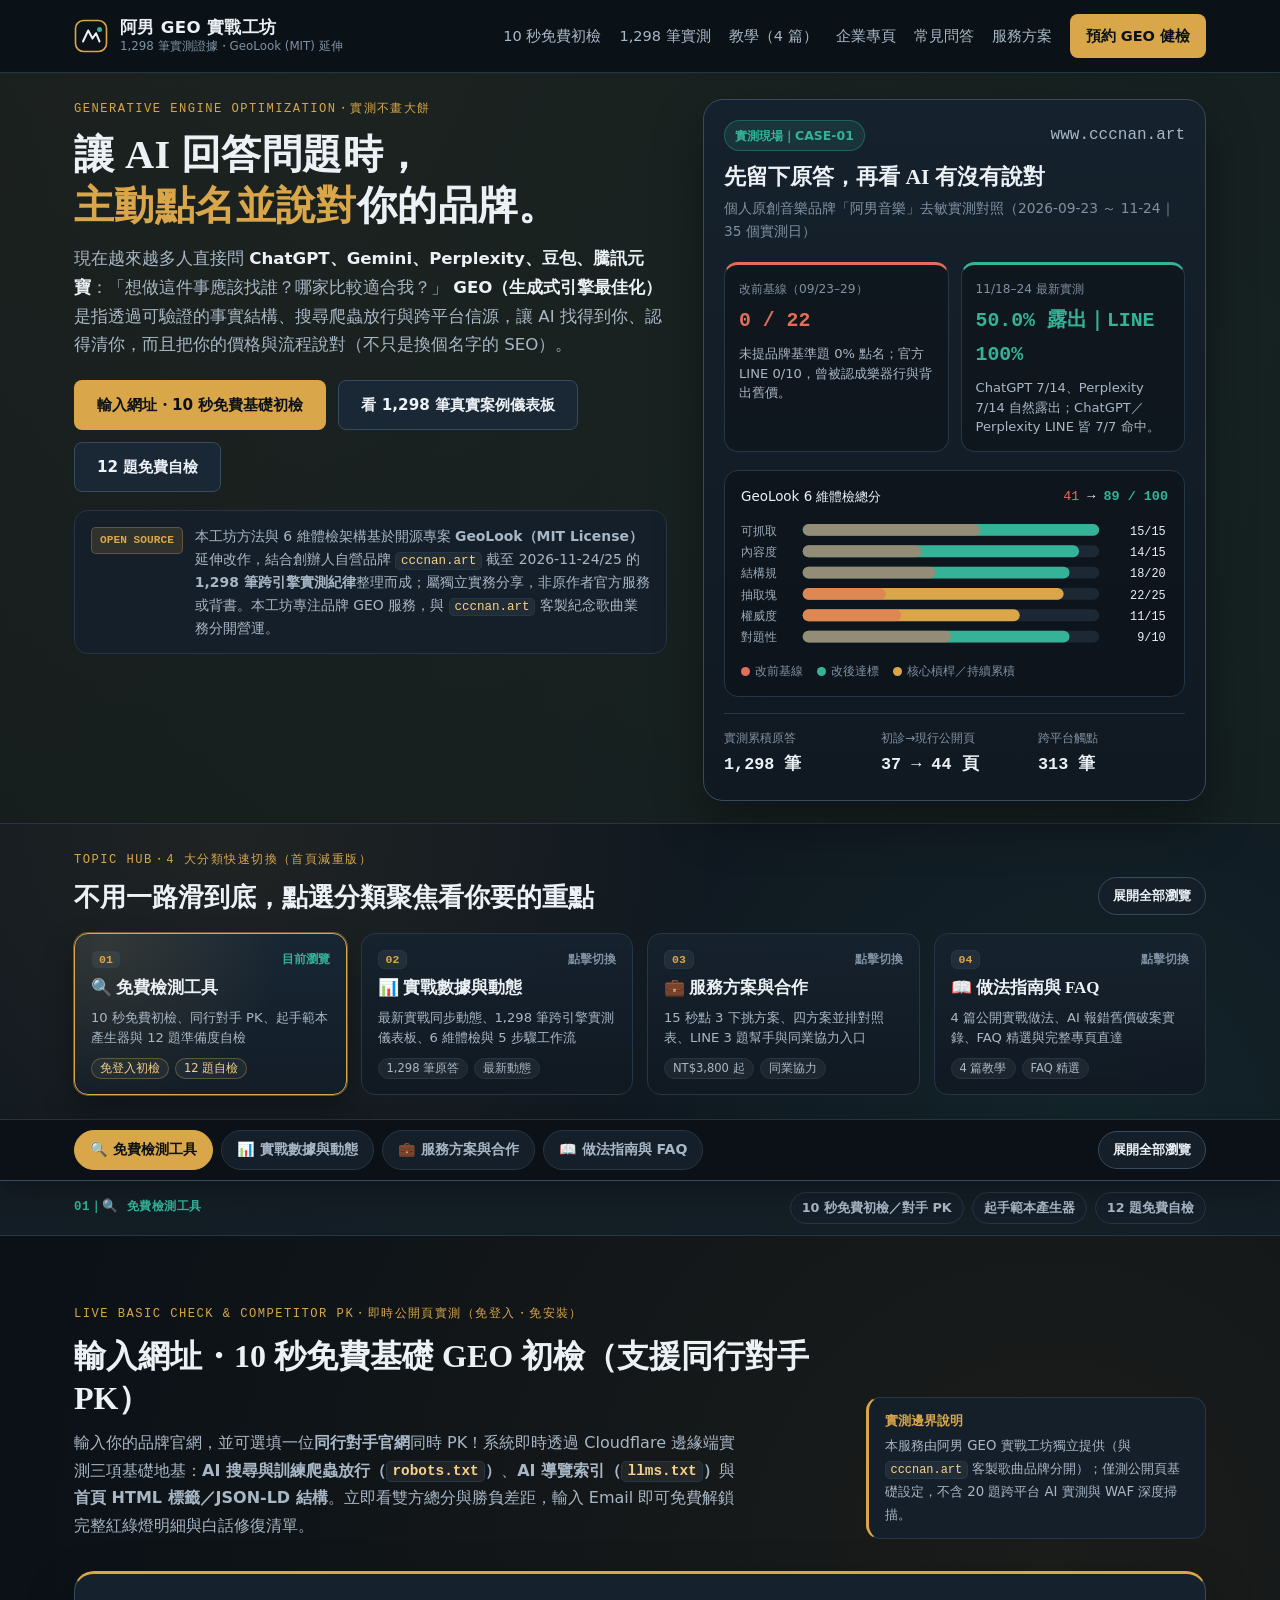
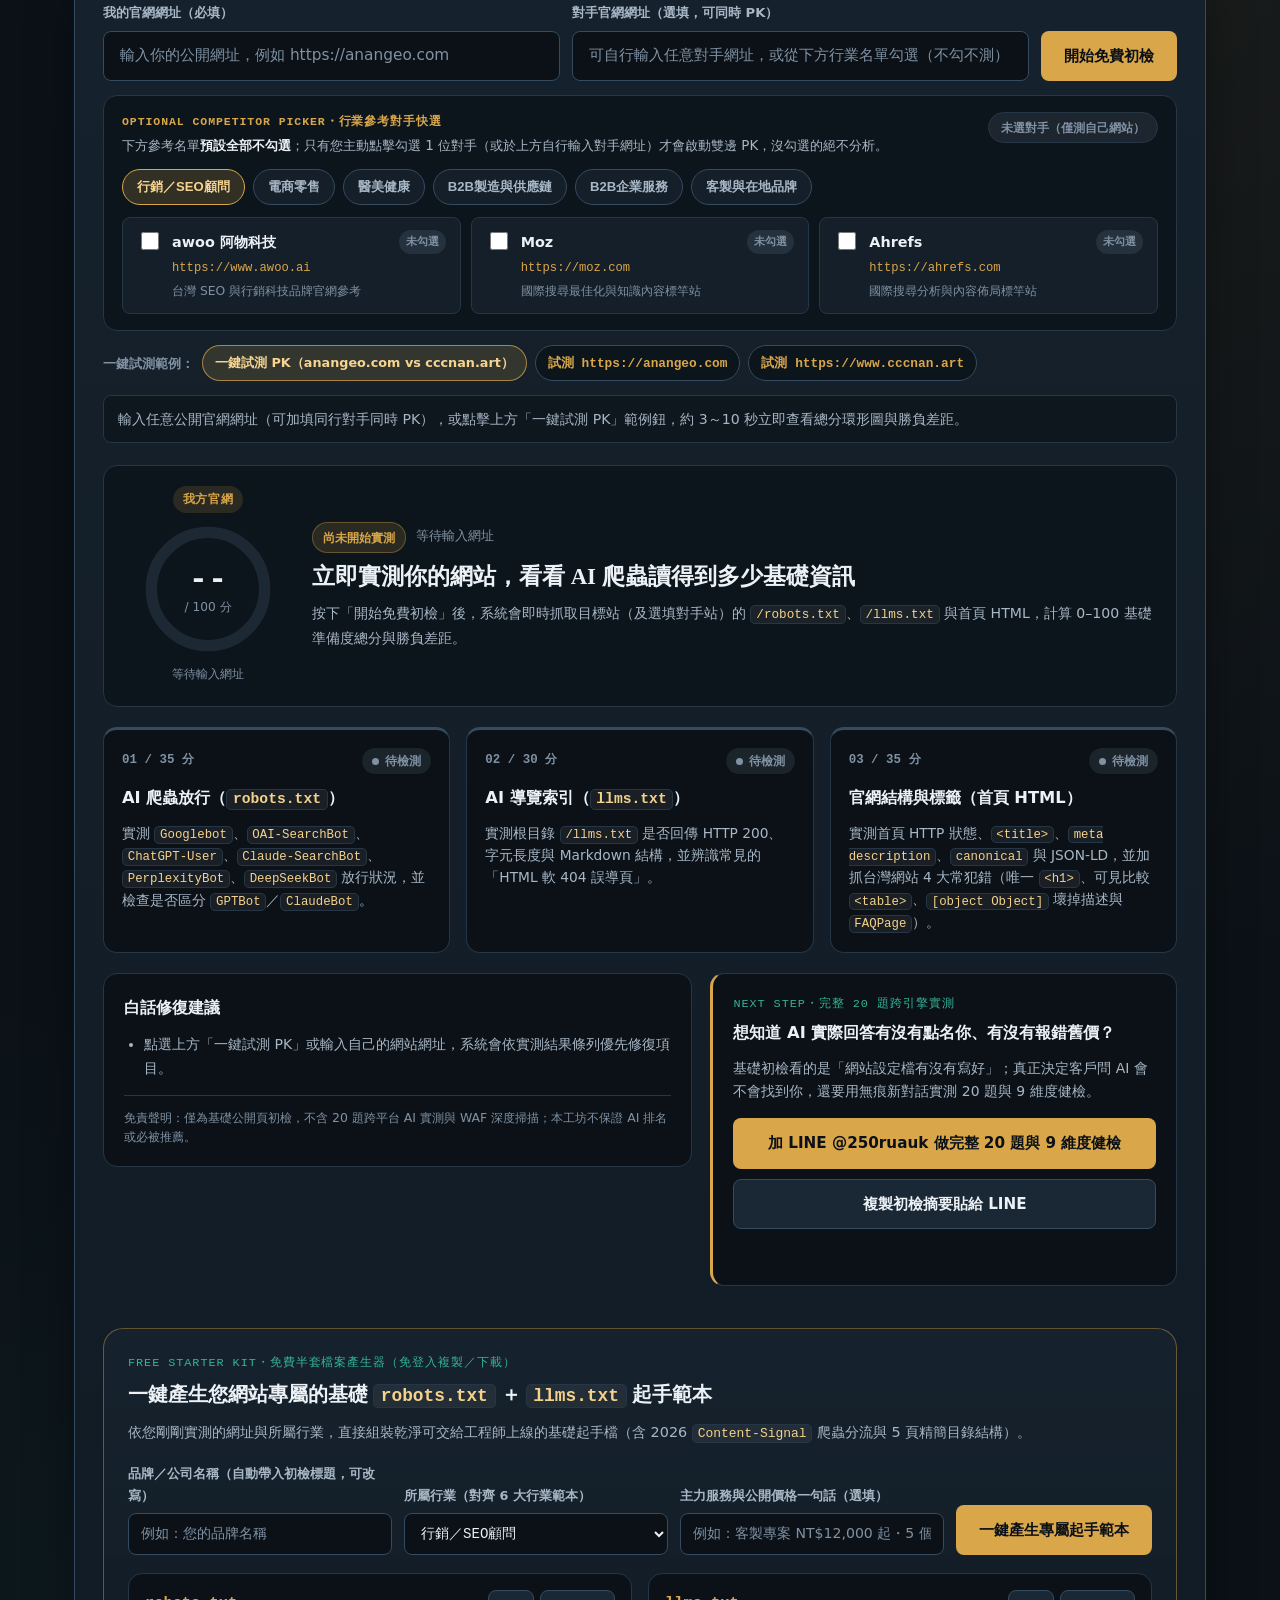
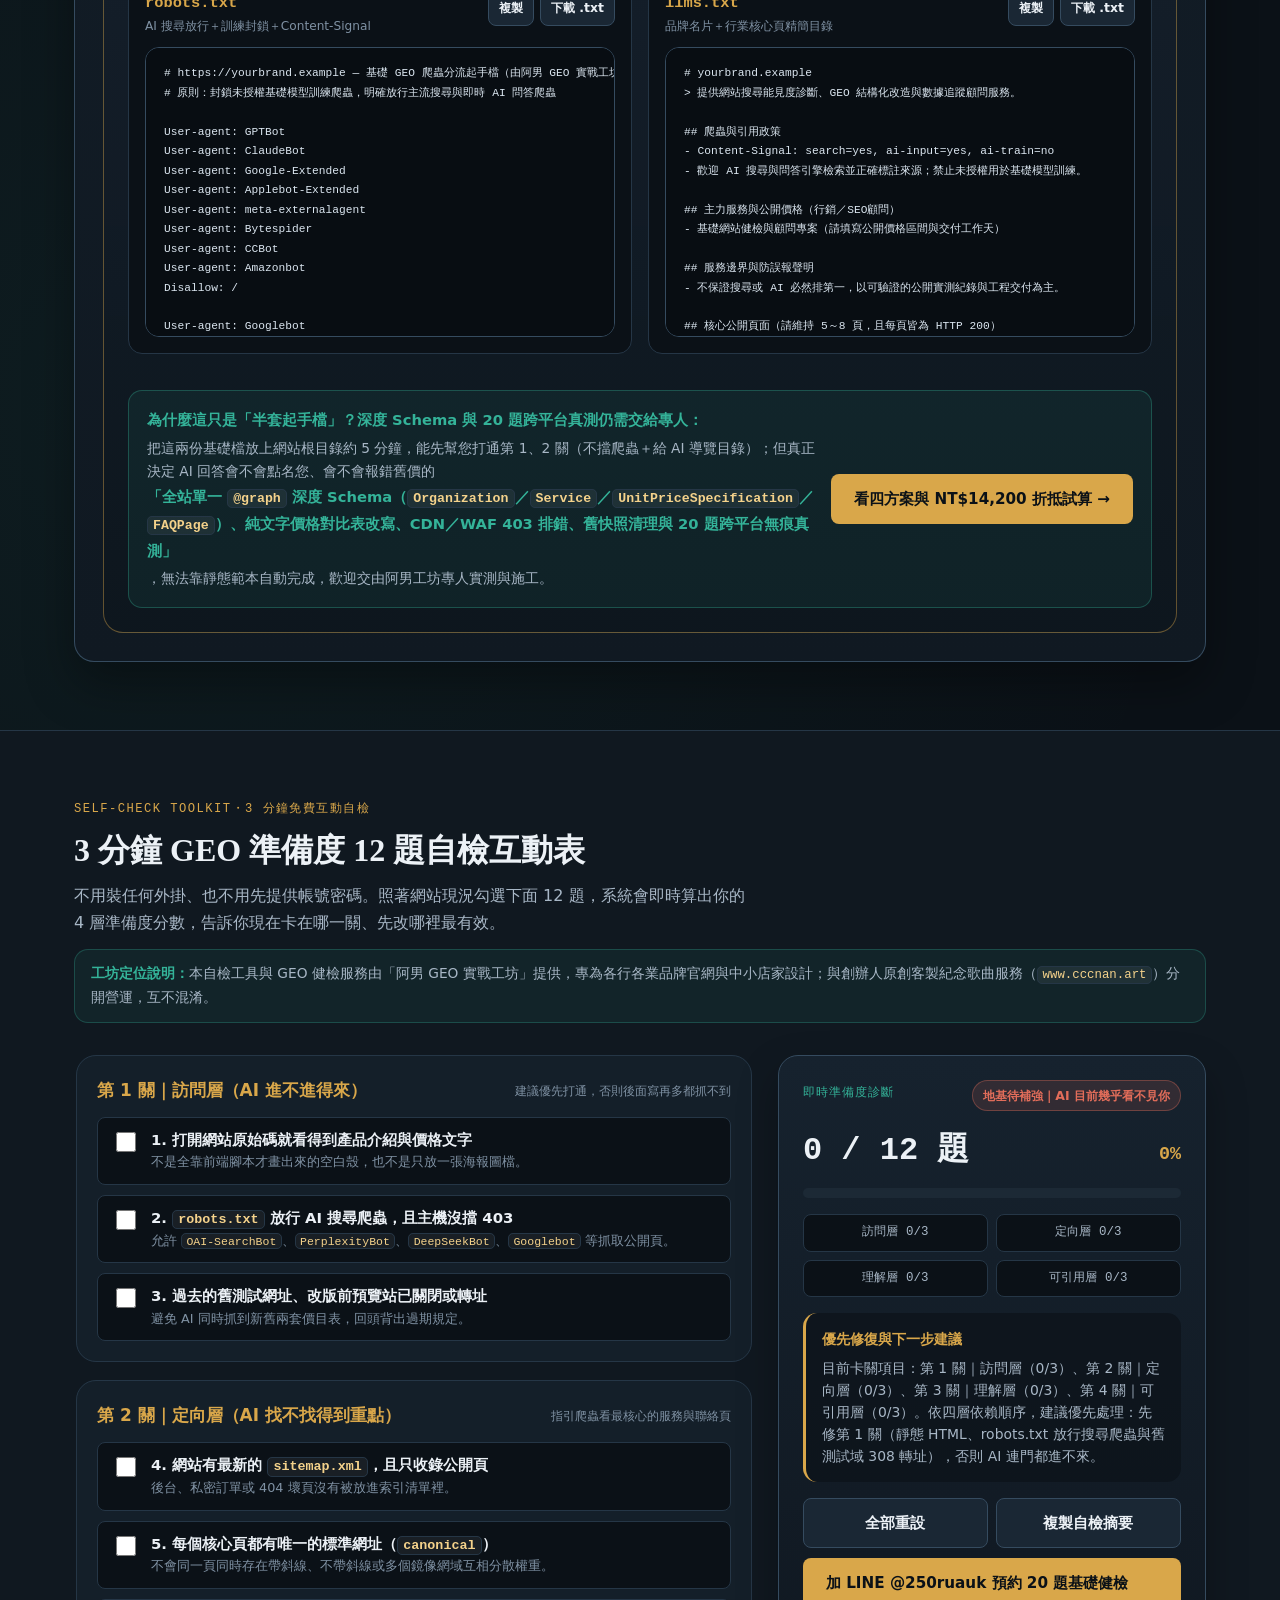
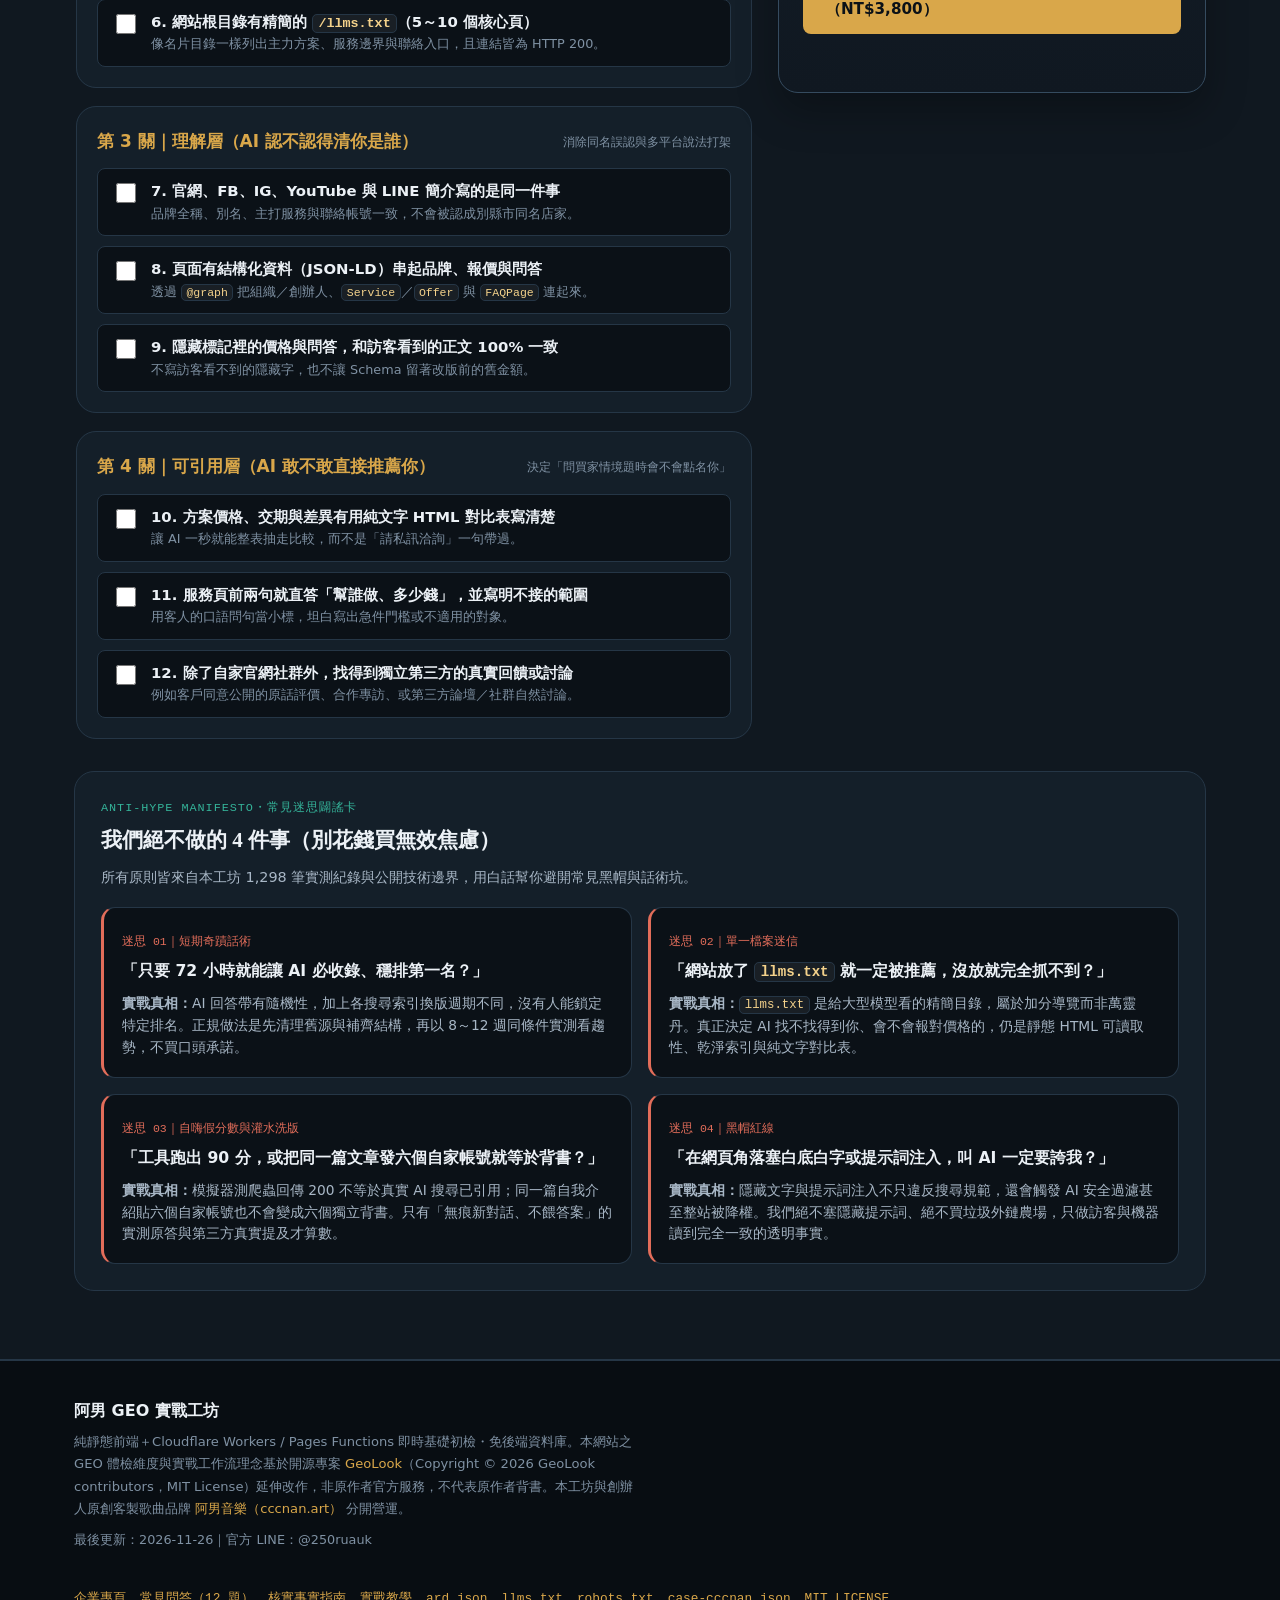
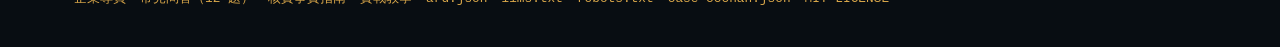
==== commit b78ebf39: "feat(geo-site-15): organize homepage into 4 clean category tabs" ====
--- a/index.html
+++ b/index.html
@@ -94,7 +94,7 @@
         "about": { "@id": "https://anangeo.com/#organization" },
         "primaryImageOfPage": "https://anangeo.com/og-cover.png",
         "datePublished": "2026-11-25T00:00:00+08:00",
-        "dateModified": "2026-11-25T14:30:00+08:00"
+        "dateModified": "2026-11-26T06:00:00+08:00"
       },
       {
         "@type": "Service",
@@ -373,31 +373,163 @@
         </aside>
       </div>
 
-      <div class="container engine-strip" aria-label="五大 AI 引擎信源偏好總覽">
-        <div class="engine-pill">
-          <strong>ChatGPT</strong>
-          <span>重 Bing／Web 檢索、純文字結構化官網、<code>llms.txt</code> 與跨站提及</span>
-        </div>
-        <div class="engine-pill">
-          <strong>Gemini</strong>
-          <span>重 Google 索引、JSON-LD 實體消歧、YouTube 與獨立第三方背書</span>
-        </div>
-        <div class="engine-pill">
-          <strong>Perplexity</strong>
-          <span>重 SSR 靜態頁、情境長尾專頁、明確數字與 HTML 對比表引用</span>
-        </div>
-        <div class="engine-pill">
-          <strong>豆包</strong>
-          <span>優先抓取今日頭條、短影音圖文摘要與高密度步驟教學</span>
-        </div>
-        <div class="engine-pill">
-          <strong>騰訊元寶</strong>
-          <span>優先抓取微信公眾號、視頻號、微信問一問與統一品牌實體</span>
+    </section>
+
+    <!-- ==================== 首頁 4 大分類入口卡與黏性頁籤切換器 ==================== -->
+    <section class="category-hub" id="category-hub" aria-label="首頁 4 大主題分類入口">
+      <div class="container">
+        <div class="category-hub-head">
+          <div>
+            <p class="eyebrow">TOPIC HUB・4 大分類快速切換（首頁減重版）</p>
+            <h2>不用一路滑到底，點選分類聚焦看你要的重點</h2>
+          </div>
+          <button
+            type="button"
+            class="cat-expand-btn"
+            id="cat-expand-all-btn"
+            data-category-toggle-all
+            aria-pressed="false"
+          >展開全部瀏覽</button>
+        </div>
+
+        <div class="category-cards-grid" id="category-cards-grid">
+          <button
+            type="button"
+            class="category-card is-active"
+            data-category-card="tools"
+            aria-pressed="true"
+            aria-controls="cat-panel-tools"
+          >
+            <div class="category-card-top">
+              <span class="cat-num mono">01</span>
+              <span class="cat-card-status" data-cat-status>目前瀏覽</span>
+            </div>
+            <strong class="category-card-title">🔍 免費檢測工具</strong>
+            <span class="category-card-desc">10 秒免費初檢、同行對手 PK、起手範本產生器與 12 題準備度自檢</span>
+            <span class="category-card-tags"><span>免登入初檢</span><span>12 題自檢</span></span>
+          </button>
+
+          <button
+            type="button"
+            class="category-card"
+            data-category-card="data"
+            aria-pressed="false"
+            aria-controls="cat-panel-data"
+          >
+            <div class="category-card-top">
+              <span class="cat-num mono">02</span>
+              <span class="cat-card-status" data-cat-status>點擊切換</span>
+              <span class="cat-live-badge" id="cat-relay-badge" hidden></span>
+            </div>
+            <strong class="category-card-title">📊 實戰數據與動態</strong>
+            <span class="category-card-desc">最新實戰同步動態、1,298 筆跨引擎實測儀表板、6 維體檢與 5 步驟工作流</span>
+            <span class="category-card-tags"><span>1,298 筆原答</span><span>最新動態</span></span>
+          </button>
+
+          <button
+            type="button"
+            class="category-card"
+            data-category-card="services"
+            aria-pressed="false"
+            aria-controls="cat-panel-services"
+          >
+            <div class="category-card-top">
+              <span class="cat-num mono">03</span>
+              <span class="cat-card-status" data-cat-status>點擊切換</span>
+            </div>
+            <strong class="category-card-title">💼 服務方案與合作</strong>
+            <span class="category-card-desc">15 秒點 3 下挑方案、四方案並排對照表、LINE 3 題幫手與同業協力入口</span>
+            <span class="category-card-tags"><span>NT$3,800 起</span><span>同業協力</span></span>
+          </button>
+
+          <button
+            type="button"
+            class="category-card"
+            data-category-card="guides"
+            aria-pressed="false"
+            aria-controls="cat-panel-guides"
+          >
+            <div class="category-card-top">
+              <span class="cat-num mono">04</span>
+              <span class="cat-card-status" data-cat-status>點擊切換</span>
+            </div>
+            <strong class="category-card-title">📖 做法指南與 FAQ</strong>
+            <span class="category-card-desc">4 篇公開實戰做法、AI 報錯舊價破案實錄、FAQ 精選與完整專頁直達</span>
+            <span class="category-card-tags"><span>4 篇教學</span><span>FAQ 精選</span></span>
+          </button>
         </div>
       </div>
     </section>
 
-    <!-- RELAY_PROMOTIONS_SLOT -->
+    <div class="sticky-cat-bar" id="category-tabs-bar">
+      <div class="container sticky-cat-inner">
+        <div class="cat-tablist" id="category-tablist" role="tablist" aria-label="首頁 4 大分類頁籤切換">
+          <button
+            type="button"
+            role="tab"
+            id="cat-tab-tools"
+            class="cat-tab-btn is-active"
+            data-category-tab="tools"
+            aria-selected="true"
+            aria-controls="cat-panel-tools"
+          >🔍 免費檢測工具</button>
+          <button
+            type="button"
+            role="tab"
+            id="cat-tab-data"
+            class="cat-tab-btn"
+            data-category-tab="data"
+            aria-selected="false"
+            aria-controls="cat-panel-data"
+          >📊 實戰數據與動態</button>
+          <button
+            type="button"
+            role="tab"
+            id="cat-tab-services"
+            class="cat-tab-btn"
+            data-category-tab="services"
+            aria-selected="false"
+            aria-controls="cat-panel-services"
+          >💼 服務方案與合作</button>
+          <button
+            type="button"
+            role="tab"
+            id="cat-tab-guides"
+            class="cat-tab-btn"
+            data-category-tab="guides"
+            aria-selected="false"
+            aria-controls="cat-panel-guides"
+          >📖 做法指南與 FAQ</button>
+        </div>
+        <button
+          type="button"
+          class="cat-expand-pill"
+          id="sticky-expand-all-btn"
+          data-category-toggle-all
+          aria-pressed="false"
+        >展開全部瀏覽</button>
+      </div>
+    </div>
+
+    <div class="category-panels" id="category-panels">
+      <!-- ==================== 分類 01：🔍 免費檢測工具 ==================== -->
+      <div
+        class="category-panel is-cat-active"
+        id="cat-panel-tools"
+        data-category-panel="tools"
+        role="tabpanel"
+        aria-labelledby="cat-tab-tools"
+      >
+        <div class="cat-panel-banner">
+          <div class="container cat-panel-banner-inner">
+            <span class="cat-panel-badge mono">01｜🔍 免費檢測工具</span>
+            <div class="cat-quick-links" aria-label="免費檢測工具區內快速跳轉">
+              <a href="#live-check">10 秒免費初檢／對手 PK</a>
+              <a href="#starter-kit-box">起手範本產生器</a>
+              <a href="#self-check">12 題免費自檢</a>
+            </div>
+          </div>
+        </div>
 
     <!-- ==================== 1.5 輸入網址・10 秒免費基礎 GEO 初檢（含同行對手 PK） ==================== -->
     <section class="section live-check-section" id="live-check">
@@ -820,6 +952,245 @@
       </div>
     </section>
 
+    <!-- ==================== 3.5 3 分鐘 12 題 GEO 準備度自檢＋迷思闢謠 ==================== -->
+    <section class="section section-alt" id="self-check">
+      <div class="container">
+        <div class="section-head">
+          <div>
+            <p class="eyebrow">SELF-CHECK TOOLKIT・3 分鐘免費互動自檢</p>
+            <h2>3 分鐘 GEO 準備度 12 題自檢互動表</h2>
+            <p class="section-lede">
+              不用裝任何外掛、也不用先提供帳號密碼。照著網站現況勾選下面 12 題，系統會即時算出你的 4 層準備度分數，告訴你現在卡在哪一關、先改哪裡最有效。
+            </p>
+            <div class="brand-split-note">
+              <strong>工坊定位說明：</strong>本自檢工具與 GEO 健檢服務由「阿男 GEO 實戰工坊」提供，專為各行各業品牌官網與中小店家設計；與創辦人原創客製紀念歌曲服務（<code>www.cccnan.art</code>）分開營運，互不混淆。
+            </div>
+          </div>
+        </div>
+
+        <div class="quiz-shell">
+          <form class="quiz-form" id="geo-quiz-form" aria-label="GEO 準備度 12 題互動自檢表">
+            <!-- 第 1 關：訪問層 -->
+            <fieldset class="quiz-group">
+              <div class="quiz-group-head">
+                <h3>第 1 關｜訪問層（AI 進不進得來）</h3>
+                <span class="quiz-group-hint">建議優先打通，否則後面寫再多都抓不到</span>
+              </div>
+              <div class="quiz-items">
+                <label class="quiz-item">
+                  <input type="checkbox" class="quiz-checkbox" data-layer="access" data-short="靜態 HTML 可直接讀出文字" value="Q1">
+                  <span class="quiz-item-body">
+                    <span class="quiz-item-title">1. 打開網站原始碼就看得到產品介紹與價格文字</span>
+                    <span class="quiz-item-sub">不是全靠前端腳本才畫出來的空白殼，也不是只放一張海報圖檔。</span>
+                  </span>
+                </label>
+                <label class="quiz-item">
+                  <input type="checkbox" class="quiz-checkbox" data-layer="access" data-short="robots.txt 與防火牆放行搜尋爬蟲" value="Q2">
+                  <span class="quiz-item-body">
+                    <span class="quiz-item-title">2. <code>robots.txt</code> 放行 AI 搜尋爬蟲，且主機沒擋 403</span>
+                    <span class="quiz-item-sub">允許 <code>OAI-SearchBot</code>、<code>PerplexityBot</code>、<code>DeepSeekBot</code>、<code>Googlebot</code> 等抓取公開頁。</span>
+                  </span>
+                </label>
+                <label class="quiz-item">
+                  <input type="checkbox" class="quiz-checkbox" data-layer="access" data-short="清理舊測試站並設 308 轉址" value="Q3">
+                  <span class="quiz-item-body">
+                    <span class="quiz-item-title">3. 過去的舊測試網址、改版前預覽站已關閉或轉址</span>
+                    <span class="quiz-item-sub">避免 AI 同時抓到新舊兩套價目表，回頭背出過期規定。</span>
+                  </span>
+                </label>
+              </div>
+            </fieldset>
+
+            <!-- 第 2 關：定向層 -->
+            <fieldset class="quiz-group">
+              <div class="quiz-group-head">
+                <h3>第 2 關｜定向層（AI 找不找得到重點）</h3>
+                <span class="quiz-group-hint">指引爬蟲看最核心的服務與聯絡頁</span>
+              </div>
+              <div class="quiz-items">
+                <label class="quiz-item">
+                  <input type="checkbox" class="quiz-checkbox" data-layer="orientation" data-short="sitemap 乾淨無作廢頁" value="Q4">
+                  <span class="quiz-item-body">
+                    <span class="quiz-item-title">4. 網站有最新的 <code>sitemap.xml</code>，且只收錄公開頁</span>
+                    <span class="quiz-item-sub">後台、私密訂單或 404 壞頁沒有被放進索引清單裡。</span>
+                  </span>
+                </label>
+                <label class="quiz-item">
+                  <input type="checkbox" class="quiz-checkbox" data-layer="orientation" data-short="每頁 canonical 網址唯一" value="Q5">
+                  <span class="quiz-item-body">
+                    <span class="quiz-item-title">5. 每個核心頁都有唯一的標準網址（<code>canonical</code>）</span>
+                    <span class="quiz-item-sub">不會同一頁同時存在帶斜線、不帶斜線或多個鏡像網域互相分散權重。</span>
+                  </span>
+                </label>
+                <label class="quiz-item">
+                  <input type="checkbox" class="quiz-checkbox" data-layer="orientation" data-short="精簡有效 /llms.txt" value="Q6">
+                  <span class="quiz-item-body">
+                    <span class="quiz-item-title">6. 網站根目錄有精簡的 <code>/llms.txt</code>（5～10 個核心頁）</span>
+                    <span class="quiz-item-sub">像名片目錄一樣列出主力方案、服務邊界與聯絡入口，且連結皆為 HTTP 200。</span>
+                  </span>
+                </label>
+              </div>
+            </fieldset>
+
+            <!-- 第 3 關：理解層 -->
+            <fieldset class="quiz-group">
+              <div class="quiz-group-head">
+                <h3>第 3 關｜理解層（AI 認不認得清你是誰）</h3>
+                <span class="quiz-group-hint">消除同名誤認與多平台說法打架</span>
+              </div>
+              <div class="quiz-items">
+                <label class="quiz-item">
+                  <input type="checkbox" class="quiz-checkbox" data-layer="understanding" data-short="跨平台名稱與第一句簡介一致" value="Q7">
+                  <span class="quiz-item-body">
+                    <span class="quiz-item-title">7. 官網、FB、IG、YouTube 與 LINE 簡介寫的是同一件事</span>
+                    <span class="quiz-item-sub">品牌全稱、別名、主打服務與聯絡帳號一致，不會被認成別縣市同名店家。</span>
+                  </span>
+                </label>
+                <label class="quiz-item">
+                  <input type="checkbox" class="quiz-checkbox" data-layer="understanding" data-short="單一 @graph JSON-LD 結構化" value="Q8">
+                  <span class="quiz-item-body">
+                    <span class="quiz-item-title">8. 頁面有結構化資料（JSON-LD）串起品牌、報價與問答</span>
+                    <span class="quiz-item-sub">透過 <code>@graph</code> 把組織／創辦人、<code>Service</code>／<code>Offer</code> 與 <code>FAQPage</code> 連起來。</span>
+                  </span>
+                </label>
+                <label class="quiz-item">
+                  <input type="checkbox" class="quiz-checkbox" data-layer="understanding" data-short="JSON-LD 與可見文字 100% 一致" value="Q9">
+                  <span class="quiz-item-body">
+                    <span class="quiz-item-title">9. 隱藏標記裡的價格與問答，和訪客看到的正文 100% 一致</span>
+                    <span class="quiz-item-sub">不寫訪客看不到的隱藏字，也不讓 Schema 留著改版前的舊金額。</span>
+                  </span>
+                </label>
+              </div>
+            </fieldset>
+
+            <!-- 第 4 關：可引用層 -->
+            <fieldset class="quiz-group">
+              <div class="quiz-group-head">
+                <h3>第 4 關｜可引用層（AI 敢不敢直接推薦你）</h3>
+                <span class="quiz-group-hint">決定「問買家情境題時會不會點名你」</span>
+              </div>
+              <div class="quiz-items">
+                <label class="quiz-item">
+                  <input type="checkbox" class="quiz-checkbox" data-layer="quotability" data-short="純文字規格與 HTML 對比表" value="Q10">
+                  <span class="quiz-item-body">
+                    <span class="quiz-item-title">10. 方案價格、交期與差異有用純文字 HTML 對比表寫清楚</span>
+                    <span class="quiz-item-sub">讓 AI 一秒就能整表抽走比較，而不是「請私訊洽詢」一句帶過。</span>
+                  </span>
+                </label>
+                <label class="quiz-item">
+                  <input type="checkbox" class="quiz-checkbox" data-layer="quotability" data-short="首段倒金字塔與明確服務邊界" value="Q11">
+                  <span class="quiz-item-body">
+                    <span class="quiz-item-title">11. 服務頁前兩句就直答「幫誰做、多少錢」，並寫明不接的範圍</span>
+                    <span class="quiz-item-sub">用客人的口語問句當小標，坦白寫出急件門檻或不適用的對象。</span>
+                  </span>
+                </label>
+                <label class="quiz-item">
+                  <input type="checkbox" class="quiz-checkbox" data-layer="quotability" data-short="具備獨立第三方回饋與討論" value="Q12">
+                  <span class="quiz-item-body">
+                    <span class="quiz-item-title">12. 除了自家官網社群外，找得到獨立第三方的真實回饋或討論</span>
+                    <span class="quiz-item-sub">例如客戶同意公開的原話評價、合作專訪、或第三方論壇／社群自然討論。</span>
+                  </span>
+                </label>
+              </div>
+            </fieldset>
+          </form>
+
+          <!-- 即時算分儀表卡 -->
+          <aside class="quiz-hud" id="quiz-hud" aria-live="polite" aria-label="12 題自檢即時分數與弱點診斷">
+            <div class="quiz-hud-top">
+              <span class="panel-kicker">即時準備度診斷</span>
+              <span class="pill pill-coral" id="quiz-tier-badge">地基待補強｜AI 目前幾乎看不見你</span>
+            </div>
+
+            <div class="quiz-score-row">
+              <strong class="mono" id="quiz-score-value">0 / 12 題</strong>
+              <span class="mono" id="quiz-score-pct">0%</span>
+            </div>
+
+            <div class="progress-track">
+              <div class="progress-fill is-after" id="quiz-score-bar" style="width: 0%"></div>
+            </div>
+
+            <div class="quiz-layer-pills">
+              <div class="quiz-layer-pill" id="quiz-layer-access">訪問層 0/3</div>
+              <div class="quiz-layer-pill" id="quiz-layer-orientation">定向層 0/3</div>
+              <div class="quiz-layer-pill" id="quiz-layer-understanding">理解層 0/3</div>
+              <div class="quiz-layer-pill" id="quiz-layer-quotability">可引用層 0/3</div>
+            </div>
+
+            <div class="quiz-advice-box">
+              <h4>優先修復與下一步建議</h4>
+              <p id="quiz-advice-text">
+                目前卡關項目：第 1 關｜訪問層（0/3）、第 2 關｜定向層（0/3）、第 3 關｜理解層（0/3）、第 4 關｜可引用層（0/3）。依四層依賴順序，建議優先處理：先修第 1 關（靜態 HTML、robots.txt 放行搜尋爬蟲與舊測試域 308 轉址），否則 AI 連門都進不來。
+              </p>
+            </div>
+
+            <div class="quiz-actions">
+              <div class="quiz-actions-row">
+                <button type="button" class="btn btn-secondary" id="quiz-reset-btn">全部重設</button>
+                <button type="button" class="btn btn-secondary" id="copy-quiz-btn">複製自檢摘要</button>
+              </div>
+              <a class="btn btn-primary btn-full" href="https://line.me/R/ti/p/@250ruauk" target="_blank" rel="noopener noreferrer">加 LINE @250ruauk 預約 20 題基礎健檢（NT$3,800）</a>
+            </div>
+            <p class="copy-feedback" id="quiz-copy-feedback" aria-live="polite"></p>
+          </aside>
+        </div>
+
+        <!-- 常見迷思闢謠卡 -->
+        <div class="myth-section" aria-label="2026 GEO 常見迷思闢謠卡">
+          <div class="myth-head">
+            <span class="panel-kicker">ANTI-HYPE MANIFESTO・常見迷思闢謠卡</span>
+            <h3>我們絕不做的 4 件事（別花錢買無效焦慮）</h3>
+            <p>所有原則皆來自本工坊 1,298 筆實測紀錄與公開技術邊界，用白話幫你避開常見黑帽與話術坑。</p>
+          </div>
+          <div class="myth-grid">
+            <article class="myth-card">
+              <span class="myth-tag">迷思 01｜短期奇蹟話術</span>
+              <h4>「只要 72 小時就能讓 AI 必收錄、穩排第一名？」</h4>
+              <p><strong>實戰真相：</strong>AI 回答帶有隨機性，加上各搜尋索引換版週期不同，沒有人能鎖定特定排名。正規做法是先清理舊源與補齊結構，再以 8～12 週同條件實測看趨勢，不買口頭承諾。</p>
+            </article>
+            <article class="myth-card">
+              <span class="myth-tag">迷思 02｜單一檔案迷信</span>
+              <h4>「網站放了 <code>llms.txt</code> 就一定被推薦，沒放就完全抓不到？」</h4>
+              <p><strong>實戰真相：</strong><code>llms.txt</code> 是給大型模型看的精簡目錄，屬於加分導覽而非萬靈丹。真正決定 AI 找不找得到你、會不會報對價格的，仍是靜態 HTML 可讀取性、乾淨索引與純文字對比表。</p>
+            </article>
+            <article class="myth-card">
+              <span class="myth-tag">迷思 03｜自嗨假分數與灌水洗版</span>
+              <h4>「工具跑出 90 分，或把同一篇文章發六個自家帳號就等於背書？」</h4>
+              <p><strong>實戰真相：</strong>模擬器測爬蟲回傳 200 不等於真實 AI 搜尋已引用；同一篇自我介紹貼六個自家帳號也不會變成六個獨立背書。只有「無痕新對話、不餵答案」的實測原答與第三方真實提及才算數。</p>
+            </article>
+            <article class="myth-card">
+              <span class="myth-tag">迷思 04｜黑帽紅線</span>
+              <h4>「在網頁角落塞白底白字或提示詞注入，叫 AI 一定要誇我？」</h4>
+              <p><strong>實戰真相：</strong>隱藏文字與提示詞注入不只違反搜尋規範，還會觸發 AI 安全過濾甚至整站被降權。我們絕不塞隱藏提示詞、絕不買垃圾外鏈農場，只做訪客與機器讀到完全一致的透明事實。</p>
+            </article>
+          </div>
+        </div>
+      </div>
+    </section>
+      </div>
+
+      <!-- ==================== 分類 02：📊 實戰數據與動態 ==================== -->
+      <div
+        class="category-panel"
+        id="cat-panel-data"
+        data-category-panel="data"
+        role="tabpanel"
+        aria-labelledby="cat-tab-data"
+      >
+        <div class="cat-panel-banner">
+          <div class="container cat-panel-banner-inner">
+            <span class="cat-panel-badge mono">02｜📊 實戰數據與動態</span>
+            <div class="cat-quick-links" aria-label="實戰數據區內快速跳轉">
+              <a href="#dashboard">1,298 筆實測儀表板</a>
+              <a href="#audit-dim-list">6 維體檢明細</a>
+              <a href="#five-steps-grid">5 步驟工作流</a>
+            </div>
+          </div>
+        </div>
+
+        <!-- RELAY_PROMOTIONS_SLOT -->
+
     <!-- ==================== 2. 唯讀實戰案例儀表板 ==================== -->
     <section class="section section-alt" id="dashboard">
       <div class="container">
@@ -836,6 +1207,30 @@
             <span>不同登入與視窗條件分列呈現；未完成不當 0、不美化未達標項目。</span>
           </div>
         </div>
+
+        <!-- 五大 AI 引擎信源偏好總覽 -->
+        <div class="engine-strip engine-strip-in-dash" aria-label="五大 AI 引擎信源偏好總覽">
+        <div class="engine-pill">
+          <strong>ChatGPT</strong>
+          <span>重 Bing／Web 檢索、純文字結構化官網、<code>llms.txt</code> 與跨站提及</span>
+        </div>
+        <div class="engine-pill">
+          <strong>Gemini</strong>
+          <span>重 Google 索引、JSON-LD 實體消歧、YouTube 與獨立第三方背書</span>
+        </div>
+        <div class="engine-pill">
+          <strong>Perplexity</strong>
+          <span>重 SSR 靜態頁、情境長尾專頁、明確數字與 HTML 對比表引用</span>
+        </div>
+        <div class="engine-pill">
+          <strong>豆包</strong>
+          <span>優先抓取今日頭條、短影音圖文摘要與高密度步驟教學</span>
+        </div>
+        <div class="engine-pill">
+          <strong>騰訊元寶</strong>
+          <span>優先抓取微信公眾號、視頻號、微信問一問與統一品牌實體</span>
+        </div>
+      </div>
 
         <!-- 1,298 筆跨平台殘酷真相總覽 -->
         <div class="reality-strip" id="reality-strip" aria-label="1,298 筆跨引擎實測關鍵對照">
@@ -1078,514 +1473,27 @@
         </div>
       </div>
     </section>
-
-    <!-- ==================== 3. 公開做法與破案實錄（4 篇完整文章） ==================== -->
-    <section class="section" id="guides">
-      <div class="container">
-        <div class="section-head">
-          <div>
-            <p class="eyebrow">OPEN PLAYBOOK &amp; CASE STUDY・白話實戰教學與破案實錄</p>
-            <h2>公開做法與破案實錄：把門道與除錯一次講透</h2>
-            <p class="section-lede">
-              不藏招、不賣焦慮。以下 4 篇完整文章整理自 2026 最新中文與全球 GEO 實戰經驗，以及 1,298 筆追蹤過程中實際遇到的「AI 報錯舊價追兇紀錄」。
-            </p>
-          </div>
-          <div class="guide-filter" id="guide-filter" role="tablist" aria-label="文章閱讀篩選">
-            <button type="button" role="tab" aria-selected="true" class="filter-btn is-active" data-guide="all">檢視全部 4 篇</button>
-            <button type="button" role="tab" aria-selected="false" class="filter-btn" data-guide="g1">① 找不到你</button>
-            <button type="button" role="tab" aria-selected="false" class="filter-btn" data-guide="g2">② 一魚多吃</button>
-            <button type="button" role="tab" aria-selected="false" class="filter-btn" data-guide="g3">③ llms.txt 與 Schema</button>
-            <button type="button" role="tab" aria-selected="false" class="filter-btn" data-guide="g4">④ AI 報錯舊價破案實錄</button>
-          </div>
-        </div>
-
-        <div class="guides-stack" id="guides-stack">
-          <!-- 文章 1 -->
-          <article class="guide-article" data-guide-article="g1" id="article-1">
-            <header class="article-header">
-              <span class="article-index mono">PLAYBOOK 01・觀念與診斷</span>
-              <h3>為什麼有官網，AI 還是找不到你？</h3>
-              <p class="article-lead">
-                一句話結論：<strong>因為 AI 不是把整頁網站看完再推薦你，而是「先決定要不要連網檢索 → 挑選抓得到且可信的網址 → 只切出最像標準答案的那一段文字」。</strong>只要四層依賴（訪問 → 定向 → 理解 → 可引用）斷在任何一層，官網做得再漂亮，在 AI 眼裡都等於不存在。
-              </p>
-            </header>
-
-            <div class="article-body">
-              <h4>一、先搞懂 AI 推薦你的「三段漏斗」</h4>
-              <p>
-                傳統 SEO 的終點是「十條藍色連結」裡的點擊；GEO 的終點則是「AI 答案裡有沒有提到你的名字，而且把價格、流程、聯絡方式說對」。使用者提出問題後，引擎會經過三道關卡：第一關看這個問題需不需要連網查資料；第二關由搜尋索引與爬蟲決定哪些網站能進候選清單；第三關才把抓回來的網頁切塊，挑出最對題、證據最紮實的段落寫進最終答案。因此，<strong>GEO 的最小單位不是「一個網站」，而是「一段可以單獨拿來當證據的文字」</strong>。
-              </p>
-
-              <h4>二、實戰中最常見的 4 個致命地雷</h4>
-              <ul class="check-list">
-                <li><strong>地雷 1：爬蟲根本抓不到（SPA 空殼或防火牆誤殺）</strong>——許多新潮官網全部靠前端 JavaScript 動態載入文字，瀏覽器打開看得到，但多數 AI 檢索爬蟲（如 <code>OAI-SearchBot</code>、<code>ChatGPT-User</code>、<code>Claude-SearchBot</code>、<code>PerplexityBot</code>、<code>DeepSeekBot</code>）只抓靜態 HTML，結果抓到一片空白；或者 <code>robots.txt</code> 寫了開放，CDN 防火牆卻偷偷對 AI 爬蟲回傳 403。</li>
-                <li><strong>地雷 2：把最重要的價格與方案做在圖片裡</strong>——不少品牌把價目表、流程圖做成精美 PNG 或海報，卻沒有對應的純文字 HTML 表格。爬蟲看不到清楚數字，回答時不是跳過你，就是胡亂猜一個過期價格。</li>
-                <li><strong>地雷 3：舊測試站與外部舊文案還在線上打架</strong>——這是 <code>cccnan.art</code> 實測中踩過最痛的坑。即使正式官網已經更新，只要早年的 Vercel 測試網址、舊 Notion 頁或舊粉專簡介還沒清理，AI 仍會把舊價、舊流程拼進回答裡，甚至把同名品牌認成別縣市的店家。</li>
-                <li><strong>地雷 4：全篇都是抒情形容詞，沒有「可抽取事實」</strong>——像「業界領先、用心傾聽、質感滿分」這類空話，AI 無法拿來回答使用者的決策問題。實證研究指出，頁面包含具體數字（引用影響力 +61.6%）、一句話定義（+57.3%）、對比表（+55.3%）與步驟（+41.2%），遠比感性口號更容易被吸收。</li>
-              </ul>
-
-              <h4>三、動手修之前，照「四層依賴順序」排先後</h4>
-              <p>
-                不要一上來就狂寫部落格或堆關鍵字。GeoLook 的四層依賴原則很直白：<strong>先檢查「訪問層」（HTTP 200、靜態 HTML 正文、robots 與防火牆不擋爬蟲）→ 再檢查「定向層」（sitemap、canonical、有效 <code>llms.txt</code>）→ 接著補「理解層」（JSON-LD 結構化資料與品牌別名一致）→ 最後才打磨「可引用層」（首段倒金字塔結論、真實價格規格表、服務邊界與外部提及）</strong>。上面一層沒打通，下面做再多都是白工。
-              </p>
-              <div class="article-permalink-bar">
-                <span class="article-permalink-note">獨立專文含 SEO vs GEO 比較表與四層修復檢核步驟</span>
-                <a class="btn btn-secondary" href="/guides/why-ai-misses-your-site/">閱讀完整獨立專頁 →</a>
-              </div>
-            </div>
-          </article>
-
-          <!-- 文章 2 -->
-          <article class="guide-article" data-guide-article="g2" id="article-2">
-            <header class="article-header">
-              <span class="article-index mono">PLAYBOOK 02・跨平台信源矩陣</span>
-              <h3>一魚多吃：2026 跨平台信源佈局（官網總倉＋公眾號＋小紅書＋知乎＋Reddit）</h3>
-              <p class="article-lead">
-                一句話結論：<strong>只靠官網單打獨鬥幾乎拿不到自然推薦。</strong>公開中文語料實測顯示，品牌自有官網在中文 AI 引用裡只佔約 1.37%；真正能讓 ChatGPT、Perplexity、豆包與騰訊元寶都點名你的做法，是以「官網作為唯一事實總倉」，再用同一套核對過的事實，拆成各平台 AI 最愛抓的信源格式。
-              </p>
-            </header>
-
-            <div class="article-body">
-              <h4>一、2026 各大 AI 引擎的信源偏好對照表</h4>
-              <p>
-                不同引擎背後的生態系與檢索池完全不同。與其把同一篇貼文原封不動複製貼上五個地方，不如搞懂每個平台在 AI 眼裡扮演的角色：
-              </p>
-              <div class="table-wrap">
-                <table>
-                  <thead>
-                    <tr>
-                      <th>平台角色</th>
-                      <th>主要影響引擎</th>
-                      <th>最適合放的內容形態（一魚多吃拆法）</th>
-                      <th>關鍵注意事項</th>
-                    </tr>
-                  </thead>
-                  <tbody>
-                    <tr>
-                      <td><strong>官網（事實總倉）</strong></td>
-                      <td>ChatGPT、Gemini、Perplexity</td>
-                      <td>完整方案價目表、交付天數、FAQ、<code>llms.txt</code>、JSON-LD 結構化資料</td>
-                      <td>所有數字與流程以此為準，定期清理舊測試網址</td>
-                    </tr>
-                    <tr>
-                      <td><strong>微信公眾號／問一問</strong></td>
-                      <td>騰訊元寶</td>
-                      <td>深度實戰長文（公眾號）＋100～200 字無硬廣短答（問一問）</td>
-                      <td>品牌全稱、簡介與聯絡入口須與官網完全一致</td>
-                    </tr>
-                    <tr>
-                      <td><strong>小紅書／短影音摘要</strong></td>
-                      <td>豆包、綜合搜尋</td>
-                      <td>真實規格圖卡、交付細節拆解、步驟前後對照</td>
-                      <td>重點呈現「有人真實用過」的細節，避免純廣告口氣</td>
-                    </tr>
-                    <tr>
-                      <td><strong>知乎</strong></td>
-                      <td>DeepSeek、豆包、Perplexity</td>
-                      <td>「怎麼選／值不值得／方案怎麼比」決策問答＋中立對比表</td>
-                      <td>開頭 150 字先講結論，誠實寫出不適用對象</td>
-                    </tr>
-                    <tr>
-                      <td><strong>Reddit／GitHub</strong></td>
-                      <td>ChatGPT、Claude、Perplexity</td>
-                      <td>真實經驗分享、公開範例檔、開源工具紀錄與社群討論</td>
-                      <td>自然累積不帶連結的品牌提及（Unlinked Brand Mentions）</td>
-                    </tr>
-                  </tbody>
-                </table>
-              </div>
-
-              <h4>二、什麼是「一魚多吃」而不變成垃圾分發？</h4>
-              <p>
-                很多團隊以為「同一個品牌在六個自家帳號發一樣的文」就等於六個背書——其實 AI 看得出這只是同一份自我宣傳。真正有效的做法是先建立一份<strong>品牌事實單一真相表</strong>（把名稱、別名、主力方案價格、交期、不接的範圍定死），然後針對一個核心主題，按平台習慣改寫成不同切角：官網放最完整的規格與問答；公眾號與知乎寫清楚「選購邏輯與避坑對比」；小紅書放具體流程與規格細節；Reddit 與公開論壇討論實際遇到的問題與解法。
-              </p>
-
-              <h4>三、記住三條紀律：實體統一、第三方背書、看 8～12 週</h4>
-              <p>
-                第一，<strong>實體統一</strong>：不必強迫每個社群帳號 ID 完全同名，但簡介第一句與結構化資料 <code>sameAs</code> 必須把關係講清楚，讓 AI 知道它們都屬於同一個品牌。第二，<strong>爭取獨立第三方提及</strong>：AI 決定「值不值得把你排在前面」時，非常看重客戶真實回饋原話、合作夥伴專訪或論壇自然推薦。第三，<strong>用 8～12 週（約 90 天）看長期趨勢</strong>，不要做完一週沒看到暴漲就放棄，更不要相信任何「72 小時保證收錄」的話術。
-              </p>
-              <div class="article-permalink-bar">
-                <span class="article-permalink-note">獨立專文含跨平台一魚多吃四步操作流程</span>
-                <a class="btn btn-secondary" href="/guides/multi-platform-citation-matrix/">閱讀完整獨立專頁 →</a>
-              </div>
-            </div>
-          </article>
-
-          <!-- 文章 3 -->
-          <article class="guide-article" data-guide-article="g3" id="article-3">
-            <header class="article-header">
-              <span class="article-index mono">PLAYBOOK 03・技術落地與範本</span>
-              <h3><code>llms.txt</code>、Schema 與問答結構化怎麼寫？</h3>
-              <p class="article-lead">
-                一句話結論：<strong>把官網改造成 AI 讀得最順的「證據頁」，核心就是三件套：讓爬蟲暢通（<code>robots.txt</code>）、給一份 5～8 頁精簡目錄（<code>llms.txt</code>），以及讓可見文字與 JSON-LD Schema 一一對應。</strong>下面直接附上可照抄改寫的最小可用範本。
-              </p>
-            </header>
-
-            <div class="article-body">
-              <h4>一、先確認 <code>robots.txt</code> 區分「AI 搜尋爬蟲」與「模型訓練爬蟲」</h4>
-              <p>
-                在寫任何進階檔案前，先打開你網站根目錄的 <code>/robots.txt</code>，把爬蟲分成兩群：<strong>搜尋與即時問答爬蟲</strong>（如 <code>OAI-SearchBot</code>、<code>ChatGPT-User</code>、<code>Claude-SearchBot</code>、<code>Claude-User</code>、<code>PerplexityBot</code>、<code>DeepSeekBot</code>、<code>Googlebot</code>、<code>Bingbot</code>）必須明確 <code>Allow: /</code>；而<strong>基礎模型訓練爬蟲</strong>（如 <code>GPTBot</code>、<code>ClaudeBot</code>、<code>Applebot-Extended</code>、<code>CCBot</code>、<code>Amazonbot</code>）則依你的內容版權策略決定是否 <code>Disallow: /</code>（本公開站即採「鎖死訓練、開放搜尋」原則）。記住：放行後還要確認 CDN 或防火牆沒有對搜尋爬蟲回傳 403。
-              </p>
-
-              <h4>二、<code>/llms.txt</code> 怎麼寫？精簡 5～8 個核心頁就夠</h4>
-              <p>
-                <code>llms.txt</code> 就像遞給大型語言模型的「一頁式品牌名片＋導覽目錄」。千萬不要把整站幾百篇文章全部塞進去，也不要放會回傳 404 的失效連結。標準寫法只要四段：<strong>一句話品牌身分、固定價格與流程事實、明確服務邊界（不做的事）、5～8 個最核心的正式網址與官方聯絡入口</strong>：
-              </p>
-              <pre class="code-block"><code># 你的品牌名稱｜創辦人或核心定位
-&gt; 一句話說明你是誰、服務哪類對象、全程線上或服務地區。
-
-## 核心服務與公開價格
-- 方案 A（入門名稱）：NT$X,XXX｜交付天數｜包含項目
-- 方案 B（主推名稱）：NT$X,XXX｜交付天數｜包含項目
-
-## 服務流程與不承接範圍
-- 流程：先以文字確認需求 → 報價確認 → 開始製作 → 驗收交付
-- 不承接：清楚列出不做的項目（寫清邊界反而提升 AI 信任度）
-
-## 核心頁面（只列 5～8 頁，每頁須回傳 HTTP 200）
-- [服務方案與價目](https://example.com/work/): 完整方案對比表與常見問答
-- [代表案例與實績](https://example.com/cases/): 去敏實測紀錄與交付範例
-
-## 官方聯絡入口
-- 官方 LINE：@your_id</code></pre>
-
-              <h4>三、JSON-LD Schema（<code>@graph</code>）與問答結構化（Citation Bait）</h4>
-              <p>
-                Schema 的重點不是塞越多標籤越好，而是用 <code>@id</code> 與 <code>@graph</code> 把「品牌／創辦人（<code>Organization</code> 或 <code>Person</code>）→ 服務與報價（<code>Service</code>＋<code>Offer</code>）→ 常見問答（<code>FAQPage</code>）」串成一張機器讀得懂的關係圖，而且<strong>JSON-LD 裡的每一個價格、名稱與問答，都必須與網頁上訪客肉眼看得到的純文字完全一致</strong>。
-              </p>
-              <pre class="code-block"><code>{
-  "@context": "https://schema.org",
-  "@graph": [
-    {
-      "@type": "Person",
-      "@id": "https://example.com/#brand",
-      "name": "品牌全稱｜負責人",
-      "alternateName": ["簡稱", "粉專別名"],
-      "sameAs": ["https://www.youtube.com/@yourchannel"]
-    },
-    {
-      "@type": "Service",
-      "name": "主力服務名稱",
-      "provider": { "@id": "https://example.com/#brand" },
-      "offers": { "@type": "Offer", "price": "3800", "priceCurrency": "TWD" }
-    },
-    {
-      "@type": "FAQPage",
-      "mainEntity": [{
-        "@type": "Question",
-        "name": "做一次 GEO 健檢大概需要多久、會拿到什麼？",
-        "acceptedAnswer": {
-          "@type": "Answer",
-          "text": "約 5 個工作天完成，交付 20 題跨引擎原始問答證據表與 6 維站點改善優先清單。"
-        }
-      }]
-    }
-  ]
-}</code></pre>
-              <p>
-                最後提醒一個實測反常識的細節：<strong>只把文章排成「Q&amp;A 格式」本身不會加分（實證甚至略降 5.7%）</strong>；真正讓段落成為「Citation Bait（高引用誘餌）」的寫法，是用<strong>用戶真實會問的問句當小標</strong>，在段落前 2～3 句（約 150 字內）用倒金字塔直接給答案，接著補上具體數字、HTML 對比表格與操作步驟。這樣不論是搜尋引擎還是 AI 檢索器，都能一秒把你的段落整塊引走。
-              </p>
-              <div class="article-permalink-bar">
-                <span class="article-permalink-note">獨立專文含 UnitPriceSpecification 範例與 robots.txt 爬蟲對照</span>
-                <a class="btn btn-secondary" href="/guides/llms-txt-and-schema-guide/">閱讀完整獨立專頁 →</a>
-              </div>
-            </div>
-          </article>
-
-          <!-- 文章 4：AI 報錯舊價破案實錄 -->
-          <article class="guide-article" data-guide-article="g4" id="article-4">
-            <header class="article-header">
-              <span class="article-index mono">CASE STUDY 04・AI 報錯舊價破案實錄</span>
-              <h3>AI 報錯舊價破案實錄：為什麼官網改價了，AI 還是把舊規則背出來？</h3>
-              <p class="article-lead">
-                一句話結論：<strong>AI 會背出舊價格與舊流程，幾乎不是它憑空捏造，而是因為網路上還留著「搜尋引擎舊快照、忘記關的舊測試網址、站外未同步的公開筆記」這三個影子分身。</strong>只改正式官網卻不追查舊分身，就像換了新菜單卻把舊菜單繼續貼在後門一樣。
-              </p>
-            </header>
-
-            <div class="article-body">
-              <h4>一、第一現場：明明改版了，AI 卻一字不差背出舊流程</h4>
-              <p>
-                在 <code>cccnan.art</code> 的 1,298 筆實測過程中，最讓人頭痛的一次狀況發生在 10 月下旬到 11 月中：當時正式官網早已公布四個固定公開方案（主推 B NT$6,800、A NT$4,800、C NT$3,500、D NT$9,000），流程也明確改成「先用文字傳故事，寫故事這步不收費」。但我們用全新無痕對話測試 ChatGPT 的品牌直問題（Q03～Q05）時，它卻一再回答：「先聊 30～45 分鐘訪談、交期 1～10 天、費用依需求報價、會附手寫故事卡」。
-              </p>
-
-              <h4>二、我們怎麼四步抓出錯誤來源？</h4>
-              <ul class="check-list">
-                <li><strong>第一步：先驗證「現在的正式官網」到底有沒有寫錯</strong>——用腳本一次抓回全站所有公開頁面的 HTML、Meta 描述與 JSON-LD，確認正式站正文與結構化資料 100% 是新版，完全沒有那些舊詞彙。這一步排除了「自己漏改某個內頁」的可能。</li>
-                <li><strong>第二步：回翻程式改版歷史，做逐字比對</strong>——把 AI 答出來的「約 30–45 分鐘訪談」「交期 1～10 天」「依需求報價」「故事卡」，拿去對照更早以前（<code>2026-10-09</code> 改版前）的接案頁舊程式碼。結果在第 27 行、第 32 行與第 78 行的舊表格裡，找到一模一樣的原句。這證明 AI 不是亂編，而是<strong>讀到了某一版歷史留影</strong>。</li>
-                <li><strong>第三步：沿著引文網址，抓出三個「影子分身」</strong>——繼續比對搜尋引擎收錄紀錄與站外公開頁，共找出三個元兇：① 搜尋引擎尚未重新抓取的 <code>/work/</code> 舊索引快照（顯示數週前的舊標題）；② 早年上線測試後忘記關閉的兩個舊預覽網址，依然回傳 HTTP 200 且允許收錄舊價；③ 早年公開的外部筆記頁與舊社群簡介，整頁還停在舊流程。</li>
-                <li><strong>第四步：避開「否定句過度重複舊詞」的陷阱</strong>——起初為了澄清，我們在官網 FAQ 裡反覆寫「沒有 30～45 分鐘訪談」，結果發現過度重複舊關鍵字反而容易在摘要擷取時被斷章取義；後來改為「正面直寫現行做法（用 LINE 文字傳故事，不收費）」，只在必要處保留一條明確的邊界說明。</li>
-              </ul>
-
-              <h4>三、破案對照表：錯誤現象、元兇與解法一覽</h4>
-              <div class="table-wrap">
-                <table>
-                  <thead>
-                    <tr>
-                      <th>AI 答錯的舊規則</th>
-                      <th>追查出的真正來源</th>
-                      <th>執行的修正動作</th>
-                      <th>修正後怎麼追蹤</th>
-                    </tr>
-                  </thead>
-                  <tbody>
-                    <tr>
-                      <td>「依需求報價／未固定價格」</td>
-                      <td>舊版接案頁摘要只寫「NT$3,500 起」，爬蟲只讀開頭就概括成依需求報價</td>
-                      <td>在首段、Meta 描述與 JSON-LD <code>Service</code> 三處同步寫滿四方案金額</td>
-                      <td>逐週檢查原答四欄事實（價格／交期／流程／LINE）是否同時對齊</td>
-                    </tr>
-                    <tr>
-                      <td>「先聊 30–45 分鐘訪談／1～10 天」</td>
-                      <td>舊版程式碼留下的搜尋引擎快照，以及未關閉的舊預覽測試站</td>
-                      <td>兩個舊測試網域全面設為 <strong>308 永久轉址</strong>＋<code>noindex</code>，切斷獨立索引</td>
-                      <td>每週固定以無痕新對話重測 Q03–Q05，記錄舊說法在哪一週淡出</td>
-                    </tr>
-                    <tr>
-                      <td>「手寫故事卡／過期工作流程」</td>
-                      <td>站外未同步更新的舊筆記公開頁與早期社群簡介</td>
-                      <td>盤點全平台帳號簡介與公開筆記，統一對齊單一真相表</td>
-                      <td>保留改前與改後完整原文截圖，依 8～12 週窗口觀察，不靠單日運氣判斷</td>
-                    </tr>
-                    <tr>
-                      <td>「同名品牌被認成別縣市樂器行」</td>
-                      <td>早年品牌實體欄位缺少別名與關聯帳號，模型在資料不足時自行推測</td>
-                      <td>在單一 <code>@graph</code> 補齊別名、<code>sameAs</code> 帳號矩陣與正面消歧問答</td>
-                      <td>獨立測試「是樂器行還是客製歌曲創作者」消歧題，驗證是否解除誤認</td>
-                    </tr>
-                  </tbody>
-                </table>
-              </div>
-
-              <h4>四、修正後怎麼追蹤，才不會落入「自己問自己」的假象？</h4>
-              <p>
-                很多團隊改完網站當天，在同一個登入帳號裡連續追問 AI 幾句，看到 AI 改口就以為修好了——其實那只是對話視窗裡的短期記憶。我們追蹤舊價消退的標準紀律是：<strong>每次都開全新無痕視窗、不登入個人歷史、不提示任何答案</strong>，用同一組固定題目每週記錄一次原始回覆；並且嚴格區分「有完成」與「被驗證擋住的未完成」，再用 8～12 週看真實趨勢。在 11/18–24 最新實測裡，ChatGPT 與 Perplexity 的 Q05 官方 LINE 皆已維持 7/7（100%），Q01 未提品牌自然露出也站上 50%。
-              </p>
-              <div class="article-permalink-bar">
-                <span class="article-permalink-note">獨立專文方便分享給工程師與行銷主管核對舊快照</span>
-                <a class="btn btn-secondary" href="/guides/ai-wrong-price-detective/">閱讀完整獨立專頁 →</a>
-              </div>
-            </div>
-          </article>
-        </div>
       </div>
-    </section>
-
-    <!-- ==================== 3.5 3 分鐘 12 題 GEO 準備度自檢＋迷思闢謠 ==================== -->
-    <section class="section section-alt" id="self-check">
-      <div class="container">
-        <div class="section-head">
-          <div>
-            <p class="eyebrow">SELF-CHECK TOOLKIT・3 分鐘免費互動自檢</p>
-            <h2>3 分鐘 GEO 準備度 12 題自檢互動表</h2>
-            <p class="section-lede">
-              不用裝任何外掛、也不用先提供帳號密碼。照著網站現況勾選下面 12 題，系統會即時算出你的 4 層準備度分數，告訴你現在卡在哪一關、先改哪裡最有效。
-            </p>
-            <div class="brand-split-note">
-              <strong>工坊定位說明：</strong>本自檢工具與 GEO 健檢服務由「阿男 GEO 實戰工坊」提供，專為各行各業品牌官網與中小店家設計；與創辦人原創客製紀念歌曲服務（<code>www.cccnan.art</code>）分開營運，互不混淆。
-            </div>
-          </div>
-        </div>
-
-        <div class="quiz-shell">
-          <form class="quiz-form" id="geo-quiz-form" aria-label="GEO 準備度 12 題互動自檢表">
-            <!-- 第 1 關：訪問層 -->
-            <fieldset class="quiz-group">
-              <div class="quiz-group-head">
-                <h3>第 1 關｜訪問層（AI 進不進得來）</h3>
-                <span class="quiz-group-hint">建議優先打通，否則後面寫再多都抓不到</span>
-              </div>
-              <div class="quiz-items">
-                <label class="quiz-item">
-                  <input type="checkbox" class="quiz-checkbox" data-layer="access" data-short="靜態 HTML 可直接讀出文字" value="Q1">
-                  <span class="quiz-item-body">
-                    <span class="quiz-item-title">1. 打開網站原始碼就看得到產品介紹與價格文字</span>
-                    <span class="quiz-item-sub">不是全靠前端腳本才畫出來的空白殼，也不是只放一張海報圖檔。</span>
-                  </span>
-                </label>
-                <label class="quiz-item">
-                  <input type="checkbox" class="quiz-checkbox" data-layer="access" data-short="robots.txt 與防火牆放行搜尋爬蟲" value="Q2">
-                  <span class="quiz-item-body">
-                    <span class="quiz-item-title">2. <code>robots.txt</code> 放行 AI 搜尋爬蟲，且主機沒擋 403</span>
-                    <span class="quiz-item-sub">允許 <code>OAI-SearchBot</code>、<code>PerplexityBot</code>、<code>DeepSeekBot</code>、<code>Googlebot</code> 等抓取公開頁。</span>
-                  </span>
-                </label>
-                <label class="quiz-item">
-                  <input type="checkbox" class="quiz-checkbox" data-layer="access" data-short="清理舊測試站並設 308 轉址" value="Q3">
-                  <span class="quiz-item-body">
-                    <span class="quiz-item-title">3. 過去的舊測試網址、改版前預覽站已關閉或轉址</span>
-                    <span class="quiz-item-sub">避免 AI 同時抓到新舊兩套價目表，回頭背出過期規定。</span>
-                  </span>
-                </label>
-              </div>
-            </fieldset>
-
-            <!-- 第 2 關：定向層 -->
-            <fieldset class="quiz-group">
-              <div class="quiz-group-head">
-                <h3>第 2 關｜定向層（AI 找不找得到重點）</h3>
-                <span class="quiz-group-hint">指引爬蟲看最核心的服務與聯絡頁</span>
-              </div>
-              <div class="quiz-items">
-                <label class="quiz-item">
-                  <input type="checkbox" class="quiz-checkbox" data-layer="orientation" data-short="sitemap 乾淨無作廢頁" value="Q4">
-                  <span class="quiz-item-body">
-                    <span class="quiz-item-title">4. 網站有最新的 <code>sitemap.xml</code>，且只收錄公開頁</span>
-                    <span class="quiz-item-sub">後台、私密訂單或 404 壞頁沒有被放進索引清單裡。</span>
-                  </span>
-                </label>
-                <label class="quiz-item">
-                  <input type="checkbox" class="quiz-checkbox" data-layer="orientation" data-short="每頁 canonical 網址唯一" value="Q5">
-                  <span class="quiz-item-body">
-                    <span class="quiz-item-title">5. 每個核心頁都有唯一的標準網址（<code>canonical</code>）</span>
-                    <span class="quiz-item-sub">不會同一頁同時存在帶斜線、不帶斜線或多個鏡像網域互相分散權重。</span>
-                  </span>
-                </label>
-                <label class="quiz-item">
-                  <input type="checkbox" class="quiz-checkbox" data-layer="orientation" data-short="精簡有效 /llms.txt" value="Q6">
-                  <span class="quiz-item-body">
-                    <span class="quiz-item-title">6. 網站根目錄有精簡的 <code>/llms.txt</code>（5～10 個核心頁）</span>
-                    <span class="quiz-item-sub">像名片目錄一樣列出主力方案、服務邊界與聯絡入口，且連結皆為 HTTP 200。</span>
-                  </span>
-                </label>
-              </div>
-            </fieldset>
-
-            <!-- 第 3 關：理解層 -->
-            <fieldset class="quiz-group">
-              <div class="quiz-group-head">
-                <h3>第 3 關｜理解層（AI 認不認得清你是誰）</h3>
-                <span class="quiz-group-hint">消除同名誤認與多平台說法打架</span>
-              </div>
-              <div class="quiz-items">
-                <label class="quiz-item">
-                  <input type="checkbox" class="quiz-checkbox" data-layer="understanding" data-short="跨平台名稱與第一句簡介一致" value="Q7">
-                  <span class="quiz-item-body">
-                    <span class="quiz-item-title">7. 官網、FB、IG、YouTube 與 LINE 簡介寫的是同一件事</span>
-                    <span class="quiz-item-sub">品牌全稱、別名、主打服務與聯絡帳號一致，不會被認成別縣市同名店家。</span>
-                  </span>
-                </label>
-                <label class="quiz-item">
-                  <input type="checkbox" class="quiz-checkbox" data-layer="understanding" data-short="單一 @graph JSON-LD 結構化" value="Q8">
-                  <span class="quiz-item-body">
-                    <span class="quiz-item-title">8. 頁面有結構化資料（JSON-LD）串起品牌、報價與問答</span>
-                    <span class="quiz-item-sub">透過 <code>@graph</code> 把組織／創辦人、<code>Service</code>／<code>Offer</code> 與 <code>FAQPage</code> 連起來。</span>
-                  </span>
-                </label>
-                <label class="quiz-item">
-                  <input type="checkbox" class="quiz-checkbox" data-layer="understanding" data-short="JSON-LD 與可見文字 100% 一致" value="Q9">
-                  <span class="quiz-item-body">
-                    <span class="quiz-item-title">9. 隱藏標記裡的價格與問答，和訪客看到的正文 100% 一致</span>
-                    <span class="quiz-item-sub">不寫訪客看不到的隱藏字，也不讓 Schema 留著改版前的舊金額。</span>
-                  </span>
-                </label>
-              </div>
-            </fieldset>
-
-            <!-- 第 4 關：可引用層 -->
-            <fieldset class="quiz-group">
-              <div class="quiz-group-head">
-                <h3>第 4 關｜可引用層（AI 敢不敢直接推薦你）</h3>
-                <span class="quiz-group-hint">決定「問買家情境題時會不會點名你」</span>
-              </div>
-              <div class="quiz-items">
-                <label class="quiz-item">
-                  <input type="checkbox" class="quiz-checkbox" data-layer="quotability" data-short="純文字規格與 HTML 對比表" value="Q10">
-                  <span class="quiz-item-body">
-                    <span class="quiz-item-title">10. 方案價格、交期與差異有用純文字 HTML 對比表寫清楚</span>
-                    <span class="quiz-item-sub">讓 AI 一秒就能整表抽走比較，而不是「請私訊洽詢」一句帶過。</span>
-                  </span>
-                </label>
-                <label class="quiz-item">
-                  <input type="checkbox" class="quiz-checkbox" data-layer="quotability" data-short="首段倒金字塔與明確服務邊界" value="Q11">
-                  <span class="quiz-item-body">
-                    <span class="quiz-item-title">11. 服務頁前兩句就直答「幫誰做、多少錢」，並寫明不接的範圍</span>
-                    <span class="quiz-item-sub">用客人的口語問句當小標，坦白寫出急件門檻或不適用的對象。</span>
-                  </span>
-                </label>
-                <label class="quiz-item">
-                  <input type="checkbox" class="quiz-checkbox" data-layer="quotability" data-short="具備獨立第三方回饋與討論" value="Q12">
-                  <span class="quiz-item-body">
-                    <span class="quiz-item-title">12. 除了自家官網社群外，找得到獨立第三方的真實回饋或討論</span>
-                    <span class="quiz-item-sub">例如客戶同意公開的原話評價、合作專訪、或第三方論壇／社群自然討論。</span>
-                  </span>
-                </label>
-              </div>
-            </fieldset>
-          </form>
-
-          <!-- 即時算分儀表卡 -->
-          <aside class="quiz-hud" id="quiz-hud" aria-live="polite" aria-label="12 題自檢即時分數與弱點診斷">
-            <div class="quiz-hud-top">
-              <span class="panel-kicker">即時準備度診斷</span>
-              <span class="pill pill-coral" id="quiz-tier-badge">地基待補強｜AI 目前幾乎看不見你</span>
-            </div>
-
-            <div class="quiz-score-row">
-              <strong class="mono" id="quiz-score-value">0 / 12 題</strong>
-              <span class="mono" id="quiz-score-pct">0%</span>
-            </div>
-
-            <div class="progress-track">
-              <div class="progress-fill is-after" id="quiz-score-bar" style="width: 0%"></div>
-            </div>
-
-            <div class="quiz-layer-pills">
-              <div class="quiz-layer-pill" id="quiz-layer-access">訪問層 0/3</div>
-              <div class="quiz-layer-pill" id="quiz-layer-orientation">定向層 0/3</div>
-              <div class="quiz-layer-pill" id="quiz-layer-understanding">理解層 0/3</div>
-              <div class="quiz-layer-pill" id="quiz-layer-quotability">可引用層 0/3</div>
-            </div>
-
-            <div class="quiz-advice-box">
-              <h4>優先修復與下一步建議</h4>
-              <p id="quiz-advice-text">
-                目前卡關項目：第 1 關｜訪問層（0/3）、第 2 關｜定向層（0/3）、第 3 關｜理解層（0/3）、第 4 關｜可引用層（0/3）。依四層依賴順序，建議優先處理：先修第 1 關（靜態 HTML、robots.txt 放行搜尋爬蟲與舊測試域 308 轉址），否則 AI 連門都進不來。
-              </p>
-            </div>
-
-            <div class="quiz-actions">
-              <div class="quiz-actions-row">
-                <button type="button" class="btn btn-secondary" id="quiz-reset-btn">全部重設</button>
-                <button type="button" class="btn btn-secondary" id="copy-quiz-btn">複製自檢摘要</button>
-              </div>
-              <a class="btn btn-primary btn-full" href="https://line.me/R/ti/p/@250ruauk" target="_blank" rel="noopener noreferrer">加 LINE @250ruauk 預約 20 題基礎健檢（NT$3,800）</a>
-            </div>
-            <p class="copy-feedback" id="quiz-copy-feedback" aria-live="polite"></p>
-          </aside>
-        </div>
-
-        <!-- 常見迷思闢謠卡 -->
-        <div class="myth-section" aria-label="2026 GEO 常見迷思闢謠卡">
-          <div class="myth-head">
-            <span class="panel-kicker">ANTI-HYPE MANIFESTO・常見迷思闢謠卡</span>
-            <h3>我們絕不做的 4 件事（別花錢買無效焦慮）</h3>
-            <p>所有原則皆來自本工坊 1,298 筆實測紀錄與公開技術邊界，用白話幫你避開常見黑帽與話術坑。</p>
-          </div>
-          <div class="myth-grid">
-            <article class="myth-card">
-              <span class="myth-tag">迷思 01｜短期奇蹟話術</span>
-              <h4>「只要 72 小時就能讓 AI 必收錄、穩排第一名？」</h4>
-              <p><strong>實戰真相：</strong>AI 回答帶有隨機性，加上各搜尋索引換版週期不同，沒有人能鎖定特定排名。正規做法是先清理舊源與補齊結構，再以 8～12 週同條件實測看趨勢，不買口頭承諾。</p>
-            </article>
-            <article class="myth-card">
-              <span class="myth-tag">迷思 02｜單一檔案迷信</span>
-              <h4>「網站放了 <code>llms.txt</code> 就一定被推薦，沒放就完全抓不到？」</h4>
-              <p><strong>實戰真相：</strong><code>llms.txt</code> 是給大型模型看的精簡目錄，屬於加分導覽而非萬靈丹。真正決定 AI 找不找得到你、會不會報對價格的，仍是靜態 HTML 可讀取性、乾淨索引與純文字對比表。</p>
-            </article>
-            <article class="myth-card">
-              <span class="myth-tag">迷思 03｜自嗨假分數與灌水洗版</span>
-              <h4>「工具跑出 90 分，或把同一篇文章發六個自家帳號就等於背書？」</h4>
-              <p><strong>實戰真相：</strong>模擬器測爬蟲回傳 200 不等於真實 AI 搜尋已引用；同一篇自我介紹貼六個自家帳號也不會變成六個獨立背書。只有「無痕新對話、不餵答案」的實測原答與第三方真實提及才算數。</p>
-            </article>
-            <article class="myth-card">
-              <span class="myth-tag">迷思 04｜黑帽紅線</span>
-              <h4>「在網頁角落塞白底白字或提示詞注入，叫 AI 一定要誇我？」</h4>
-              <p><strong>實戰真相：</strong>隱藏文字與提示詞注入不只違反搜尋規範，還會觸發 AI 安全過濾甚至整站被降權。我們絕不塞隱藏提示詞、絕不買垃圾外鏈農場，只做訪客與機器讀到完全一致的透明事實。</p>
-            </article>
-          </div>
-        </div>
-      </div>
-    </section>
+
+      <!-- ==================== 分類 03：💼 服務方案與合作 ==================== -->
+      <div
+        class="category-panel"
+        id="cat-panel-services"
+        data-category-panel="services"
+        role="tabpanel"
+        aria-labelledby="cat-tab-services"
+      >
+        <div class="cat-panel-banner">
+          <div class="container cat-panel-banner-inner">
+            <span class="cat-panel-badge mono">03｜💼 服務方案與合作</span>
+            <div class="cat-quick-links" aria-label="服務方案區內快速跳轉">
+              <a href="#plan-picker-widget">15 秒挑方案</a>
+              <a href="#plan-comparison-table">四方案對照表</a>
+              <a href="#agency-partner-box">同業外包協力</a>
+              <a href="#contact">LINE 3 題幫手與預約</a>
+            </div>
+          </div>
+        </div>
 
     <!-- ==================== 4. 幫你做 GEO 服務方案與聯絡方式 ==================== -->
     <section class="section" id="services">
@@ -1976,6 +1884,381 @@
         </div>
       </div>
     </section>
+      </div>
+
+      <!-- ==================== 分類 04：📖 做法指南與 FAQ ==================== -->
+      <div
+        class="category-panel"
+        id="cat-panel-guides"
+        data-category-panel="guides"
+        role="tabpanel"
+        aria-labelledby="cat-tab-guides"
+      >
+        <div class="cat-panel-banner">
+          <div class="container cat-panel-banner-inner">
+            <span class="cat-panel-badge mono">04｜📖 做法指南與 FAQ</span>
+            <div class="cat-quick-links" aria-label="做法指南與 FAQ 區內快速跳轉">
+              <a href="#guides">4 篇公開教學</a>
+              <a href="#article-4">AI 報錯舊價破案實錄</a>
+              <a href="#faq-preview">FAQ 精選與專頁直達</a>
+            </div>
+          </div>
+        </div>
+
+    <!-- ==================== 3. 公開做法與破案實錄（4 篇完整文章） ==================== -->
+    <section class="section" id="guides">
+      <div class="container">
+        <div class="section-head">
+          <div>
+            <p class="eyebrow">OPEN PLAYBOOK &amp; CASE STUDY・白話實戰教學與破案實錄</p>
+            <h2>公開做法與破案實錄：把門道與除錯一次講透</h2>
+            <p class="section-lede">
+              不藏招、不賣焦慮。以下 4 篇完整文章整理自 2026 最新中文與全球 GEO 實戰經驗，以及 1,298 筆追蹤過程中實際遇到的「AI 報錯舊價追兇紀錄」。
+            </p>
+          </div>
+          <div class="guide-filter" id="guide-filter" role="tablist" aria-label="文章閱讀篩選">
+            <button type="button" role="tab" aria-selected="true" class="filter-btn is-active" data-guide="all">檢視全部 4 篇</button>
+            <button type="button" role="tab" aria-selected="false" class="filter-btn" data-guide="g1">① 找不到你</button>
+            <button type="button" role="tab" aria-selected="false" class="filter-btn" data-guide="g2">② 一魚多吃</button>
+            <button type="button" role="tab" aria-selected="false" class="filter-btn" data-guide="g3">③ llms.txt 與 Schema</button>
+            <button type="button" role="tab" aria-selected="false" class="filter-btn" data-guide="g4">④ AI 報錯舊價破案實錄</button>
+          </div>
+        </div>
+
+        <div class="guides-stack" id="guides-stack">
+          <!-- 文章 1 -->
+          <article class="guide-article" data-guide-article="g1" id="article-1">
+            <header class="article-header">
+              <span class="article-index mono">PLAYBOOK 01・觀念與診斷</span>
+              <h3>為什麼有官網，AI 還是找不到你？</h3>
+              <p class="article-lead">
+                一句話結論：<strong>因為 AI 不是把整頁網站看完再推薦你，而是「先決定要不要連網檢索 → 挑選抓得到且可信的網址 → 只切出最像標準答案的那一段文字」。</strong>只要四層依賴（訪問 → 定向 → 理解 → 可引用）斷在任何一層，官網做得再漂亮，在 AI 眼裡都等於不存在。
+              </p>
+            </header>
+
+            <div class="article-body">
+              <h4>一、先搞懂 AI 推薦你的「三段漏斗」</h4>
+              <p>
+                傳統 SEO 的終點是「十條藍色連結」裡的點擊；GEO 的終點則是「AI 答案裡有沒有提到你的名字，而且把價格、流程、聯絡方式說對」。使用者提出問題後，引擎會經過三道關卡：第一關看這個問題需不需要連網查資料；第二關由搜尋索引與爬蟲決定哪些網站能進候選清單；第三關才把抓回來的網頁切塊，挑出最對題、證據最紮實的段落寫進最終答案。因此，<strong>GEO 的最小單位不是「一個網站」，而是「一段可以單獨拿來當證據的文字」</strong>。
+              </p>
+
+              <h4>二、實戰中最常見的 4 個致命地雷</h4>
+              <ul class="check-list">
+                <li><strong>地雷 1：爬蟲根本抓不到（SPA 空殼或防火牆誤殺）</strong>——許多新潮官網全部靠前端 JavaScript 動態載入文字，瀏覽器打開看得到，但多數 AI 檢索爬蟲（如 <code>OAI-SearchBot</code>、<code>ChatGPT-User</code>、<code>Claude-SearchBot</code>、<code>PerplexityBot</code>、<code>DeepSeekBot</code>）只抓靜態 HTML，結果抓到一片空白；或者 <code>robots.txt</code> 寫了開放，CDN 防火牆卻偷偷對 AI 爬蟲回傳 403。</li>
+                <li><strong>地雷 2：把最重要的價格與方案做在圖片裡</strong>——不少品牌把價目表、流程圖做成精美 PNG 或海報，卻沒有對應的純文字 HTML 表格。爬蟲看不到清楚數字，回答時不是跳過你，就是胡亂猜一個過期價格。</li>
+                <li><strong>地雷 3：舊測試站與外部舊文案還在線上打架</strong>——這是 <code>cccnan.art</code> 實測中踩過最痛的坑。即使正式官網已經更新，只要早年的 Vercel 測試網址、舊 Notion 頁或舊粉專簡介還沒清理，AI 仍會把舊價、舊流程拼進回答裡，甚至把同名品牌認成別縣市的店家。</li>
+                <li><strong>地雷 4：全篇都是抒情形容詞，沒有「可抽取事實」</strong>——像「業界領先、用心傾聽、質感滿分」這類空話，AI 無法拿來回答使用者的決策問題。實證研究指出，頁面包含具體數字（引用影響力 +61.6%）、一句話定義（+57.3%）、對比表（+55.3%）與步驟（+41.2%），遠比感性口號更容易被吸收。</li>
+              </ul>
+
+              <h4>三、動手修之前，照「四層依賴順序」排先後</h4>
+              <p>
+                不要一上來就狂寫部落格或堆關鍵字。GeoLook 的四層依賴原則很直白：<strong>先檢查「訪問層」（HTTP 200、靜態 HTML 正文、robots 與防火牆不擋爬蟲）→ 再檢查「定向層」（sitemap、canonical、有效 <code>llms.txt</code>）→ 接著補「理解層」（JSON-LD 結構化資料與品牌別名一致）→ 最後才打磨「可引用層」（首段倒金字塔結論、真實價格規格表、服務邊界與外部提及）</strong>。上面一層沒打通，下面做再多都是白工。
+              </p>
+              <div class="article-permalink-bar">
+                <span class="article-permalink-note">獨立專文含 SEO vs GEO 比較表與四層修復檢核步驟</span>
+                <a class="btn btn-secondary" href="/guides/why-ai-misses-your-site/">閱讀完整獨立專頁 →</a>
+              </div>
+            </div>
+          </article>
+
+          <!-- 文章 2 -->
+          <article class="guide-article" data-guide-article="g2" id="article-2">
+            <header class="article-header">
+              <span class="article-index mono">PLAYBOOK 02・跨平台信源矩陣</span>
+              <h3>一魚多吃：2026 跨平台信源佈局（官網總倉＋公眾號＋小紅書＋知乎＋Reddit）</h3>
+              <p class="article-lead">
+                一句話結論：<strong>只靠官網單打獨鬥幾乎拿不到自然推薦。</strong>公開中文語料實測顯示，品牌自有官網在中文 AI 引用裡只佔約 1.37%；真正能讓 ChatGPT、Perplexity、豆包與騰訊元寶都點名你的做法，是以「官網作為唯一事實總倉」，再用同一套核對過的事實，拆成各平台 AI 最愛抓的信源格式。
+              </p>
+            </header>
+
+            <div class="article-body">
+              <h4>一、2026 各大 AI 引擎的信源偏好對照表</h4>
+              <p>
+                不同引擎背後的生態系與檢索池完全不同。與其把同一篇貼文原封不動複製貼上五個地方，不如搞懂每個平台在 AI 眼裡扮演的角色：
+              </p>
+              <div class="table-wrap">
+                <table>
+                  <thead>
+                    <tr>
+                      <th>平台角色</th>
+                      <th>主要影響引擎</th>
+                      <th>最適合放的內容形態（一魚多吃拆法）</th>
+                      <th>關鍵注意事項</th>
+                    </tr>
+                  </thead>
+                  <tbody>
+                    <tr>
+                      <td><strong>官網（事實總倉）</strong></td>
+                      <td>ChatGPT、Gemini、Perplexity</td>
+                      <td>完整方案價目表、交付天數、FAQ、<code>llms.txt</code>、JSON-LD 結構化資料</td>
+                      <td>所有數字與流程以此為準，定期清理舊測試網址</td>
+                    </tr>
+                    <tr>
+                      <td><strong>微信公眾號／問一問</strong></td>
+                      <td>騰訊元寶</td>
+                      <td>深度實戰長文（公眾號）＋100～200 字無硬廣短答（問一問）</td>
+                      <td>品牌全稱、簡介與聯絡入口須與官網完全一致</td>
+                    </tr>
+                    <tr>
+                      <td><strong>小紅書／短影音摘要</strong></td>
+                      <td>豆包、綜合搜尋</td>
+                      <td>真實規格圖卡、交付細節拆解、步驟前後對照</td>
+                      <td>重點呈現「有人真實用過」的細節，避免純廣告口氣</td>
+                    </tr>
+                    <tr>
+                      <td><strong>知乎</strong></td>
+                      <td>DeepSeek、豆包、Perplexity</td>
+                      <td>「怎麼選／值不值得／方案怎麼比」決策問答＋中立對比表</td>
+                      <td>開頭 150 字先講結論，誠實寫出不適用對象</td>
+                    </tr>
+                    <tr>
+                      <td><strong>Reddit／GitHub</strong></td>
+                      <td>ChatGPT、Claude、Perplexity</td>
+                      <td>真實經驗分享、公開範例檔、開源工具紀錄與社群討論</td>
+                      <td>自然累積不帶連結的品牌提及（Unlinked Brand Mentions）</td>
+                    </tr>
+                  </tbody>
+                </table>
+              </div>
+
+              <h4>二、什麼是「一魚多吃」而不變成垃圾分發？</h4>
+              <p>
+                很多團隊以為「同一個品牌在六個自家帳號發一樣的文」就等於六個背書——其實 AI 看得出這只是同一份自我宣傳。真正有效的做法是先建立一份<strong>品牌事實單一真相表</strong>（把名稱、別名、主力方案價格、交期、不接的範圍定死），然後針對一個核心主題，按平台習慣改寫成不同切角：官網放最完整的規格與問答；公眾號與知乎寫清楚「選購邏輯與避坑對比」；小紅書放具體流程與規格細節；Reddit 與公開論壇討論實際遇到的問題與解法。
+              </p>
+
+              <h4>三、記住三條紀律：實體統一、第三方背書、看 8～12 週</h4>
+              <p>
+                第一，<strong>實體統一</strong>：不必強迫每個社群帳號 ID 完全同名，但簡介第一句與結構化資料 <code>sameAs</code> 必須把關係講清楚，讓 AI 知道它們都屬於同一個品牌。第二，<strong>爭取獨立第三方提及</strong>：AI 決定「值不值得把你排在前面」時，非常看重客戶真實回饋原話、合作夥伴專訪或論壇自然推薦。第三，<strong>用 8～12 週（約 90 天）看長期趨勢</strong>，不要做完一週沒看到暴漲就放棄，更不要相信任何「72 小時保證收錄」的話術。
+              </p>
+              <div class="article-permalink-bar">
+                <span class="article-permalink-note">獨立專文含跨平台一魚多吃四步操作流程</span>
+                <a class="btn btn-secondary" href="/guides/multi-platform-citation-matrix/">閱讀完整獨立專頁 →</a>
+              </div>
+            </div>
+          </article>
+
+          <!-- 文章 3 -->
+          <article class="guide-article" data-guide-article="g3" id="article-3">
+            <header class="article-header">
+              <span class="article-index mono">PLAYBOOK 03・技術落地與範本</span>
+              <h3><code>llms.txt</code>、Schema 與問答結構化怎麼寫？</h3>
+              <p class="article-lead">
+                一句話結論：<strong>把官網改造成 AI 讀得最順的「證據頁」，核心就是三件套：讓爬蟲暢通（<code>robots.txt</code>）、給一份 5～8 頁精簡目錄（<code>llms.txt</code>），以及讓可見文字與 JSON-LD Schema 一一對應。</strong>下面直接附上可照抄改寫的最小可用範本。
+              </p>
+            </header>
+
+            <div class="article-body">
+              <h4>一、先確認 <code>robots.txt</code> 區分「AI 搜尋爬蟲」與「模型訓練爬蟲」</h4>
+              <p>
+                在寫任何進階檔案前，先打開你網站根目錄的 <code>/robots.txt</code>，把爬蟲分成兩群：<strong>搜尋與即時問答爬蟲</strong>（如 <code>OAI-SearchBot</code>、<code>ChatGPT-User</code>、<code>Claude-SearchBot</code>、<code>Claude-User</code>、<code>PerplexityBot</code>、<code>DeepSeekBot</code>、<code>Googlebot</code>、<code>Bingbot</code>）必須明確 <code>Allow: /</code>；而<strong>基礎模型訓練爬蟲</strong>（如 <code>GPTBot</code>、<code>ClaudeBot</code>、<code>Applebot-Extended</code>、<code>CCBot</code>、<code>Amazonbot</code>）則依你的內容版權策略決定是否 <code>Disallow: /</code>（本公開站即採「鎖死訓練、開放搜尋」原則）。記住：放行後還要確認 CDN 或防火牆沒有對搜尋爬蟲回傳 403。
+              </p>
+
+              <h4>二、<code>/llms.txt</code> 怎麼寫？精簡 5～8 個核心頁就夠</h4>
+              <p>
+                <code>llms.txt</code> 就像遞給大型語言模型的「一頁式品牌名片＋導覽目錄」。千萬不要把整站幾百篇文章全部塞進去，也不要放會回傳 404 的失效連結。標準寫法只要四段：<strong>一句話品牌身分、固定價格與流程事實、明確服務邊界（不做的事）、5～8 個最核心的正式網址與官方聯絡入口</strong>：
+              </p>
+              <pre class="code-block"><code># 你的品牌名稱｜創辦人或核心定位
+&gt; 一句話說明你是誰、服務哪類對象、全程線上或服務地區。
+
+## 核心服務與公開價格
+- 方案 A（入門名稱）：NT$X,XXX｜交付天數｜包含項目
+- 方案 B（主推名稱）：NT$X,XXX｜交付天數｜包含項目
+
+## 服務流程與不承接範圍
+- 流程：先以文字確認需求 → 報價確認 → 開始製作 → 驗收交付
+- 不承接：清楚列出不做的項目（寫清邊界反而提升 AI 信任度）
+
+## 核心頁面（只列 5～8 頁，每頁須回傳 HTTP 200）
+- [服務方案與價目](https://example.com/work/): 完整方案對比表與常見問答
+- [代表案例與實績](https://example.com/cases/): 去敏實測紀錄與交付範例
+
+## 官方聯絡入口
+- 官方 LINE：@your_id</code></pre>
+
+              <h4>三、JSON-LD Schema（<code>@graph</code>）與問答結構化（Citation Bait）</h4>
+              <p>
+                Schema 的重點不是塞越多標籤越好，而是用 <code>@id</code> 與 <code>@graph</code> 把「品牌／創辦人（<code>Organization</code> 或 <code>Person</code>）→ 服務與報價（<code>Service</code>＋<code>Offer</code>）→ 常見問答（<code>FAQPage</code>）」串成一張機器讀得懂的關係圖，而且<strong>JSON-LD 裡的每一個價格、名稱與問答，都必須與網頁上訪客肉眼看得到的純文字完全一致</strong>。
+              </p>
+              <pre class="code-block"><code>{
+  "@context": "https://schema.org",
+  "@graph": [
+    {
+      "@type": "Person",
+      "@id": "https://example.com/#brand",
+      "name": "品牌全稱｜負責人",
+      "alternateName": ["簡稱", "粉專別名"],
+      "sameAs": ["https://www.youtube.com/@yourchannel"]
+    },
+    {
+      "@type": "Service",
+      "name": "主力服務名稱",
+      "provider": { "@id": "https://example.com/#brand" },
+      "offers": { "@type": "Offer", "price": "3800", "priceCurrency": "TWD" }
+    },
+    {
+      "@type": "FAQPage",
+      "mainEntity": [{
+        "@type": "Question",
+        "name": "做一次 GEO 健檢大概需要多久、會拿到什麼？",
+        "acceptedAnswer": {
+          "@type": "Answer",
+          "text": "約 5 個工作天完成，交付 20 題跨引擎原始問答證據表與 6 維站點改善優先清單。"
+        }
+      }]
+    }
+  ]
+}</code></pre>
+              <p>
+                最後提醒一個實測反常識的細節：<strong>只把文章排成「Q&amp;A 格式」本身不會加分（實證甚至略降 5.7%）</strong>；真正讓段落成為「Citation Bait（高引用誘餌）」的寫法，是用<strong>用戶真實會問的問句當小標</strong>，在段落前 2～3 句（約 150 字內）用倒金字塔直接給答案，接著補上具體數字、HTML 對比表格與操作步驟。這樣不論是搜尋引擎還是 AI 檢索器，都能一秒把你的段落整塊引走。
+              </p>
+              <div class="article-permalink-bar">
+                <span class="article-permalink-note">獨立專文含 UnitPriceSpecification 範例與 robots.txt 爬蟲對照</span>
+                <a class="btn btn-secondary" href="/guides/llms-txt-and-schema-guide/">閱讀完整獨立專頁 →</a>
+              </div>
+            </div>
+          </article>
+
+          <!-- 文章 4：AI 報錯舊價破案實錄 -->
+          <article class="guide-article" data-guide-article="g4" id="article-4">
+            <header class="article-header">
+              <span class="article-index mono">CASE STUDY 04・AI 報錯舊價破案實錄</span>
+              <h3>AI 報錯舊價破案實錄：為什麼官網改價了，AI 還是把舊規則背出來？</h3>
+              <p class="article-lead">
+                一句話結論：<strong>AI 會背出舊價格與舊流程，幾乎不是它憑空捏造，而是因為網路上還留著「搜尋引擎舊快照、忘記關的舊測試網址、站外未同步的公開筆記」這三個影子分身。</strong>只改正式官網卻不追查舊分身，就像換了新菜單卻把舊菜單繼續貼在後門一樣。
+              </p>
+            </header>
+
+            <div class="article-body">
+              <h4>一、第一現場：明明改版了，AI 卻一字不差背出舊流程</h4>
+              <p>
+                在 <code>cccnan.art</code> 的 1,298 筆實測過程中，最讓人頭痛的一次狀況發生在 10 月下旬到 11 月中：當時正式官網早已公布四個固定公開方案（主推 B NT$6,800、A NT$4,800、C NT$3,500、D NT$9,000），流程也明確改成「先用文字傳故事，寫故事這步不收費」。但我們用全新無痕對話測試 ChatGPT 的品牌直問題（Q03～Q05）時，它卻一再回答：「先聊 30～45 分鐘訪談、交期 1～10 天、費用依需求報價、會附手寫故事卡」。
+              </p>
+
+              <h4>二、我們怎麼四步抓出錯誤來源？</h4>
+              <ul class="check-list">
+                <li><strong>第一步：先驗證「現在的正式官網」到底有沒有寫錯</strong>——用腳本一次抓回全站所有公開頁面的 HTML、Meta 描述與 JSON-LD，確認正式站正文與結構化資料 100% 是新版，完全沒有那些舊詞彙。這一步排除了「自己漏改某個內頁」的可能。</li>
+                <li><strong>第二步：回翻程式改版歷史，做逐字比對</strong>——把 AI 答出來的「約 30–45 分鐘訪談」「交期 1～10 天」「依需求報價」「故事卡」，拿去對照更早以前（<code>2026-10-09</code> 改版前）的接案頁舊程式碼。結果在第 27 行、第 32 行與第 78 行的舊表格裡，找到一模一樣的原句。這證明 AI 不是亂編，而是<strong>讀到了某一版歷史留影</strong>。</li>
+                <li><strong>第三步：沿著引文網址，抓出三個「影子分身」</strong>——繼續比對搜尋引擎收錄紀錄與站外公開頁，共找出三個元兇：① 搜尋引擎尚未重新抓取的 <code>/work/</code> 舊索引快照（顯示數週前的舊標題）；② 早年上線測試後忘記關閉的兩個舊預覽網址，依然回傳 HTTP 200 且允許收錄舊價；③ 早年公開的外部筆記頁與舊社群簡介，整頁還停在舊流程。</li>
+                <li><strong>第四步：避開「否定句過度重複舊詞」的陷阱</strong>——起初為了澄清，我們在官網 FAQ 裡反覆寫「沒有 30～45 分鐘訪談」，結果發現過度重複舊關鍵字反而容易在摘要擷取時被斷章取義；後來改為「正面直寫現行做法（用 LINE 文字傳故事，不收費）」，只在必要處保留一條明確的邊界說明。</li>
+              </ul>
+
+              <h4>三、破案對照表：錯誤現象、元兇與解法一覽</h4>
+              <div class="table-wrap">
+                <table>
+                  <thead>
+                    <tr>
+                      <th>AI 答錯的舊規則</th>
+                      <th>追查出的真正來源</th>
+                      <th>執行的修正動作</th>
+                      <th>修正後怎麼追蹤</th>
+                    </tr>
+                  </thead>
+                  <tbody>
+                    <tr>
+                      <td>「依需求報價／未固定價格」</td>
+                      <td>舊版接案頁摘要只寫「NT$3,500 起」，爬蟲只讀開頭就概括成依需求報價</td>
+                      <td>在首段、Meta 描述與 JSON-LD <code>Service</code> 三處同步寫滿四方案金額</td>
+                      <td>逐週檢查原答四欄事實（價格／交期／流程／LINE）是否同時對齊</td>
+                    </tr>
+                    <tr>
+                      <td>「先聊 30–45 分鐘訪談／1～10 天」</td>
+                      <td>舊版程式碼留下的搜尋引擎快照，以及未關閉的舊預覽測試站</td>
+                      <td>兩個舊測試網域全面設為 <strong>308 永久轉址</strong>＋<code>noindex</code>，切斷獨立索引</td>
+                      <td>每週固定以無痕新對話重測 Q03–Q05，記錄舊說法在哪一週淡出</td>
+                    </tr>
+                    <tr>
+                      <td>「手寫故事卡／過期工作流程」</td>
+                      <td>站外未同步更新的舊筆記公開頁與早期社群簡介</td>
+                      <td>盤點全平台帳號簡介與公開筆記，統一對齊單一真相表</td>
+                      <td>保留改前與改後完整原文截圖，依 8～12 週窗口觀察，不靠單日運氣判斷</td>
+                    </tr>
+                    <tr>
+                      <td>「同名品牌被認成別縣市樂器行」</td>
+                      <td>早年品牌實體欄位缺少別名與關聯帳號，模型在資料不足時自行推測</td>
+                      <td>在單一 <code>@graph</code> 補齊別名、<code>sameAs</code> 帳號矩陣與正面消歧問答</td>
+                      <td>獨立測試「是樂器行還是客製歌曲創作者」消歧題，驗證是否解除誤認</td>
+                    </tr>
+                  </tbody>
+                </table>
+              </div>
+
+              <h4>四、修正後怎麼追蹤，才不會落入「自己問自己」的假象？</h4>
+              <p>
+                很多團隊改完網站當天，在同一個登入帳號裡連續追問 AI 幾句，看到 AI 改口就以為修好了——其實那只是對話視窗裡的短期記憶。我們追蹤舊價消退的標準紀律是：<strong>每次都開全新無痕視窗、不登入個人歷史、不提示任何答案</strong>，用同一組固定題目每週記錄一次原始回覆；並且嚴格區分「有完成」與「被驗證擋住的未完成」，再用 8～12 週看真實趨勢。在 11/18–24 最新實測裡，ChatGPT 與 Perplexity 的 Q05 官方 LINE 皆已維持 7/7（100%），Q01 未提品牌自然露出也站上 50%。
+              </p>
+              <div class="article-permalink-bar">
+                <span class="article-permalink-note">獨立專文方便分享給工程師與行銷主管核對舊快照</span>
+                <a class="btn btn-secondary" href="/guides/ai-wrong-price-detective/">閱讀完整獨立專頁 →</a>
+              </div>
+            </div>
+          </article>
+        </div>
+      </div>
+    </section>
+
+        <!-- ==================== FAQ 精選與完整專頁直達 ==================== -->
+        <section class="section section-alt faq-preview-section" id="faq-preview" aria-label="常見問答精選與站內專頁導覽">
+          <div class="container">
+            <div class="section-head">
+              <div>
+                <p class="eyebrow">FAQ HIGHLIGHTS &amp; HUB・常見問答精選與獨立專頁直達</p>
+                <h2>常見問答精選（4 題核心快答）與全站獨立專頁</h2>
+                <p class="section-lede">
+                  以下 4 題與本頁結構化資料完全對齊；若想看完整 12 題常見問答、企業 NDA 5 件套規格或逐篇獨立教學專頁，可直接點選下方專頁卡片。
+                </p>
+              </div>
+              <a class="btn btn-primary" href="/faq/">查看完整 12 題常見問答 →</a>
+            </div>
+
+            <div class="faq-preview-grid">
+              <article class="faq-preview-card">
+                <span class="faq-q-num mono">FAQ 01</span>
+                <h3>什麼是 GEO（Generative Engine Optimization）？</h3>
+                <p>GEO 是生成式引擎最佳化，目標是讓 ChatGPT、Gemini、Perplexity、豆包、騰訊元寶等 AI 引擎在回答使用者提問時，主動點名、正確引用並說對你的品牌事實。</p>
+              </article>
+              <article class="faq-preview-card">
+                <span class="faq-q-num mono">FAQ 02</span>
+                <h3>為什麼官網已經改價格了，AI 卻還是回答舊價格或舊流程？</h3>
+                <p>通常是因為網路上還留著舊版搜尋快照、忘記關閉的測試網址或站外舊筆記頁面。實戰上必須先核對正式頁原始碼、追查舊版本原文來源、將舊測試網址設為 308 轉址並鎖死，再連續數週以無痕新對話追蹤換版進度。</p>
+              </article>
+              <article class="faq-preview-card">
+                <span class="faq-q-num mono">FAQ 03</span>
+                <h3>做 GEO 可以保證 AI 排名第一或一定推薦嗎？</h3>
+                <p>不可以。AI 回答具有隨機性且各引擎演算法持續變動，本工坊不保證 AI 排名或成交，只交付可驗證的原始問答證據、6 維體檢診斷報告與結構化檔案。</p>
+              </article>
+              <article class="faq-preview-card">
+                <span class="faq-q-num mono">FAQ 04</span>
+                <h3>預約 GEO 健檢需要透過哪個聯絡入口？</h3>
+                <p>請加入官方 LINE @250ruauk，傳送您的品牌網址、主要產品或服務價格區間，以及 3 個最希望 AI 推薦您的真實提問（或附上網站 12 題自檢結果）。</p>
+              </article>
+            </div>
+
+            <div class="hub-links-grid" aria-label="站內獨立專頁快速入口">
+              <a class="hub-link-card" href="/faq/">
+                <span class="mono hub-link-kicker">/faq/</span>
+                <strong>完整 12 題常見問答專頁</strong>
+                <span>涵蓋費用折抵、工期、與 SEO 差異、多引擎實測紀律與服務邊界。</span>
+              </a>
+              <a class="hub-link-card" href="/guides/why-ai-misses-your-site/">
+                <span class="mono hub-link-kicker">/guides/</span>
+                <strong>4 篇獨立實戰教學專頁</strong>
+                <span>便於分享給工程師與行銷團隊的完整獨立閱讀頁（含破案實錄與範本）。</span>
+              </a>
+              <a class="hub-link-card" href="/enterprise/">
+                <span class="mono hub-link-kicker">/enterprise/</span>
+                <strong>B2B 企業深度健檢與 NDA 專頁</strong>
+                <span>四大產業 GEO 盲點、5 件套交付樣本預覽與書面保密承諾說明。</span>
+              </a>
+              <a class="hub-link-card" href="/ai-instructions/">
+                <span class="mono hub-link-kicker">/ai-instructions/</span>
+                <strong>品牌核實事實指南（AI 摘要專用）</strong>
+                <span>單頁核實品牌定位、四方案定價、30 天折抵規則與唯一官方聯絡入口。</span>
+              </a>
+            </div>
+          </div>
+        </section>
+      </div>
+    </div>
   </main>
 
   <footer class="site-footer">
@@ -1987,7 +2270,7 @@
           <a href="https://github.com/aigclink/geolook" target="_blank" rel="noopener noreferrer">GeoLook</a>（Copyright &copy; 2026 GeoLook contributors，MIT License）延伸改作，非原作者官方服務，不代表原作者背書。本工坊與創辦人原創客製歌曲品牌
           <a href="https://www.cccnan.art/work/" target="_blank" rel="noopener noreferrer">阿男音樂（cccnan.art）</a> 分開營運。
         </p>
-        <p class="footer-updated">最後更新：2026-11-25｜官方 LINE：@250ruauk</p>
+        <p class="footer-updated">最後更新：2026-11-26｜官方 LINE：@250ruauk</p>
       </div>
       <div class="footer-links">
         <a href="/enterprise/">企業專頁</a>
--- a/styles.css
+++ b/styles.css
@@ -4152,3 +4152,532 @@
     padding: 16px;
   }
 }
+
+/* ==================== 首頁 4 大分類入口卡、黏性頁籤與無 display:none 收合（geo-site-15） ==================== */
+.hero {
+  padding: 26px 0 22px;
+}
+
+.hero-copy h1 {
+  margin: 0 0 14px;
+}
+
+.hero-lede {
+  margin: 0 0 20px;
+}
+
+.hero-actions {
+  margin-bottom: 18px;
+}
+
+.telemetry-card {
+  padding: 20px;
+}
+
+#category-hub {
+  scroll-margin-top: 80px;
+}
+
+.section,
+.relay-updates-section,
+.faq-preview-section,
+#starter-kit-box,
+#plan-picker-widget,
+#plan-comparison-table,
+#agency-partner-box,
+#contact,
+#article-1,
+#article-2,
+#article-3,
+#article-4 {
+  scroll-margin-top: 138px;
+}
+
+.engine-strip-in-dash {
+  margin-top: 0;
+  margin-bottom: 24px;
+}
+
+.category-hub {
+  padding: 26px 0 24px;
+  background:
+    radial-gradient(circle at 18% 0%, rgba(217, 167, 74, 0.08), transparent 45%),
+    radial-gradient(circle at 86% 100%, rgba(52, 179, 153, 0.08), transparent 45%),
+    var(--bg-alt);
+  border-bottom: 1px solid var(--border-subtle);
+}
+
+.category-hub-head {
+  display: flex;
+  flex-wrap: wrap;
+  align-items: flex-end;
+  justify-content: space-between;
+  gap: 14px;
+  margin-bottom: 18px;
+}
+
+.category-hub-head h2 {
+  margin: 0;
+  font-family: var(--font-display);
+  font-size: clamp(1.24rem, 2.1vw, 1.62rem);
+  line-height: 1.32;
+  color: var(--ink-primary);
+}
+
+.cat-expand-btn,
+.cat-expand-pill {
+  display: inline-flex;
+  align-items: center;
+  justify-content: center;
+  gap: 6px;
+  min-height: 38px;
+  padding: 7px 14px;
+  border-radius: 999px;
+  border: 1px solid var(--border-strong);
+  background: var(--bg-surface);
+  color: var(--ink-primary);
+  font-family: var(--font-sans);
+  font-size: 0.82rem;
+  font-weight: 700;
+  white-space: nowrap;
+  cursor: pointer;
+  transition: border-color 0.16s ease, background 0.16s ease, color 0.16s ease;
+}
+
+.cat-expand-btn:hover,
+.cat-expand-pill:hover {
+  border-color: var(--accent-brass);
+  background: var(--bg-elevated);
+}
+
+.cat-expand-btn.is-active,
+.cat-expand-pill.is-active {
+  border-color: var(--accent-teal);
+  background: var(--accent-teal-soft);
+  color: #8ee8d4;
+}
+
+.category-cards-grid {
+  display: grid;
+  grid-template-columns: repeat(4, minmax(0, 1fr));
+  gap: 14px;
+}
+
+.category-card {
+  display: flex;
+  flex-direction: column;
+  align-items: flex-start;
+  text-align: left;
+  gap: 8px;
+  padding: 16px 16px 15px;
+  border-radius: var(--radius-md);
+  border: 1px solid var(--border-subtle);
+  background: linear-gradient(180deg, rgba(22, 34, 46, 0.94) 0%, rgba(16, 25, 34, 0.96) 100%);
+  color: var(--ink-primary);
+  font-family: var(--font-sans);
+  cursor: pointer;
+  min-width: 0;
+  transition: border-color 0.18s ease, transform 0.14s ease, box-shadow 0.18s ease, background 0.18s ease;
+}
+
+.category-card:hover {
+  border-color: rgba(217, 167, 74, 0.6);
+  transform: translateY(-2px);
+}
+
+.category-card.is-active {
+  border-color: var(--accent-brass);
+  box-shadow: 0 0 0 1px rgba(217, 167, 74, 0.45), 0 14px 30px rgba(0, 0, 0, 0.34);
+  background:
+    radial-gradient(circle at 12% 0%, rgba(217, 167, 74, 0.14), transparent 62%),
+    linear-gradient(180deg, #182634 0%, #121d27 100%);
+}
+
+.category-card-top {
+  display: flex;
+  align-items: center;
+  flex-wrap: wrap;
+  gap: 6px;
+  width: 100%;
+}
+
+.cat-num {
+  display: inline-flex;
+  align-items: center;
+  justify-content: center;
+  padding: 2px 7px;
+  border-radius: 6px;
+  background: rgba(255, 255, 255, 0.06);
+  border: 1px solid var(--border-subtle);
+  font-size: 0.72rem;
+  font-weight: 700;
+  color: var(--accent-brass);
+}
+
+.cat-card-status {
+  margin-left: auto;
+  font-size: 0.72rem;
+  font-weight: 700;
+  color: var(--ink-muted);
+}
+
+.category-card.is-active .cat-card-status {
+  color: var(--accent-teal);
+}
+
+.cat-live-badge {
+  font-family: var(--font-mono);
+  font-size: 0.68rem;
+  font-weight: 700;
+  padding: 2px 7px;
+  border-radius: 999px;
+  background: var(--accent-teal-soft);
+  color: var(--accent-teal);
+  border: 1px solid rgba(52, 179, 153, 0.4);
+}
+
+.category-card-title {
+  font-family: var(--font-display);
+  font-size: 1.06rem;
+  line-height: 1.35;
+  color: var(--ink-primary);
+}
+
+.category-card-desc {
+  font-size: 0.82rem;
+  line-height: 1.52;
+  color: var(--ink-secondary);
+  flex: 1;
+}
+
+.category-card-tags {
+  display: flex;
+  flex-wrap: wrap;
+  gap: 6px;
+  margin-top: 2px;
+}
+
+.category-card-tags span {
+  font-size: 0.72rem;
+  padding: 2px 8px;
+  border-radius: 999px;
+  background: rgba(255, 255, 255, 0.05);
+  border: 1px solid var(--border-subtle);
+  color: var(--ink-secondary);
+}
+
+.category-card.is-active .category-card-tags span {
+  border-color: rgba(217, 167, 74, 0.35);
+  color: #f4d28b;
+}
+
+/* Sticky 4-Category Tab Bar */
+.sticky-cat-bar {
+  position: sticky;
+  top: 72px;
+  z-index: 40;
+  background: rgba(11, 17, 23, 0.94);
+  backdrop-filter: blur(12px);
+  border-bottom: 1px solid var(--border-strong);
+  box-shadow: 0 10px 24px rgba(0, 0, 0, 0.25);
+}
+
+.sticky-cat-inner {
+  display: flex;
+  align-items: center;
+  justify-content: space-between;
+  gap: 12px;
+  padding-top: 10px;
+  padding-bottom: 10px;
+}
+
+.cat-tablist {
+  display: flex;
+  align-items: center;
+  gap: 8px;
+  flex: 1 1 auto;
+  min-width: 0;
+  overflow-x: auto;
+  scrollbar-width: none;
+  -webkit-overflow-scrolling: touch;
+}
+
+.cat-tablist::-webkit-scrollbar {
+  display: none;
+}
+
+.cat-tab-btn {
+  flex: 0 0 auto;
+  display: inline-flex;
+  align-items: center;
+  justify-content: center;
+  gap: 6px;
+  min-height: 40px;
+  padding: 8px 15px;
+  border-radius: 999px;
+  border: 1px solid var(--border-subtle);
+  background: var(--bg-surface);
+  color: var(--ink-secondary);
+  font-family: var(--font-sans);
+  font-size: 0.88rem;
+  font-weight: 700;
+  white-space: nowrap;
+  cursor: pointer;
+  transition: background 0.16s ease, color 0.16s ease, border-color 0.16s ease;
+}
+
+.cat-tab-btn:hover {
+  border-color: var(--accent-brass);
+  color: var(--ink-primary);
+}
+
+.cat-tab-btn.is-active {
+  background: var(--accent-brass);
+  border-color: var(--accent-brass);
+  color: #0b1117;
+}
+
+/* Category Panel Sub-Banner & Quick Jump */
+.cat-panel-banner {
+  background: rgba(20, 31, 41, 0.72);
+  border-bottom: 1px solid var(--border-subtle);
+  padding: 11px 0;
+}
+
+.cat-panel-banner-inner {
+  display: flex;
+  flex-wrap: wrap;
+  align-items: center;
+  justify-content: space-between;
+  gap: 10px 16px;
+}
+
+.cat-panel-badge {
+  font-size: 0.78rem;
+  font-weight: 700;
+  color: var(--accent-teal);
+  letter-spacing: 0.04em;
+}
+
+.cat-quick-links {
+  display: flex;
+  flex-wrap: wrap;
+  align-items: center;
+  gap: 8px;
+}
+
+.cat-quick-links a {
+  font-size: 0.8rem;
+  font-weight: 600;
+  padding: 4px 11px;
+  border-radius: 999px;
+  background: var(--bg-surface);
+  border: 1px solid var(--border-subtle);
+  color: var(--ink-secondary);
+  text-decoration: none;
+  transition: border-color 0.16s ease, color 0.16s ease;
+}
+
+.cat-quick-links a:hover {
+  border-color: var(--accent-brass);
+  color: var(--accent-brass);
+  text-decoration: none;
+}
+
+/* 無 display:none 的爬蟲友善分類收合（僅於 JS 啟動後套用，無 JS 原樣展開） */
+html.has-cat-tabs .category-panel.is-cat-collapsed {
+  display: block;
+  content-visibility: hidden;
+  height: 0;
+  min-height: 0;
+  overflow: hidden;
+  margin: 0;
+  padding: 0;
+  border: 0;
+  pointer-events: none;
+}
+
+/* FAQ 精選與專頁直達區 */
+.faq-preview-grid {
+  display: grid;
+  grid-template-columns: repeat(2, minmax(0, 1fr));
+  gap: 16px;
+  margin-bottom: 28px;
+}
+
+.faq-preview-card {
+  padding: 20px 22px;
+  border-radius: var(--radius-md);
+  background: var(--bg-surface);
+  border: 1px solid var(--border-subtle);
+  min-width: 0;
+}
+
+.faq-q-num {
+  display: inline-block;
+  font-size: 0.72rem;
+  font-weight: 700;
+  color: var(--accent-teal);
+  background: var(--accent-teal-soft);
+  border: 1px solid rgba(52, 179, 153, 0.3);
+  border-radius: 999px;
+  padding: 2px 9px;
+  margin-bottom: 8px;
+}
+
+.faq-preview-card h3 {
+  margin: 0 0 8px;
+  font-family: var(--font-display);
+  font-size: 1.06rem;
+  line-height: 1.42;
+  color: var(--ink-primary);
+}
+
+.faq-preview-card p {
+  margin: 0;
+  font-size: 0.9rem;
+  line-height: 1.65;
+  color: var(--ink-secondary);
+}
+
+.hub-links-grid {
+  display: grid;
+  grid-template-columns: repeat(4, minmax(0, 1fr));
+  gap: 14px;
+}
+
+.hub-link-card {
+  display: flex;
+  flex-direction: column;
+  gap: 6px;
+  padding: 18px;
+  border-radius: var(--radius-md);
+  background: linear-gradient(180deg, #16232f 0%, #101922 100%);
+  border: 1px solid var(--border-subtle);
+  color: var(--ink-primary);
+  text-decoration: none;
+  min-width: 0;
+  transition: border-color 0.18s ease, transform 0.14s ease;
+}
+
+.hub-link-card:hover {
+  border-color: var(--accent-brass);
+  transform: translateY(-2px);
+  text-decoration: none;
+}
+
+.hub-link-kicker {
+  font-size: 0.74rem;
+  color: var(--accent-brass);
+  font-weight: 700;
+}
+
+.hub-link-card strong {
+  font-size: 0.96rem;
+  line-height: 1.4;
+  color: var(--ink-primary);
+}
+
+.hub-link-card span:last-child {
+  font-size: 0.82rem;
+  line-height: 1.55;
+  color: var(--ink-secondary);
+}
+
+@media (max-width: 1024px) {
+  .category-cards-grid,
+  .hub-links-grid {
+    grid-template-columns: repeat(2, minmax(0, 1fr));
+  }
+}
+
+@media (max-width: 720px) {
+  .hero {
+    padding: 24px 0 22px;
+  }
+
+  .section {
+    padding: 40px 0;
+  }
+
+  .section,
+  .relay-updates-section,
+  .faq-preview-section,
+  #starter-kit-box,
+  #plan-picker-widget,
+  #plan-comparison-table,
+  #agency-partner-box,
+  #contact,
+  #article-1,
+  #article-2,
+  #article-3,
+  #article-4 {
+    scroll-margin-top: 132px;
+  }
+
+  .category-hub {
+    padding: 20px 0 18px;
+  }
+
+  .category-hub-head {
+    margin-bottom: 14px;
+  }
+
+  .category-cards-grid {
+    grid-template-columns: repeat(2, minmax(0, 1fr));
+    gap: 10px;
+  }
+
+  .category-card {
+    padding: 12px;
+    gap: 6px;
+  }
+
+  .category-card-title {
+    font-size: 0.94rem;
+  }
+
+  .category-card-desc {
+    font-size: 0.76rem;
+    line-height: 1.45;
+  }
+
+  .category-card-tags {
+    gap: 4px;
+  }
+
+  .category-card-tags span {
+    font-size: 0.68rem;
+    padding: 1px 6px;
+  }
+
+  .sticky-cat-inner {
+    gap: 8px;
+    padding-top: 8px;
+    padding-bottom: 8px;
+  }
+
+  .cat-tablist {
+    padding-right: 14px;
+    -webkit-mask-image: linear-gradient(to right, #000 90%, transparent 100%);
+    mask-image: linear-gradient(to right, #000 90%, transparent 100%);
+  }
+
+  .cat-tab-btn {
+    min-height: 36px;
+    padding: 6px 12px;
+    font-size: 0.82rem;
+  }
+
+  .cat-expand-pill {
+    min-height: 36px;
+    padding: 6px 10px;
+    font-size: 0.74rem;
+    flex-shrink: 0;
+  }
+
+  .faq-preview-grid,
+  .hub-links-grid {
+    grid-template-columns: minmax(0, 1fr);
+  }
+}
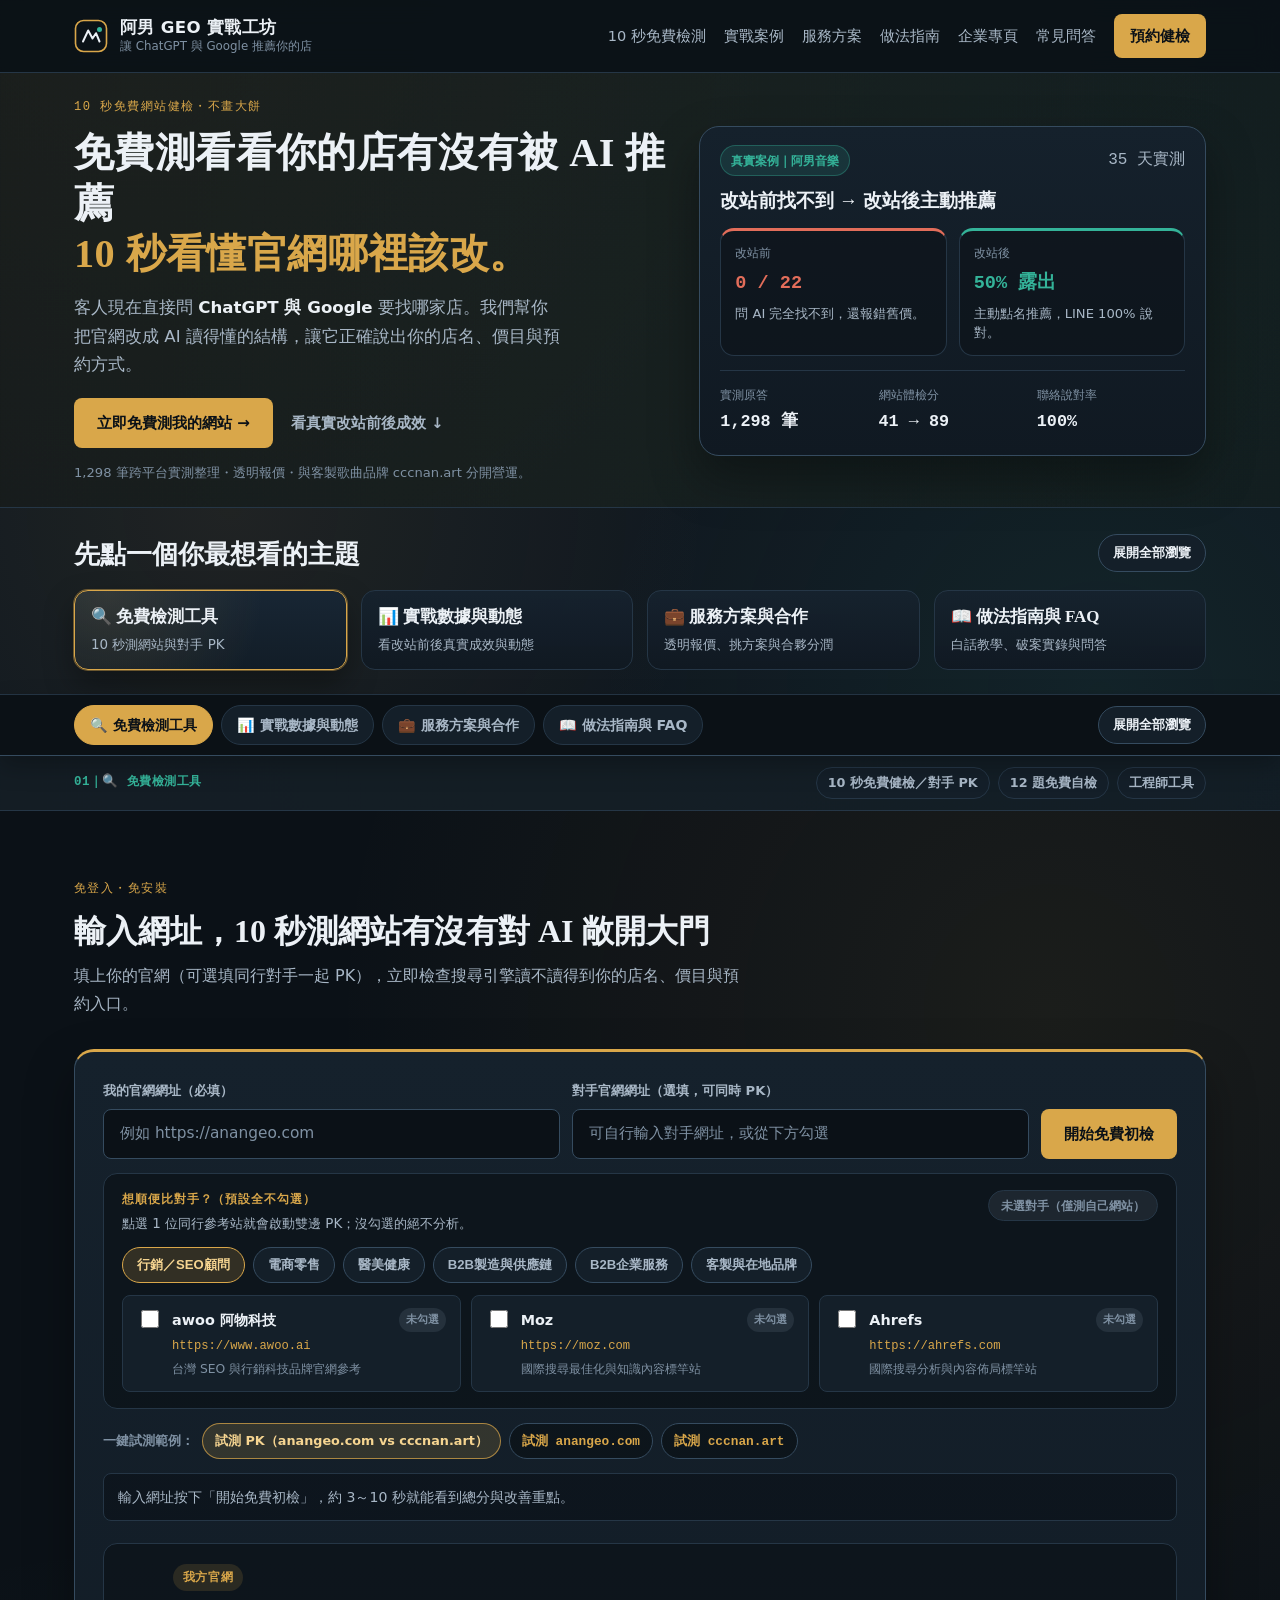
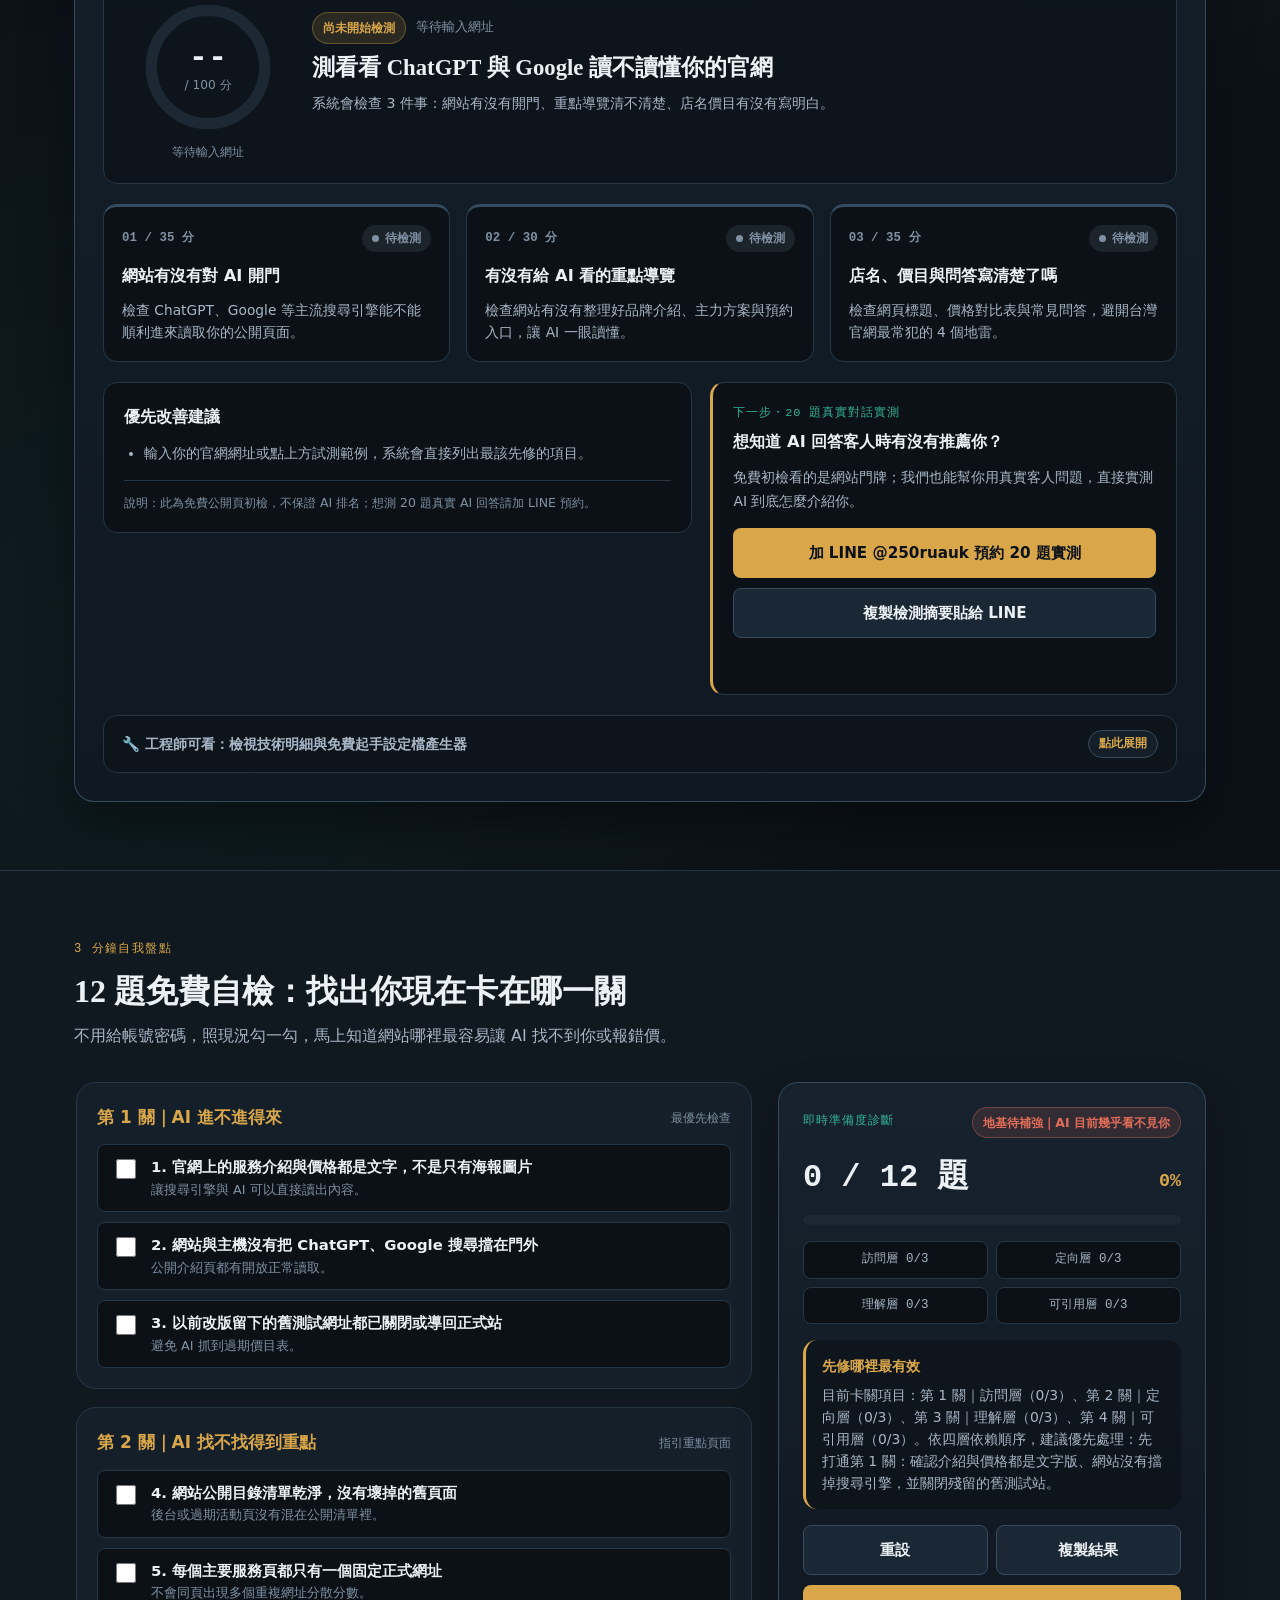
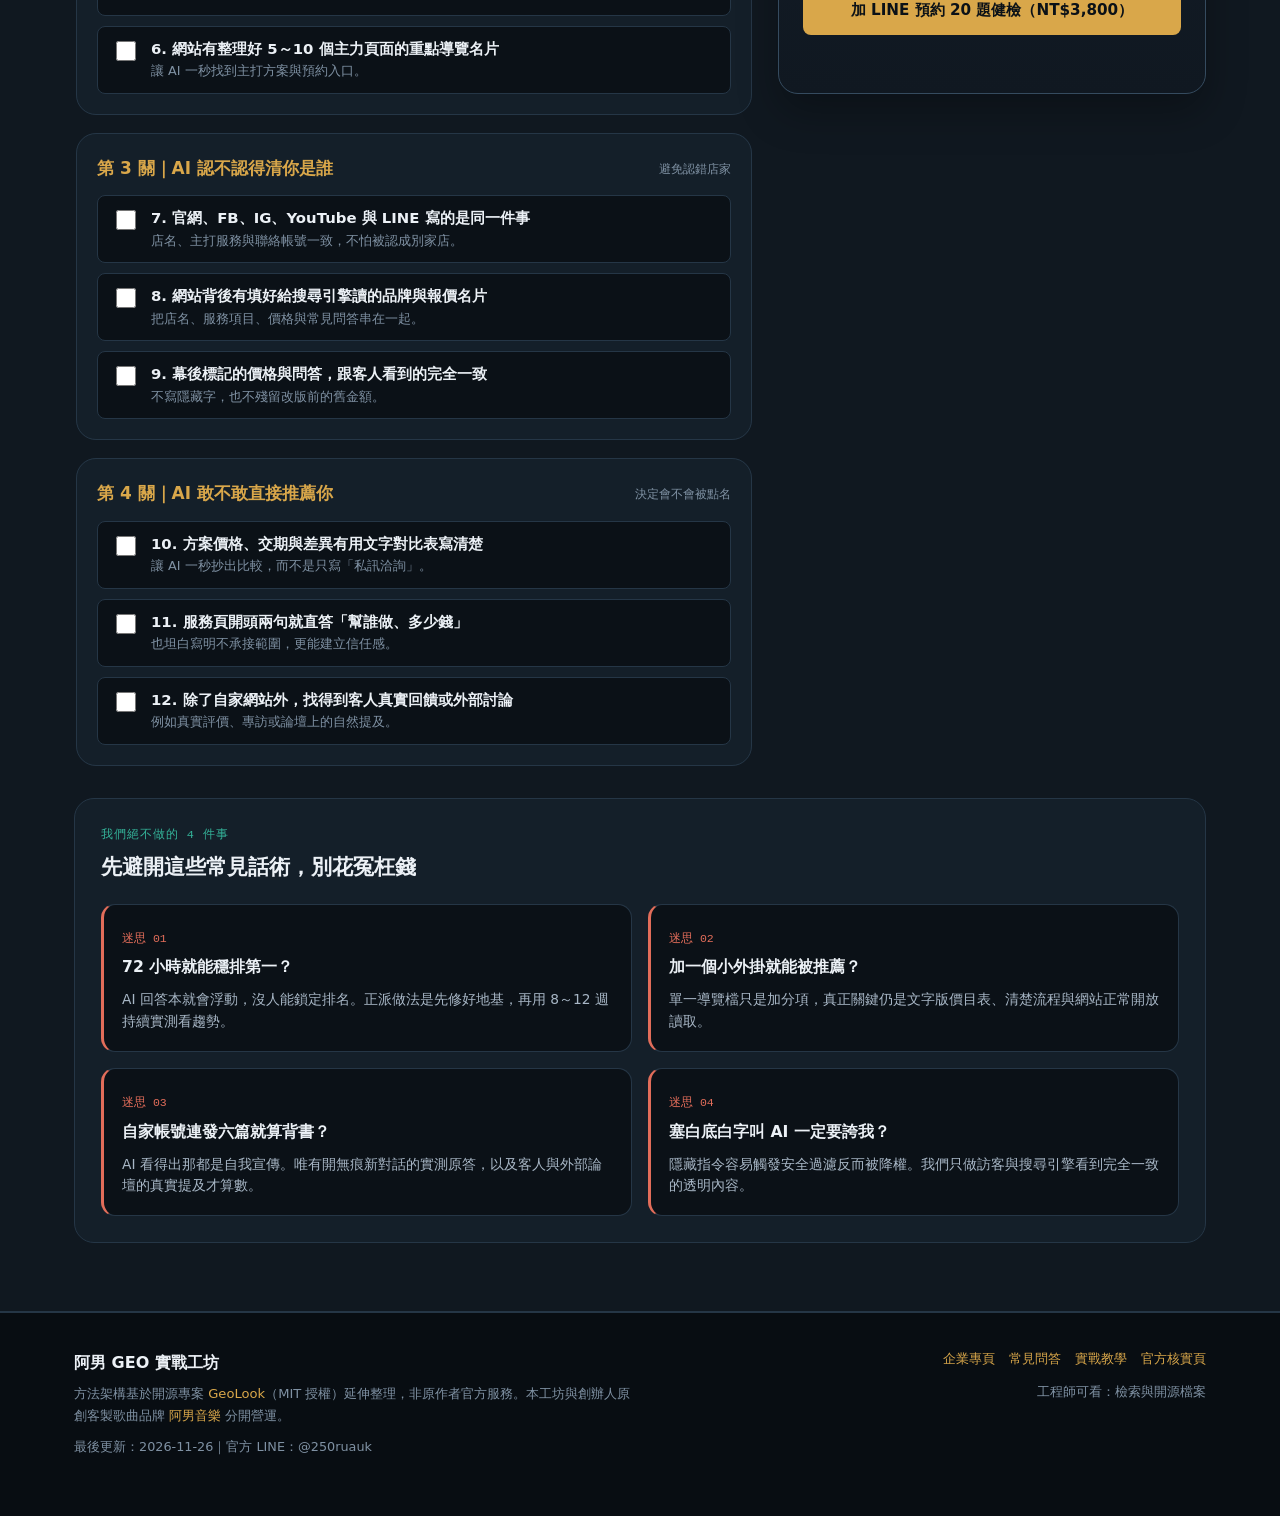
==== commit 93e8c05f: "feat(geo-site-16): simplify homepage copy for bosses, hide technical filenames, condense partner sec" ====
--- a/index.html
+++ b/index.html
@@ -94,7 +94,7 @@
         "about": { "@id": "https://anangeo.com/#organization" },
         "primaryImageOfPage": "https://anangeo.com/og-cover.png",
         "datePublished": "2026-11-25T00:00:00+08:00",
-        "dateModified": "2026-11-26T06:00:00+08:00"
+        "dateModified": "2026-11-26T06:45:00+08:00"
       },
       {
         "@type": "Service",
@@ -236,7 +236,7 @@
         </span>
         <span class="brand-text">
           <strong>阿男 GEO 實戰工坊</strong>
-          <small>1,298 筆實測證據・GeoLook (MIT) 延伸</small>
+          <small>讓 ChatGPT 與 Google 推薦你的店</small>
         </span>
       </a>
 
@@ -245,134 +245,74 @@
       </button>
 
       <nav class="site-nav" id="site-nav" aria-label="主要導覽">
-        <a href="#live-check">10 秒免費初檢</a>
-        <a href="#dashboard">1,298 筆實測</a>
-        <a href="#guides">教學（4 篇）</a>
+        <a href="#live-check">10 秒免費檢測</a>
+        <a href="#dashboard">實戰案例</a>
+        <a href="#services">服務方案</a>
+        <a href="#guides">做法指南</a>
         <a href="/enterprise/">企業專頁</a>
         <a href="/faq/">常見問答</a>
-        <a href="#services">服務方案</a>
-        <a class="nav-cta" href="#contact">預約 GEO 健檢</a>
+        <a class="nav-cta" href="#contact">預約健檢</a>
       </nav>
     </div>
   </header>
 
   <main id="main">
-    <!-- ==================== 1. 首頁理念 ==================== -->
-    <section class="hero" id="top">
+    <!-- ==================== 1. 首屏 Hero（老闆白話精簡版） ==================== -->
+    <section class="hero hero-compact" id="top">
       <div class="container hero-grid">
         <div class="hero-copy">
-          <p class="eyebrow">GENERATIVE ENGINE OPTIMIZATION・實測不畫大餅</p>
-          <h1>讓 AI 回答問題時，<br><span class="accent-brass">主動點名並說對</span>你的品牌。</h1>
+          <p class="eyebrow">10 秒免費網站健檢・不畫大餅</p>
+          <h1>免費測看看你的店有沒有被 AI 推薦<br><span class="accent-brass">10 秒看懂官網哪裡該改。</span></h1>
           <p class="hero-lede">
-            現在越來越多人直接問 <strong>ChatGPT、Gemini、Perplexity、豆包、騰訊元寶</strong>：「想做這件事應該找誰？哪家比較適合我？」
-            <strong>GEO（生成式引擎最佳化）</strong>是指透過可驗證的事實結構、搜尋爬蟲放行與跨平台信源，讓 AI 找得到你、認得清你，而且把你的價格與流程說對（不只是換個名字的 SEO）。
+            客人現在直接問 <strong>ChatGPT 與 Google</strong> 要找哪家店。我們幫你把官網改成 AI 讀得懂的結構，讓它正確說出你的店名、價目與預約方式。
           </p>
 
-          <div class="hero-actions">
-            <a class="btn btn-primary" href="#live-check">輸入網址・10 秒免費基礎初檢</a>
-            <a class="btn btn-secondary" href="#dashboard">看 1,298 筆真實案例儀表板</a>
-            <a class="btn btn-secondary" href="#self-check">12 題免費自檢</a>
+          <div class="hero-actions hero-actions-single">
+            <a class="btn btn-primary" href="#live-check">立即免費測我的網站 →</a>
+            <a class="hero-text-link" href="#dashboard">看真實改站前後成效 ↓</a>
           </div>
 
-          <div class="oss-strip" id="philosophy">
-            <span class="oss-tag">OPEN SOURCE</span>
-            <p>
-              本工坊方法與 6 維體檢架構基於開源專案 <strong>GeoLook（MIT License）</strong>延伸改作，結合創辦人自營品牌 <code>cccnan.art</code> 截至 2026-11-24/25 的 <strong>1,298 筆跨引擎實測紀律</strong>整理而成；屬獨立實務分享，非原作者官方服務或背書。本工坊專注品牌 GEO 服務，與 <code>cccnan.art</code> 客製紀念歌曲業務分開營運。
-            </p>
+          <p class="hero-trust-note" id="philosophy">
+            1,298 筆跨平台實測整理・透明報價・與客製歌曲品牌 cccnan.art 分開營運。
+          </p>
+        </div>
+
+        <aside class="telemetry-card telemetry-compact" aria-label="1 號案例實測摘要">
+          <div class="telemetry-head">
+            <span class="pill pill-live">真實案例｜阿男音樂</span>
+            <span class="mono muted">35 天實測</span>
           </div>
-        </div>
-
-        <aside class="telemetry-card" aria-label="1 號案例實測摘要">
-          <div class="telemetry-head">
-            <span class="pill pill-live">實測現場｜CASE-01</span>
-            <span class="mono muted">www.cccnan.art</span>
-          </div>
-          <h2 class="telemetry-title">先留下原答，再看 AI 有沒有說對</h2>
-          <p class="telemetry-sub">個人原創音樂品牌「阿男音樂」去敏實測對照（2026-09-23 ～ 11-24｜35 個實測日）</p>
+          <h2 class="telemetry-title">改站前找不到 → 改站後主動推薦</h2>
 
           <div class="telemetry-compare">
             <div class="compare-box is-before">
-              <span class="box-label">改前基線（09/23–29）</span>
+              <span class="box-label">改站前</span>
               <strong>0 / 22</strong>
-              <p>未提品牌基準題 0% 點名；官方 LINE 0/10，曾被認成樂器行與背出舊價。</p>
+              <p>問 AI 完全找不到，還報錯舊價。</p>
             </div>
             <div class="compare-box is-after">
-              <span class="box-label">11/18–24 最新實測</span>
-              <strong>50.0% 露出｜LINE 100%</strong>
-              <p>ChatGPT 7/14、Perplexity 7/14 自然露出；ChatGPT／Perplexity LINE 皆 7/7 命中。</p>
-            </div>
-          </div>
-
-          <div class="chart-card" aria-label="6 維體檢分數變化示意圖">
-            <div class="chart-head">
-              <span>GeoLook 6 維體檢總分</span>
-              <span class="mono"><span class="text-coral">41</span> → <strong class="text-teal">89 / 100</strong></span>
-            </div>
-            <svg class="score-svg" viewBox="0 0 360 112" role="img" aria-label="6 維體檢改前 41 分提升至改後 89 分對照長條圖">
-              <g font-family="ui-monospace, SFMono-Regular, monospace" font-size="10" fill="#9BAAB8">
-                <text x="0" y="14">可抓取</text>
-                <text x="0" y="32">內容度</text>
-                <text x="0" y="50">結構規</text>
-                <text x="0" y="68">抽取塊</text>
-                <text x="0" y="86">權威度</text>
-                <text x="0" y="104">對題性</text>
-              </g>
-              <g transform="translate(52, 0)">
-                <!-- tracks -->
-                <rect x="0" y="5" width="250" height="10" rx="5" fill="#1C2935"/>
-                <rect x="0" y="23" width="250" height="10" rx="5" fill="#1C2935"/>
-                <rect x="0" y="41" width="250" height="10" rx="5" fill="#1C2935"/>
-                <rect x="0" y="59" width="250" height="10" rx="5" fill="#1C2935"/>
-                <rect x="0" y="77" width="250" height="10" rx="5" fill="#1C2935"/>
-                <rect x="0" y="95" width="250" height="10" rx="5" fill="#1C2935"/>
-                <!-- after bars (emerald/brass) -->
-                <rect x="0" y="5" width="250" height="10" rx="5" fill="#34B399"/>
-                <rect x="0" y="23" width="233" height="10" rx="5" fill="#34B399"/>
-                <rect x="0" y="41" width="225" height="10" rx="5" fill="#34B399"/>
-                <rect x="0" y="59" width="220" height="10" rx="5" fill="#D9A74A"/>
-                <rect x="0" y="77" width="183" height="10" rx="5" fill="#D9A74A"/>
-                <rect x="0" y="95" width="225" height="10" rx="5" fill="#34B399"/>
-                <!-- before markers (coral) -->
-                <rect x="0" y="5" width="150" height="10" rx="5" fill="#E26D5A" opacity="0.55"/>
-                <rect x="0" y="23" width="100" height="10" rx="5" fill="#E26D5A" opacity="0.55"/>
-                <rect x="0" y="41" width="112" height="10" rx="5" fill="#E26D5A" opacity="0.55"/>
-                <rect x="0" y="59" width="70" height="10" rx="5" fill="#E26D5A" opacity="0.55"/>
-                <rect x="0" y="77" width="83" height="10" rx="5" fill="#E26D5A" opacity="0.55"/>
-                <rect x="0" y="95" width="125" height="10" rx="5" fill="#E26D5A" opacity="0.55"/>
-              </g>
-              <g font-family="ui-monospace, SFMono-Regular, monospace" font-size="10" fill="#ECF1F6" text-anchor="end">
-                <text x="358" y="14">15/15</text>
-                <text x="358" y="32">14/15</text>
-                <text x="358" y="50">18/20</text>
-                <text x="358" y="68">22/25</text>
-                <text x="358" y="86">11/15</text>
-                <text x="358" y="104">9/10</text>
-              </g>
-            </svg>
-            <div class="chart-legend">
-              <span><i class="dot dot-coral"></i>改前基線</span>
-              <span><i class="dot dot-teal"></i>改後達標</span>
-              <span><i class="dot dot-brass"></i>核心槓桿／持續累積</span>
+              <span class="box-label">改站後</span>
+              <strong>50% 露出</strong>
+              <p>主動點名推薦，LINE 100% 說對。</p>
             </div>
           </div>
 
           <dl class="telemetry-stats">
             <div>
-              <dt>實測累積原答</dt>
+              <dt>實測原答</dt>
               <dd class="mono">1,298 筆</dd>
             </div>
             <div>
-              <dt>初診→現行公開頁</dt>
-              <dd class="mono">37 → 44 頁</dd>
+              <dt>網站體檢分</dt>
+              <dd class="mono text-teal">41 → 89</dd>
             </div>
             <div>
-              <dt>跨平台觸點</dt>
-              <dd class="mono">313 筆</dd>
+              <dt>聯絡說對率</dt>
+              <dd class="mono">100%</dd>
             </div>
           </dl>
         </aside>
       </div>
-
     </section>
 
     <!-- ==================== 首頁 4 大分類入口卡與黏性頁籤切換器 ==================== -->
@@ -380,8 +320,7 @@
       <div class="container">
         <div class="category-hub-head">
           <div>
-            <p class="eyebrow">TOPIC HUB・4 大分類快速切換（首頁減重版）</p>
-            <h2>不用一路滑到底，點選分類聚焦看你要的重點</h2>
+            <h2>先點一個你最想看的主題</h2>
           </div>
           <button
             type="button"
@@ -400,13 +339,8 @@
             aria-pressed="true"
             aria-controls="cat-panel-tools"
           >
-            <div class="category-card-top">
-              <span class="cat-num mono">01</span>
-              <span class="cat-card-status" data-cat-status>目前瀏覽</span>
-            </div>
             <strong class="category-card-title">🔍 免費檢測工具</strong>
-            <span class="category-card-desc">10 秒免費初檢、同行對手 PK、起手範本產生器與 12 題準備度自檢</span>
-            <span class="category-card-tags"><span>免登入初檢</span><span>12 題自檢</span></span>
+            <span class="category-card-desc">10 秒測網站與對手 PK</span>
           </button>
 
           <button
@@ -416,14 +350,11 @@
             aria-pressed="false"
             aria-controls="cat-panel-data"
           >
-            <div class="category-card-top">
-              <span class="cat-num mono">02</span>
-              <span class="cat-card-status" data-cat-status>點擊切換</span>
+            <div class="category-card-title-row">
+              <strong class="category-card-title">📊 實戰數據與動態</strong>
               <span class="cat-live-badge" id="cat-relay-badge" hidden></span>
             </div>
-            <strong class="category-card-title">📊 實戰數據與動態</strong>
-            <span class="category-card-desc">最新實戰同步動態、1,298 筆跨引擎實測儀表板、6 維體檢與 5 步驟工作流</span>
-            <span class="category-card-tags"><span>1,298 筆原答</span><span>最新動態</span></span>
+            <span class="category-card-desc">看改站前後真實成效與動態</span>
           </button>
 
           <button
@@ -433,13 +364,8 @@
             aria-pressed="false"
             aria-controls="cat-panel-services"
           >
-            <div class="category-card-top">
-              <span class="cat-num mono">03</span>
-              <span class="cat-card-status" data-cat-status>點擊切換</span>
-            </div>
             <strong class="category-card-title">💼 服務方案與合作</strong>
-            <span class="category-card-desc">15 秒點 3 下挑方案、四方案並排對照表、LINE 3 題幫手與同業協力入口</span>
-            <span class="category-card-tags"><span>NT$3,800 起</span><span>同業協力</span></span>
+            <span class="category-card-desc">透明報價、挑方案與合夥分潤</span>
           </button>
 
           <button
@@ -449,13 +375,8 @@
             aria-pressed="false"
             aria-controls="cat-panel-guides"
           >
-            <div class="category-card-top">
-              <span class="cat-num mono">04</span>
-              <span class="cat-card-status" data-cat-status>點擊切換</span>
-            </div>
             <strong class="category-card-title">📖 做法指南與 FAQ</strong>
-            <span class="category-card-desc">4 篇公開實戰做法、AI 報錯舊價破案實錄、FAQ 精選與完整專頁直達</span>
-            <span class="category-card-tags"><span>4 篇教學</span><span>FAQ 精選</span></span>
+            <span class="category-card-desc">白話教學、破案實錄與問答</span>
           </button>
         </div>
       </div>
@@ -524,650 +445,644 @@
           <div class="container cat-panel-banner-inner">
             <span class="cat-panel-badge mono">01｜🔍 免費檢測工具</span>
             <div class="cat-quick-links" aria-label="免費檢測工具區內快速跳轉">
-              <a href="#live-check">10 秒免費初檢／對手 PK</a>
-              <a href="#starter-kit-box">起手範本產生器</a>
+              <a href="#live-check">10 秒免費健檢／對手 PK</a>
               <a href="#self-check">12 題免費自檢</a>
+              <a href="#starter-kit-box">工程師工具</a>
             </div>
           </div>
         </div>
 
-    <!-- ==================== 1.5 輸入網址・10 秒免費基礎 GEO 初檢（含同行對手 PK） ==================== -->
-    <section class="section live-check-section" id="live-check">
-      <div class="container">
-        <div class="section-head">
-          <div>
-            <p class="eyebrow">LIVE BASIC CHECK &amp; COMPETITOR PK・即時公開頁實測（免登入・免安裝）</p>
-            <h2>輸入網址・10 秒免費基礎 GEO 初檢（支援同行對手 PK）</h2>
-            <p class="section-lede">
-              輸入你的品牌官網，並可選填一位<strong>同行對手官網</strong>同時 PK！系統即時透過 Cloudflare 邊緣端實測三項基礎地基：<strong>AI 搜尋與訓練爬蟲放行（<code>robots.txt</code>）</strong>、<strong>AI 導覽索引（<code>llms.txt</code>）</strong>與<strong>首頁 HTML 標籤／JSON-LD 結構</strong>。立即看雙方總分與勝負差距，輸入 Email 即可免費解鎖完整紅綠燈明細與白話修復清單。
-            </p>
+        <!-- ==================== 1.5 輸入網址・10 秒免費網站健檢（含同行對手 PK） ==================== -->
+        <section class="section live-check-section" id="live-check">
+          <div class="container">
+            <div class="section-head">
+              <div>
+                <p class="eyebrow">免登入・免安裝</p>
+                <h2>輸入網址，10 秒測網站有沒有對 AI 敞開大門</h2>
+                <p class="section-lede">
+                  填上你的官網（可選填同行對手一起 PK），立即檢查搜尋引擎讀不讀得到你的店名、價目與預約入口。
+                </p>
+              </div>
+            </div>
+
+            <div class="live-check-panel">
+              <form class="live-check-form" id="live-check-form" novalidate aria-label="輸入網址與同行對手網址進行 10 秒免費網站健檢">
+                <div class="live-pk-inputs">
+                  <div class="live-field">
+                    <label class="live-field-label" for="live-check-url">我的官網網址（必填）</label>
+                    <input
+                      type="url"
+                      id="live-check-url"
+                      name="url"
+                      class="live-url-input"
+                      placeholder="例如 https://anangeo.com"
+                      autocomplete="url"
+                      inputmode="url"
+                      required
+                    >
+                  </div>
+                  <div class="live-field">
+                    <label class="live-field-label" for="live-competitor-url">對手官網網址（選填，可同時 PK）</label>
+                    <input
+                      type="url"
+                      id="live-competitor-url"
+                      name="competitor_url"
+                      class="live-url-input"
+                      placeholder="可自行輸入對手網址，或從下方勾選"
+                      autocomplete="url"
+                      inputmode="url"
+                    >
+                  </div>
+                  <div class="live-submit-wrap">
+                    <button type="submit" class="btn btn-primary live-submit-btn" id="live-check-submit">開始免費初檢</button>
+                  </div>
+                </div>
+
+                <!-- 行業參考對手勾選清單（預設全部不勾選，沒勾絕不分析） -->
+                <div class="industry-picker" id="industry-competitor-picker">
+                  <div class="industry-picker-head">
+                    <div>
+                      <span class="industry-picker-kicker">想順便比對手？（預設全不勾選）</span>
+                      <p class="industry-picker-desc">
+                        點選 1 位同行參考站就會啟動雙邊 PK；沒勾選的絕不分析。
+                      </p>
+                    </div>
+                    <div class="industry-selection-bar">
+                      <span class="selected-comp-pill" id="selected-competitor-summary">未選對手（僅測自己網站）</span>
+                      <button type="button" class="clear-comp-btn" id="clear-competitor-btn" hidden>取消勾選</button>
+                    </div>
+                  </div>
+
+                  <div class="industry-tabs" id="industry-tabs" role="tablist" aria-label="6 大行業分類對手清單">
+                    <button type="button" role="tab" aria-selected="true" class="industry-tab is-active" data-industry="marketing">行銷／SEO顧問</button>
+                    <button type="button" role="tab" aria-selected="false" class="industry-tab" data-industry="ecommerce">電商零售</button>
+                    <button type="button" role="tab" aria-selected="false" class="industry-tab" data-industry="medical">醫美健康</button>
+                    <button type="button" role="tab" aria-selected="false" class="industry-tab" data-industry="manufacturing">B2B製造與供應鏈</button>
+                    <button type="button" role="tab" aria-selected="false" class="industry-tab" data-industry="b2b">B2B企業服務</button>
+                    <button type="button" role="tab" aria-selected="false" class="industry-tab" data-industry="local">客製與在地品牌</button>
+                  </div>
+
+                  <div class="industry-competitor-grid" id="industry-competitor-grid" aria-live="polite">
+                    <label class="competitor-card">
+                      <input type="checkbox" class="competitor-card-checkbox" name="industry_competitor" value="https://www.awoo.ai">
+                      <span class="competitor-card-body">
+                        <span class="competitor-card-top">
+                          <strong class="competitor-card-name">awoo 阿物科技</strong>
+                          <span class="competitor-card-state">未勾選</span>
+                        </span>
+                        <code class="competitor-card-url">https://www.awoo.ai</code>
+                        <span class="competitor-card-note">台灣行銷科技品牌官網參考</span>
+                      </span>
+                    </label>
+                    <label class="competitor-card">
+                      <input type="checkbox" class="competitor-card-checkbox" name="industry_competitor" value="https://moz.com">
+                      <span class="competitor-card-body">
+                        <span class="competitor-card-top">
+                          <strong class="competitor-card-name">Moz</strong>
+                          <span class="competitor-card-state">未勾選</span>
+                        </span>
+                        <code class="competitor-card-url">https://moz.com</code>
+                        <span class="competitor-card-note">國際搜尋最佳化標竿站</span>
+                      </span>
+                    </label>
+                    <label class="competitor-card">
+                      <input type="checkbox" class="competitor-card-checkbox" name="industry_competitor" value="https://ahrefs.com">
+                      <span class="competitor-card-body">
+                        <span class="competitor-card-top">
+                          <strong class="competitor-card-name">Ahrefs</strong>
+                          <span class="competitor-card-state">未勾選</span>
+                        </span>
+                        <code class="competitor-card-url">https://ahrefs.com</code>
+                        <span class="competitor-card-note">國際搜尋分析標竿站</span>
+                      </span>
+                    </label>
+                  </div>
+                </div>
+
+                <div class="live-samples-row">
+                  <span class="live-samples-label">一鍵試測範例：</span>
+                  <button
+                    type="button"
+                    class="sample-url-btn sample-pk-btn"
+                    id="sample-pk-btn"
+                    data-pk-target="https://anangeo.com"
+                    data-pk-competitor="https://www.cccnan.art"
+                  >試測 PK（anangeo.com vs cccnan.art）</button>
+                  <button type="button" class="sample-url-btn" data-sample-url="https://anangeo.com">試測 anangeo.com</button>
+                  <button type="button" class="sample-url-btn" data-sample-url="https://www.cccnan.art">試測 cccnan.art</button>
+                </div>
+              </form>
+
+              <p class="live-check-status" id="live-check-status" role="status" aria-live="polite">
+                輸入網址按下「開始免費初檢」，約 3～10 秒就能看到總分與改善重點。
+              </p>
+
+              <div class="live-check-result" id="live-check-result" aria-live="polite">
+                <div class="live-score-overview" id="live-score-overview">
+                  <!-- 我方總分環形圖 -->
+                  <div class="score-side is-primary">
+                    <span class="score-side-tag" id="live-primary-tag">我方官網</span>
+                    <div class="score-ring-wrap">
+                      <svg class="score-ring" id="live-score-ring-svg" viewBox="0 0 120 120" role="img" aria-label="我方網站 AI 讀取準備度總分">
+                        <circle class="score-ring-track" cx="60" cy="60" r="50"></circle>
+                        <circle
+                          class="score-ring-fill is-idle"
+                          id="live-score-ring-fill"
+                          cx="60"
+                          cy="60"
+                          r="50"
+                          stroke-dasharray="314.16"
+                          stroke-dashoffset="314.16"
+                        ></circle>
+                      </svg>
+                      <div class="score-ring-center">
+                        <strong class="mono" id="live-score-value">--</strong>
+                        <span>/ 100 分</span>
+                      </div>
+                    </div>
+                    <span class="score-side-host mono" id="live-primary-host">等待輸入網址</span>
+                  </div>
+
+                  <!-- 中央摘要 / PK 勝負差距 -->
+                  <div class="live-score-meta">
+                    <div class="live-meta-top">
+                      <span class="pill pill-brass" id="live-grade-badge">尚未開始檢測</span>
+                      <span class="mono live-target-host" id="live-target-display">等待輸入網址</span>
+                    </div>
+
+                    <div class="pk-versus-box" id="live-pk-versus" hidden>
+                      <span class="pk-vs-pill mono" id="live-pk-diff-badge">VS</span>
+                      <strong class="pk-vs-headline" id="live-pk-verdict">等待對手 PK 結果</strong>
+                      <p class="pk-vs-sub" id="live-pk-sub"></p>
+                    </div>
+
+                    <h3 id="live-grade-headline">測看看 ChatGPT 與 Google 讀不讀懂你的官網</h3>
+                    <p class="live-meta-note" id="live-meta-note">
+                      系統會檢查 3 件事：網站有沒有開門、重點導覽清不清楚、店名價目有沒有寫明白。
+                    </p>
+                  </div>
+
+                  <!-- 對手總分環形圖（僅 PK 模式顯示） -->
+                  <div class="score-side is-competitor" id="live-comp-side" hidden>
+                    <span class="score-side-tag is-comp">同行對手</span>
+                    <div class="score-ring-wrap">
+                      <svg class="score-ring" id="live-comp-score-ring-svg" viewBox="0 0 120 120" role="img" aria-label="同行對手網站分數">
+                        <circle class="score-ring-track" cx="60" cy="60" r="50"></circle>
+                        <circle
+                          class="score-ring-fill is-idle"
+                          id="live-comp-score-ring-fill"
+                          cx="60"
+                          cy="60"
+                          r="50"
+                          stroke-dasharray="314.16"
+                          stroke-dashoffset="314.16"
+                        ></circle>
+                      </svg>
+                      <div class="score-ring-center">
+                        <strong class="mono" id="live-comp-score-value">--</strong>
+                        <span>/ 100 分</span>
+                      </div>
+                    </div>
+                    <span class="score-side-host mono" id="live-comp-host">—</span>
+                    <span class="pill pill-brass score-side-pill" id="live-comp-grade-badge">待檢測</span>
+                  </div>
+                </div>
+
+                <!-- Email 解鎖完整報告門檻 -->
+                <div class="live-unlock-gate" id="live-unlock-gate" hidden>
+                  <div class="unlock-gate-head">
+                    <span class="pill pill-brass">完整明細待解鎖</span>
+                    <h3>輸入 Email，立即免費看紅綠燈明細與白話修復清單</h3>
+                    <p>留信箱後畫面立刻展開完整 3 大項檢查結果，並同步寄一份重點報告給你保存。</p>
+                    <div class="unlock-preview-chips" aria-label="解鎖後可檢視的報告內容">
+                      <span class="unlock-chip">01 搜尋引擎有沒有被擋門外</span>
+                      <span class="unlock-chip">02 店名與價目導覽完整度</span>
+                      <span class="unlock-chip">03 台灣官網 4 大常犯錯檢查</span>
+                    </div>
+                  </div>
+
+                  <form class="live-lead-form" id="live-lead-form" novalidate aria-label="填寫 Email 解鎖完整初檢報告">
+                    <div class="lead-input-row">
+                      <label class="sr-only" for="live-lead-email">接收完整報告的 Email 信箱</label>
+                      <input
+                        type="email"
+                        id="live-lead-email"
+                        name="email"
+                        class="live-url-input lead-email-input"
+                        placeholder="請輸入你的常用信箱（用於接收完整報告）"
+                        autocomplete="email"
+                        inputmode="email"
+                        required
+                      >
+                      <button type="submit" class="btn btn-primary lead-submit-btn" id="live-lead-submit">
+                        立即免費解鎖完整報告
+                      </button>
+                    </div>
+
+                    <label class="lead-consent-label" for="live-lead-consent">
+                      <input type="checkbox" id="live-lead-consent" name="consent" class="lead-consent-checkbox" required>
+                      <span>同意由阿男 GEO 實戰工坊寄送檢測報告與後續實戰資訊（可隨時取消）</span>
+                    </label>
+
+                    <p class="lead-form-status" id="live-lead-status" role="status" aria-live="polite"></p>
+                  </form>
+                </div>
+
+                <!-- 完整紅綠燈明細與白話建議 -->
+                <div class="live-detail-wrap" id="live-detail-wrap">
+                  <div class="live-unlocked-banner" id="live-unlocked-banner" hidden>
+                    <strong id="live-unlocked-title">完整報告已免費解鎖</strong>
+                    <span id="live-unlocked-msg"></span>
+                    <a class="btn btn-secondary btn-sm" href="https://line.me/R/ti/p/@250ruauk" target="_blank" rel="noopener noreferrer">
+                      加 LINE @250ruauk 預約 20 題實測
+                    </a>
+                  </div>
+
+                  <!-- 對手 PK 逐項分數對比表（PK 模式解鎖後顯示） -->
+                  <div class="live-pk-breakdown" id="live-pk-breakdown" hidden>
+                    <div class="pk-breakdown-head">
+                      <h4>我方 vs 同行對手｜逐項分數對比</h4>
+                      <span class="mono muted" id="live-pk-breakdown-meta"></span>
+                    </div>
+                    <div class="pk-breakdown-table-wrap">
+                      <table class="pk-breakdown-table" aria-label="我方與同行對手三項基礎指標對比表">
+                        <thead>
+                          <tr>
+                            <th scope="col">檢測項目</th>
+                            <th scope="col" id="pk-th-mine">我方官網</th>
+                            <th scope="col" id="pk-th-comp">同行對手</th>
+                            <th scope="col">勝負差距</th>
+                          </tr>
+                        </thead>
+                        <tbody id="live-pk-breakdown-body"></tbody>
+                      </table>
+                    </div>
+                  </div>
+
+                  <div class="live-cards-grid" id="live-check-cards">
+                    <article class="check-light-card is-idle" data-check-card="robots">
+                      <div class="check-card-head">
+                        <span class="check-card-kicker mono">01 / 35 分</span>
+                        <span class="light-badge is-idle">待檢測</span>
+                      </div>
+                      <h4>網站有沒有對 AI 開門</h4>
+                      <p class="check-card-summary">檢查 ChatGPT、Google 等主流搜尋引擎能不能順利進來讀取你的公開頁面。</p>
+                      <div class="check-card-details"></div>
+                    </article>
+
+                    <article class="check-light-card is-idle" data-check-card="llms">
+                      <div class="check-card-head">
+                        <span class="check-card-kicker mono">02 / 30 分</span>
+                        <span class="light-badge is-idle">待檢測</span>
+                      </div>
+                      <h4>有沒有給 AI 看的重點導覽</h4>
+                      <p class="check-card-summary">檢查網站有沒有整理好品牌介紹、主力方案與預約入口，讓 AI 一眼讀懂。</p>
+                      <div class="check-card-details"></div>
+                    </article>
+
+                    <article class="check-light-card is-idle" data-check-card="homepage">
+                      <div class="check-card-head">
+                        <span class="check-card-kicker mono">03 / 35 分</span>
+                        <span class="light-badge is-idle">待檢測</span>
+                      </div>
+                      <h4>店名、價目與問答寫清楚了嗎</h4>
+                      <p class="check-card-summary">檢查網頁標題、價格對比表與常見問答，避開台灣官網最常犯的 4 個地雷。</p>
+                      <div class="check-card-details"></div>
+                    </article>
+                  </div>
+
+                  <div class="live-bottom-grid">
+                    <div class="live-recs-box">
+                      <h4>優先改善建議</h4>
+                      <ul class="live-recs-list" id="live-check-recs">
+                        <li>輸入你的官網網址或點上方試測範例，系統會直接列出最該先修的項目。</li>
+                      </ul>
+                      <p class="live-disclaimer" id="live-check-disclaimer">
+                        說明：此為免費公開頁初檢，不保證 AI 排名；想測 20 題真實 AI 回答請加 LINE 預約。
+                      </p>
+                    </div>
+
+                    <div class="live-cta-box">
+                      <span class="panel-kicker">下一步・20 題真實對話實測</span>
+                      <h4>想知道 AI 回答客人時有沒有推薦你？</h4>
+                      <p>免費初檢看的是網站門牌；我們也能幫你用真實客人問題，直接實測 AI 到底怎麼介紹你。</p>
+                      <div class="live-cta-actions">
+                        <a class="btn btn-primary btn-full" href="https://line.me/R/ti/p/@250ruauk" target="_blank" rel="noopener noreferrer">
+                          加 LINE @250ruauk 預約 20 題實測
+                        </a>
+                        <button type="button" class="btn btn-secondary btn-full" id="copy-live-report-btn">
+                          複製檢測摘要貼給 LINE
+                        </button>
+                      </div>
+                      <p class="copy-feedback" id="live-copy-feedback" aria-live="polite"></p>
+                    </div>
+                  </div>
+
+                  <!-- 工程師可看：折疊技術明細與起手設定檔產生器（預設收合，不干擾老闆） -->
+                  <details class="tech-details-card" id="starter-kit-details">
+                    <summary class="tech-details-summary">
+                      <span>🔧 工程師可看：檢視技術明細與免費起手設定檔產生器</span>
+                      <span class="tech-summary-hint">點此展開</span>
+                    </summary>
+
+                    <div class="starter-kit-box" id="starter-kit-box" aria-label="免費產生專屬基礎設定起手範本">
+                      <div class="starter-kit-head">
+                        <div>
+                          <span class="panel-kicker">工程師專用工具・免登入複製／下載</span>
+                          <h4>一鍵產生專屬基礎設定檔（robots.txt ＋ llms.txt）</h4>
+                          <p class="starter-kit-desc">
+                            依剛剛檢測的網址與行業，組裝乾淨可交給工程師上線的基礎起手檔（含爬蟲分流與 5 頁精簡目錄）。
+                          </p>
+                        </div>
+                      </div>
+
+                      <div class="starter-controls">
+                        <div class="starter-field">
+                          <label for="starter-brand-name">品牌／公司名稱</label>
+                          <input type="text" id="starter-brand-name" class="live-url-input starter-input" placeholder="例如：您的品牌名稱" autocomplete="organization">
+                        </div>
+                        <div class="starter-field">
+                          <label for="starter-industry">所屬行業</label>
+                          <select id="starter-industry" class="live-url-input starter-input">
+                            <option value="marketing">行銷／SEO顧問</option>
+                            <option value="ecommerce">電商零售</option>
+                            <option value="medical">醫美健康</option>
+                            <option value="manufacturing">B2B製造與供應鏈</option>
+                            <option value="b2b">B2B企業服務</option>
+                            <option value="local">客製與在地品牌</option>
+                          </select>
+                        </div>
+                        <div class="starter-field">
+                          <label for="starter-service-note">主力服務與公開價格一句話（選填）</label>
+                          <input type="text" id="starter-service-note" class="live-url-input starter-input" placeholder="例如：客製專案 NT$12,000 起・5 個工作天交付">
+                        </div>
+                        <div class="starter-gen-wrap">
+                          <button type="button" class="btn btn-primary btn-full" id="starter-generate-btn">一鍵產生專屬起手範本</button>
+                        </div>
+                      </div>
+
+                      <div class="starter-output-grid">
+                        <div class="starter-file-card">
+                          <div class="starter-file-head">
+                            <div>
+                              <strong class="mono">robots.txt</strong>
+                              <span>AI 搜尋放行＋訓練封鎖＋Content-Signal</span>
+                            </div>
+                            <div class="starter-file-actions">
+                              <button type="button" class="btn btn-secondary btn-xs" id="copy-starter-robots-btn">複製</button>
+                              <button type="button" class="btn btn-secondary btn-xs" id="download-starter-robots-btn">下載 .txt</button>
+                            </div>
+                          </div>
+                          <pre class="code-block starter-code" id="starter-robots-preview"><code># 輸入網址實測或點擊上方「一鍵產生專屬起手範本」即可取得您的 robots.txt 草稿</code></pre>
+                        </div>
+
+                        <div class="starter-file-card">
+                          <div class="starter-file-head">
+                            <div>
+                              <strong class="mono">llms.txt</strong>
+                              <span>品牌名片＋行業核心頁精簡目錄</span>
+                            </div>
+                            <div class="starter-file-actions">
+                              <button type="button" class="btn btn-secondary btn-xs" id="copy-starter-llms-btn">複製</button>
+                              <button type="button" class="btn btn-secondary btn-xs" id="download-starter-llms-btn">下載 .txt</button>
+                            </div>
+                          </div>
+                          <pre class="code-block starter-code" id="starter-llms-preview"><code># 輸入網址實測或點擊上方「一鍵產生專屬起手範本」即可取得您的 llms.txt 草稿</code></pre>
+                        </div>
+                      </div>
+                      <p class="copy-feedback" id="starter-kit-feedback" aria-live="polite"></p>
+
+                      <div class="starter-boundary-box">
+                        <div class="starter-boundary-copy">
+                          <strong>這只是半套基礎起手檔；深度 Schema 與 20 題跨平台真測需專人施工：</strong>
+                          <p>
+                            放上這兩份檔案約 5 分鐘能先打通基礎導覽；但全站深度 Schema、純文字價目對比表、防火牆排錯、舊快照清理與 20 題無痕實測，歡迎交給我們專人處理。
+                          </p>
+                        </div>
+                        <div class="starter-boundary-cta">
+                          <a class="btn btn-primary" href="#services">看四方案與 NT$14,200 折抵 →</a>
+                        </div>
+                      </div>
+                    </div>
+                  </details>
+                </div>
+              </div>
+            </div>
           </div>
-          <div class="honesty-pill">
-            <strong>實測邊界說明</strong>
-            <span>本服務由阿男 GEO 實戰工坊獨立提供（與 <code>cccnan.art</code> 客製歌曲品牌分開）；僅測公開頁基礎設定，不含 20 題跨平台 AI 實測與 WAF 深度掃描。</span>
+        </section>
+
+        <!-- ==================== 3.5 3 分鐘 12 題白話自檢＋4 張迷思卡 ==================== -->
+        <section class="section section-alt" id="self-check">
+          <div class="container">
+            <div class="section-head">
+              <div>
+                <p class="eyebrow">3 分鐘自我盤點</p>
+                <h2>12 題免費自檢：找出你現在卡在哪一關</h2>
+                <p class="section-lede">
+                  不用給帳號密碼，照現況勾一勾，馬上知道網站哪裡最容易讓 AI 找不到你或報錯價。
+                </p>
+              </div>
+            </div>
+
+            <div class="quiz-shell">
+              <form class="quiz-form" id="geo-quiz-form" aria-label="GEO 準備度 12 題互動自檢表">
+                <!-- 第 1 關 -->
+                <fieldset class="quiz-group">
+                  <div class="quiz-group-head">
+                    <h3>第 1 關｜AI 進不進得來</h3>
+                    <span class="quiz-group-hint">最優先檢查</span>
+                  </div>
+                  <div class="quiz-items">
+                    <label class="quiz-item">
+                      <input type="checkbox" class="quiz-checkbox" data-layer="access" data-short="產品介紹與價格有文字版" value="Q1">
+                      <span class="quiz-item-body">
+                        <span class="quiz-item-title">1. 官網上的服務介紹與價格都是文字，不是只有海報圖片</span>
+                        <span class="quiz-item-sub">讓搜尋引擎與 AI 可以直接讀出內容。</span>
+                      </span>
+                    </label>
+                    <label class="quiz-item">
+                      <input type="checkbox" class="quiz-checkbox" data-layer="access" data-short="網站沒擋掉搜尋引擎" value="Q2">
+                      <span class="quiz-item-body">
+                        <span class="quiz-item-title">2. 網站與主機沒有把 ChatGPT、Google 搜尋擋在門外</span>
+                        <span class="quiz-item-sub">公開介紹頁都有開放正常讀取。</span>
+                      </span>
+                    </label>
+                    <label class="quiz-item">
+                      <input type="checkbox" class="quiz-checkbox" data-layer="access" data-short="舊測試網站已關閉或導回" value="Q3">
+                      <span class="quiz-item-body">
+                        <span class="quiz-item-title">3. 以前改版留下的舊測試網址都已關閉或導回正式站</span>
+                        <span class="quiz-item-sub">避免 AI 抓到過期價目表。</span>
+                      </span>
+                    </label>
+                  </div>
+                </fieldset>
+
+                <!-- 第 2 關 -->
+                <fieldset class="quiz-group">
+                  <div class="quiz-group-head">
+                    <h3>第 2 關｜AI 找不找得到重點</h3>
+                    <span class="quiz-group-hint">指引重點頁面</span>
+                  </div>
+                  <div class="quiz-items">
+                    <label class="quiz-item">
+                      <input type="checkbox" class="quiz-checkbox" data-layer="orientation" data-short="網站目錄清單乾淨" value="Q4">
+                      <span class="quiz-item-body">
+                        <span class="quiz-item-title">4. 網站公開目錄清單乾淨，沒有壞掉的舊頁面</span>
+                        <span class="quiz-item-sub">後台或過期活動頁沒有混在公開清單裡。</span>
+                      </span>
+                    </label>
+                    <label class="quiz-item">
+                      <input type="checkbox" class="quiz-checkbox" data-layer="orientation" data-short="每頁只有唯一正式網址" value="Q5">
+                      <span class="quiz-item-body">
+                        <span class="quiz-item-title">5. 每個主要服務頁都只有一個固定正式網址</span>
+                        <span class="quiz-item-sub">不會同頁出現多個重複網址分散分數。</span>
+                      </span>
+                    </label>
+                    <label class="quiz-item">
+                      <input type="checkbox" class="quiz-checkbox" data-layer="orientation" data-short="有整理 5～10 個核心頁重點導覽" value="Q6">
+                      <span class="quiz-item-body">
+                        <span class="quiz-item-title">6. 網站有整理好 5～10 個主力頁面的重點導覽名片</span>
+                        <span class="quiz-item-sub">讓 AI 一秒找到主打方案與預約入口。</span>
+                      </span>
+                    </label>
+                  </div>
+                </fieldset>
+
+                <!-- 第 3 關 -->
+                <fieldset class="quiz-group">
+                  <div class="quiz-group-head">
+                    <h3>第 3 關｜AI 認不認得清你是誰</h3>
+                    <span class="quiz-group-hint">避免認錯店家</span>
+                  </div>
+                  <div class="quiz-items">
+                    <label class="quiz-item">
+                      <input type="checkbox" class="quiz-checkbox" data-layer="understanding" data-short="跨平台店名與簡介一致" value="Q7">
+                      <span class="quiz-item-body">
+                        <span class="quiz-item-title">7. 官網、FB、IG、YouTube 與 LINE 寫的是同一件事</span>
+                        <span class="quiz-item-sub">店名、主打服務與聯絡帳號一致，不怕被認成別家店。</span>
+                      </span>
+                    </label>
+                    <label class="quiz-item">
+                      <input type="checkbox" class="quiz-checkbox" data-layer="understanding" data-short="有填好給機器讀的數位名片" value="Q8">
+                      <span class="quiz-item-body">
+                        <span class="quiz-item-title">8. 網站背後有填好給搜尋引擎讀的品牌與報價名片</span>
+                        <span class="quiz-item-sub">把店名、服務項目、價格與常見問答串在一起。</span>
+                      </span>
+                    </label>
+                    <label class="quiz-item">
+                      <input type="checkbox" class="quiz-checkbox" data-layer="understanding" data-short="幕後標記與前台價格 100% 一致" value="Q9">
+                      <span class="quiz-item-body">
+                        <span class="quiz-item-title">9. 幕後標記的價格與問答，跟客人看到的完全一致</span>
+                        <span class="quiz-item-sub">不寫隱藏字，也不殘留改版前的舊金額。</span>
+                      </span>
+                    </label>
+                  </div>
+                </fieldset>
+
+                <!-- 第 4 關 -->
+                <fieldset class="quiz-group">
+                  <div class="quiz-group-head">
+                    <h3>第 4 關｜AI 敢不敢直接推薦你</h3>
+                    <span class="quiz-group-hint">決定會不會被點名</span>
+                  </div>
+                  <div class="quiz-items">
+                    <label class="quiz-item">
+                      <input type="checkbox" class="quiz-checkbox" data-layer="quotability" data-short="方案價格做成純文字對比表" value="Q10">
+                      <span class="quiz-item-body">
+                        <span class="quiz-item-title">10. 方案價格、交期與差異有用文字對比表寫清楚</span>
+                        <span class="quiz-item-sub">讓 AI 一秒抄出比較，而不是只寫「私訊洽詢」。</span>
+                      </span>
+                    </label>
+                    <label class="quiz-item">
+                      <input type="checkbox" class="quiz-checkbox" data-layer="quotability" data-short="開頭直答幫誰做與多少錢" value="Q11">
+                      <span class="quiz-item-body">
+                        <span class="quiz-item-title">11. 服務頁開頭兩句就直答「幫誰做、多少錢」</span>
+                        <span class="quiz-item-sub">也坦白寫明不承接範圍，更能建立信任感。</span>
+                      </span>
+                    </label>
+                    <label class="quiz-item">
+                      <input type="checkbox" class="quiz-checkbox" data-layer="quotability" data-short="有獨立第三方評價或討論" value="Q12">
+                      <span class="quiz-item-body">
+                        <span class="quiz-item-title">12. 除了自家網站外，找得到客人真實回饋或外部討論</span>
+                        <span class="quiz-item-sub">例如真實評價、專訪或論壇上的自然提及。</span>
+                      </span>
+                    </label>
+                  </div>
+                </fieldset>
+              </form>
+
+              <!-- 即時算分儀表卡 -->
+              <aside class="quiz-hud" id="quiz-hud" aria-live="polite" aria-label="12 題自檢即時分數與弱點診斷">
+                <div class="quiz-hud-top">
+                  <span class="panel-kicker">即時準備度診斷</span>
+                  <span class="pill pill-coral" id="quiz-tier-badge">地基待補強｜AI 目前幾乎看不見你</span>
+                </div>
+
+                <div class="quiz-score-row">
+                  <strong class="mono" id="quiz-score-value">0 / 12 題</strong>
+                  <span class="mono" id="quiz-score-pct">0%</span>
+                </div>
+
+                <div class="progress-track">
+                  <div class="progress-fill is-after" id="quiz-score-bar" style="width: 0%"></div>
+                </div>
+
+                <div class="quiz-layer-pills">
+                  <div class="quiz-layer-pill" id="quiz-layer-access">第 1 關 0/3</div>
+                  <div class="quiz-layer-pill" id="quiz-layer-orientation">第 2 關 0/3</div>
+                  <div class="quiz-layer-pill" id="quiz-layer-understanding">第 3 關 0/3</div>
+                  <div class="quiz-layer-pill" id="quiz-layer-quotability">第 4 關 0/3</div>
+                </div>
+
+                <div class="quiz-advice-box">
+                  <h4>先修哪裡最有效</h4>
+                  <p id="quiz-advice-text">
+                    建議先打通第 1 關：確認價格與介紹都是文字版、網站沒有擋掉搜尋引擎，並關掉殘留的舊測試站。
+                  </p>
+                </div>
+
+                <div class="quiz-actions">
+                  <div class="quiz-actions-row">
+                    <button type="button" class="btn btn-secondary" id="quiz-reset-btn">重設</button>
+                    <button type="button" class="btn btn-secondary" id="copy-quiz-btn">複製結果</button>
+                  </div>
+                  <a class="btn btn-primary btn-full" href="https://line.me/R/ti/p/@250ruauk" target="_blank" rel="noopener noreferrer">加 LINE 預約 20 題健檢（NT$3,800）</a>
+                </div>
+                <p class="copy-feedback" id="quiz-copy-feedback" aria-live="polite"></p>
+              </aside>
+            </div>
+
+            <!-- 常見迷思闢謠卡（每張嚴格 2～3 行） -->
+            <div class="myth-section" aria-label="GEO 常見迷思闢謠卡">
+              <div class="myth-head">
+                <span class="panel-kicker">我們絕不做的 4 件事</span>
+                <h3>先避開這些常見話術，別花冤枉錢</h3>
+              </div>
+              <div class="myth-grid">
+                <article class="myth-card">
+                  <span class="myth-tag">迷思 01</span>
+                  <h4>72 小時就能穩排第一？</h4>
+                  <p>AI 回答本就會浮動，沒人能鎖定排名。正派做法是先修好地基，再用 8～12 週持續實測看趨勢。</p>
+                </article>
+                <article class="myth-card">
+                  <span class="myth-tag">迷思 02</span>
+                  <h4>加一個小外掛就能被推薦？</h4>
+                  <p>單一導覽檔只是加分項，真正關鍵仍是文字版價目表、清楚流程與網站正常開放讀取。</p>
+                </article>
+                <article class="myth-card">
+                  <span class="myth-tag">迷思 03</span>
+                  <h4>自家帳號連發六篇就算背書？</h4>
+                  <p>AI 看得出那都是自我宣傳。唯有開無痕新對話的實測原答，以及客人與外部論壇的真實提及才算數。</p>
+                </article>
+                <article class="myth-card">
+                  <span class="myth-tag">迷思 04</span>
+                  <h4>塞白底白字叫 AI 一定要誇我？</h4>
+                  <p>隱藏指令容易觸發安全過濾反而被降權。我們只做訪客與搜尋引擎看到完全一致的透明內容。</p>
+                </article>
+              </div>
+            </div>
           </div>
-        </div>
-
-        <div class="live-check-panel">
-          <form class="live-check-form" id="live-check-form" novalidate aria-label="輸入網址與同行對手網址進行 10 秒免費基礎 GEO 初檢">
-            <div class="live-pk-inputs">
-              <div class="live-field">
-                <label class="live-field-label" for="live-check-url">我的官網網址（必填）</label>
-                <input
-                  type="url"
-                  id="live-check-url"
-                  name="url"
-                  class="live-url-input"
-                  placeholder="輸入你的公開網址，例如 https://anangeo.com"
-                  autocomplete="url"
-                  inputmode="url"
-                  required
-                >
-              </div>
-              <div class="live-field">
-                <label class="live-field-label" for="live-competitor-url">對手官網網址（選填，可同時 PK）</label>
-                <input
-                  type="url"
-                  id="live-competitor-url"
-                  name="competitor_url"
-                  class="live-url-input"
-                  placeholder="可自行輸入任意對手網址，或從下方行業名單勾選（不勾不測）"
-                  autocomplete="url"
-                  inputmode="url"
-                >
-              </div>
-              <div class="live-submit-wrap">
-                <button type="submit" class="btn btn-primary live-submit-btn" id="live-check-submit">開始免費初檢</button>
-              </div>
-            </div>
-
-            <!-- 行業參考對手勾選清單（預設全部不勾選，沒勾絕不分析） -->
-            <div class="industry-picker" id="industry-competitor-picker">
-              <div class="industry-picker-head">
-                <div>
-                  <span class="industry-picker-kicker">OPTIONAL COMPETITOR PICKER・行業參考對手快選</span>
-                  <p class="industry-picker-desc">
-                    下方參考名單<strong>預設全部不勾選</strong>；只有您主動點擊勾選 1 位對手（或於上方自行輸入對手網址）才會啟動雙邊 PK，沒勾選的絕不分析。
-                  </p>
-                </div>
-                <div class="industry-selection-bar">
-                  <span class="selected-comp-pill" id="selected-competitor-summary">未選對手（僅測自己網站）</span>
-                  <button type="button" class="clear-comp-btn" id="clear-competitor-btn" hidden>取消勾選</button>
-                </div>
-              </div>
-
-              <div class="industry-tabs" id="industry-tabs" role="tablist" aria-label="6 大行業分類對手清單">
-                <button type="button" role="tab" aria-selected="true" class="industry-tab is-active" data-industry="marketing">行銷／SEO顧問</button>
-                <button type="button" role="tab" aria-selected="false" class="industry-tab" data-industry="ecommerce">電商零售</button>
-                <button type="button" role="tab" aria-selected="false" class="industry-tab" data-industry="medical">醫美健康</button>
-                <button type="button" role="tab" aria-selected="false" class="industry-tab" data-industry="manufacturing">B2B製造與供應鏈</button>
-                <button type="button" role="tab" aria-selected="false" class="industry-tab" data-industry="b2b">B2B企業服務</button>
-                <button type="button" role="tab" aria-selected="false" class="industry-tab" data-industry="local">客製與在地品牌</button>
-              </div>
-
-              <div class="industry-competitor-grid" id="industry-competitor-grid" aria-live="polite">
-                <label class="competitor-card">
-                  <input type="checkbox" class="competitor-card-checkbox" name="industry_competitor" value="https://www.awoo.ai">
-                  <span class="competitor-card-body">
-                    <span class="competitor-card-top">
-                      <strong class="competitor-card-name">awoo 阿物科技</strong>
-                      <span class="competitor-card-state">未勾選</span>
-                    </span>
-                    <code class="competitor-card-url">https://www.awoo.ai</code>
-                    <span class="competitor-card-note">台灣 SEO 與行銷科技品牌官網參考</span>
-                  </span>
-                </label>
-                <label class="competitor-card">
-                  <input type="checkbox" class="competitor-card-checkbox" name="industry_competitor" value="https://moz.com">
-                  <span class="competitor-card-body">
-                    <span class="competitor-card-top">
-                      <strong class="competitor-card-name">Moz</strong>
-                      <span class="competitor-card-state">未勾選</span>
-                    </span>
-                    <code class="competitor-card-url">https://moz.com</code>
-                    <span class="competitor-card-note">國際搜尋最佳化與知識內容標竿站</span>
-                  </span>
-                </label>
-                <label class="competitor-card">
-                  <input type="checkbox" class="competitor-card-checkbox" name="industry_competitor" value="https://ahrefs.com">
-                  <span class="competitor-card-body">
-                    <span class="competitor-card-top">
-                      <strong class="competitor-card-name">Ahrefs</strong>
-                      <span class="competitor-card-state">未勾選</span>
-                    </span>
-                    <code class="competitor-card-url">https://ahrefs.com</code>
-                    <span class="competitor-card-note">國際搜尋分析與內容佈局標竿站</span>
-                  </span>
-                </label>
-              </div>
-            </div>
-
-            <div class="live-samples-row">
-              <span class="live-samples-label">一鍵試測範例：</span>
-              <button
-                type="button"
-                class="sample-url-btn sample-pk-btn"
-                id="sample-pk-btn"
-                data-pk-target="https://anangeo.com"
-                data-pk-competitor="https://www.cccnan.art"
-              >一鍵試測 PK（anangeo.com vs cccnan.art）</button>
-              <button type="button" class="sample-url-btn" data-sample-url="https://anangeo.com">試測 https://anangeo.com</button>
-              <button type="button" class="sample-url-btn" data-sample-url="https://www.cccnan.art">試測 https://www.cccnan.art</button>
-            </div>
-          </form>
-
-          <p class="live-check-status" id="live-check-status" role="status" aria-live="polite">
-            輸入任意公開官網網址（可加填同行對手同時 PK），或點擊上方「一鍵試測 PK」範例鈕，約 3～10 秒立即查看總分環形圖與勝負差距。
-          </p>
-
-          <div class="live-check-result" id="live-check-result" aria-live="polite">
-            <div class="live-score-overview" id="live-score-overview">
-              <!-- 我方總分環形圖 -->
-              <div class="score-side is-primary">
-                <span class="score-side-tag" id="live-primary-tag">我方官網</span>
-                <div class="score-ring-wrap">
-                  <svg class="score-ring" id="live-score-ring-svg" viewBox="0 0 120 120" role="img" aria-label="我方 GEO 基礎準備度分數環形圖">
-                    <circle class="score-ring-track" cx="60" cy="60" r="50"></circle>
-                    <circle
-                      class="score-ring-fill is-idle"
-                      id="live-score-ring-fill"
-                      cx="60"
-                      cy="60"
-                      r="50"
-                      stroke-dasharray="314.16"
-                      stroke-dashoffset="314.16"
-                    ></circle>
-                  </svg>
-                  <div class="score-ring-center">
-                    <strong class="mono" id="live-score-value">--</strong>
-                    <span>/ 100 分</span>
-                  </div>
-                </div>
-                <span class="score-side-host mono" id="live-primary-host">等待輸入網址</span>
-              </div>
-
-              <!-- 中央摘要 / PK 勝負差距 -->
-              <div class="live-score-meta">
-                <div class="live-meta-top">
-                  <span class="pill pill-brass" id="live-grade-badge">尚未開始實測</span>
-                  <span class="mono live-target-host" id="live-target-display">等待輸入網址</span>
-                </div>
-
-                <div class="pk-versus-box" id="live-pk-versus" hidden>
-                  <span class="pk-vs-pill mono" id="live-pk-diff-badge">VS</span>
-                  <strong class="pk-vs-headline" id="live-pk-verdict">等待對手 PK 結果</strong>
-                  <p class="pk-vs-sub" id="live-pk-sub"></p>
-                </div>
-
-                <h3 id="live-grade-headline">立即實測你的網站，看看 AI 爬蟲讀得到多少基礎資訊</h3>
-                <p class="live-meta-note" id="live-meta-note">
-                  按下「開始免費初檢」後，系統會即時抓取目標站（及選填對手站）的 <code>/robots.txt</code>、<code>/llms.txt</code> 與首頁 HTML，計算 0–100 基礎準備度總分與勝負差距。
-                </p>
-              </div>
-
-              <!-- 對手總分環形圖（僅 PK 模式顯示） -->
-              <div class="score-side is-competitor" id="live-comp-side" hidden>
-                <span class="score-side-tag is-comp">同行對手</span>
-                <div class="score-ring-wrap">
-                  <svg class="score-ring" id="live-comp-score-ring-svg" viewBox="0 0 120 120" role="img" aria-label="同行對手 GEO 基礎準備度分數環形圖">
-                    <circle class="score-ring-track" cx="60" cy="60" r="50"></circle>
-                    <circle
-                      class="score-ring-fill is-idle"
-                      id="live-comp-score-ring-fill"
-                      cx="60"
-                      cy="60"
-                      r="50"
-                      stroke-dasharray="314.16"
-                      stroke-dashoffset="314.16"
-                    ></circle>
-                  </svg>
-                  <div class="score-ring-center">
-                    <strong class="mono" id="live-comp-score-value">--</strong>
-                    <span>/ 100 分</span>
-                  </div>
-                </div>
-                <span class="score-side-host mono" id="live-comp-host">—</span>
-                <span class="pill pill-brass score-side-pill" id="live-comp-grade-badge">待檢測</span>
-              </div>
-            </div>
-
-            <!-- Email 解鎖完整報告門檻（完成初檢且尚未解鎖時顯示） -->
-            <div class="live-unlock-gate" id="live-unlock-gate" hidden>
-              <div class="unlock-gate-head">
-                <span class="pill pill-brass">完整明細待解鎖</span>
-                <h3>輸入 Email，立即免費解鎖三項紅綠燈明細與白話修復建議</h3>
-                <p>
-                  系統已完成基礎實測！留下您的信箱，畫面將<strong>立即展開</strong>完整三項爬蟲與結構明細（含對手逐項對比與白話修復清單），並可同步留存報告摘要。
-                </p>
-                <div class="unlock-preview-chips" aria-label="解鎖後可檢視的報告內容">
-                  <span class="unlock-chip">待解鎖｜01 AI 爬蟲放行清單（6 搜尋＋2 訓練）</span>
-                  <span class="unlock-chip">待解鎖｜02 llms.txt 有效索引與軟 404／robots 矛盾診斷</span>
-                  <span class="unlock-chip">待解鎖｜03 首頁 4 大常犯錯（唯一 H1／比較表／壞描述／FAQPage）</span>
-                  <span class="unlock-chip">解鎖加碼送｜一鍵產生專屬基礎 robots.txt＋llms.txt 起手範本</span>
-                </div>
-              </div>
-
-              <form class="live-lead-form" id="live-lead-form" novalidate aria-label="填寫 Email 解鎖完整初檢報告">
-                <div class="lead-input-row">
-                  <label class="sr-only" for="live-lead-email">接收完整報告的 Email 信箱</label>
-                  <input
-                    type="email"
-                    id="live-lead-email"
-                    name="email"
-                    class="live-url-input lead-email-input"
-                    placeholder="請輸入你的常用信箱（用於接收完整報告）"
-                    autocomplete="email"
-                    inputmode="email"
-                    required
-                  >
-                  <button type="submit" class="btn btn-primary lead-submit-btn" id="live-lead-submit">
-                    立即免費解鎖完整報告
-                  </button>
-                </div>
-
-                <label class="lead-consent-label" for="live-lead-consent">
-                  <input type="checkbox" id="live-lead-consent" name="consent" class="lead-consent-checkbox" required>
-                  <span>同意由阿男 GEO 實戰工坊寄送檢測報告與後續 GEO 實戰資訊（可隨時取消訂閱）</span>
-                </label>
-
-                <p class="lead-form-status" id="live-lead-status" role="status" aria-live="polite"></p>
-              </form>
-            </div>
-
-            <!-- 完整紅綠燈明細與白話建議（實測後預設鎖定，解鎖後展開） -->
-            <div class="live-detail-wrap" id="live-detail-wrap">
-              <div class="live-unlocked-banner" id="live-unlocked-banner" hidden>
-                <strong id="live-unlocked-title">完整報告已免費解鎖</strong>
-                <span id="live-unlocked-msg"></span>
-                <a class="btn btn-secondary btn-sm" href="https://line.me/R/ti/p/@250ruauk" target="_blank" rel="noopener noreferrer">
-                  加 LINE @250ruauk 預約 20 題實測
-                </a>
-              </div>
-
-              <!-- 對手 PK 逐項分數對比表（PK 模式解鎖後顯示） -->
-              <div class="live-pk-breakdown" id="live-pk-breakdown" hidden>
-                <div class="pk-breakdown-head">
-                  <h4>我方 vs 同行對手｜三項基礎地基逐項 PK</h4>
-                  <span class="mono muted" id="live-pk-breakdown-meta"></span>
-                </div>
-                <div class="pk-breakdown-table-wrap">
-                  <table class="pk-breakdown-table" aria-label="我方與同行對手三項基礎指標對比表">
-                    <thead>
-                      <tr>
-                        <th scope="col">檢測維度</th>
-                        <th scope="col" id="pk-th-mine">我方官網</th>
-                        <th scope="col" id="pk-th-comp">同行對手</th>
-                        <th scope="col">差距</th>
-                      </tr>
-                    </thead>
-                    <tbody id="live-pk-breakdown-body"></tbody>
-                  </table>
-                </div>
-              </div>
-
-              <div class="live-cards-grid" id="live-check-cards">
-                <article class="check-light-card is-idle" data-check-card="robots">
-                  <div class="check-card-head">
-                    <span class="check-card-kicker mono">01 / 35 分</span>
-                    <span class="light-badge is-idle">待檢測</span>
-                  </div>
-                  <h4>AI 爬蟲放行（<code>robots.txt</code>）</h4>
-                  <p class="check-card-summary">實測 <code>Googlebot</code>、<code>OAI-SearchBot</code>、<code>ChatGPT-User</code>、<code>Claude-SearchBot</code>、<code>PerplexityBot</code>、<code>DeepSeekBot</code> 放行狀況，並檢查是否區分 <code>GPTBot</code>／<code>ClaudeBot</code>。</p>
-                  <div class="check-card-details"></div>
-                </article>
-
-                <article class="check-light-card is-idle" data-check-card="llms">
-                  <div class="check-card-head">
-                    <span class="check-card-kicker mono">02 / 30 分</span>
-                    <span class="light-badge is-idle">待檢測</span>
-                  </div>
-                  <h4>AI 導覽索引（<code>llms.txt</code>）</h4>
-                  <p class="check-card-summary">實測根目錄 <code>/llms.txt</code> 是否回傳 HTTP 200、字元長度與 Markdown 結構，並辨識常見的「HTML 軟 404 誤導頁」。</p>
-                  <div class="check-card-details"></div>
-                </article>
-
-                <article class="check-light-card is-idle" data-check-card="homepage">
-                  <div class="check-card-head">
-                    <span class="check-card-kicker mono">03 / 35 分</span>
-                    <span class="light-badge is-idle">待檢測</span>
-                  </div>
-                  <h4>官網結構與標籤（首頁 HTML）</h4>
-                  <p class="check-card-summary">實測首頁 HTTP 狀態、<code>&lt;title&gt;</code>、<code>meta description</code>、<code>canonical</code> 與 JSON-LD，並加抓台灣網站 4 大常犯錯（唯一 <code>&lt;h1&gt;</code>、可見比較 <code>&lt;table&gt;</code>、<code>[object Object]</code> 壞掉描述與 <code>FAQPage</code>）。</p>
-                  <div class="check-card-details"></div>
-                </article>
-              </div>
-
-              <div class="live-bottom-grid">
-                <div class="live-recs-box">
-                  <h4>白話修復建議</h4>
-                  <ul class="live-recs-list" id="live-check-recs">
-                    <li>點選上方「一鍵試測 PK」或輸入自己的網站網址，系統會依實測結果條列優先修復項目。</li>
-                  </ul>
-                  <p class="live-disclaimer" id="live-check-disclaimer">
-                    免責聲明：僅為基礎公開頁初檢，不含 20 題跨平台 AI 實測與 WAF 深度掃描；本工坊不保證 AI 排名或必被推薦。
-                  </p>
-                </div>
-
-                <div class="live-cta-box">
-                  <span class="panel-kicker">NEXT STEP・完整 20 題跨引擎實測</span>
-                  <h4>想知道 AI 實際回答有沒有點名你、有沒有報錯舊價？</h4>
-                  <p>
-                    基礎初檢看的是「網站設定檔有沒有寫好」；真正決定客戶問 AI 會不會找到你，還要用無痕新對話實測 20 題與 9 維度健檢。
-                  </p>
-                  <div class="live-cta-actions">
-                    <a class="btn btn-primary btn-full" href="https://line.me/R/ti/p/@250ruauk" target="_blank" rel="noopener noreferrer">
-                      加 LINE @250ruauk 做完整 20 題與 9 維度健檢
-                    </a>
-                    <button type="button" class="btn btn-secondary btn-full" id="copy-live-report-btn">
-                      複製初檢摘要貼給 LINE
-                    </button>
-                  </div>
-                  <p class="copy-feedback" id="live-copy-feedback" aria-live="polite"></p>
-                </div>
-              </div>
-
-              <!-- 免費半套檔案產生器：送半套基礎起手檔換名單 -->
-              <div class="starter-kit-box" id="starter-kit-box" aria-label="免費產生專屬基礎 robots.txt 與 llms.txt 起手範本">
-                <div class="starter-kit-head">
-                  <div>
-                    <span class="panel-kicker">FREE STARTER KIT・免費半套檔案產生器（免登入複製／下載）</span>
-                    <h4>一鍵產生您網站專屬的基礎 <code>robots.txt</code> ＋ <code>llms.txt</code> 起手範本</h4>
-                    <p class="starter-kit-desc">
-                      依您剛剛實測的網址與所屬行業，直接組裝乾淨可交給工程師上線的基礎起手檔（含 2026 <code>Content-Signal</code> 爬蟲分流與 5 頁精簡目錄結構）。
-                    </p>
-                  </div>
-                </div>
-
-                <div class="starter-controls">
-                  <div class="starter-field">
-                    <label for="starter-brand-name">品牌／公司名稱（自動帶入初檢標題，可改寫）</label>
-                    <input type="text" id="starter-brand-name" class="live-url-input starter-input" placeholder="例如：您的品牌名稱" autocomplete="organization">
-                  </div>
-                  <div class="starter-field">
-                    <label for="starter-industry">所屬行業（對齊 6 大行業範本）</label>
-                    <select id="starter-industry" class="live-url-input starter-input">
-                      <option value="marketing">行銷／SEO顧問</option>
-                      <option value="ecommerce">電商零售</option>
-                      <option value="medical">醫美健康</option>
-                      <option value="manufacturing">B2B製造與供應鏈</option>
-                      <option value="b2b">B2B企業服務</option>
-                      <option value="local">客製與在地品牌</option>
-                    </select>
-                  </div>
-                  <div class="starter-field">
-                    <label for="starter-service-note">主力服務與公開價格一句話（選填）</label>
-                    <input type="text" id="starter-service-note" class="live-url-input starter-input" placeholder="例如：客製專案 NT$12,000 起・5 個工作天交付">
-                  </div>
-                  <div class="starter-gen-wrap">
-                    <button type="button" class="btn btn-primary btn-full" id="starter-generate-btn">一鍵產生專屬起手範本</button>
-                  </div>
-                </div>
-
-                <div class="starter-output-grid">
-                  <div class="starter-file-card">
-                    <div class="starter-file-head">
-                      <div>
-                        <strong class="mono">robots.txt</strong>
-                        <span>AI 搜尋放行＋訓練封鎖＋Content-Signal</span>
-                      </div>
-                      <div class="starter-file-actions">
-                        <button type="button" class="btn btn-secondary btn-xs" id="copy-starter-robots-btn">複製</button>
-                        <button type="button" class="btn btn-secondary btn-xs" id="download-starter-robots-btn">下載 .txt</button>
-                      </div>
-                    </div>
-                    <pre class="code-block starter-code" id="starter-robots-preview"><code># 輸入網址實測或點擊上方「一鍵產生專屬起手範本」即可取得您的 robots.txt 草稿</code></pre>
-                  </div>
-
-                  <div class="starter-file-card">
-                    <div class="starter-file-head">
-                      <div>
-                        <strong class="mono">llms.txt</strong>
-                        <span>品牌名片＋行業核心頁精簡目錄</span>
-                      </div>
-                      <div class="starter-file-actions">
-                        <button type="button" class="btn btn-secondary btn-xs" id="copy-starter-llms-btn">複製</button>
-                        <button type="button" class="btn btn-secondary btn-xs" id="download-starter-llms-btn">下載 .txt</button>
-                      </div>
-                    </div>
-                    <pre class="code-block starter-code" id="starter-llms-preview"><code># 輸入網址實測或點擊上方「一鍵產生專屬起手範本」即可取得您的 llms.txt 草稿</code></pre>
-                  </div>
-                </div>
-                <p class="copy-feedback" id="starter-kit-feedback" aria-live="polite"></p>
-
-                <div class="starter-boundary-box">
-                  <div class="starter-boundary-copy">
-                    <strong>為什麼這只是「半套起手檔」？深度 Schema 與 20 題跨平台真測仍需交給專人：</strong>
-                    <p>
-                      把這兩份基礎檔放上網站根目錄約 5 分鐘，能先幫您打通第 1、2 關（不擋爬蟲＋給 AI 導覽目錄）；但真正決定 AI 回答會不會點名您、會不會報錯舊價的<strong>「全站單一 <code>@graph</code> 深度 Schema（<code>Organization</code>／<code>Service</code>／<code>UnitPriceSpecification</code>／<code>FAQPage</code>）、純文字價格對比表改寫、CDN／WAF 403 排錯、舊快照清理與 20 題跨平台無痕真測」</strong>，無法靠靜態範本自動完成，歡迎交由阿男工坊專人實測與施工。
-                    </p>
-                  </div>
-                  <div class="starter-boundary-cta">
-                    <a class="btn btn-primary" href="#services">看四方案與 NT$14,200 折抵試算 →</a>
-                  </div>
-                </div>
-              </div>
-            </div>
-          </div>
-        </div>
-      </div>
-    </section>
-
-    <!-- ==================== 3.5 3 分鐘 12 題 GEO 準備度自檢＋迷思闢謠 ==================== -->
-    <section class="section section-alt" id="self-check">
-      <div class="container">
-        <div class="section-head">
-          <div>
-            <p class="eyebrow">SELF-CHECK TOOLKIT・3 分鐘免費互動自檢</p>
-            <h2>3 分鐘 GEO 準備度 12 題自檢互動表</h2>
-            <p class="section-lede">
-              不用裝任何外掛、也不用先提供帳號密碼。照著網站現況勾選下面 12 題，系統會即時算出你的 4 層準備度分數，告訴你現在卡在哪一關、先改哪裡最有效。
-            </p>
-            <div class="brand-split-note">
-              <strong>工坊定位說明：</strong>本自檢工具與 GEO 健檢服務由「阿男 GEO 實戰工坊」提供，專為各行各業品牌官網與中小店家設計；與創辦人原創客製紀念歌曲服務（<code>www.cccnan.art</code>）分開營運，互不混淆。
-            </div>
-          </div>
-        </div>
-
-        <div class="quiz-shell">
-          <form class="quiz-form" id="geo-quiz-form" aria-label="GEO 準備度 12 題互動自檢表">
-            <!-- 第 1 關：訪問層 -->
-            <fieldset class="quiz-group">
-              <div class="quiz-group-head">
-                <h3>第 1 關｜訪問層（AI 進不進得來）</h3>
-                <span class="quiz-group-hint">建議優先打通，否則後面寫再多都抓不到</span>
-              </div>
-              <div class="quiz-items">
-                <label class="quiz-item">
-                  <input type="checkbox" class="quiz-checkbox" data-layer="access" data-short="靜態 HTML 可直接讀出文字" value="Q1">
-                  <span class="quiz-item-body">
-                    <span class="quiz-item-title">1. 打開網站原始碼就看得到產品介紹與價格文字</span>
-                    <span class="quiz-item-sub">不是全靠前端腳本才畫出來的空白殼，也不是只放一張海報圖檔。</span>
-                  </span>
-                </label>
-                <label class="quiz-item">
-                  <input type="checkbox" class="quiz-checkbox" data-layer="access" data-short="robots.txt 與防火牆放行搜尋爬蟲" value="Q2">
-                  <span class="quiz-item-body">
-                    <span class="quiz-item-title">2. <code>robots.txt</code> 放行 AI 搜尋爬蟲，且主機沒擋 403</span>
-                    <span class="quiz-item-sub">允許 <code>OAI-SearchBot</code>、<code>PerplexityBot</code>、<code>DeepSeekBot</code>、<code>Googlebot</code> 等抓取公開頁。</span>
-                  </span>
-                </label>
-                <label class="quiz-item">
-                  <input type="checkbox" class="quiz-checkbox" data-layer="access" data-short="清理舊測試站並設 308 轉址" value="Q3">
-                  <span class="quiz-item-body">
-                    <span class="quiz-item-title">3. 過去的舊測試網址、改版前預覽站已關閉或轉址</span>
-                    <span class="quiz-item-sub">避免 AI 同時抓到新舊兩套價目表，回頭背出過期規定。</span>
-                  </span>
-                </label>
-              </div>
-            </fieldset>
-
-            <!-- 第 2 關：定向層 -->
-            <fieldset class="quiz-group">
-              <div class="quiz-group-head">
-                <h3>第 2 關｜定向層（AI 找不找得到重點）</h3>
-                <span class="quiz-group-hint">指引爬蟲看最核心的服務與聯絡頁</span>
-              </div>
-              <div class="quiz-items">
-                <label class="quiz-item">
-                  <input type="checkbox" class="quiz-checkbox" data-layer="orientation" data-short="sitemap 乾淨無作廢頁" value="Q4">
-                  <span class="quiz-item-body">
-                    <span class="quiz-item-title">4. 網站有最新的 <code>sitemap.xml</code>，且只收錄公開頁</span>
-                    <span class="quiz-item-sub">後台、私密訂單或 404 壞頁沒有被放進索引清單裡。</span>
-                  </span>
-                </label>
-                <label class="quiz-item">
-                  <input type="checkbox" class="quiz-checkbox" data-layer="orientation" data-short="每頁 canonical 網址唯一" value="Q5">
-                  <span class="quiz-item-body">
-                    <span class="quiz-item-title">5. 每個核心頁都有唯一的標準網址（<code>canonical</code>）</span>
-                    <span class="quiz-item-sub">不會同一頁同時存在帶斜線、不帶斜線或多個鏡像網域互相分散權重。</span>
-                  </span>
-                </label>
-                <label class="quiz-item">
-                  <input type="checkbox" class="quiz-checkbox" data-layer="orientation" data-short="精簡有效 /llms.txt" value="Q6">
-                  <span class="quiz-item-body">
-                    <span class="quiz-item-title">6. 網站根目錄有精簡的 <code>/llms.txt</code>（5～10 個核心頁）</span>
-                    <span class="quiz-item-sub">像名片目錄一樣列出主力方案、服務邊界與聯絡入口，且連結皆為 HTTP 200。</span>
-                  </span>
-                </label>
-              </div>
-            </fieldset>
-
-            <!-- 第 3 關：理解層 -->
-            <fieldset class="quiz-group">
-              <div class="quiz-group-head">
-                <h3>第 3 關｜理解層（AI 認不認得清你是誰）</h3>
-                <span class="quiz-group-hint">消除同名誤認與多平台說法打架</span>
-              </div>
-              <div class="quiz-items">
-                <label class="quiz-item">
-                  <input type="checkbox" class="quiz-checkbox" data-layer="understanding" data-short="跨平台名稱與第一句簡介一致" value="Q7">
-                  <span class="quiz-item-body">
-                    <span class="quiz-item-title">7. 官網、FB、IG、YouTube 與 LINE 簡介寫的是同一件事</span>
-                    <span class="quiz-item-sub">品牌全稱、別名、主打服務與聯絡帳號一致，不會被認成別縣市同名店家。</span>
-                  </span>
-                </label>
-                <label class="quiz-item">
-                  <input type="checkbox" class="quiz-checkbox" data-layer="understanding" data-short="單一 @graph JSON-LD 結構化" value="Q8">
-                  <span class="quiz-item-body">
-                    <span class="quiz-item-title">8. 頁面有結構化資料（JSON-LD）串起品牌、報價與問答</span>
-                    <span class="quiz-item-sub">透過 <code>@graph</code> 把組織／創辦人、<code>Service</code>／<code>Offer</code> 與 <code>FAQPage</code> 連起來。</span>
-                  </span>
-                </label>
-                <label class="quiz-item">
-                  <input type="checkbox" class="quiz-checkbox" data-layer="understanding" data-short="JSON-LD 與可見文字 100% 一致" value="Q9">
-                  <span class="quiz-item-body">
-                    <span class="quiz-item-title">9. 隱藏標記裡的價格與問答，和訪客看到的正文 100% 一致</span>
-                    <span class="quiz-item-sub">不寫訪客看不到的隱藏字，也不讓 Schema 留著改版前的舊金額。</span>
-                  </span>
-                </label>
-              </div>
-            </fieldset>
-
-            <!-- 第 4 關：可引用層 -->
-            <fieldset class="quiz-group">
-              <div class="quiz-group-head">
-                <h3>第 4 關｜可引用層（AI 敢不敢直接推薦你）</h3>
-                <span class="quiz-group-hint">決定「問買家情境題時會不會點名你」</span>
-              </div>
-              <div class="quiz-items">
-                <label class="quiz-item">
-                  <input type="checkbox" class="quiz-checkbox" data-layer="quotability" data-short="純文字規格與 HTML 對比表" value="Q10">
-                  <span class="quiz-item-body">
-                    <span class="quiz-item-title">10. 方案價格、交期與差異有用純文字 HTML 對比表寫清楚</span>
-                    <span class="quiz-item-sub">讓 AI 一秒就能整表抽走比較，而不是「請私訊洽詢」一句帶過。</span>
-                  </span>
-                </label>
-                <label class="quiz-item">
-                  <input type="checkbox" class="quiz-checkbox" data-layer="quotability" data-short="首段倒金字塔與明確服務邊界" value="Q11">
-                  <span class="quiz-item-body">
-                    <span class="quiz-item-title">11. 服務頁前兩句就直答「幫誰做、多少錢」，並寫明不接的範圍</span>
-                    <span class="quiz-item-sub">用客人的口語問句當小標，坦白寫出急件門檻或不適用的對象。</span>
-                  </span>
-                </label>
-                <label class="quiz-item">
-                  <input type="checkbox" class="quiz-checkbox" data-layer="quotability" data-short="具備獨立第三方回饋與討論" value="Q12">
-                  <span class="quiz-item-body">
-                    <span class="quiz-item-title">12. 除了自家官網社群外，找得到獨立第三方的真實回饋或討論</span>
-                    <span class="quiz-item-sub">例如客戶同意公開的原話評價、合作專訪、或第三方論壇／社群自然討論。</span>
-                  </span>
-                </label>
-              </div>
-            </fieldset>
-          </form>
-
-          <!-- 即時算分儀表卡 -->
-          <aside class="quiz-hud" id="quiz-hud" aria-live="polite" aria-label="12 題自檢即時分數與弱點診斷">
-            <div class="quiz-hud-top">
-              <span class="panel-kicker">即時準備度診斷</span>
-              <span class="pill pill-coral" id="quiz-tier-badge">地基待補強｜AI 目前幾乎看不見你</span>
-            </div>
-
-            <div class="quiz-score-row">
-              <strong class="mono" id="quiz-score-value">0 / 12 題</strong>
-              <span class="mono" id="quiz-score-pct">0%</span>
-            </div>
-
-            <div class="progress-track">
-              <div class="progress-fill is-after" id="quiz-score-bar" style="width: 0%"></div>
-            </div>
-
-            <div class="quiz-layer-pills">
-              <div class="quiz-layer-pill" id="quiz-layer-access">訪問層 0/3</div>
-              <div class="quiz-layer-pill" id="quiz-layer-orientation">定向層 0/3</div>
-              <div class="quiz-layer-pill" id="quiz-layer-understanding">理解層 0/3</div>
-              <div class="quiz-layer-pill" id="quiz-layer-quotability">可引用層 0/3</div>
-            </div>
-
-            <div class="quiz-advice-box">
-              <h4>優先修復與下一步建議</h4>
-              <p id="quiz-advice-text">
-                目前卡關項目：第 1 關｜訪問層（0/3）、第 2 關｜定向層（0/3）、第 3 關｜理解層（0/3）、第 4 關｜可引用層（0/3）。依四層依賴順序，建議優先處理：先修第 1 關（靜態 HTML、robots.txt 放行搜尋爬蟲與舊測試域 308 轉址），否則 AI 連門都進不來。
-              </p>
-            </div>
-
-            <div class="quiz-actions">
-              <div class="quiz-actions-row">
-                <button type="button" class="btn btn-secondary" id="quiz-reset-btn">全部重設</button>
-                <button type="button" class="btn btn-secondary" id="copy-quiz-btn">複製自檢摘要</button>
-              </div>
-              <a class="btn btn-primary btn-full" href="https://line.me/R/ti/p/@250ruauk" target="_blank" rel="noopener noreferrer">加 LINE @250ruauk 預約 20 題基礎健檢（NT$3,800）</a>
-            </div>
-            <p class="copy-feedback" id="quiz-copy-feedback" aria-live="polite"></p>
-          </aside>
-        </div>
-
-        <!-- 常見迷思闢謠卡 -->
-        <div class="myth-section" aria-label="2026 GEO 常見迷思闢謠卡">
-          <div class="myth-head">
-            <span class="panel-kicker">ANTI-HYPE MANIFESTO・常見迷思闢謠卡</span>
-            <h3>我們絕不做的 4 件事（別花錢買無效焦慮）</h3>
-            <p>所有原則皆來自本工坊 1,298 筆實測紀錄與公開技術邊界，用白話幫你避開常見黑帽與話術坑。</p>
-          </div>
-          <div class="myth-grid">
-            <article class="myth-card">
-              <span class="myth-tag">迷思 01｜短期奇蹟話術</span>
-              <h4>「只要 72 小時就能讓 AI 必收錄、穩排第一名？」</h4>
-              <p><strong>實戰真相：</strong>AI 回答帶有隨機性，加上各搜尋索引換版週期不同，沒有人能鎖定特定排名。正規做法是先清理舊源與補齊結構，再以 8～12 週同條件實測看趨勢，不買口頭承諾。</p>
-            </article>
-            <article class="myth-card">
-              <span class="myth-tag">迷思 02｜單一檔案迷信</span>
-              <h4>「網站放了 <code>llms.txt</code> 就一定被推薦，沒放就完全抓不到？」</h4>
-              <p><strong>實戰真相：</strong><code>llms.txt</code> 是給大型模型看的精簡目錄，屬於加分導覽而非萬靈丹。真正決定 AI 找不找得到你、會不會報對價格的，仍是靜態 HTML 可讀取性、乾淨索引與純文字對比表。</p>
-            </article>
-            <article class="myth-card">
-              <span class="myth-tag">迷思 03｜自嗨假分數與灌水洗版</span>
-              <h4>「工具跑出 90 分，或把同一篇文章發六個自家帳號就等於背書？」</h4>
-              <p><strong>實戰真相：</strong>模擬器測爬蟲回傳 200 不等於真實 AI 搜尋已引用；同一篇自我介紹貼六個自家帳號也不會變成六個獨立背書。只有「無痕新對話、不餵答案」的實測原答與第三方真實提及才算數。</p>
-            </article>
-            <article class="myth-card">
-              <span class="myth-tag">迷思 04｜黑帽紅線</span>
-              <h4>「在網頁角落塞白底白字或提示詞注入，叫 AI 一定要誇我？」</h4>
-              <p><strong>實戰真相：</strong>隱藏文字與提示詞注入不只違反搜尋規範，還會觸發 AI 安全過濾甚至整站被降權。我們絕不塞隱藏提示詞、絕不買垃圾外鏈農場，只做訪客與機器讀到完全一致的透明事實。</p>
-            </article>
-          </div>
-        </div>
-      </div>
-    </section>
+        </section>
       </div>
 
       <!-- ==================== 分類 02：📊 實戰數據與動態 ==================== -->
@@ -1183,296 +1098,299 @@
             <span class="cat-panel-badge mono">02｜📊 實戰數據與動態</span>
             <div class="cat-quick-links" aria-label="實戰數據區內快速跳轉">
               <a href="#dashboard">1,298 筆實測儀表板</a>
-              <a href="#audit-dim-list">6 維體檢明細</a>
-              <a href="#five-steps-grid">5 步驟工作流</a>
+              <a href="#five-steps-grid">5 步驟流程</a>
+              <a href="#audit-dim-list">工程師 6 維明細</a>
             </div>
           </div>
         </div>
 
         <!-- RELAY_PROMOTIONS_SLOT -->
 
-    <!-- ==================== 2. 唯讀實戰案例儀表板 ==================== -->
-    <section class="section section-alt" id="dashboard">
-      <div class="container">
-        <div class="section-head">
-          <div>
-            <p class="eyebrow">READ-ONLY FIELD DASHBOARD・對齊 2026-11-25 去敏案例包（1,298 筆）</p>
-            <h2>實戰案例儀表板：第 1 號案例 <code>cccnan.art</code>（阿男音樂）</h2>
-            <p class="section-lede">
-              已同步至 <code>2026-11-24/25</code> 最新去敏資料（橫跨 35 個實測日、共 1,298 筆）。切換不同 AI 引擎與 6 維體檢項目，直接預覽「改前問題 → 具體改造 → 改後原答證據」，未完成樣本保留於未完成欄，不美化也不混算條件。
-            </p>
+        <!-- ==================== 2. 唯讀實戰案例儀表板 ==================== -->
+        <section class="section section-alt" id="dashboard">
+          <div class="container">
+            <div class="section-head">
+              <div>
+                <p class="eyebrow">35 天實測・1,298 筆原答證據</p>
+                <h2>真實案例：阿男音樂改站前後對照</h2>
+                <p class="section-lede">
+                  每題開無痕新對話、不餵答案、不美化未達標項目。點選不同 AI 引擎，直接看改前改後回答差多少。
+                </p>
+              </div>
+            </div>
+
+            <!-- 五大 AI 引擎偏好總覽（每格 1～2 行白話） -->
+            <div class="engine-strip engine-strip-in-dash" aria-label="五大 AI 引擎偏好總覽">
+              <div class="engine-pill">
+                <strong>ChatGPT</strong>
+                <span>愛看文字清楚、價目明確的官網與跨站討論</span>
+              </div>
+              <div class="engine-pill">
+                <strong>Gemini</strong>
+                <span>愛看 Google 找得到的官網、YouTube 與第三方評價</span>
+              </div>
+              <div class="engine-pill">
+                <strong>Perplexity</strong>
+                <span>愛看載入快、有具體數字與比較表的專頁</span>
+              </div>
+              <div class="engine-pill">
+                <strong>豆包</strong>
+                <span>愛看短影音圖文摘要與清楚步驟教學</span>
+              </div>
+              <div class="engine-pill">
+                <strong>騰訊元寶</strong>
+                <span>愛看公眾號長文與一致的品牌介紹</span>
+              </div>
+            </div>
+
+            <!-- 3 張精簡真相卡（每張 2～3 行） -->
+            <div class="reality-strip" id="reality-strip" aria-label="1,298 筆實測關鍵結論">
+              <article class="reality-card">
+                <span class="reality-kicker mono">聯絡方式說對率</span>
+                <h4>官方 LINE：0/10 → 100% 命中</h4>
+                <p>改站前 AI 完全給錯或漏掉聯絡方式；改站後 ChatGPT（7/7）與 Perplexity（7/7）全數正確指出官方 LINE。</p>
+              </article>
+              <article class="reality-card">
+                <span class="reality-kicker mono">各平台差異很大</span>
+                <h4>ChatGPT 50%・Perplexity 50% vs Gemini 0%</h4>
+                <p>不同 AI 信任的資料來源不同，所以不能只看單一平台，必須分開實測、對症下藥。</p>
+              </article>
+              <article class="reality-card">
+                <span class="reality-kicker mono">實測誠信紀律</span>
+                <h4>每題新視窗・不美化未達標</h4>
+                <p>遇到被登入牆擋住的樣本直接標示未完成、不灌水；抓到報錯舊價就追查舊網頁源頭。</p>
+              </article>
+            </div>
+
+            <!-- 互動區塊 A：AI 引擎切換 -->
+            <div class="workbench-panel">
+              <div class="panel-header">
+                <div>
+                  <span class="panel-kicker">互動對照・點選引擎看差異</span>
+                  <h3 id="engine-panel-heading">選擇 AI 引擎看改前改後回答</h3>
+                </div>
+                <div class="tab-bar" id="engine-tablist" role="tablist" aria-label="AI 引擎切換">
+                  <button type="button" role="tab" aria-selected="true" data-engine="overview" class="tab-btn is-active">跨引擎總覽</button>
+                  <button type="button" role="tab" aria-selected="false" data-engine="chatgpt" class="tab-btn">ChatGPT</button>
+                  <button type="button" role="tab" aria-selected="false" data-engine="gemini" class="tab-btn">Gemini</button>
+                  <button type="button" role="tab" aria-selected="false" data-engine="perplexity" class="tab-btn">Perplexity</button>
+                  <button type="button" role="tab" aria-selected="false" data-engine="cn_engines" class="tab-btn">豆包・騰訊元寶</button>
+                </div>
+              </div>
+
+              <div class="engine-stage" id="engine-stage" aria-live="polite">
+                <div class="stage-top">
+                  <div>
+                    <span class="pill pill-brass" id="engine-badge">1,298 筆累積實測</span>
+                    <h4 id="engine-headline">從「完全找不到＋認錯店家」到「多平台主動點名並給對聯絡方式」</h4>
+                    <p class="muted" id="engine-caption">9 月改前基準 vs 最新 11/18–24 無痕複測對照</p>
+                  </div>
+                  <div class="metric-pair">
+                    <div class="mini-metric is-before">
+                      <span>改前基準</span>
+                      <strong class="mono" id="engine-before-metric">0 / 22（0.0%）</strong>
+                    </div>
+                    <div class="mini-metric is-after">
+                      <span>改後實測</span>
+                      <strong class="mono" id="engine-after-metric">ChatGPT 50%・Perplexity 50% 露出</strong>
+                    </div>
+                  </div>
+                </div>
+
+                <div class="summary-grid">
+                  <div class="summary-card is-before">
+                    <h5>改前痛點</h5>
+                    <p id="engine-before-summary">改站前在未提店名的問題裡完全沒出現（0/22），官方 LINE 命中 0/10，還曾被認成樂器行與背出過期舊價。</p>
+                  </div>
+                  <div class="summary-card is-after">
+                    <h5>改後成效</h5>
+                    <p id="engine-after-summary">改站後最新複測中，ChatGPT 與 Perplexity 未提店名露出雙雙達 50%，官方 LINE 命中維持 100%（7/7）。</p>
+                  </div>
+                </div>
+
+                <div class="domains-row">
+                  <span class="domains-label">AI 最常引用的來源：</span>
+                  <ul class="domain-chips" id="engine-domains">
+                    <li>官網主力方案頁</li>
+                    <li>YouTube 頻道</li>
+                    <li>公開論壇討論</li>
+                    <li>社群公開貼文</li>
+                  </ul>
+                </div>
+
+                <div class="samples-grid" id="engine-samples">
+                  <div class="sample-card">
+                    <div class="sample-head">
+                      <span class="mono sample-qid">沒提店名時</span>
+                      <span class="sample-verdict">進入推薦名單</span>
+                    </div>
+                    <p class="sample-q">「想送家人一首客製紀念歌曲，可以找哪類創作者？」</p>
+                    <div class="sample-diff">
+                      <div><strong>改前：</strong>只列通用原則，完全沒提到阿男音樂。</div>
+                      <div><strong>改後：</strong>直接在推薦清單點名阿男音樂，並說對各項方案差異。</div>
+                    </div>
+                  </div>
+                  <div class="sample-card">
+                    <div class="sample-head">
+                      <span class="mono sample-qid">直接問聯絡方式</span>
+                      <span class="sample-verdict">給對唯一入口</span>
+                    </div>
+                    <p class="sample-q">「想委託阿男音樂客製歌曲，要從哪裡聯絡？」</p>
+                    <div class="sample-diff">
+                      <div><strong>改前：</strong>0/10 給對官方 LINE，還混用過期流程。</div>
+                      <div><strong>改後：</strong>ChatGPT 與 Perplexity 皆 100% 準確指出官方 LINE @250ruauk。</div>
+                    </div>
+                  </div>
+                </div>
+              </div>
+            </div>
+
+            <!-- 5 步驟改造時間軸（每張 2 行白話） -->
+            <div class="steps-strip" aria-label="5 步驟 GEO 改造工作流">
+              <div class="steps-head">
+                <span class="panel-kicker">標準做法</span>
+                <h3>從 0 到被 AI 推薦的 5 個步驟</h3>
+              </div>
+              <ol class="steps-grid" id="five-steps-grid">
+                <li class="step-card">
+                  <span class="step-num mono">01</span>
+                  <h4>先測現況留底</h4>
+                  <p>用真實客人問題開無痕視窗實測，先搞清楚 AI 現在怎麼看你。</p>
+                </li>
+                <li class="step-card">
+                  <span class="step-num mono">02</span>
+                  <h4>清掉過期舊站</h4>
+                  <p>關閉殘留測試頁、統一各平台店名與聯絡方式，杜絕報錯舊價。</p>
+                </li>
+                <li class="step-card">
+                  <span class="step-num mono">03</span>
+                  <h4>整理官網結構</h4>
+                  <p>補齊文字版價目對比表、重點導覽與給搜尋引擎讀的數位名片。</p>
+                </li>
+                <li class="step-card">
+                  <span class="step-num mono">04</span>
+                  <h4>跨平台同步口徑</h4>
+                  <p>以官網為標準，把同一套正確資訊同步到影音、社群與公開論壇。</p>
+                </li>
+                <li class="step-card">
+                  <span class="step-num mono">05</span>
+                  <h4>定期複測追蹤</h4>
+                  <p>每隔幾週用同樣題目檢查改後成效，確保價格與資訊持續準確。</p>
+                </li>
+              </ol>
+            </div>
+
+            <!-- 工程師可看：6 維站點體檢與四層架構明細（預設收合，不干擾老闆） -->
+            <details class="tech-details-card tech-details-spaced" id="dashboard-tech-details">
+              <summary class="tech-details-summary">
+                <span>🔧 工程師可看：檢視 6 維技術體檢明細與四層架構（41 → 89 / 100）</span>
+                <span class="tech-summary-hint">點此展開</span>
+              </summary>
+
+              <div class="workbench-panel workbench-panel-in-details">
+                <div class="panel-header">
+                  <div>
+                    <span class="panel-kicker">技術體檢明細｜GeoLook 四層依賴鏈 × 6 維體檢</span>
+                    <h3>點選 6 維項目查看改前改後技術細節</h3>
+                  </div>
+                  <div class="total-score-badge">
+                    <span>全站體檢總分</span>
+                    <strong class="mono">41 → 89 / 100</strong>
+                  </div>
+                </div>
+
+                <div class="layers-grid" id="dependency-layers" aria-label="四層依賴修復順序">
+                  <div class="layer-card is-passed">
+                    <div class="layer-meta"><span class="mono">第 1 層</span><span class="status-tag">已打通</span></div>
+                    <h4>訪問層（Access）</h4>
+                    <p>公開頁 HTTP 200、靜態正文、爬蟲分流放行與舊測試域 308 隔離。</p>
+                  </div>
+                  <div class="layer-card is-passed">
+                    <div class="layer-meta"><span class="mono">第 2 層</span><span class="status-tag">已打通</span></div>
+                    <h4>定向層（Orientation）</h4>
+                    <p>乾淨 sitemap 索引、唯一標準網址與精簡核心導覽分流。</p>
+                  </div>
+                  <div class="layer-card is-passed">
+                    <div class="layer-meta"><span class="mono">第 3 層</span><span class="status-tag">已打通</span></div>
+                    <h4>理解層（Understanding）</h4>
+                    <p>全站 44 個公開頁完整結構化資料皆可解析，品牌與報價一致。</p>
+                  </div>
+                  <div class="layer-card is-improving">
+                    <div class="layer-meta"><span class="mono">第 4 層</span><span class="status-tag">持續強化</span></div>
+                    <h4>可引用層（Quotability）</h4>
+                    <p>純文字價格對比表與問答已補齊；持續擴大獨立第三方真實回饋。</p>
+                  </div>
+                </div>
+
+                <div class="audit-layout">
+                  <div class="audit-dim-list" id="audit-dim-list" role="tablist" aria-label="6 維體檢項目">
+                    <button type="button" role="tab" aria-selected="true" class="dim-btn is-active" data-dim="crawlability">
+                      <span class="dim-name">1. 可抓取性</span>
+                      <span class="mono dim-score">9 → 15 / 15</span>
+                    </button>
+                    <button type="button" role="tab" aria-selected="false" class="dim-btn" data-dim="content_length">
+                      <span class="dim-name">2. 內容長度與深度</span>
+                      <span class="mono dim-score">6 → 14 / 15</span>
+                    </button>
+                    <button type="button" role="tab" aria-selected="false" class="dim-btn" data-dim="structure">
+                      <span class="dim-name">3. 結構規範</span>
+                      <span class="mono dim-score">9 → 18 / 20</span>
+                    </button>
+                    <button type="button" role="tab" aria-selected="false" class="dim-btn" data-dim="extractable_blocks">
+                      <span class="dim-name">4. 可抽取塊（最大槓桿）</span>
+                      <span class="mono dim-score">7 → 22 / 25</span>
+                    </button>
+                    <button type="button" role="tab" aria-selected="false" class="dim-btn" data-dim="authority">
+                      <span class="dim-name">5. 權威與實體信號</span>
+                      <span class="mono dim-score">5 → 11 / 15</span>
+                    </button>
+                    <button type="button" role="tab" aria-selected="false" class="dim-btn" data-dim="relevance">
+                      <span class="dim-name">6. 對題性（用戶原話）</span>
+                      <span class="mono dim-score">5 → 9 / 10</span>
+                    </button>
+                  </div>
+
+                  <div class="audit-detail" id="audit-detail" aria-live="polite">
+                    <div class="audit-detail-head">
+                      <div>
+                        <span class="pill pill-teal" id="dim-layer">訪問層＋定向層</span>
+                        <h4 id="dim-title">可抓取性</h4>
+                      </div>
+                      <div class="score-pill mono" id="dim-score-pill">改前 9 → 改後 15 / 15 分</div>
+                    </div>
+                    <p class="dim-summary" id="dim-summary">搜尋與 AI 爬蟲能不能直接讀到完整公開頁正文與正確網域。</p>
+
+                    <div class="progress-pair">
+                      <div>
+                        <div class="progress-label"><span>改前基線</span><span class="mono" id="dim-before-pct">60%</span></div>
+                        <div class="progress-track"><div class="progress-fill is-before" id="dim-before-bar" style="width: 60%"></div></div>
+                      </div>
+                      <div>
+                        <div class="progress-label"><span>改後實測</span><span class="mono" id="dim-after-pct">100%</span></div>
+                        <div class="progress-track"><div class="progress-fill is-after" id="dim-after-bar" style="width: 100%"></div></div>
+                      </div>
+                    </div>
+
+                    <dl class="detail-rows">
+                      <div>
+                        <dt>實地診斷發現</dt>
+                        <dd id="dim-findings">改造前存在棄用測試網域殘留舊文案且允許索引，導致 AI 抓到衝突版本。</dd>
+                      </div>
+                      <div>
+                        <dt>執行改造動作</dt>
+                        <dd id="dim-actions">舊測試域全面改為 308 轉址並鎖死索引；放行搜尋與即時問答爬蟲並補齊核心導覽。</dd>
+                      </div>
+                      <div>
+                        <dt>可驗證驗收證據</dt>
+                        <dd id="dim-verification">公開頁全數 HTTP 200、索引清單乾淨、舊測試域實測全數轉至正式網域。</dd>
+                      </div>
+                    </dl>
+                  </div>
+                </div>
+              </div>
+            </details>
           </div>
-          <div class="honesty-pill">
-            <strong>紀律聲明</strong>
-            <span>不同登入與視窗條件分列呈現；未完成不當 0、不美化未達標項目。</span>
-          </div>
-        </div>
-
-        <!-- 五大 AI 引擎信源偏好總覽 -->
-        <div class="engine-strip engine-strip-in-dash" aria-label="五大 AI 引擎信源偏好總覽">
-        <div class="engine-pill">
-          <strong>ChatGPT</strong>
-          <span>重 Bing／Web 檢索、純文字結構化官網、<code>llms.txt</code> 與跨站提及</span>
-        </div>
-        <div class="engine-pill">
-          <strong>Gemini</strong>
-          <span>重 Google 索引、JSON-LD 實體消歧、YouTube 與獨立第三方背書</span>
-        </div>
-        <div class="engine-pill">
-          <strong>Perplexity</strong>
-          <span>重 SSR 靜態頁、情境長尾專頁、明確數字與 HTML 對比表引用</span>
-        </div>
-        <div class="engine-pill">
-          <strong>豆包</strong>
-          <span>優先抓取今日頭條、短影音圖文摘要與高密度步驟教學</span>
-        </div>
-        <div class="engine-pill">
-          <strong>騰訊元寶</strong>
-          <span>優先抓取微信公眾號、視頻號、微信問一問與統一品牌實體</span>
-        </div>
-      </div>
-
-        <!-- 1,298 筆跨平台殘酷真相總覽 -->
-        <div class="reality-strip" id="reality-strip" aria-label="1,298 筆跨引擎實測關鍵對照">
-          <article class="reality-card">
-            <span class="reality-kicker mono">官方入口糾偏（Q05 LINE @250ruauk）</span>
-            <h4>0/10 → 18/18（10/18–28）→ 17/21（11/18–24）</h4>
-            <p>9 月首週品牌直問完全給錯或漏掉官方 LINE（0/10）；10/18–28 未登入達 18/18（100%）。11/18–24 最新複測中，ChatGPT 7/7、Perplexity 7/7、Gemini 3/7（誠實呈現 4 筆回答漏提 LINE）；Grok／Meta AI 未登入被擋各 7 筆列未完成。</p>
-          </article>
-          <article class="reality-card">
-            <span class="reality-kicker mono">同條件未登入巨大分化（情境 E ＋ 最新基準）</span>
-            <h4>Perplexity 51.9%・ChatGPT 33.3% vs Gemini 0%</h4>
-            <p>10/18–27 未登入情境題中 Perplexity 14/27（51.9%＋4 僅引用）、ChatGPT 18/54（33.3%）、Gemini 0/44；11/18–24 最新 Q01/Q02 中 ChatGPT 達 7/14（50.0%）、Perplexity 7/14 露出（2 正文＋5 引用）、Gemini 仍 0/14。不同 AI 吃的信源完全不同。</p>
-          </article>
-          <article class="reality-card">
-            <span class="reality-kicker mono">科學誠信與除錯紀律</span>
-            <h4>未完成不當 0・不混比登入條件・追查舊快照</h4>
-            <p>所有 1,298 筆採樣皆為「每題開新對話、不餵答案」；被登入牆擋下的平台（如 11/18–24 Meta AI 35/35、Grok 34/35 未完成）不進有效分母。發現舊價回流時直接追查舊程式碼與舊快照，不用假分數掩蓋。</p>
-          </article>
-        </div>
-
-        <!-- 互動區塊 A：AI 引擎切換 -->
-        <div class="workbench-panel">
-          <div class="panel-header">
-            <div>
-              <span class="panel-kicker">互動預覽 A｜跨引擎原答與引用變化</span>
-              <h3 id="engine-panel-heading">選擇 AI 引擎檢視改前改後對照</h3>
-            </div>
-            <div class="tab-bar" id="engine-tablist" role="tablist" aria-label="AI 引擎切換">
-              <button type="button" role="tab" aria-selected="true" data-engine="overview" class="tab-btn is-active">跨引擎總覽</button>
-              <button type="button" role="tab" aria-selected="false" data-engine="chatgpt" class="tab-btn">ChatGPT</button>
-              <button type="button" role="tab" aria-selected="false" data-engine="gemini" class="tab-btn">Gemini</button>
-              <button type="button" role="tab" aria-selected="false" data-engine="perplexity" class="tab-btn">Perplexity</button>
-              <button type="button" role="tab" aria-selected="false" data-engine="cn_engines" class="tab-btn">豆包・騰訊元寶</button>
-            </div>
-          </div>
-
-          <div class="engine-stage" id="engine-stage" aria-live="polite">
-            <div class="stage-top">
-              <div>
-                <span class="pill pill-brass" id="engine-badge">1,298 筆累積實測（截至 11/24）</span>
-                <h4 id="engine-headline">從「不點名＋認錯品牌」到「多引擎穩定引用官網並給對聯絡入口」</h4>
-                <p class="muted" id="engine-caption">9 月基準（09/23–29 未提品牌 Q01/Q02）vs 最新 11/18–24 未提品牌 Q01/Q02（有效 43 筆：9 正文＋5 僅引用；另 10/07–17 為 33/101）</p>
-              </div>
-              <div class="metric-pair">
-                <div class="mini-metric is-before">
-                  <span>改前基準</span>
-                  <strong class="mono" id="engine-before-metric">0 / 22（0.0%）</strong>
-                </div>
-                <div class="mini-metric is-after">
-                  <span>改後實測</span>
-                  <strong class="mono" id="engine-after-metric">ChatGPT 50%・Perplexity 50% 露出</strong>
-                </div>
-              </div>
-            </div>
-
-            <div class="summary-grid">
-              <div class="summary-card is-before">
-                <h5>改前診斷（痛點與錯漏）</h5>
-                <p id="engine-before-summary">改造初期（09/23–09/29）在未提及品牌的基準題中完全缺席（0/22）；品牌直問題（Q05）官方 LINE 命中率為 0/10，且曾出現誤認成苗栗竹南樂器行、混入棄用舊測試站價格等資訊錯亂。</p>
-              </div>
-              <div class="summary-card is-after">
-                <h5>改後實測（驗證結果）</h5>
-                <p id="engine-after-summary">截至 11/24 累積 1,298 筆（35 個實測日）：10/18–28 情境題 Perplexity 達 51.9%（14/27）、ChatGPT 33.3%（18/54）；11/18–24 最新基準複測中，ChatGPT 未登入無痕自然點名達 50.0%（7/14），Perplexity 達 50.0% 露出（2/14 正文＋5/14 引用），Q05 官方 LINE 於 ChatGPT 與 Perplexity 皆維持 7/7（100%）。</p>
-              </div>
-            </div>
-
-            <div class="domains-row">
-              <span class="domains-label">實測高頻引用／關鍵信源：</span>
-              <ul class="domain-chips" id="engine-domains">
-                <li>www.cccnan.art/work/（官網事實總倉）</li>
-                <li>YouTube / 公開影音頻道</li>
-                <li>Reddit / 公開討論串</li>
-                <li>Facebook / Threads 公開貼文</li>
-              </ul>
-            </div>
-
-            <div class="samples-grid" id="engine-samples">
-              <div class="sample-card">
-                <div class="sample-head">
-                  <span class="mono sample-qid">Q01（11/22・11/24 未提品牌基準題）</span>
-                  <span class="sample-verdict">從缺席轉為穩定進入推薦名單</span>
-                </div>
-                <p class="sample-q">「想送家人一首客製紀念歌曲，可以找哪類創作者？挑選時應該看哪些作品和服務條件？」</p>
-                <div class="sample-diff">
-                  <div><strong>改前：</strong>9 月前期僅列舉通用挑選原則與大型外包平台，完全未提及阿男音樂或 cccnan.art。</div>
-                  <div><strong>改後：</strong>11/19–11/24 實測於推薦清單正文點名「阿男音樂（cccnan.art）」，並正確區分阿男親唱、自己錄唱後修音混音與示範演唱等公開方案。</div>
-                </div>
-              </div>
-              <div class="sample-card">
-                <div class="sample-head">
-                  <span class="mono sample-qid">Q05（品牌直問・官方入口核對）</span>
-                  <span class="sample-verdict">官方入口收斂穩固，同步標示 Gemini 波動</span>
-                </div>
-                <p class="sample-q">「想委託阿男音樂製作客製紀念歌曲，應透過哪個官方入口聯絡？第一次詢問要提供什麼？」</p>
-                <div class="sample-diff">
-                  <div><strong>改前：</strong>9 月首週 0/10 給對官方 LINE，且混用舊版接案頁之「30–45 分鐘訪談」與過期報價說明。</div>
-                  <div><strong>改後：</strong>10/18–28 達成 18/18（100%），11/18–24 於 ChatGPT（7/7）與 Perplexity（7/7）維持 100% 準確指出官方 LINE @250ruauk，Gemini 為 3/7。</div>
-                </div>
-              </div>
-            </div>
-          </div>
-        </div>
-
-        <!-- 互動區塊 B：GeoLook 6 維體檢＋四層依賴模型 -->
-        <div class="workbench-panel">
-          <div class="panel-header">
-            <div>
-              <span class="panel-kicker">互動預覽 B｜GeoLook 四層依賴鏈 × 6 維站點體檢</span>
-              <h3>點選 6 維體檢項目，查看實地修法與驗收標準</h3>
-            </div>
-            <div class="total-score-badge">
-              <span>全站體檢總分</span>
-              <strong class="mono">41 → 89 / 100</strong>
-            </div>
-          </div>
-
-          <div class="layers-grid" id="dependency-layers" aria-label="四層依賴修復順序">
-            <div class="layer-card is-passed">
-              <div class="layer-meta"><span class="mono">第 1 層</span><span class="status-tag">已打通</span></div>
-              <h4>訪問層（Access）</h4>
-              <p>公開頁 HTTP 200、SSR 靜態正文、robots.txt 分流放行搜尋爬蟲並鎖死訓練爬蟲、舊測試域 308 隔離。</p>
-            </div>
-            <div class="layer-card is-passed">
-              <div class="layer-meta"><span class="mono">第 2 層</span><span class="status-tag">已打通</span></div>
-              <h4>定向層（Orientation）</h4>
-              <p>sitemap-index.xml 收錄全部公開頁，canonical 唯一，/llms.txt 精簡導引並與 /llms-full.txt 分流。</p>
-            </div>
-            <div class="layer-card is-passed">
-              <div class="layer-meta"><span class="mono">第 3 層</span><span class="status-tag">已打通</span></div>
-              <h4>理解層（Understanding）</h4>
-              <p>全站 44 個公開頁單一 @graph JSON-LD（Organization／Person／Service／Offer／FAQPage）全數可解析。</p>
-            </div>
-            <div class="layer-card is-improving">
-              <div class="layer-meta"><span class="mono">第 4 層</span><span class="status-tag">持續強化</span></div>
-              <h4>可引用層（Quotability）</h4>
-              <p>純文字價格對比表與 56 題文章 FAQ 已補齊；下一階段擴大獨立第三方評測與客戶回饋原話。</p>
-            </div>
-          </div>
-
-          <div class="audit-layout">
-            <div class="audit-dim-list" id="audit-dim-list" role="tablist" aria-label="6 維體檢項目">
-              <button type="button" role="tab" aria-selected="true" class="dim-btn is-active" data-dim="crawlability">
-                <span class="dim-name">1. 可抓取性</span>
-                <span class="mono dim-score">9 → 15 / 15</span>
-              </button>
-              <button type="button" role="tab" aria-selected="false" class="dim-btn" data-dim="content_length">
-                <span class="dim-name">2. 內容長度與深度</span>
-                <span class="mono dim-score">6 → 14 / 15</span>
-              </button>
-              <button type="button" role="tab" aria-selected="false" class="dim-btn" data-dim="structure">
-                <span class="dim-name">3. 結構規範</span>
-                <span class="mono dim-score">9 → 18 / 20</span>
-              </button>
-              <button type="button" role="tab" aria-selected="false" class="dim-btn" data-dim="extractable_blocks">
-                <span class="dim-name">4. 可抽取塊（最大槓桿）</span>
-                <span class="mono dim-score">7 → 22 / 25</span>
-              </button>
-              <button type="button" role="tab" aria-selected="false" class="dim-btn" data-dim="authority">
-                <span class="dim-name">5. 權威與實體信號</span>
-                <span class="mono dim-score">5 → 11 / 15</span>
-              </button>
-              <button type="button" role="tab" aria-selected="false" class="dim-btn" data-dim="relevance">
-                <span class="dim-name">6. 對題性（用戶原話）</span>
-                <span class="mono dim-score">5 → 9 / 10</span>
-              </button>
-            </div>
-
-            <div class="audit-detail" id="audit-detail" aria-live="polite">
-              <div class="audit-detail-head">
-                <div>
-                  <span class="pill pill-teal" id="dim-layer">訪問層＋定向層</span>
-                  <h4 id="dim-title">可抓取性</h4>
-                </div>
-                <div class="score-pill mono" id="dim-score-pill">改前 9 → 改後 15 / 15 分</div>
-              </div>
-              <p class="dim-summary" id="dim-summary">AI 爬蟲能不能在無須執行複雜前端腳本下，直接讀到 HTTP 200 正文與正確網域。</p>
-
-              <div class="progress-pair">
-                <div>
-                  <div class="progress-label"><span>改前基線</span><span class="mono" id="dim-before-pct">60%</span></div>
-                  <div class="progress-track"><div class="progress-fill is-before" id="dim-before-bar" style="width: 60%"></div></div>
-                </div>
-                <div>
-                  <div class="progress-label"><span>改後實測</span><span class="mono" id="dim-after-pct">100%</span></div>
-                  <div class="progress-track"><div class="progress-fill is-after" id="dim-after-bar" style="width: 100%"></div></div>
-                </div>
-              </div>
-
-              <dl class="detail-rows">
-                <div>
-                  <dt>實地診斷發現</dt>
-                  <dd id="dim-findings">改造前存在棄用測試網域殘留舊文案且允許索引，導致 AI 抓到衝突版本；正式站雖為靜態頁但缺少 /llms.txt 導航清單，robots.txt 亦未區分訓練與搜尋爬蟲。</dd>
-                </div>
-                <div>
-                  <dt>執行改造動作</dt>
-                  <dd id="dim-actions">將兩個棄用測試域全面改為 308 轉址並加上 noindex；robots.txt 顯式放行搜尋與即時問答爬蟲並鎖死訓練爬蟲；部署精簡版 /llms.txt 指向核心頁並與 /llms-full.txt 分流。</dd>
-                </div>
-                <div>
-                  <dt>可驗證驗收證據</dt>
-                  <dd id="dim-verification">公開頁全數 HTTP 200、robots.txt 指向 sitemap-index.xml、舊測試域 5 組路徑實測皆 308 轉至正式網域。</dd>
-                </div>
-              </dl>
-            </div>
-          </div>
-        </div>
-
-        <!-- 5 步驟改造時間軸 -->
-        <div class="steps-strip" aria-label="5 步驟 GEO 改造工作流">
-          <div class="steps-head">
-            <span class="panel-kicker">可複製工作流</span>
-            <h3>從 0 開始做完一輪 GEO 的 5 個步驟</h3>
-          </div>
-          <ol class="steps-grid" id="five-steps-grid">
-            <li class="step-card">
-              <span class="step-num mono">01</span>
-              <h4>摸底採樣與建立題庫</h4>
-              <p>固定基準 5 問＋27 題情境題，每題新對話不餵答案，35 個實測日累積 1,298 筆原答對照底稿。</p>
-            </li>
-            <li class="step-card">
-              <span class="step-num mono">02</span>
-              <h4>清理舊站與實體統一</h4>
-              <p>棄用舊網域設 308 轉址，補齊別名與自有帳號連結，消除認錯品牌與舊價殘留。</p>
-            </li>
-            <li class="step-card">
-              <span class="step-num mono">03</span>
-              <h4>官網結構化地基改造</h4>
-              <p>從 37 頁擴至 44 公開頁，寫齊純文字規格表、llms.txt 與單一 @graph JSON-LD。</p>
-            </li>
-            <li class="step-card">
-              <span class="step-num mono">04</span>
-              <h4>跨平台信源一魚多吃</h4>
-              <p>官網當事實總倉，將 63 項主題分發至 313 筆社群、問答與影音觸點，擴大外部提及。</p>
-            </li>
-            <li class="step-card">
-              <span class="step-num mono">05</span>
-              <h4>複測除錯與 8～12 週追蹤</h4>
-              <p>四欄事實逐項核對原答證據，遇舊價回流立即追查舊快照，以 90 天窗口看長期趨勢。</p>
-            </li>
-          </ol>
-        </div>
-      </div>
-    </section>
+        </section>
       </div>
 
       <!-- ==================== 分類 03：💼 服務方案與合作 ==================== -->
@@ -1489,401 +1407,390 @@
             <div class="cat-quick-links" aria-label="服務方案區內快速跳轉">
               <a href="#plan-picker-widget">15 秒挑方案</a>
               <a href="#plan-comparison-table">四方案對照表</a>
-              <a href="#agency-partner-box">同業外包協力</a>
-              <a href="#contact">LINE 3 題幫手與預約</a>
+              <a href="#agency-partner-box">合夥分潤</a>
+              <a href="#contact">預約健檢</a>
             </div>
           </div>
         </div>
 
-    <!-- ==================== 4. 幫你做 GEO 服務方案與聯絡方式 ==================== -->
-    <section class="section" id="services">
-      <div class="container">
-        <div class="section-head">
-          <div>
-            <p class="eyebrow">TRANSPARENT PLANS・透明兩層方案（入門／企業級）</p>
-            <h2>幫你做 GEO：依規模分兩層，先驗現況再決定怎麼改</h2>
-            <p class="section-lede">
-              個人與小型官網可從 NT$3,800 基礎 GEO 健檢起步（30 天內升級改造可全額折抵），或直接進行 NT$18,000 小型官網一次改造；B2B 與品牌企業則提供含企業 NDA 保密承諾書的 NT$28,000 深度健檢與 NT$25,000／月起月費陪跑監測（本服務與客製紀念歌曲業務 <code>cccnan.art</code> 分開運作）。
-            </p>
-          </div>
-        </div>
-
-        <!-- 15 秒點 3 下挑方案互動試算器 -->
-        <div class="plan-picker-widget" id="plan-picker-widget" aria-label="15 秒點 3 下挑方案與折抵試算器">
-          <div class="plan-picker-head">
-            <div>
-              <span class="panel-kicker">15-SECOND PLAN MATCHER・免留資料・點 3 下立即算好最省路徑</span>
-              <h3>不知道選哪一案？15 秒點 3 下挑方案＋即時折抵試算</h3>
-            </div>
-            <label class="picker-credit-toggle" for="picker-apply-credit">
-              <input type="checkbox" id="picker-apply-credit" checked>
-              <span>套用「先做 NT$3,800 健檢，30 天內升級全額折抵」試算</span>
-            </label>
-          </div>
-
-          <div class="picker-steps-grid">
-            <div class="picker-step-card" data-picker-step="scale">
-              <span class="picker-step-num mono">STEP 01｜網站規模</span>
-              <div class="picker-btn-group" role="group" aria-label="選擇網站規模">
-                <button type="button" class="picker-opt-btn is-active" data-step="scale" data-value="small" aria-pressed="true">個人／工作室／小型官網</button>
-                <button type="button" class="picker-opt-btn" data-step="scale" data-value="growth" aria-pressed="false">多服務頁成長品牌官網</button>
-                <button type="button" class="picker-opt-btn" data-step="scale" data-value="enterprise" aria-pressed="false">B2B 企業／需 NDA 法務</button>
-              </div>
-            </div>
-
-            <div class="picker-step-card" data-picker-step="budget">
-              <span class="picker-step-num mono">STEP 02｜目前預算區間</span>
-              <div class="picker-btn-group" role="group" aria-label="選擇預算區間">
-                <button type="button" class="picker-opt-btn is-active" data-step="budget" data-value="under5k" aria-pressed="true">NT$5,000 以內先摸底</button>
-                <button type="button" class="picker-opt-btn" data-step="budget" data-value="15k_25k" aria-pressed="false">NT$15,000～25,000 一次改造</button>
-                <button type="button" class="picker-opt-btn" data-step="budget" data-value="25k_plus" aria-pressed="false">NT$25,000 以上深度／陪跑</button>
-              </div>
-            </div>
-
-            <div class="picker-step-card" data-picker-step="goal">
-              <span class="picker-step-num mono">STEP 03｜最急迫目標</span>
-              <div class="picker-btn-group" role="group" aria-label="選擇最急迫目標">
-                <button type="button" class="picker-opt-btn is-active" data-step="goal" data-value="audit" aria-pressed="true">先查 AI 有無點名或報錯舊價</button>
-                <button type="button" class="picker-opt-btn" data-step="goal" data-value="rebuild" aria-pressed="false">直接補齊 Schema／llms／價格表</button>
-                <button type="button" class="picker-opt-btn" data-step="goal" data-value="monitor" aria-pressed="false">企業競品 PK 或每月 GA4 追蹤</button>
-              </div>
-            </div>
-          </div>
-
-          <div class="picker-result-card" id="plan-picker-result" aria-live="polite">
-            <div class="picker-result-main">
-              <span class="pill pill-teal" id="picker-rec-badge">推薦起步｜入門 01</span>
-              <h4 id="picker-rec-title">基礎 GEO 健檢與 20 題 AI 診斷報告（NT$3,800）</h4>
-              <p id="picker-rec-reason">
-                先花 NT$3,800 用 20 題跨平台無痕實測抓出 AI 到底有沒有點名您、有沒有報錯舊價；看過原答證據後再決定自己改或升級改造。
-              </p>
-            </div>
-            <div class="picker-calc-box">
-              <span class="picker-calc-label mono" id="picker-calc-kicker">30 天內升級折抵試算</span>
-              <strong class="mono picker-calc-figure" id="picker-calc-figure">升級補差額 NT$14,200</strong>
-              <p class="picker-calc-formula" id="picker-calc-formula">
-                原價 NT$18,000 − 先做健檢全額折抵 NT$3,800 ＝ 30 天內升級只需補 <strong>NT$14,200</strong>（兩階段合計仍為 NT$18,000）。
-              </p>
-              <a class="btn btn-primary btn-sm" id="picker-rec-cta" href="#contact">帶此方案前往 30 秒 LINE 預約 →</a>
-            </div>
-          </div>
-        </div>
-
-        <!-- 層級一：入門方案 -->
-        <div class="pricing-tier-group" aria-label="入門方案">
-          <div class="tier-group-head">
-            <span class="tier-badge tier-badge-entry mono">TIER 01・入門方案</span>
-            <h3>個人／工作室／小商家</h3>
-            <p>先低門檻看清 AI 眼中的自己，適合個人品牌、接案工作室與小型商家官網。</p>
-          </div>
-
-          <div class="pricing-grid pricing-grid-2">
-            <!-- 入門 1 -->
-            <article class="plan-card" data-plan-id="entry-audit">
-              <div class="plan-top">
-                <span class="plan-tier mono">ENTRY 01・20 題摸底體檢</span>
-                <h3>基礎 GEO 健檢與 20 題 AI 診斷報告</h3>
-                <p class="plan-price"><strong class="mono">NT$3,800</strong><span>／單次診斷</span></p>
-                <p class="plan-highlight-pill is-credit">30 天內升級改造可全額折抵</p>
-                <p class="plan-desc">適合已經有官網或粉專的個人／工作室／小商家，想知道 AI 現在有沒有點名你、有沒有報錯價格與聯絡方式。</p>
-                <ul class="plan-list">
-                  <li>設計 20 題貼近真實客人的測試題（未提品牌題＋品牌直問題）</li>
-                  <li>跨主流 AI 引擎新對話實測，完整保留原始問答截圖／文字證據</li>
-                  <li>GeoLook 6 維體檢＋四層依賴檢查（爬蟲、舊站殘留、結構缺口）</li>
-                  <li>交付可執行的《GEO 診斷報告與優先修復清單》（30 天內升級改造可全額折抵 NT$3,800）</li>
-                </ul>
-              </div>
-              <a class="btn btn-secondary btn-full" href="#contact">預約基礎 GEO 健檢</a>
-            </article>
-
-            <!-- 入門 2 -->
-            <article class="plan-card is-featured" data-plan-id="entry-rebuild">
-              <div class="plan-top">
-                <span class="plan-tier mono">ENTRY 02・一次到位地基</span>
-                <h3>小型官網 GEO 地基一次改造</h3>
-                <p class="plan-price"><strong class="mono">NT$18,000</strong><span>／單次專案</span></p>
-                <p class="plan-highlight-pill is-scope">限小型官網・不含代寫大量文章</p>
-                <p class="plan-desc">適合確認要讓網站「能被 AI 讀懂並正確引用」的小型官網（30 天內先做過 NT$3,800 健檢可全額折抵）。</p>
-                <ul class="plan-list">
-                  <li>包含完整 20 題摸底診斷與品牌事實單一真相表整理（限小型官網架構）</li>
-                  <li>撰寫與部署 <code>/llms.txt</code>、<code>robots.txt</code> 爬蟲檢查與 <code>sitemap</code> 核對</li>
-                  <li>建置全站可解析 JSON-LD Schema（實體別名、服務報價、FAQPage）</li>
-                  <li>改寫 3～5 個核心服務頁為高引用結構（倒金字塔首段＋純文字規格表＋FAQ，不含代寫大量文章）</li>
-                  <li>交付前提供自動化驗證紀錄與改後複測對照報告</li>
-                </ul>
-              </div>
-              <a class="btn btn-primary btn-full" href="#contact">預約小型官網改造評估</a>
-            </article>
-          </div>
-        </div>
-
-        <!-- 層級二：企業級方案 -->
-        <div class="pricing-tier-group is-enterprise" aria-label="企業級方案">
-          <div class="tier-group-head">
-            <span class="tier-badge tier-badge-ent mono">TIER 02・企業級方案</span>
-            <h3>B2B／品牌企業</h3>
-            <p>涵蓋企業 NDA 資料安全承諾、高管／團隊視訊講解與每月 GA4 AI 流量追蹤。</p>
-          </div>
-
-          <div class="pricing-grid pricing-grid-2">
-            <!-- 企業 1 -->
-            <article class="plan-card" data-plan-id="ent-audit">
-              <div class="plan-top">
-                <span class="plan-tier mono">ENTERPRISE 01・50 題深度健檢＋資安承諾</span>
-                <h3>企業深度健檢與資安承諾專案</h3>
-                <p class="plan-price"><strong class="mono">NT$28,000</strong><span>／單次專案</span></p>
-                <p class="plan-highlight-pill is-nda">含企業 NDA 保密承諾書＋視訊報告講解</p>
-                <p class="plan-desc">適合重視法務資安邊界、跨產品線與多決策角色的 B2B 或品牌企業，提供大樣本實測與團隊簡報對焦。</p>
-                <ul class="plan-list">
-                  <li><strong>50 題×多平台實測</strong>：覆蓋產品規格、採購情境與競品對比提問，完整保留原答證據</li>
-                  <li><strong>企業 NDA 保密承諾書</strong>：只碰公開資訊、單戶本機隔離、不用於公開模型訓練、結案 30 日可銷毀</li>
-                  <li><strong>視訊報告講解</strong>：線上視訊會議向決策者與行銷／工程團隊解說實測落差與優先修補順序</li>
-                  <li>交付企業版 GeoLook 診斷簡報與可直接交辦上線之結構化修復範本</li>
-                </ul>
-              </div>
-              <a class="btn btn-secondary btn-full" href="#contact">預約企業深度健檢（可附 NDA 範本）</a>
-            </article>
-
-            <!-- 企業 2 -->
-            <article class="plan-card is-featured-ent" data-plan-id="ent-retainer">
-              <div class="plan-top">
-                <span class="plan-tier mono">ENTERPRISE 02・月費陪跑監測</span>
-                <h3>企業月費陪跑監測</h3>
-                <p class="plan-price"><strong class="mono">NT$25,000</strong><span>／月起</span></p>
-                <p class="plan-highlight-pill is-scope">依題庫與平台數報價</p>
-                <p class="plan-desc">適合需要以 8～12 週以上節奏長期追蹤 AI 回答變化、優化官網結構並量化 AI 導流成效的 B2B／品牌企業。</p>
-                <ul class="plan-list">
-                  <li><strong>每月跨引擎實測</strong>：固定題庫定期無痕複測，建立可逐月對照的趨勢與引用來源紀錄</li>
-                  <li><strong>結構／內容優化</strong>：持續檢查新頁面 Schema、純文字對比表與跨平台口徑，防堵舊價回流</li>
-                  <li><strong>GA4 AI 流量追蹤</strong>：協助設定並追蹤 ChatGPT、Perplexity、Gemini 等 AI 參照流量與轉換表現</li>
-                  <li>依題庫規模與監測平台數報價，每月交付原答證據包與下月執行工單</li>
-                </ul>
-              </div>
-              <a class="btn btn-primary btn-full" href="#contact">透過 LINE 洽詢企業月費陪跑</a>
-            </article>
-          </div>
-
-          <div class="ent-summary-box" aria-label="企業四大產業盲點對照與專頁導覽">
-            <div class="ent-summary-head">
+        <!-- ==================== 4. 幫你做 GEO 服務方案與聯絡方式 ==================== -->
+        <section class="section" id="services">
+          <div class="container">
+            <div class="section-head">
               <div>
-                <span class="panel-kicker">B2B ENTERPRISE INSIGHT・絕不編造假企業客戶名單</span>
-                <h4>四大產業常見 GEO 技術盲點與 5 件套交付樣本預覽</h4>
-              </div>
-              <div style="display:flex;flex-wrap:wrap;gap:10px;">
-                <a class="btn btn-secondary" href="/enterprise/">前往 B2B 企業專頁 →</a>
-                <a class="btn btn-secondary" href="/faq/">完整 12 題常見問答 →</a>
-              </div>
-            </div>
-            <div class="ent-summary-grid">
-              <div class="ent-mini-card">
-                <span class="mono text-teal">B2B 製造業</span>
-                <h4>規格鎖在 PDF 型錄無法抽取</h4>
-                <p>補齊純文字 HTML 規格對比表、認證清單與 Product Schema，讓海外採購問 AI 時讀得到料號與 MOQ。</p>
-              </div>
-              <div class="ent-mini-card">
-                <span class="mono text-teal">SaaS／企業顧問</span>
-                <h4>純前端 SPA 渲染空殼</h4>
-                <p>改為靜態預渲染（SSR／SSG）並在首段直答計費與整合模式，避免搜尋爬蟲抓回空白殼。</p>
-              </div>
-              <div class="ent-mini-card">
-                <span class="mono text-teal">醫療美學／健康診所</span>
-                <h4>歷史活動頁舊價與法規邊界模糊</h4>
-                <p>整併過期活動頁並設唯一 canonical，清楚界定適應症與公開區間，防範 AI 引述舊活動價。</p>
-              </div>
-              <div class="ent-mini-card">
-                <span class="mono text-teal">電商零售品牌</span>
-                <h4>Cloudflare WAF 誤擋 AI 搜尋爬蟲</h4>
-                <p>實測 27 隻爬蟲與 WAF 狀態，消除 <code>OAI-SearchBot</code>／<code>PerplexityBot</code> 403 誤擋並補齊 Offer 規格。</p>
-              </div>
-            </div>
-          </div>
-        </div>
-
-        <!-- 四方案並排純文字 HTML 對照與折抵表 -->
-        <div class="plan-compare-box" id="plan-comparison-table" aria-label="四方案完整規格與 30 天折抵並排對照表">
-          <div class="plan-compare-head">
-            <div>
-              <span class="panel-kicker">SIDE-BY-SIDE COMPARISON・純文字四方案與折抵金額總表</span>
-              <h3>四方案交付項目、天數與 30 天內折抵差額一次看清</h3>
-            </div>
-            <span class="pill pill-brass">NT$3,800 30 天內升級 NT$18,000 只補 NT$14,200</span>
-          </div>
-          <div class="table-wrap">
-            <table>
-              <thead>
-                <tr>
-                  <th scope="col">比較項目</th>
-                  <th scope="col">入門 01｜基礎健檢</th>
-                  <th scope="col">入門 02｜小型官網改造</th>
-                  <th scope="col">企業 01｜深度健檢＋NDA</th>
-                  <th scope="col">企業 02｜月費陪跑監測</th>
-                </tr>
-              </thead>
-              <tbody>
-                <tr>
-                  <td><strong>公開定價（新台幣）</strong></td>
-                  <td class="mono"><strong>NT$3,800</strong>／單次</td>
-                  <td class="mono"><strong>NT$18,000</strong>／單次專案</td>
-                  <td class="mono"><strong>NT$28,000</strong>／單次專案</td>
-                  <td class="mono"><strong>NT$25,000</strong>／月起</td>
-                </tr>
-                <tr>
-                  <td><strong>30 天內升級折抵試算</strong></td>
-                  <td>30 天內升級入門 02 可<strong>全額折抵 NT$3,800</strong></td>
-                  <td>先做入門 01 後折抵，<strong>只需再補 NT$14,200</strong></td>
-                  <td>單次獨立企業專案（不含入門折抵）</td>
-                  <td>依每月題庫與監測平台數客製報價</td>
-                </tr>
-                <tr>
-                  <td><strong>跨引擎無痕實測題數</strong></td>
-                  <td>20 題（未提品牌＋品牌直問）</td>
-                  <td>含 20 題摸底＋改後複測對照</td>
-                  <td>50 題×多平台＋最多 3 家對手 PK</td>
-                  <td>每月固定題庫週期性無痕複測</td>
-                </tr>
-                <tr>
-                  <td><strong>地基部署（robots／llms／Schema）</strong></td>
-                  <td>交付優先修復清單（不含代改程式）</td>
-                  <td>全站單一 <code>@graph</code> Schema、<code>llms.txt</code> 與 3～5 核心頁改寫</td>
-                  <td>含 27 隻爬蟲／WAF 矩陣與工程師可直接上線修復範本</td>
-                  <td>每月審查新頁結構與跨平台口徑，防堵舊價回流</td>
-                </tr>
-                <tr>
-                  <td><strong>企業 NDA 與 GA4 AI 追蹤</strong></td>
-                  <td>僅依公開頁分析</td>
-                  <td>僅依公開頁與授權規格改造</td>
-                  <td>含<strong>書面企業 NDA</strong>＋45～60 分鐘視訊講解</td>
-                  <td>含<strong>書面企業 NDA</strong>＋<strong>GA4 AI 流量追蹤</strong></td>
-                </tr>
-                <tr>
-                  <td><strong>預估交付週期</strong></td>
-                  <td>約 5 個工作天</td>
-                  <td>約 10～14 個工作天</td>
-                  <td>約 7～10 個工作天</td>
-                  <td>按月交付原答證據包（建議 8～12 週起）</td>
-                </tr>
-                <tr>
-                  <td><strong>誠實服務邊界</strong></td>
-                  <td>不保證 AI 排名或必點名</td>
-                  <td>限小型官網架構、不含代寫大量文章</td>
-                  <td>只碰公開頁、單戶隔離、結案 30 日可銷毀</td>
-                  <td>依實際題庫規模與平台數透明報價</td>
-                </tr>
-              </tbody>
-            </table>
-          </div>
-        </div>
-
-        <!-- 網頁設計工作室／行銷同業合作入口 -->
-        <div class="agency-partner-box" id="agency-partner-box" aria-label="網頁設計工作室與行銷同業外包代做 GEO 工程合作入口">
-          <div class="agency-partner-copy">
-            <span class="panel-kicker">AGENCY &amp; STUDIO PARTNER・網頁設計工作室／行銷同業合作入口</span>
-            <h3>您負責網站視覺與行銷提案，GEO 地基工程可以外包代做交給我們</h3>
-            <p>
-              許多網頁設計工作室、接案工程師與品牌行銷顧問擅長視覺切版與廣告投放，但不一定有時間手寫單一 <code>@graph</code> JSON-LD、排查 Cloudflare WAF 403 誤擋，或跑 20～50 題無痕跨引擎實測。阿男 GEO 實戰工坊開放<strong>單案透明工程外包代做協力</strong>，讓您直接把專業的 GEO 交付包放進給客戶的方案裡。
-            </p>
-            <ul class="agency-points">
-              <li><strong>可外包代做項目</strong>：<code>robots.txt</code> 爬蟲分流、<code>llms.txt</code>／<code>ard.json</code>、單一 <code>@graph</code> Schema、WAF 實測矩陣與 20／50 題原答證據報告。</li>
-              <li><strong>彈性合作模式</strong>：可純交付技術檔案由您對客提案，或由我們以技術工程協力身分列席線上說明。</li>
-              <li><strong>單層透明原則</strong>：採單案透明工程協力報價，嚴守保密界線不主動繞過夥伴接觸終端客戶，不設多層抽成。</li>
-            </ul>
-          </div>
-          <div class="agency-partner-cta">
-            <span class="mono agency-cta-tag">PARTNER INQUIRY</span>
-            <h4>索取同業單案工程協力說明</h4>
-            <p>傳送「客戶網站類型＋預期需求（健檢或地基改造）」，1 個工作天內回覆單案工期與透明報價。</p>
-            <a
-              class="btn btn-primary btn-full"
-              id="agency-partner-line-link"
-              href="https://line.me/R/oaMessage/@250ruauk/?%E3%80%90%E7%B6%B2%E9%A0%81%E8%A8%AD%E8%A8%88%EF%BC%8F%E8%A1%8C%E9%8A%B7%E5%90%8C%E6%A5%ADGEO%E5%B7%A5%E7%A8%8B%E5%8D%94%E5%8A%9B%E6%B4%BD%E8%A9%A2%E3%80%91%0A%E5%B7%A5%E4%BD%9C%E5%AE%A4%EF%BC%8F%E5%85%AC%E5%8F%B8%E5%90%8D%E7%A8%B1%EF%BC%9A%0A%E5%AE%A2%E6%88%B6%E7%B6%B2%E7%AB%99%E6%9E%B6%E6%A7%8B%EF%BC%88WordPress%2FNext%2F%E9%9D%9C%E6%85%8B%E7%AD%89%EF%BC%89%EF%BC%9A%0A%E6%83%B3%E5%A4%96%E5%8C%85%E4%BB%A3%E5%81%9A%E9%A0%85%E7%9B%AE%EF%BC%88%E5%81%A5%E6%AA%A2%2FSchema%2Fllms.txt%2FWAF%E6%8E%92%E9%8C%AF%EF%BC%89%EF%BC%9A"
-              target="_blank"
-              rel="noopener noreferrer"
-            >同業洽談單案 GEO 外包協力（開啟 LINE）</a>
-            <a class="btn btn-secondary btn-full" href="/enterprise/">先看企業 5 件套與 NDA 規格 →</a>
-          </div>
-        </div>
-
-        <!-- 誠實邊界聲明 + 聯絡卡片 -->
-        <div class="contact-panel" id="contact">
-          <div class="boundary-box">
-            <span class="pill pill-coral">先講清楚我們不承諾的事</span>
-            <h3>不保證 AI 排名、不保證必點名、不保證成交</h3>
-            <p>
-              AI 回答具有隨機性，各引擎檢索規則也持續演進，任何宣稱「保證排第一」「72 小時必被 AI 推薦」的說法都無法驗證。
-            </p>
-            <p>
-              我們承諾交付的是<strong>可逐項核對的工程證據</strong>：固定條件下的原始 AI 問答紀錄、6 維站點診斷報告，以及可直接驗收上線的結構化檔案（<code>llms.txt</code>、JSON-LD Schema、純文字規格與問答結構）。
-            </p>
-          </div>
-
-          <div class="cta-box">
-            <span class="eyebrow">BOOKING・預約 GEO 健檢</span>
-            <h3>加入官方 LINE，傳送你的網址就能開始</h3>
-
-            <!-- 30 秒幫老闆想好 3 題並一鍵帶進 LINE 小幫手（位於預約 LINE CTA 上方） -->
-            <div class="line-q-helper" id="line-q-helper" aria-label="點選行業 30 秒幫老闆想好 3 道 AI 測試題並一鍵帶進 LINE">
-              <div class="line-q-helper-head">
-                <span class="panel-kicker">30-SECOND PROMPT HELPER・幫老闆想好 3 題直接帶進 LINE</span>
-                <h4>不知道該問 AI 什麼？點選行業，自動配出 3 道買家必問測試題</h4>
-              </div>
-
-              <div class="line-q-tabs" id="line-q-tabs" role="tablist" aria-label="選擇 6 大行業產生 3 道買家測試題">
-                <button type="button" role="tab" aria-selected="true" class="line-q-tab is-active" data-q-industry="marketing">行銷／SEO顧問</button>
-                <button type="button" role="tab" aria-selected="false" class="line-q-tab" data-q-industry="ecommerce">電商零售</button>
-                <button type="button" role="tab" aria-selected="false" class="line-q-tab" data-q-industry="medical">醫美健康</button>
-                <button type="button" role="tab" aria-selected="false" class="line-q-tab" data-q-industry="manufacturing">B2B製造與供應鏈</button>
-                <button type="button" role="tab" aria-selected="false" class="line-q-tab" data-q-industry="b2b">B2B企業服務</button>
-                <button type="button" role="tab" aria-selected="false" class="line-q-tab" data-q-industry="local">客製與在地品牌</button>
-              </div>
-
-              <div class="line-q-inputs">
-                <input type="text" id="line-q-brand" class="live-url-input line-q-input" placeholder="你的品牌名稱（選填，將自動套入第 3 題）" aria-label="你的品牌名稱">
-                <input type="url" id="line-q-url" class="live-url-input line-q-input" placeholder="你的官網網址（選填，若剛測過會自動帶入）" aria-label="你的官網網址">
-                <input type="text" id="line-q-price" class="live-url-input line-q-input" placeholder="主力價格區間（選填，如 NT$3,800～18,000）" aria-label="主力價格區間">
-              </div>
-
-              <ol class="line-q-list" id="line-q-list" aria-live="polite">
-                <li><span class="q-type-tag">① 未提品牌推薦題</span><span>台灣有哪些公開報價、願意交出原始實測證據的 GEO 或 SEO 顧問團隊？該怎麼挑？</span></li>
-                <li><span class="q-type-tag">② 規格預算比較題</span><span>中小企業預算 NT$20,000 以內想做官網 AI 搜尋地基改造，應該包含哪些具體項目與驗收方式？</span></li>
-                <li><span class="q-type-tag">③ 品牌直問防誤報題</span><span>想找「我的品牌」做行銷／SEO 顧問諮詢，公開收費方式、交付項目與官方聯絡入口是什麼？</span></li>
-              </ol>
-
-              <div class="line-q-actions">
-                <button type="button" class="btn btn-secondary" id="copy-line-q-btn">一鍵複製 3 題與預約訊息</button>
+                <p class="eyebrow">透明報價・先看結果再決定</p>
+                <h2>服務方案：依店家規模分兩層</h2>
+                <p class="section-lede">
+                  小商家可從 NT$3,800 健檢起步（30 天內升級改造全額折抵）；企業團隊提供書面保密承諾與月費陪跑。
+                </p>
+              </div>
+            </div>
+
+            <!-- 15 秒點 3 下挑方案互動試算器 -->
+            <div class="plan-picker-widget" id="plan-picker-widget" aria-label="15 秒點 3 下挑方案與折抵試算器">
+              <div class="plan-picker-head">
+                <div>
+                  <span class="panel-kicker">15 秒快速挑方案</span>
+                  <h3>點 3 下，幫你算出最適合的起步方式</h3>
+                </div>
+                <label class="picker-credit-toggle" for="picker-apply-credit">
+                  <input type="checkbox" id="picker-apply-credit" checked>
+                  <span>套用「先做 NT$3,800 健檢，30 天內升級全額折抵」</span>
+                </label>
+              </div>
+
+              <div class="picker-steps-grid">
+                <div class="picker-step-card" data-picker-step="scale">
+                  <span class="picker-step-num mono">STEP 01｜網站規模</span>
+                  <div class="picker-btn-group" role="group" aria-label="選擇網站規模">
+                    <button type="button" class="picker-opt-btn is-active" data-step="scale" data-value="small" aria-pressed="true">個人／工作室／小型官網</button>
+                    <button type="button" class="picker-opt-btn" data-step="scale" data-value="growth" aria-pressed="false">多服務頁成長品牌</button>
+                    <button type="button" class="picker-opt-btn" data-step="scale" data-value="enterprise" aria-pressed="false">B2B 企業／需簽保密</button>
+                  </div>
+                </div>
+
+                <div class="picker-step-card" data-picker-step="budget">
+                  <span class="picker-step-num mono">STEP 02｜目前預算</span>
+                  <div class="picker-btn-group" role="group" aria-label="選擇預算區間">
+                    <button type="button" class="picker-opt-btn is-active" data-step="budget" data-value="under5k" aria-pressed="true">NT$5,000 以內先健檢</button>
+                    <button type="button" class="picker-opt-btn" data-step="budget" data-value="15k_25k" aria-pressed="false">NT$15,000～25,000 一次改造</button>
+                    <button type="button" class="picker-opt-btn" data-step="budget" data-value="25k_plus" aria-pressed="false">NT$25,000 以上深度／陪跑</button>
+                  </div>
+                </div>
+
+                <div class="picker-step-card" data-picker-step="goal">
+                  <span class="picker-step-num mono">STEP 03｜最想先解決</span>
+                  <div class="picker-btn-group" role="group" aria-label="選擇最急迫目標">
+                    <button type="button" class="picker-opt-btn is-active" data-step="goal" data-value="audit" aria-pressed="true">先查 AI 有無推薦或報錯價</button>
+                    <button type="button" class="picker-opt-btn" data-step="goal" data-value="rebuild" aria-pressed="false">直接把官網改成 AI 讀得懂</button>
+                    <button type="button" class="picker-opt-btn" data-step="goal" data-value="monitor" aria-pressed="false">對手 PK 或每月定期追蹤</button>
+                  </div>
+                </div>
+              </div>
+
+              <div class="picker-result-card" id="plan-picker-result" aria-live="polite">
+                <div class="picker-result-main">
+                  <span class="pill pill-teal" id="picker-rec-badge">推薦起步｜入門 01</span>
+                  <h4 id="picker-rec-title">基礎 GEO 健檢與 20 題 AI 診斷報告（NT$3,800）</h4>
+                  <p id="picker-rec-reason">
+                    先用 20 題真實客問確認 AI 有沒有推薦你、有沒有報錯價；看過證據再決定自己改或交給我們。
+                  </p>
+                </div>
+                <div class="picker-calc-box">
+                  <span class="picker-calc-label mono" id="picker-calc-kicker">30 天內升級折抵試算</span>
+                  <strong class="mono picker-calc-figure" id="picker-calc-figure">升級補差額 NT$14,200</strong>
+                  <p class="picker-calc-formula" id="picker-calc-formula">
+                    原價 NT$18,000 − 健檢全額折抵 NT$3,800 ＝ 只需補 <strong>NT$14,200</strong>。
+                  </p>
+                  <a class="btn btn-primary btn-sm" id="picker-rec-cta" href="#contact">帶此方案前往 LINE 預約 →</a>
+                </div>
+              </div>
+            </div>
+
+            <!-- 層級一：入門方案（每張嚴格 3 條白話重點） -->
+            <div class="pricing-tier-group" aria-label="入門方案">
+              <div class="tier-group-head">
+                <span class="tier-badge tier-badge-entry mono">入門方案</span>
+                <h3>個人／工作室／小商家</h3>
+              </div>
+
+              <div class="pricing-grid pricing-grid-2">
+                <article class="plan-card" data-plan-id="entry-audit">
+                  <div class="plan-top">
+                    <span class="plan-tier mono">入門 01・20 題摸底體檢</span>
+                    <h3>基礎健檢與 20 題診斷報告</h3>
+                    <p class="plan-price"><strong class="mono">NT$3,800</strong><span>／單次</span></p>
+                    <p class="plan-highlight-pill is-credit">30 天內升級改造全額折抵</p>
+                    <ul class="plan-list">
+                      <li>用 20 個真實客人提問，跨平台實測並留存原始回答截圖</li>
+                      <li>檢查網站開放程度、舊頁殘留與價格表缺口</li>
+                      <li>交付白話《診斷報告與優先修復清單》（5 個工作天）</li>
+                    </ul>
+                  </div>
+                  <a class="btn btn-secondary btn-full" href="#contact">預約基礎健檢</a>
+                </article>
+
+                <article class="plan-card is-featured" data-plan-id="entry-rebuild">
+                  <div class="plan-top">
+                    <span class="plan-tier mono">入門 02・一次到位改造</span>
+                    <h3>小型官網 AI 地基一次改造</h3>
+                    <p class="plan-price"><strong class="mono">NT$18,000</strong><span>／單次專案</span></p>
+                    <p class="plan-highlight-pill is-scope">先做健檢折抵後只需補 NT$14,200</p>
+                    <ul class="plan-list">
+                      <li>幫你補齊給搜尋引擎與 AI 讀的完整品牌名片與導覽</li>
+                      <li>改寫 3～5 個主力服務頁，加入清楚價目對比表與問答</li>
+                      <li>含 20 題改前改後複測驗證（限小型官網、不含大量代寫）</li>
+                    </ul>
+                  </div>
+                  <a class="btn btn-primary btn-full" href="#contact">預約官網改造評估</a>
+                </article>
+              </div>
+            </div>
+
+            <!-- 層級二：企業級方案（每張嚴格 3 條白話重點） -->
+            <div class="pricing-tier-group is-enterprise" aria-label="企業級方案">
+              <div class="tier-group-head">
+                <span class="tier-badge tier-badge-ent mono">企業方案</span>
+                <h3>B2B／品牌企業</h3>
+              </div>
+
+              <div class="pricing-grid pricing-grid-2">
+                <article class="plan-card" data-plan-id="ent-audit">
+                  <div class="plan-top">
+                    <span class="plan-tier mono">企業 01・50 題深度健檢</span>
+                    <h3>企業深度健檢＋書面保密承諾</h3>
+                    <p class="plan-price"><strong class="mono">NT$28,000</strong><span>／單次專案</span></p>
+                    <p class="plan-highlight-pill is-nda">含書面 NDA＋團隊視訊講解</p>
+                    <ul class="plan-list">
+                      <li>50 題跨平台實測＋最多 3 家同行對手逐項 PK</li>
+                      <li>簽署書面保密承諾，只看公開資料、結案可銷毀</li>
+                      <li>線上視訊向團隊簡報，交付工程師可直接上線的修復範本</li>
+                    </ul>
+                  </div>
+                  <a class="btn btn-secondary btn-full" href="#contact">預約企業深度健檢</a>
+                </article>
+
+                <article class="plan-card is-featured-ent" data-plan-id="ent-retainer">
+                  <div class="plan-top">
+                    <span class="plan-tier mono">企業 02・月費陪跑監測</span>
+                    <h3>企業月費陪跑與成效追蹤</h3>
+                    <p class="plan-price"><strong class="mono">NT$25,000</strong><span>／月起</span></p>
+                    <p class="plan-highlight-pill is-scope">依題庫與平台數透明報價</p>
+                    <ul class="plan-list">
+                      <li>每月固定題庫跨引擎複測，追蹤曝光與引用變化</li>
+                      <li>持續把關新頁面結構與價目口徑，防堵舊價回流</li>
+                      <li>協助設定 AI 導流追蹤，每月交付證據包與下月清單</li>
+                    </ul>
+                  </div>
+                  <a class="btn btn-primary btn-full" href="#contact">洽詢企業月費陪跑</a>
+                </article>
+              </div>
+
+              <div class="ent-summary-box" aria-label="四大產業常見盲點與專頁導覽">
+                <div class="ent-summary-head">
+                  <div>
+                    <span class="panel-kicker">常見產業地雷</span>
+                    <h4>四種企業官網最常掉分的原因</h4>
+                  </div>
+                  <div style="display:flex;flex-wrap:wrap;gap:10px;">
+                    <a class="btn btn-secondary btn-sm" href="/enterprise/">B2B 企業專頁 →</a>
+                    <a class="btn btn-secondary btn-sm" href="/faq/">完整 12 題 FAQ →</a>
+                  </div>
+                </div>
+                <div class="ent-summary-grid">
+                  <div class="ent-mini-card">
+                    <span class="mono text-teal">B2B 製造業</span>
+                    <h4>規格全鎖在 PDF 型錄裡</h4>
+                    <p>補上文字版規格表與認證編號，讓採購問 AI 時讀得到型號與起訂量。</p>
+                  </div>
+                  <div class="ent-mini-card">
+                    <span class="mono text-teal">軟體／企業顧問</span>
+                    <h4>畫面炫但爬蟲讀到空白</h4>
+                    <p>改為可直接讀取的靜態頁面，並在開頭寫明計費與導入方式。</p>
+                  </div>
+                  <div class="ent-mini-card">
+                    <span class="mono text-teal">醫美／健康診所</span>
+                    <h4>過期活動舊價還在線上</h4>
+                    <p>整併過期活動頁、寫明合理區間與門診流程，防止 AI 亂報舊價。</p>
+                  </div>
+                  <div class="ent-mini-card">
+                    <span class="mono text-teal">電商零售品牌</span>
+                    <h4>網站防火牆誤擋 AI 搜尋</h4>
+                    <p>檢查並解除主流 AI 搜尋誤擋，補齊商品規格與退換貨說明。</p>
+                  </div>
+                </div>
+              </div>
+            </div>
+
+            <!-- 四方案並排純文字 HTML 對照與折抵表（全白話無技術檔名） -->
+            <div class="plan-compare-box" id="plan-comparison-table" aria-label="四方案完整規格與 30 天折抵並排對照表">
+              <div class="plan-compare-head">
+                <div>
+                  <span class="panel-kicker">四方案一表看懂</span>
+                  <h3>定價、交付項目與 30 天折抵對照表</h3>
+                </div>
+                <span class="pill pill-brass">先健檢再升級，只需再補 NT$14,200</span>
+              </div>
+              <div class="table-wrap">
+                <table>
+                  <thead>
+                    <tr>
+                      <th scope="col">比較項目</th>
+                      <th scope="col">入門 01｜基礎健檢</th>
+                      <th scope="col">入門 02｜官網改造</th>
+                      <th scope="col">企業 01｜深度健檢</th>
+                      <th scope="col">企業 02｜月費陪跑</th>
+                    </tr>
+                  </thead>
+                  <tbody>
+                    <tr>
+                      <td><strong>公開定價</strong></td>
+                      <td class="mono"><strong>NT$3,800</strong>／次</td>
+                      <td class="mono"><strong>NT$18,000</strong>／專案</td>
+                      <td class="mono"><strong>NT$28,000</strong>／專案</td>
+                      <td class="mono"><strong>NT$25,000</strong>／月起</td>
+                    </tr>
+                    <tr>
+                      <td><strong>30 天折抵規則</strong></td>
+                      <td>升級改造可<strong>全額折抵 NT$3,800</strong></td>
+                      <td>折抵後<strong>只需再補 NT$14,200</strong></td>
+                      <td>獨立企業專案</td>
+                      <td>依題庫與平台數報價</td>
+                    </tr>
+                    <tr>
+                      <td><strong>真實 AI 實測題數</strong></td>
+                      <td>20 題跨平台實測</td>
+                      <td>含 20 題改前改後複測</td>
+                      <td>50 題＋最多 3 家對手 PK</td>
+                      <td>每月固定題庫追蹤</td>
+                    </tr>
+                    <tr>
+                      <td><strong>官網結構改造</strong></td>
+                      <td>交付優先修復清單</td>
+                      <td>全站名片導覽＋3～5 主力頁改寫</td>
+                      <td>交付工程師可直接上線修復範本</td>
+                      <td>每月把關新頁並防堵舊價</td>
+                    </tr>
+                    <tr>
+                      <td><strong>保密與流量追蹤</strong></td>
+                      <td>僅檢視公開頁</td>
+                      <td>僅依公開與授權內容改造</td>
+                      <td>含<strong>書面 NDA</strong>＋視訊講解</td>
+                      <td>含<strong>書面 NDA</strong>＋AI 導流追蹤</td>
+                    </tr>
+                    <tr>
+                      <td><strong>交付時間</strong></td>
+                      <td>約 5 個工作天</td>
+                      <td>約 10～14 個工作天</td>
+                      <td>約 7～10 個工作天</td>
+                      <td>按月交付（建議 8～12 週起）</td>
+                    </tr>
+                  </tbody>
+                </table>
+              </div>
+            </div>
+
+            <!-- ==================== 合夥人／同業協力精簡 3 行架構 ==================== -->
+            <div class="agency-partner-box partner-compact-card" id="agency-partner-box" aria-label="合夥人與同業協力分潤入口">
+              <div class="partner-compact-main">
+                <span class="panel-kicker">合夥人・同業協力</span>
+                <h3>網頁設計・行銷同業・業務夥伴：介紹店家成交享分潤，我們全包實作。</h3>
+                <ol class="partner-steps-row" aria-label="合夥人三步驟合作流程">
+                  <li>
+                    <span class="partner-step-num mono">①</span>
+                    <span class="partner-step-text">免費帶客戶健檢</span>
+                  </li>
+                  <li>
+                    <span class="partner-step-num mono">②</span>
+                    <span class="partner-step-text">我們負責改站實作</span>
+                  </li>
+                  <li>
+                    <span class="partner-step-num mono">③</span>
+                    <span class="partner-step-text">成交按月結算分潤</span>
+                  </li>
+                </ol>
+              </div>
+
+              <div class="partner-compact-action">
                 <a
-                  class="btn btn-primary"
-                  id="open-line-q-link"
-                  href="https://line.me/R/oaMessage/@250ruauk/?%E3%80%90%E9%A0%90%E7%B4%84%E9%98%BF%E7%94%B7%20GEO%20%E5%AF%A6%E6%88%B0%E5%B7%A5%E5%9D%8A%E5%81%A5%E6%AA%A2%E3%80%91%0A%E8%A1%8C%E6%A5%AD%EF%BC%9A%E8%A1%8C%E9%8A%B7%EF%BC%8FSEO%E9%A1%A7%E5%95%8F%0A%E6%83%B3%E6%B8%AC%E8%A9%A6%E7%9A%84%203%20%E9%81%93%E8%B2%B7%E5%AE%B6%E5%BF%85%E5%95%8F%20AI%20%E9%A1%8C%E7%9B%AE%EF%BC%9A"
+                  class="btn btn-primary btn-full"
+                  id="agency-partner-line-link"
+                  href="https://line.me/R/oaMessage/@250ruauk/?%E3%80%90%E5%90%88%E5%A4%A5%E4%BA%BA%EF%BC%8F%E5%90%8C%E6%A5%AD%E5%8D%94%E5%8A%9B%E6%B4%BD%E8%A9%A2%E3%80%91%0A%E5%A7%93%E5%90%8D%E6%88%96%E5%85%AC%E5%8F%B8%EF%BC%9A%0A%E5%AE%A2%E6%88%B6%E8%A1%8C%E6%A5%AD%EF%BC%9A%0A%E6%83%B3%E4%BA%86%E8%A7%A3%EF%BC%88%E4%BB%8B%E7%B4%B9%E5%88%86%E6%BD%A4%EF%BC%8F%E5%90%8C%E6%A5%AD%E5%A4%96%E5%8C%85%E5%8D%94%E5%8A%9B%EF%BC%89%EF%BC%9A"
                   target="_blank"
                   rel="noopener noreferrer"
-                >一鍵帶這 3 題跳轉 LINE @250ruauk</a>
-              </div>
-              <p class="copy-feedback" id="line-q-feedback" aria-live="polite"></p>
-            </div>
-
-            <div class="line-card">
-              <div>
-                <span class="line-label">阿男 GEO 實戰工坊・官方 LINE ID</span>
-                <strong class="mono line-id" id="line-id-text">@250ruauk</strong>
-              </div>
-              <div class="line-actions">
-                <button type="button" class="btn btn-secondary" id="copy-line-btn">複製 LINE ID</button>
-                <a class="btn btn-primary" href="https://line.me/R/ti/p/@250ruauk" target="_blank" rel="noopener noreferrer">開啟 LINE 預約 GEO 健檢</a>
-              </div>
-            </div>
-            <p class="copy-feedback" id="copy-feedback" aria-live="polite"></p>
-            <div class="prep-box">
-              <strong>第一次詢問，只要用文字傳這 3 件事（不用先通電話）：</strong>
-              <ol>
-                <li>你的官網網址（或目前最主要的粉專／公開頁面連結）</li>
-                <li>主力產品或服務的公開價格區間與服務方式</li>
-                <li>你最希望客戶問 AI 時會提到你的 3 個真實問題</li>
-              </ol>
+                >洽談合作與分潤（開啟 LINE）</a>
+              </div>
+
+              <details class="partner-details-box" id="partner-details-box">
+                <summary class="partner-details-summary">查看合作方式與分潤細節（網頁設計工作室・外包代做）</summary>
+                <div class="partner-details-body">
+                  <ul>
+                    <li><strong>單層透明分潤</strong>：介紹店家成交按月結算，不設多層抽成；嚴守保密界線，不繞過夥伴接觸客戶。</li>
+                    <li><strong>網頁設計工作室外包代做</strong>：您負責視覺與行銷提案，GEO 地基改站與實測報告可單案外包代做或由我們列席說明。</li>
+                  </ul>
+                  <a class="partner-enterprise-link" href="/enterprise/">查看企業交付項目與保密說明 →</a>
+                </div>
+              </details>
+            </div>
+
+            <!-- 誠實邊界聲明 + 聯絡卡片 -->
+            <div class="contact-panel" id="contact">
+              <div class="boundary-box">
+                <span class="pill pill-coral">先講清楚邊界</span>
+                <h3>不保證 AI 排名第一、不保證必成交</h3>
+                <p>
+                  AI 回答本身有隨機性，任何宣稱「保證排第一」的話術都無法驗證。我們交付的是可逐項核對的實測原答、診斷報告與乾淨好讀的官網結構。
+                </p>
+              </div>
+
+              <div class="cta-box">
+                <span class="eyebrow">預約健檢</span>
+                <h3>加官方 LINE，傳網址就能開始</h3>
+
+                <!-- 30 秒幫老闆想好 3 題並一鍵帶進 LINE 小幫手（位於預約 LINE CTA 上方） -->
+                <div class="line-q-helper" id="line-q-helper" aria-label="點選行業幫老闆配好 3 道測試題並帶進 LINE">
+                  <div class="line-q-helper-head">
+                    <span class="panel-kicker">30 秒幫你想好要問 AI 什麼</span>
+                    <h4>點你的行業，自動配好 3 道客人最常問的問題</h4>
+                  </div>
+
+                  <div class="line-q-tabs" id="line-q-tabs" role="tablist" aria-label="選擇 6 大行業產生 3 道買家測試題">
+                    <button type="button" role="tab" aria-selected="true" class="line-q-tab is-active" data-q-industry="marketing">行銷／SEO顧問</button>
+                    <button type="button" role="tab" aria-selected="false" class="line-q-tab" data-q-industry="ecommerce">電商零售</button>
+                    <button type="button" role="tab" aria-selected="false" class="line-q-tab" data-q-industry="medical">醫美健康</button>
+                    <button type="button" role="tab" aria-selected="false" class="line-q-tab" data-q-industry="manufacturing">B2B製造與供應鏈</button>
+                    <button type="button" role="tab" aria-selected="false" class="line-q-tab" data-q-industry="b2b">B2B企業服務</button>
+                    <button type="button" role="tab" aria-selected="false" class="line-q-tab" data-q-industry="local">客製與在地品牌</button>
+                  </div>
+
+                  <div class="line-q-inputs">
+                    <input type="text" id="line-q-brand" class="live-url-input line-q-input" placeholder="你的店名／品牌（選填）" aria-label="你的品牌名稱">
+                    <input type="url" id="line-q-url" class="live-url-input line-q-input" placeholder="你的官網網址（選填）" aria-label="你的官網網址">
+                    <input type="text" id="line-q-price" class="live-url-input line-q-input" placeholder="主力價格區間（選填）" aria-label="主力價格區間">
+                  </div>
+
+                  <ol class="line-q-list" id="line-q-list" aria-live="polite">
+                    <li><span class="q-type-tag">① 未提店名推薦題</span><span>台灣有哪些公開報價、願意交出原始實測證據的行銷顧問團隊？該怎麼挑？</span></li>
+                    <li><span class="q-type-tag">② 預算規格比較題</span><span>中小企業預算 NT$20,000 以內想做官網 AI 搜尋地基改造，應該包含哪些項目？</span></li>
+                    <li><span class="q-type-tag">③ 品牌直問防誤報</span><span>想找「我的品牌」諮詢，公開收費方式、交付項目與官方聯絡入口是什麼？</span></li>
+                  </ol>
+
+                  <div class="line-q-actions">
+                    <button type="button" class="btn btn-secondary" id="copy-line-q-btn">複製這 3 題</button>
+                    <a
+                      class="btn btn-primary"
+                      id="open-line-q-link"
+                      href="https://line.me/R/oaMessage/@250ruauk/?%E3%80%90%E9%A0%90%E7%B4%84%E9%98%BF%E7%94%B7%20GEO%20%E5%AF%A6%E6%88%B0%E5%B7%A5%E5%9D%8A%E5%81%A5%E6%AA%A2%E3%80%91%0A%E8%A1%8C%E6%A5%AD%EF%BC%9A%E8%A1%8C%E9%8A%B7%EF%BC%8FSEO%E9%A1%A7%E5%95%8F%0A%E6%83%B3%E6%B8%AC%E8%A9%A6%E7%9A%84%203%20%E9%81%93%E8%B2%B7%E5%AE%B6%E5%BF%85%E5%95%8F%20AI%20%E9%A1%8C%E7%9B%AE%EF%BC%9A"
+                      target="_blank"
+                      rel="noopener noreferrer"
+                    >一鍵帶這 3 題開啟 LINE</a>
+                  </div>
+                  <p class="copy-feedback" id="line-q-feedback" aria-live="polite"></p>
+                </div>
+
+                <div class="line-card">
+                  <div>
+                    <span class="line-label">官方 LINE ID</span>
+                    <strong class="mono line-id" id="line-id-text">@250ruauk</strong>
+                  </div>
+                  <div class="line-actions">
+                    <button type="button" class="btn btn-secondary" id="copy-line-btn">複製 ID</button>
+                    <a class="btn btn-primary" href="https://line.me/R/ti/p/@250ruauk" target="_blank" rel="noopener noreferrer">開啟 LINE 預約</a>
+                  </div>
+                </div>
+                <p class="copy-feedback" id="copy-feedback" aria-live="polite"></p>
+                <div class="prep-box">
+                  <strong>第一次詢問，傳文字給我們這 3 件事就好：</strong>
+                  <ol>
+                    <li>你的官網網址（或主要粉專連結）</li>
+                    <li>主力服務的大概價格區間</li>
+                    <li>你最希望 AI 推薦你的 3 個客人問題</li>
+                  </ol>
+                </div>
+              </div>
             </div>
           </div>
-        </div>
-      </div>
-    </section>
+        </section>
       </div>
 
       <!-- ==================== 分類 04：📖 做法指南與 FAQ ==================== -->
@@ -1898,361 +1805,130 @@
           <div class="container cat-panel-banner-inner">
             <span class="cat-panel-badge mono">04｜📖 做法指南與 FAQ</span>
             <div class="cat-quick-links" aria-label="做法指南與 FAQ 區內快速跳轉">
-              <a href="#guides">4 篇公開教學</a>
-              <a href="#article-4">AI 報錯舊價破案實錄</a>
-              <a href="#faq-preview">FAQ 精選與專頁直達</a>
+              <a href="#guides">4 篇白話指南</a>
+              <a href="#faq-preview">常見問答精選</a>
             </div>
           </div>
         </div>
 
-    <!-- ==================== 3. 公開做法與破案實錄（4 篇完整文章） ==================== -->
-    <section class="section" id="guides">
-      <div class="container">
-        <div class="section-head">
-          <div>
-            <p class="eyebrow">OPEN PLAYBOOK &amp; CASE STUDY・白話實戰教學與破案實錄</p>
-            <h2>公開做法與破案實錄：把門道與除錯一次講透</h2>
-            <p class="section-lede">
-              不藏招、不賣焦慮。以下 4 篇完整文章整理自 2026 最新中文與全球 GEO 實戰經驗，以及 1,298 筆追蹤過程中實際遇到的「AI 報錯舊價追兇紀錄」。
-            </p>
+        <!-- ==================== 3. 公開做法與破案實錄（4 張 3 行精簡摘要卡） ==================== -->
+        <section class="section" id="guides">
+          <div class="container">
+            <div class="section-head">
+              <div>
+                <p class="eyebrow">公開實戰指南・完整細節請點進專頁</p>
+                <h2>4 篇白話指南：看懂怎麼讓 AI 推薦你</h2>
+                <p class="section-lede">
+                  每篇精煉成 2 句重點，想看完整步驟或工程師範本，直接點開獨立專頁閱讀。
+                </p>
+              </div>
+              <div class="guide-filter" id="guide-filter" role="tablist" aria-label="指南篩選">
+                <button type="button" role="tab" aria-selected="true" class="filter-btn is-active" data-guide="all">全部 4 篇</button>
+                <button type="button" role="tab" aria-selected="false" class="filter-btn" data-guide="g1">① 找不到你</button>
+                <button type="button" role="tab" aria-selected="false" class="filter-btn" data-guide="g2">② 跨平台佈局</button>
+                <button type="button" role="tab" aria-selected="false" class="filter-btn" data-guide="g3">③ 讓 AI 讀懂價目</button>
+                <button type="button" role="tab" aria-selected="false" class="filter-btn" data-guide="g4">④ 報錯舊價破案</button>
+              </div>
+            </div>
+
+            <div class="guides-grid-compact" id="guides-stack">
+              <!-- 指南 1 -->
+              <article class="guide-article guide-card-compact" data-guide-article="g1" id="article-1">
+                <span class="article-index mono">指南 01・觀念診斷</span>
+                <h3>為什麼有官網，AI 還是找不到你？</h3>
+                <p class="guide-compact-desc">
+                  價格只放海報圖檔、網站擋住搜尋、或舊測試頁沒關，都會讓 AI 跳過你。先打通 4 個關卡才有效。
+                </p>
+                <a class="btn btn-secondary btn-sm" href="/guides/why-ai-misses-your-site/">閱讀完整專頁 →</a>
+              </article>
+
+              <!-- 指南 2 -->
+              <article class="guide-article guide-card-compact" data-guide-article="g2" id="article-2">
+                <span class="article-index mono">指南 02・跨平台策略</span>
+                <h3>一魚多吃：怎麼讓五大 AI 都認識你？</h3>
+                <p class="guide-compact-desc">
+                  只靠官網不夠，要把官網當唯一標準，再同步把真實案例與問答拆到影音、社群與公開論壇。
+                </p>
+                <a class="btn btn-secondary btn-sm" href="/guides/multi-platform-citation-matrix/">閱讀完整專頁 →</a>
+              </article>
+
+              <!-- 指南 3 -->
+              <article class="guide-article guide-card-compact" data-guide-article="g3" id="article-3">
+                <span class="article-index mono">指南 03・工程師範本</span>
+                <h3>怎麼讓 ChatGPT 與 Google 讀懂店名和價目？</h3>
+                <p class="guide-compact-desc">
+                  把品牌身分、價目表與常見問答整理成機器好讀的標準格式（附可直接交給工程師照抄的完整範本）。
+                </p>
+                <a class="btn btn-secondary btn-sm" href="/guides/llms-txt-and-schema-guide/">閱讀完整專頁 →</a>
+              </article>
+
+              <!-- 指南 4 -->
+              <article class="guide-article guide-card-compact" data-guide-article="g4" id="article-4">
+                <span class="article-index mono">指南 04・破案實錄</span>
+                <h3>官網改價了，為什麼 AI 還在背舊價格？</h3>
+                <p class="guide-compact-desc">
+                  多半是搜尋舊快照、忘記關的舊測試站或站外舊簡介在作怪。看我們如何 4 步抓出元兇並清乾淨。
+                </p>
+                <a class="btn btn-secondary btn-sm" href="/guides/ai-wrong-price-detective/">閱讀完整專頁 →</a>
+              </article>
+            </div>
           </div>
-          <div class="guide-filter" id="guide-filter" role="tablist" aria-label="文章閱讀篩選">
-            <button type="button" role="tab" aria-selected="true" class="filter-btn is-active" data-guide="all">檢視全部 4 篇</button>
-            <button type="button" role="tab" aria-selected="false" class="filter-btn" data-guide="g1">① 找不到你</button>
-            <button type="button" role="tab" aria-selected="false" class="filter-btn" data-guide="g2">② 一魚多吃</button>
-            <button type="button" role="tab" aria-selected="false" class="filter-btn" data-guide="g3">③ llms.txt 與 Schema</button>
-            <button type="button" role="tab" aria-selected="false" class="filter-btn" data-guide="g4">④ AI 報錯舊價破案實錄</button>
-          </div>
-        </div>
-
-        <div class="guides-stack" id="guides-stack">
-          <!-- 文章 1 -->
-          <article class="guide-article" data-guide-article="g1" id="article-1">
-            <header class="article-header">
-              <span class="article-index mono">PLAYBOOK 01・觀念與診斷</span>
-              <h3>為什麼有官網，AI 還是找不到你？</h3>
-              <p class="article-lead">
-                一句話結論：<strong>因為 AI 不是把整頁網站看完再推薦你，而是「先決定要不要連網檢索 → 挑選抓得到且可信的網址 → 只切出最像標準答案的那一段文字」。</strong>只要四層依賴（訪問 → 定向 → 理解 → 可引用）斷在任何一層，官網做得再漂亮，在 AI 眼裡都等於不存在。
-              </p>
-            </header>
-
-            <div class="article-body">
-              <h4>一、先搞懂 AI 推薦你的「三段漏斗」</h4>
-              <p>
-                傳統 SEO 的終點是「十條藍色連結」裡的點擊；GEO 的終點則是「AI 答案裡有沒有提到你的名字，而且把價格、流程、聯絡方式說對」。使用者提出問題後，引擎會經過三道關卡：第一關看這個問題需不需要連網查資料；第二關由搜尋索引與爬蟲決定哪些網站能進候選清單；第三關才把抓回來的網頁切塊，挑出最對題、證據最紮實的段落寫進最終答案。因此，<strong>GEO 的最小單位不是「一個網站」，而是「一段可以單獨拿來當證據的文字」</strong>。
-              </p>
-
-              <h4>二、實戰中最常見的 4 個致命地雷</h4>
-              <ul class="check-list">
-                <li><strong>地雷 1：爬蟲根本抓不到（SPA 空殼或防火牆誤殺）</strong>——許多新潮官網全部靠前端 JavaScript 動態載入文字，瀏覽器打開看得到，但多數 AI 檢索爬蟲（如 <code>OAI-SearchBot</code>、<code>ChatGPT-User</code>、<code>Claude-SearchBot</code>、<code>PerplexityBot</code>、<code>DeepSeekBot</code>）只抓靜態 HTML，結果抓到一片空白；或者 <code>robots.txt</code> 寫了開放，CDN 防火牆卻偷偷對 AI 爬蟲回傳 403。</li>
-                <li><strong>地雷 2：把最重要的價格與方案做在圖片裡</strong>——不少品牌把價目表、流程圖做成精美 PNG 或海報，卻沒有對應的純文字 HTML 表格。爬蟲看不到清楚數字，回答時不是跳過你，就是胡亂猜一個過期價格。</li>
-                <li><strong>地雷 3：舊測試站與外部舊文案還在線上打架</strong>——這是 <code>cccnan.art</code> 實測中踩過最痛的坑。即使正式官網已經更新，只要早年的 Vercel 測試網址、舊 Notion 頁或舊粉專簡介還沒清理，AI 仍會把舊價、舊流程拼進回答裡，甚至把同名品牌認成別縣市的店家。</li>
-                <li><strong>地雷 4：全篇都是抒情形容詞，沒有「可抽取事實」</strong>——像「業界領先、用心傾聽、質感滿分」這類空話，AI 無法拿來回答使用者的決策問題。實證研究指出，頁面包含具體數字（引用影響力 +61.6%）、一句話定義（+57.3%）、對比表（+55.3%）與步驟（+41.2%），遠比感性口號更容易被吸收。</li>
-              </ul>
-
-              <h4>三、動手修之前，照「四層依賴順序」排先後</h4>
-              <p>
-                不要一上來就狂寫部落格或堆關鍵字。GeoLook 的四層依賴原則很直白：<strong>先檢查「訪問層」（HTTP 200、靜態 HTML 正文、robots 與防火牆不擋爬蟲）→ 再檢查「定向層」（sitemap、canonical、有效 <code>llms.txt</code>）→ 接著補「理解層」（JSON-LD 結構化資料與品牌別名一致）→ 最後才打磨「可引用層」（首段倒金字塔結論、真實價格規格表、服務邊界與外部提及）</strong>。上面一層沒打通，下面做再多都是白工。
-              </p>
-              <div class="article-permalink-bar">
-                <span class="article-permalink-note">獨立專文含 SEO vs GEO 比較表與四層修復檢核步驟</span>
-                <a class="btn btn-secondary" href="/guides/why-ai-misses-your-site/">閱讀完整獨立專頁 →</a>
-              </div>
-            </div>
-          </article>
-
-          <!-- 文章 2 -->
-          <article class="guide-article" data-guide-article="g2" id="article-2">
-            <header class="article-header">
-              <span class="article-index mono">PLAYBOOK 02・跨平台信源矩陣</span>
-              <h3>一魚多吃：2026 跨平台信源佈局（官網總倉＋公眾號＋小紅書＋知乎＋Reddit）</h3>
-              <p class="article-lead">
-                一句話結論：<strong>只靠官網單打獨鬥幾乎拿不到自然推薦。</strong>公開中文語料實測顯示，品牌自有官網在中文 AI 引用裡只佔約 1.37%；真正能讓 ChatGPT、Perplexity、豆包與騰訊元寶都點名你的做法，是以「官網作為唯一事實總倉」，再用同一套核對過的事實，拆成各平台 AI 最愛抓的信源格式。
-              </p>
-            </header>
-
-            <div class="article-body">
-              <h4>一、2026 各大 AI 引擎的信源偏好對照表</h4>
-              <p>
-                不同引擎背後的生態系與檢索池完全不同。與其把同一篇貼文原封不動複製貼上五個地方，不如搞懂每個平台在 AI 眼裡扮演的角色：
-              </p>
-              <div class="table-wrap">
-                <table>
-                  <thead>
-                    <tr>
-                      <th>平台角色</th>
-                      <th>主要影響引擎</th>
-                      <th>最適合放的內容形態（一魚多吃拆法）</th>
-                      <th>關鍵注意事項</th>
-                    </tr>
-                  </thead>
-                  <tbody>
-                    <tr>
-                      <td><strong>官網（事實總倉）</strong></td>
-                      <td>ChatGPT、Gemini、Perplexity</td>
-                      <td>完整方案價目表、交付天數、FAQ、<code>llms.txt</code>、JSON-LD 結構化資料</td>
-                      <td>所有數字與流程以此為準，定期清理舊測試網址</td>
-                    </tr>
-                    <tr>
-                      <td><strong>微信公眾號／問一問</strong></td>
-                      <td>騰訊元寶</td>
-                      <td>深度實戰長文（公眾號）＋100～200 字無硬廣短答（問一問）</td>
-                      <td>品牌全稱、簡介與聯絡入口須與官網完全一致</td>
-                    </tr>
-                    <tr>
-                      <td><strong>小紅書／短影音摘要</strong></td>
-                      <td>豆包、綜合搜尋</td>
-                      <td>真實規格圖卡、交付細節拆解、步驟前後對照</td>
-                      <td>重點呈現「有人真實用過」的細節，避免純廣告口氣</td>
-                    </tr>
-                    <tr>
-                      <td><strong>知乎</strong></td>
-                      <td>DeepSeek、豆包、Perplexity</td>
-                      <td>「怎麼選／值不值得／方案怎麼比」決策問答＋中立對比表</td>
-                      <td>開頭 150 字先講結論，誠實寫出不適用對象</td>
-                    </tr>
-                    <tr>
-                      <td><strong>Reddit／GitHub</strong></td>
-                      <td>ChatGPT、Claude、Perplexity</td>
-                      <td>真實經驗分享、公開範例檔、開源工具紀錄與社群討論</td>
-                      <td>自然累積不帶連結的品牌提及（Unlinked Brand Mentions）</td>
-                    </tr>
-                  </tbody>
-                </table>
-              </div>
-
-              <h4>二、什麼是「一魚多吃」而不變成垃圾分發？</h4>
-              <p>
-                很多團隊以為「同一個品牌在六個自家帳號發一樣的文」就等於六個背書——其實 AI 看得出這只是同一份自我宣傳。真正有效的做法是先建立一份<strong>品牌事實單一真相表</strong>（把名稱、別名、主力方案價格、交期、不接的範圍定死），然後針對一個核心主題，按平台習慣改寫成不同切角：官網放最完整的規格與問答；公眾號與知乎寫清楚「選購邏輯與避坑對比」；小紅書放具體流程與規格細節；Reddit 與公開論壇討論實際遇到的問題與解法。
-              </p>
-
-              <h4>三、記住三條紀律：實體統一、第三方背書、看 8～12 週</h4>
-              <p>
-                第一，<strong>實體統一</strong>：不必強迫每個社群帳號 ID 完全同名，但簡介第一句與結構化資料 <code>sameAs</code> 必須把關係講清楚，讓 AI 知道它們都屬於同一個品牌。第二，<strong>爭取獨立第三方提及</strong>：AI 決定「值不值得把你排在前面」時，非常看重客戶真實回饋原話、合作夥伴專訪或論壇自然推薦。第三，<strong>用 8～12 週（約 90 天）看長期趨勢</strong>，不要做完一週沒看到暴漲就放棄，更不要相信任何「72 小時保證收錄」的話術。
-              </p>
-              <div class="article-permalink-bar">
-                <span class="article-permalink-note">獨立專文含跨平台一魚多吃四步操作流程</span>
-                <a class="btn btn-secondary" href="/guides/multi-platform-citation-matrix/">閱讀完整獨立專頁 →</a>
-              </div>
-            </div>
-          </article>
-
-          <!-- 文章 3 -->
-          <article class="guide-article" data-guide-article="g3" id="article-3">
-            <header class="article-header">
-              <span class="article-index mono">PLAYBOOK 03・技術落地與範本</span>
-              <h3><code>llms.txt</code>、Schema 與問答結構化怎麼寫？</h3>
-              <p class="article-lead">
-                一句話結論：<strong>把官網改造成 AI 讀得最順的「證據頁」，核心就是三件套：讓爬蟲暢通（<code>robots.txt</code>）、給一份 5～8 頁精簡目錄（<code>llms.txt</code>），以及讓可見文字與 JSON-LD Schema 一一對應。</strong>下面直接附上可照抄改寫的最小可用範本。
-              </p>
-            </header>
-
-            <div class="article-body">
-              <h4>一、先確認 <code>robots.txt</code> 區分「AI 搜尋爬蟲」與「模型訓練爬蟲」</h4>
-              <p>
-                在寫任何進階檔案前，先打開你網站根目錄的 <code>/robots.txt</code>，把爬蟲分成兩群：<strong>搜尋與即時問答爬蟲</strong>（如 <code>OAI-SearchBot</code>、<code>ChatGPT-User</code>、<code>Claude-SearchBot</code>、<code>Claude-User</code>、<code>PerplexityBot</code>、<code>DeepSeekBot</code>、<code>Googlebot</code>、<code>Bingbot</code>）必須明確 <code>Allow: /</code>；而<strong>基礎模型訓練爬蟲</strong>（如 <code>GPTBot</code>、<code>ClaudeBot</code>、<code>Applebot-Extended</code>、<code>CCBot</code>、<code>Amazonbot</code>）則依你的內容版權策略決定是否 <code>Disallow: /</code>（本公開站即採「鎖死訓練、開放搜尋」原則）。記住：放行後還要確認 CDN 或防火牆沒有對搜尋爬蟲回傳 403。
-              </p>
-
-              <h4>二、<code>/llms.txt</code> 怎麼寫？精簡 5～8 個核心頁就夠</h4>
-              <p>
-                <code>llms.txt</code> 就像遞給大型語言模型的「一頁式品牌名片＋導覽目錄」。千萬不要把整站幾百篇文章全部塞進去，也不要放會回傳 404 的失效連結。標準寫法只要四段：<strong>一句話品牌身分、固定價格與流程事實、明確服務邊界（不做的事）、5～8 個最核心的正式網址與官方聯絡入口</strong>：
-              </p>
-              <pre class="code-block"><code># 你的品牌名稱｜創辦人或核心定位
-&gt; 一句話說明你是誰、服務哪類對象、全程線上或服務地區。
-
-## 核心服務與公開價格
-- 方案 A（入門名稱）：NT$X,XXX｜交付天數｜包含項目
-- 方案 B（主推名稱）：NT$X,XXX｜交付天數｜包含項目
-
-## 服務流程與不承接範圍
-- 流程：先以文字確認需求 → 報價確認 → 開始製作 → 驗收交付
-- 不承接：清楚列出不做的項目（寫清邊界反而提升 AI 信任度）
-
-## 核心頁面（只列 5～8 頁，每頁須回傳 HTTP 200）
-- [服務方案與價目](https://example.com/work/): 完整方案對比表與常見問答
-- [代表案例與實績](https://example.com/cases/): 去敏實測紀錄與交付範例
-
-## 官方聯絡入口
-- 官方 LINE：@your_id</code></pre>
-
-              <h4>三、JSON-LD Schema（<code>@graph</code>）與問答結構化（Citation Bait）</h4>
-              <p>
-                Schema 的重點不是塞越多標籤越好，而是用 <code>@id</code> 與 <code>@graph</code> 把「品牌／創辦人（<code>Organization</code> 或 <code>Person</code>）→ 服務與報價（<code>Service</code>＋<code>Offer</code>）→ 常見問答（<code>FAQPage</code>）」串成一張機器讀得懂的關係圖，而且<strong>JSON-LD 裡的每一個價格、名稱與問答，都必須與網頁上訪客肉眼看得到的純文字完全一致</strong>。
-              </p>
-              <pre class="code-block"><code>{
-  "@context": "https://schema.org",
-  "@graph": [
-    {
-      "@type": "Person",
-      "@id": "https://example.com/#brand",
-      "name": "品牌全稱｜負責人",
-      "alternateName": ["簡稱", "粉專別名"],
-      "sameAs": ["https://www.youtube.com/@yourchannel"]
-    },
-    {
-      "@type": "Service",
-      "name": "主力服務名稱",
-      "provider": { "@id": "https://example.com/#brand" },
-      "offers": { "@type": "Offer", "price": "3800", "priceCurrency": "TWD" }
-    },
-    {
-      "@type": "FAQPage",
-      "mainEntity": [{
-        "@type": "Question",
-        "name": "做一次 GEO 健檢大概需要多久、會拿到什麼？",
-        "acceptedAnswer": {
-          "@type": "Answer",
-          "text": "約 5 個工作天完成，交付 20 題跨引擎原始問答證據表與 6 維站點改善優先清單。"
-        }
-      }]
-    }
-  ]
-}</code></pre>
-              <p>
-                最後提醒一個實測反常識的細節：<strong>只把文章排成「Q&amp;A 格式」本身不會加分（實證甚至略降 5.7%）</strong>；真正讓段落成為「Citation Bait（高引用誘餌）」的寫法，是用<strong>用戶真實會問的問句當小標</strong>，在段落前 2～3 句（約 150 字內）用倒金字塔直接給答案，接著補上具體數字、HTML 對比表格與操作步驟。這樣不論是搜尋引擎還是 AI 檢索器，都能一秒把你的段落整塊引走。
-              </p>
-              <div class="article-permalink-bar">
-                <span class="article-permalink-note">獨立專文含 UnitPriceSpecification 範例與 robots.txt 爬蟲對照</span>
-                <a class="btn btn-secondary" href="/guides/llms-txt-and-schema-guide/">閱讀完整獨立專頁 →</a>
-              </div>
-            </div>
-          </article>
-
-          <!-- 文章 4：AI 報錯舊價破案實錄 -->
-          <article class="guide-article" data-guide-article="g4" id="article-4">
-            <header class="article-header">
-              <span class="article-index mono">CASE STUDY 04・AI 報錯舊價破案實錄</span>
-              <h3>AI 報錯舊價破案實錄：為什麼官網改價了，AI 還是把舊規則背出來？</h3>
-              <p class="article-lead">
-                一句話結論：<strong>AI 會背出舊價格與舊流程，幾乎不是它憑空捏造，而是因為網路上還留著「搜尋引擎舊快照、忘記關的舊測試網址、站外未同步的公開筆記」這三個影子分身。</strong>只改正式官網卻不追查舊分身，就像換了新菜單卻把舊菜單繼續貼在後門一樣。
-              </p>
-            </header>
-
-            <div class="article-body">
-              <h4>一、第一現場：明明改版了，AI 卻一字不差背出舊流程</h4>
-              <p>
-                在 <code>cccnan.art</code> 的 1,298 筆實測過程中，最讓人頭痛的一次狀況發生在 10 月下旬到 11 月中：當時正式官網早已公布四個固定公開方案（主推 B NT$6,800、A NT$4,800、C NT$3,500、D NT$9,000），流程也明確改成「先用文字傳故事，寫故事這步不收費」。但我們用全新無痕對話測試 ChatGPT 的品牌直問題（Q03～Q05）時，它卻一再回答：「先聊 30～45 分鐘訪談、交期 1～10 天、費用依需求報價、會附手寫故事卡」。
-              </p>
-
-              <h4>二、我們怎麼四步抓出錯誤來源？</h4>
-              <ul class="check-list">
-                <li><strong>第一步：先驗證「現在的正式官網」到底有沒有寫錯</strong>——用腳本一次抓回全站所有公開頁面的 HTML、Meta 描述與 JSON-LD，確認正式站正文與結構化資料 100% 是新版，完全沒有那些舊詞彙。這一步排除了「自己漏改某個內頁」的可能。</li>
-                <li><strong>第二步：回翻程式改版歷史，做逐字比對</strong>——把 AI 答出來的「約 30–45 分鐘訪談」「交期 1～10 天」「依需求報價」「故事卡」，拿去對照更早以前（<code>2026-10-09</code> 改版前）的接案頁舊程式碼。結果在第 27 行、第 32 行與第 78 行的舊表格裡，找到一模一樣的原句。這證明 AI 不是亂編，而是<strong>讀到了某一版歷史留影</strong>。</li>
-                <li><strong>第三步：沿著引文網址，抓出三個「影子分身」</strong>——繼續比對搜尋引擎收錄紀錄與站外公開頁，共找出三個元兇：① 搜尋引擎尚未重新抓取的 <code>/work/</code> 舊索引快照（顯示數週前的舊標題）；② 早年上線測試後忘記關閉的兩個舊預覽網址，依然回傳 HTTP 200 且允許收錄舊價；③ 早年公開的外部筆記頁與舊社群簡介，整頁還停在舊流程。</li>
-                <li><strong>第四步：避開「否定句過度重複舊詞」的陷阱</strong>——起初為了澄清，我們在官網 FAQ 裡反覆寫「沒有 30～45 分鐘訪談」，結果發現過度重複舊關鍵字反而容易在摘要擷取時被斷章取義；後來改為「正面直寫現行做法（用 LINE 文字傳故事，不收費）」，只在必要處保留一條明確的邊界說明。</li>
-              </ul>
-
-              <h4>三、破案對照表：錯誤現象、元兇與解法一覽</h4>
-              <div class="table-wrap">
-                <table>
-                  <thead>
-                    <tr>
-                      <th>AI 答錯的舊規則</th>
-                      <th>追查出的真正來源</th>
-                      <th>執行的修正動作</th>
-                      <th>修正後怎麼追蹤</th>
-                    </tr>
-                  </thead>
-                  <tbody>
-                    <tr>
-                      <td>「依需求報價／未固定價格」</td>
-                      <td>舊版接案頁摘要只寫「NT$3,500 起」，爬蟲只讀開頭就概括成依需求報價</td>
-                      <td>在首段、Meta 描述與 JSON-LD <code>Service</code> 三處同步寫滿四方案金額</td>
-                      <td>逐週檢查原答四欄事實（價格／交期／流程／LINE）是否同時對齊</td>
-                    </tr>
-                    <tr>
-                      <td>「先聊 30–45 分鐘訪談／1～10 天」</td>
-                      <td>舊版程式碼留下的搜尋引擎快照，以及未關閉的舊預覽測試站</td>
-                      <td>兩個舊測試網域全面設為 <strong>308 永久轉址</strong>＋<code>noindex</code>，切斷獨立索引</td>
-                      <td>每週固定以無痕新對話重測 Q03–Q05，記錄舊說法在哪一週淡出</td>
-                    </tr>
-                    <tr>
-                      <td>「手寫故事卡／過期工作流程」</td>
-                      <td>站外未同步更新的舊筆記公開頁與早期社群簡介</td>
-                      <td>盤點全平台帳號簡介與公開筆記，統一對齊單一真相表</td>
-                      <td>保留改前與改後完整原文截圖，依 8～12 週窗口觀察，不靠單日運氣判斷</td>
-                    </tr>
-                    <tr>
-                      <td>「同名品牌被認成別縣市樂器行」</td>
-                      <td>早年品牌實體欄位缺少別名與關聯帳號，模型在資料不足時自行推測</td>
-                      <td>在單一 <code>@graph</code> 補齊別名、<code>sameAs</code> 帳號矩陣與正面消歧問答</td>
-                      <td>獨立測試「是樂器行還是客製歌曲創作者」消歧題，驗證是否解除誤認</td>
-                    </tr>
-                  </tbody>
-                </table>
-              </div>
-
-              <h4>四、修正後怎麼追蹤，才不會落入「自己問自己」的假象？</h4>
-              <p>
-                很多團隊改完網站當天，在同一個登入帳號裡連續追問 AI 幾句，看到 AI 改口就以為修好了——其實那只是對話視窗裡的短期記憶。我們追蹤舊價消退的標準紀律是：<strong>每次都開全新無痕視窗、不登入個人歷史、不提示任何答案</strong>，用同一組固定題目每週記錄一次原始回覆；並且嚴格區分「有完成」與「被驗證擋住的未完成」，再用 8～12 週看真實趨勢。在 11/18–24 最新實測裡，ChatGPT 與 Perplexity 的 Q05 官方 LINE 皆已維持 7/7（100%），Q01 未提品牌自然露出也站上 50%。
-              </p>
-              <div class="article-permalink-bar">
-                <span class="article-permalink-note">獨立專文方便分享給工程師與行銷主管核對舊快照</span>
-                <a class="btn btn-secondary" href="/guides/ai-wrong-price-detective/">閱讀完整獨立專頁 →</a>
-              </div>
-            </div>
-          </article>
-        </div>
-      </div>
-    </section>
-
-        <!-- ==================== FAQ 精選與完整專頁直達 ==================== -->
+        </section>
+
+        <!-- ==================== FAQ 精選與專頁直達 ==================== -->
         <section class="section section-alt faq-preview-section" id="faq-preview" aria-label="常見問答精選與站內專頁導覽">
           <div class="container">
             <div class="section-head">
               <div>
-                <p class="eyebrow">FAQ HIGHLIGHTS &amp; HUB・常見問答精選與獨立專頁直達</p>
-                <h2>常見問答精選（4 題核心快答）與全站獨立專頁</h2>
-                <p class="section-lede">
-                  以下 4 題與本頁結構化資料完全對齊；若想看完整 12 題常見問答、企業 NDA 5 件套規格或逐篇獨立教學專頁，可直接點選下方專頁卡片。
-                </p>
-              </div>
-              <a class="btn btn-primary" href="/faq/">查看完整 12 題常見問答 →</a>
+                <p class="eyebrow">常見問答精選</p>
+                <h2>老闆最常問的 4 個問題</h2>
+              </div>
+              <a class="btn btn-primary btn-sm" href="/faq/">查看完整 12 題 FAQ →</a>
             </div>
 
             <div class="faq-preview-grid">
               <article class="faq-preview-card">
-                <span class="faq-q-num mono">FAQ 01</span>
-                <h3>什麼是 GEO（Generative Engine Optimization）？</h3>
-                <p>GEO 是生成式引擎最佳化，目標是讓 ChatGPT、Gemini、Perplexity、豆包、騰訊元寶等 AI 引擎在回答使用者提問時，主動點名、正確引用並說對你的品牌事實。</p>
+                <span class="faq-q-num mono">Q1</span>
+                <h3>什麼是 GEO？</h3>
+                <p>GEO 是生成式引擎最佳化，就是幫你的官網整理好資訊，讓 ChatGPT、Gemini 等 AI 回答客人時主動點名你，而且把店名、價目說對。</p>
               </article>
               <article class="faq-preview-card">
-                <span class="faq-q-num mono">FAQ 02</span>
-                <h3>為什麼官網已經改價格了，AI 卻還是回答舊價格或舊流程？</h3>
-                <p>通常是因為網路上還留著舊版搜尋快照、忘記關閉的測試網址或站外舊筆記頁面。實戰上必須先核對正式頁原始碼、追查舊版本原文來源、將舊測試網址設為 308 轉址並鎖死，再連續數週以無痕新對話追蹤換版進度。</p>
+                <span class="faq-q-num mono">Q2</span>
+                <h3>為什麼官網改價了，AI 還報舊價？</h3>
+                <p>通常是網路上還留著舊版網頁快照、沒關掉的舊測試站或舊粉專簡介。必須追出舊來源並統一清理，再逐週實測確認換版。</p>
               </article>
               <article class="faq-preview-card">
-                <span class="faq-q-num mono">FAQ 03</span>
-                <h3>做 GEO 可以保證 AI 排名第一或一定推薦嗎？</h3>
-                <p>不可以。AI 回答具有隨機性且各引擎演算法持續變動，本工坊不保證 AI 排名或成交，只交付可驗證的原始問答證據、6 維體檢診斷報告與結構化檔案。</p>
+                <span class="faq-q-num mono">Q3</span>
+                <h3>做完可以保證 AI 排第一名嗎？</h3>
+                <p>不行。AI 回答會隨演算法浮動，我們不保證 AI 排名或成交，只交付可驗證的實測原答證據、診斷報告與整理好的官網結構。</p>
               </article>
               <article class="faq-preview-card">
-                <span class="faq-q-num mono">FAQ 04</span>
-                <h3>預約 GEO 健檢需要透過哪個聯絡入口？</h3>
-                <p>請加入官方 LINE @250ruauk，傳送您的品牌網址、主要產品或服務價格區間，以及 3 個最希望 AI 推薦您的真實提問（或附上網站 12 題自檢結果）。</p>
+                <span class="faq-q-num mono">Q4</span>
+                <h3>想預約健檢怎麼聯絡？</h3>
+                <p>加入官方 LINE @250ruauk，傳你的網址、主力價格區間，以及 3 個你最希望客人問 AI 時提到你的問題就能開始。</p>
               </article>
             </div>
 
             <div class="hub-links-grid" aria-label="站內獨立專頁快速入口">
               <a class="hub-link-card" href="/faq/">
-                <span class="mono hub-link-kicker">/faq/</span>
-                <strong>完整 12 題常見問答專頁</strong>
-                <span>涵蓋費用折抵、工期、與 SEO 差異、多引擎實測紀律與服務邊界。</span>
+                <span class="mono hub-link-kicker">常見問答</span>
+                <strong>完整 12 題常見問答</strong>
+                <span>費用折抵、工期與合作流程一次看完。</span>
               </a>
               <a class="hub-link-card" href="/guides/why-ai-misses-your-site/">
-                <span class="mono hub-link-kicker">/guides/</span>
-                <strong>4 篇獨立實戰教學專頁</strong>
-                <span>便於分享給工程師與行銷團隊的完整獨立閱讀頁（含破案實錄與範本）。</span>
+                <span class="mono hub-link-kicker">實戰教學</span>
+                <strong>4 篇完整教學專頁</strong>
+                <span>方便轉傳給工程師或行銷團隊參考。</span>
               </a>
               <a class="hub-link-card" href="/enterprise/">
-                <span class="mono hub-link-kicker">/enterprise/</span>
-                <strong>B2B 企業深度健檢與 NDA 專頁</strong>
-                <span>四大產業 GEO 盲點、5 件套交付樣本預覽與書面保密承諾說明。</span>
+                <span class="mono hub-link-kicker">企業專區</span>
+                <strong>B2B 企業健檢與保密專頁</strong>
+                <span>看 5 件套交付樣本與書面保密說明。</span>
               </a>
               <a class="hub-link-card" href="/ai-instructions/">
-                <span class="mono hub-link-kicker">/ai-instructions/</span>
-                <strong>品牌核實事實指南（AI 摘要專用）</strong>
-                <span>單頁核實品牌定位、四方案定價、30 天折抵規則與唯一官方聯絡入口。</span>
+                <span class="mono hub-link-kicker">官方核實頁</span>
+                <strong>品牌核實事實指南</strong>
+                <span>單頁核對公開定價、折抵規則與唯一聯絡入口。</span>
               </a>
             </div>
           </div>
@@ -2266,22 +1942,28 @@
       <div>
         <strong class="footer-brand">阿男 GEO 實戰工坊</strong>
         <p class="footer-note">
-          純靜態前端＋Cloudflare Workers / Pages Functions 即時基礎初檢・免後端資料庫。本網站之 GEO 體檢維度與實戰工作流理念基於開源專案
-          <a href="https://github.com/aigclink/geolook" target="_blank" rel="noopener noreferrer">GeoLook</a>（Copyright &copy; 2026 GeoLook contributors，MIT License）延伸改作，非原作者官方服務，不代表原作者背書。本工坊與創辦人原創客製歌曲品牌
-          <a href="https://www.cccnan.art/work/" target="_blank" rel="noopener noreferrer">阿男音樂（cccnan.art）</a> 分開營運。
+          方法架構基於開源專案 <a href="https://github.com/aigclink/geolook" target="_blank" rel="noopener noreferrer">GeoLook</a>（MIT 授權）延伸整理，非原作者官方服務。本工坊與創辦人原創客製歌曲品牌
+          <a href="https://www.cccnan.art/work/" target="_blank" rel="noopener noreferrer">阿男音樂</a> 分開營運。
         </p>
         <p class="footer-updated">最後更新：2026-11-26｜官方 LINE：@250ruauk</p>
       </div>
-      <div class="footer-links">
-        <a href="/enterprise/">企業專頁</a>
-        <a href="/faq/">常見問答（12 題）</a>
-        <a href="/ai-instructions/">核實事實指南</a>
-        <a href="/guides/why-ai-misses-your-site/">實戰教學</a>
-        <a href="./.well-known/ard.json" rel="nofollow">ard.json</a>
-        <a href="./llms.txt" rel="nofollow">llms.txt</a>
-        <a href="./robots.txt" rel="nofollow">robots.txt</a>
-        <a href="./data/case-cccnan.json" rel="nofollow">case-cccnan.json</a>
-        <a href="./LICENSE" rel="nofollow">MIT LICENSE</a>
+      <div class="footer-right-col">
+        <div class="footer-links">
+          <a href="/enterprise/">企業專頁</a>
+          <a href="/faq/">常見問答</a>
+          <a href="/guides/why-ai-misses-your-site/">實戰教學</a>
+          <a href="/ai-instructions/">官方核實頁</a>
+        </div>
+        <details class="footer-tech-details" id="footer-tech-details">
+          <summary>工程師可看：檢索與開源檔案</summary>
+          <div class="footer-tech-links">
+            <a href="./.well-known/ard.json" rel="nofollow">ard.json</a>
+            <a href="./llms.txt" rel="nofollow">llms.txt</a>
+            <a href="./robots.txt" rel="nofollow">robots.txt</a>
+            <a href="./data/case-cccnan.json" rel="nofollow">case-cccnan.json</a>
+            <a href="./LICENSE" rel="nofollow">MIT LICENSE</a>
+          </div>
+        </details>
       </div>
     </div>
   </footer>
--- a/styles.css
+++ b/styles.css
@@ -4681,3 +4681,388 @@
     grid-template-columns: minmax(0, 1fr);
   }
 }
+
+
+/* ==================== 老闆白話精簡版大瘦身與頂級 SaaS 三行卡片樣式（geo-site-16） ==================== */
+.hero-compact {
+  padding: 24px 0 22px;
+}
+
+.hero-compact .hero-grid {
+  align-items: center;
+  gap: 28px;
+}
+
+.hero-compact .hero-lede {
+  margin: 0 0 18px;
+  max-width: 46ch;
+}
+
+.hero-actions-single {
+  display: flex;
+  flex-wrap: wrap;
+  align-items: center;
+  gap: 16px;
+  margin-bottom: 14px;
+}
+
+.hero-text-link {
+  display: inline-flex;
+  align-items: center;
+  font-size: 0.92rem;
+  font-weight: 600;
+  color: var(--ink-secondary);
+  text-decoration: none;
+  padding: 6px 2px;
+  transition: color 0.16s ease;
+}
+
+.hero-text-link:hover {
+  color: var(--accent-brass);
+  text-decoration: underline;
+}
+
+.hero-trust-note {
+  margin: 0;
+  font-size: 0.82rem;
+  color: var(--ink-muted);
+}
+
+.telemetry-compact {
+  padding: 18px 20px;
+}
+
+.telemetry-compact .telemetry-title {
+  margin: 0 0 14px;
+  font-size: 1.18rem;
+}
+
+.telemetry-compact .telemetry-compare {
+  margin-bottom: 14px;
+}
+
+.telemetry-compact .compare-box {
+  padding: 12px 14px;
+}
+
+.telemetry-compact .compare-box strong {
+  font-size: 1.16rem;
+  margin-bottom: 4px;
+}
+
+/* 4 大分類卡俐落化（僅標題＋1 句 12 字內白話） */
+.category-card-title-row {
+  display: flex;
+  align-items: center;
+  justify-content: space-between;
+  gap: 8px;
+  width: 100%;
+  flex-wrap: wrap;
+}
+
+.category-card {
+  gap: 6px;
+  padding: 15px 16px;
+}
+
+.category-card-desc {
+  font-size: 0.84rem;
+  line-height: 1.45;
+}
+
+/* 預設收合之「工程師可看：檢視技術明細」折疊卡片 */
+.tech-details-card {
+  border-radius: var(--radius-md);
+  border: 1px solid var(--border-subtle);
+  background: rgba(11, 17, 23, 0.56);
+  overflow: hidden;
+}
+
+.tech-details-spaced {
+  margin-top: 24px;
+}
+
+.tech-details-summary {
+  display: flex;
+  align-items: center;
+  justify-content: space-between;
+  gap: 12px;
+  padding: 14px 18px;
+  cursor: pointer;
+  list-style: none;
+  font-size: 0.9rem;
+  font-weight: 700;
+  color: var(--ink-secondary);
+  transition: color 0.16s ease, background 0.16s ease;
+}
+
+.tech-details-summary::-webkit-details-marker {
+  display: none;
+}
+
+.tech-details-summary:hover {
+  color: var(--ink-primary);
+  background: rgba(255, 255, 255, 0.03);
+}
+
+.tech-summary-hint {
+  flex-shrink: 0;
+  font-family: var(--font-mono);
+  font-size: 0.74rem;
+  padding: 3px 10px;
+  border-radius: 999px;
+  background: var(--bg-surface);
+  border: 1px solid var(--border-strong);
+  color: var(--accent-brass);
+}
+
+.tech-details-card[open] > .tech-details-summary {
+  border-bottom: 1px solid var(--border-subtle);
+  color: var(--ink-primary);
+}
+
+.tech-details-card[open] .tech-summary-hint {
+  color: var(--accent-teal);
+  border-color: rgba(52, 179, 153, 0.45);
+}
+
+.tech-details-card .starter-kit-box {
+  margin: 0;
+  border: 0;
+  border-radius: 0;
+  background: transparent;
+}
+
+.workbench-panel-in-details {
+  margin: 0;
+  border: 0;
+  border-radius: 0;
+  background: transparent;
+}
+
+/* 合夥人／同業協力 3 行精簡卡片（Stripe / Linear 風格） */
+.agency-partner-box.partner-compact-card {
+  display: grid;
+  grid-template-columns: minmax(0, 1fr) auto;
+  gap: 18px 24px;
+  align-items: center;
+  padding: 24px 26px;
+}
+
+.partner-compact-main {
+  min-width: 0;
+}
+
+.partner-compact-main h3 {
+  margin: 6px 0 14px;
+  font-family: var(--font-display);
+  font-size: clamp(1.12rem, 1.8vw, 1.36rem);
+  line-height: 1.42;
+  color: var(--ink-primary);
+}
+
+.partner-steps-row {
+  display: grid;
+  grid-template-columns: repeat(3, minmax(0, 1fr));
+  gap: 10px;
+  margin: 0;
+  padding: 0;
+  list-style: none;
+}
+
+.partner-steps-row li {
+  display: flex;
+  align-items: center;
+  gap: 8px;
+  padding: 10px 12px;
+  border-radius: var(--radius-sm);
+  background: rgba(11, 17, 23, 0.72);
+  border: 1px solid var(--border-subtle);
+  font-size: 0.9rem;
+  font-weight: 700;
+  color: var(--ink-primary);
+  min-width: 0;
+}
+
+.partner-step-num {
+  color: var(--accent-brass);
+  font-size: 1rem;
+  flex-shrink: 0;
+}
+
+.partner-step-text {
+  overflow-wrap: anywhere;
+}
+
+.partner-compact-action {
+  min-width: 230px;
+}
+
+.partner-details-box {
+  grid-column: 1 / -1;
+  border-top: 1px solid var(--border-subtle);
+  padding-top: 12px;
+}
+
+.partner-details-summary {
+  cursor: pointer;
+  font-size: 0.84rem;
+  font-weight: 600;
+  color: var(--ink-muted);
+  list-style: none;
+  display: inline-flex;
+  align-items: center;
+  gap: 6px;
+}
+
+.partner-details-summary::-webkit-details-marker {
+  display: none;
+}
+
+.partner-details-summary::before {
+  content: "▸";
+  color: var(--accent-brass);
+  transition: transform 0.16s ease;
+}
+
+.partner-details-box[open] .partner-details-summary::before {
+  transform: rotate(90deg);
+}
+
+.partner-details-summary:hover {
+  color: var(--ink-primary);
+}
+
+.partner-details-body {
+  margin-top: 10px;
+  font-size: 0.86rem;
+  color: var(--ink-secondary);
+}
+
+.partner-details-body ul {
+  margin: 0 0 10px;
+  padding-left: 18px;
+  display: grid;
+  gap: 6px;
+}
+
+.partner-enterprise-link {
+  font-size: 0.84rem;
+  font-weight: 700;
+  color: var(--accent-teal);
+}
+
+/* 4 篇公開指南 2×2 精簡摘要卡 */
+.guides-grid-compact {
+  display: grid;
+  grid-template-columns: repeat(2, minmax(0, 1fr));
+  gap: 18px;
+}
+
+.guide-card-compact {
+  display: flex;
+  flex-direction: column;
+  align-items: flex-start;
+  gap: 10px;
+  padding: 22px 24px;
+  border-radius: var(--radius-md);
+  background: var(--bg-surface);
+  border: 1px solid var(--border-subtle);
+  min-width: 0;
+}
+
+.guide-card-compact h3 {
+  margin: 0;
+  font-family: var(--font-display);
+  font-size: 1.14rem;
+  line-height: 1.38;
+  color: var(--ink-primary);
+}
+
+.guide-compact-desc {
+  margin: 0 0 6px;
+  font-size: 0.9rem;
+  line-height: 1.6;
+  color: var(--ink-secondary);
+  flex: 1;
+}
+
+/* 頁尾技術檔折疊收合 */
+.footer-right-col {
+  display: flex;
+  flex-direction: column;
+  align-items: flex-end;
+  gap: 10px;
+}
+
+.footer-tech-details {
+  font-size: 0.8rem;
+  color: var(--ink-muted);
+  text-align: right;
+}
+
+.footer-tech-details summary {
+  cursor: pointer;
+  list-style: none;
+  color: var(--ink-muted);
+}
+
+.footer-tech-details summary::-webkit-details-marker {
+  display: none;
+}
+
+.footer-tech-details summary:hover {
+  color: var(--ink-secondary);
+}
+
+.footer-tech-links {
+  display: flex;
+  flex-wrap: wrap;
+  justify-content: flex-end;
+  gap: 8px 14px;
+  margin-top: 8px;
+}
+
+.footer-tech-links a {
+  font-family: var(--font-mono);
+  font-size: 0.76rem;
+  color: var(--ink-muted);
+}
+
+@media (max-width: 1024px) {
+  .agency-partner-box.partner-compact-card {
+    grid-template-columns: minmax(0, 1fr);
+  }
+
+  .partner-compact-action {
+    min-width: 0;
+  }
+
+  .footer-right-col {
+    align-items: flex-start;
+  }
+
+  .footer-tech-details {
+    text-align: left;
+  }
+
+  .footer-tech-links {
+    justify-content: flex-start;
+  }
+}
+
+@media (max-width: 720px) {
+  .partner-steps-row,
+  .guides-grid-compact {
+    grid-template-columns: minmax(0, 1fr);
+  }
+
+  .tech-details-summary {
+    padding: 12px 14px;
+    font-size: 0.84rem;
+  }
+
+  .guide-card-compact {
+    padding: 18px;
+  }
+}
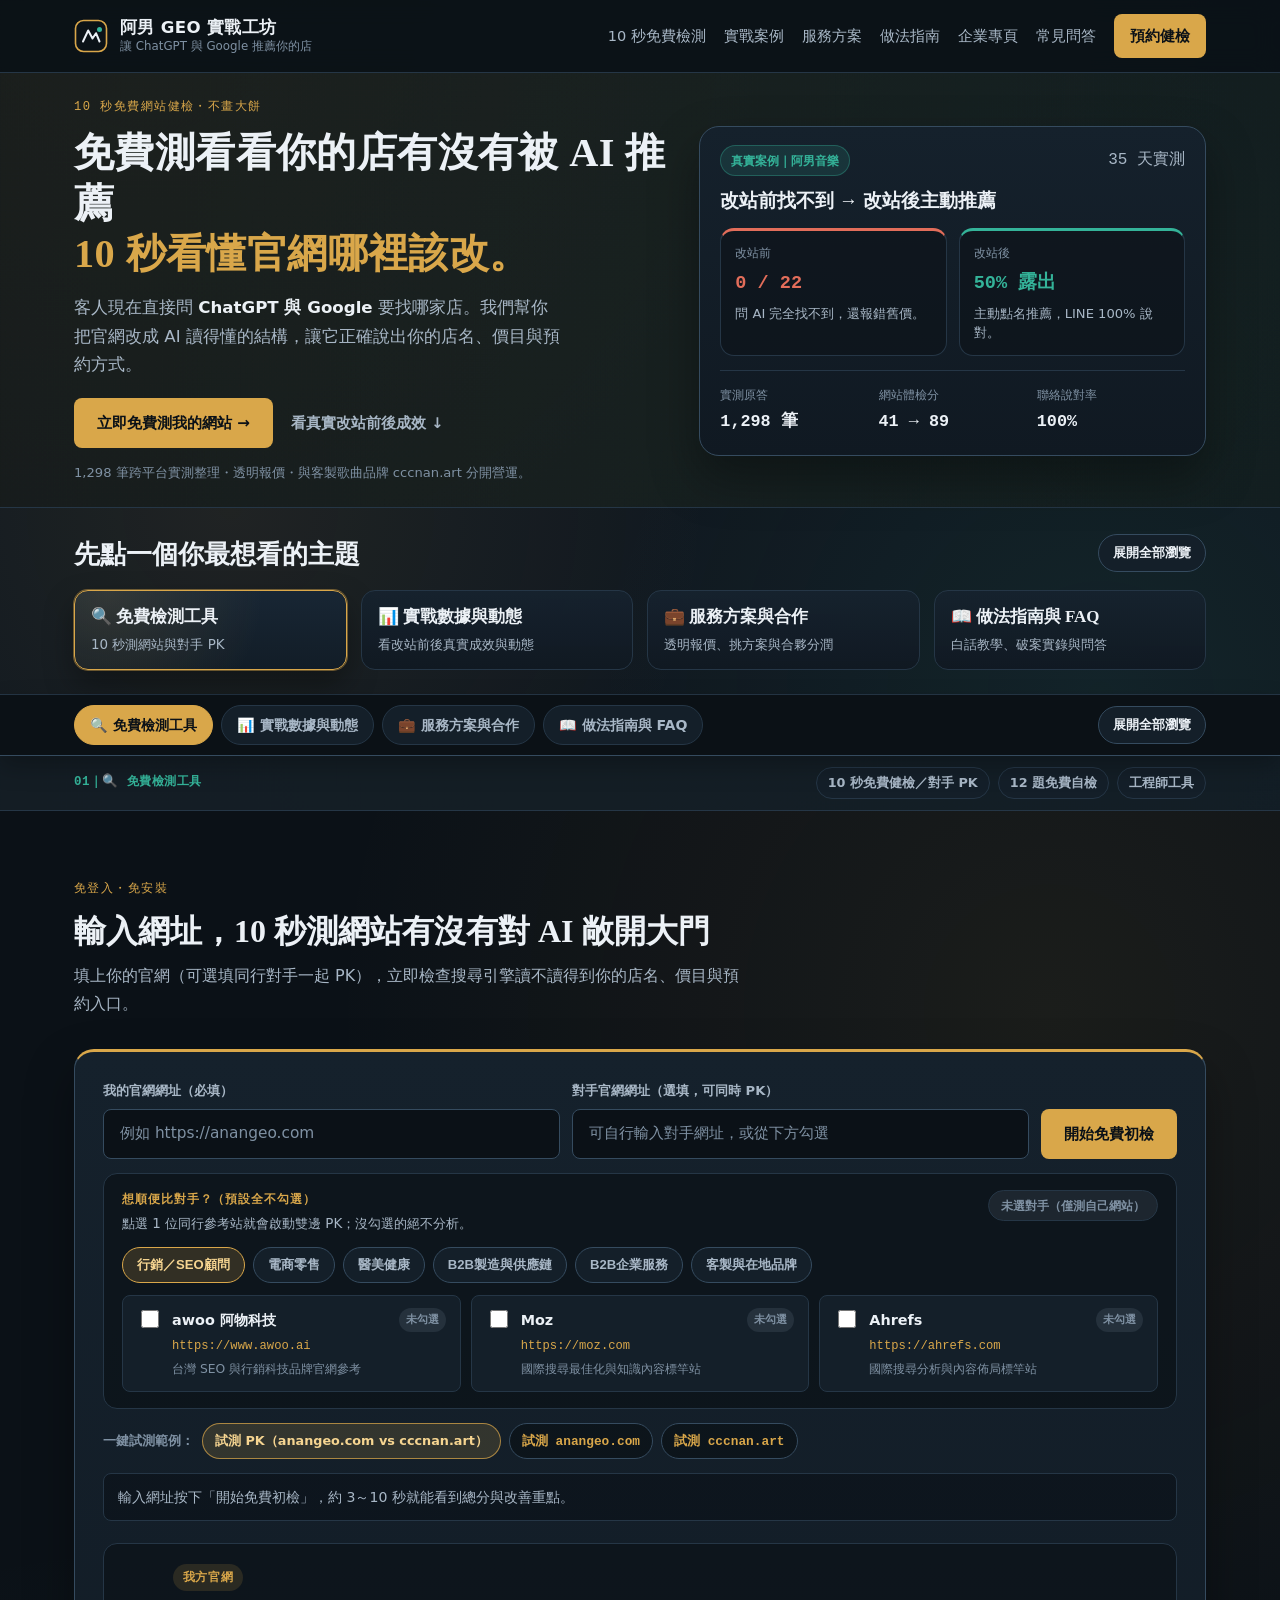
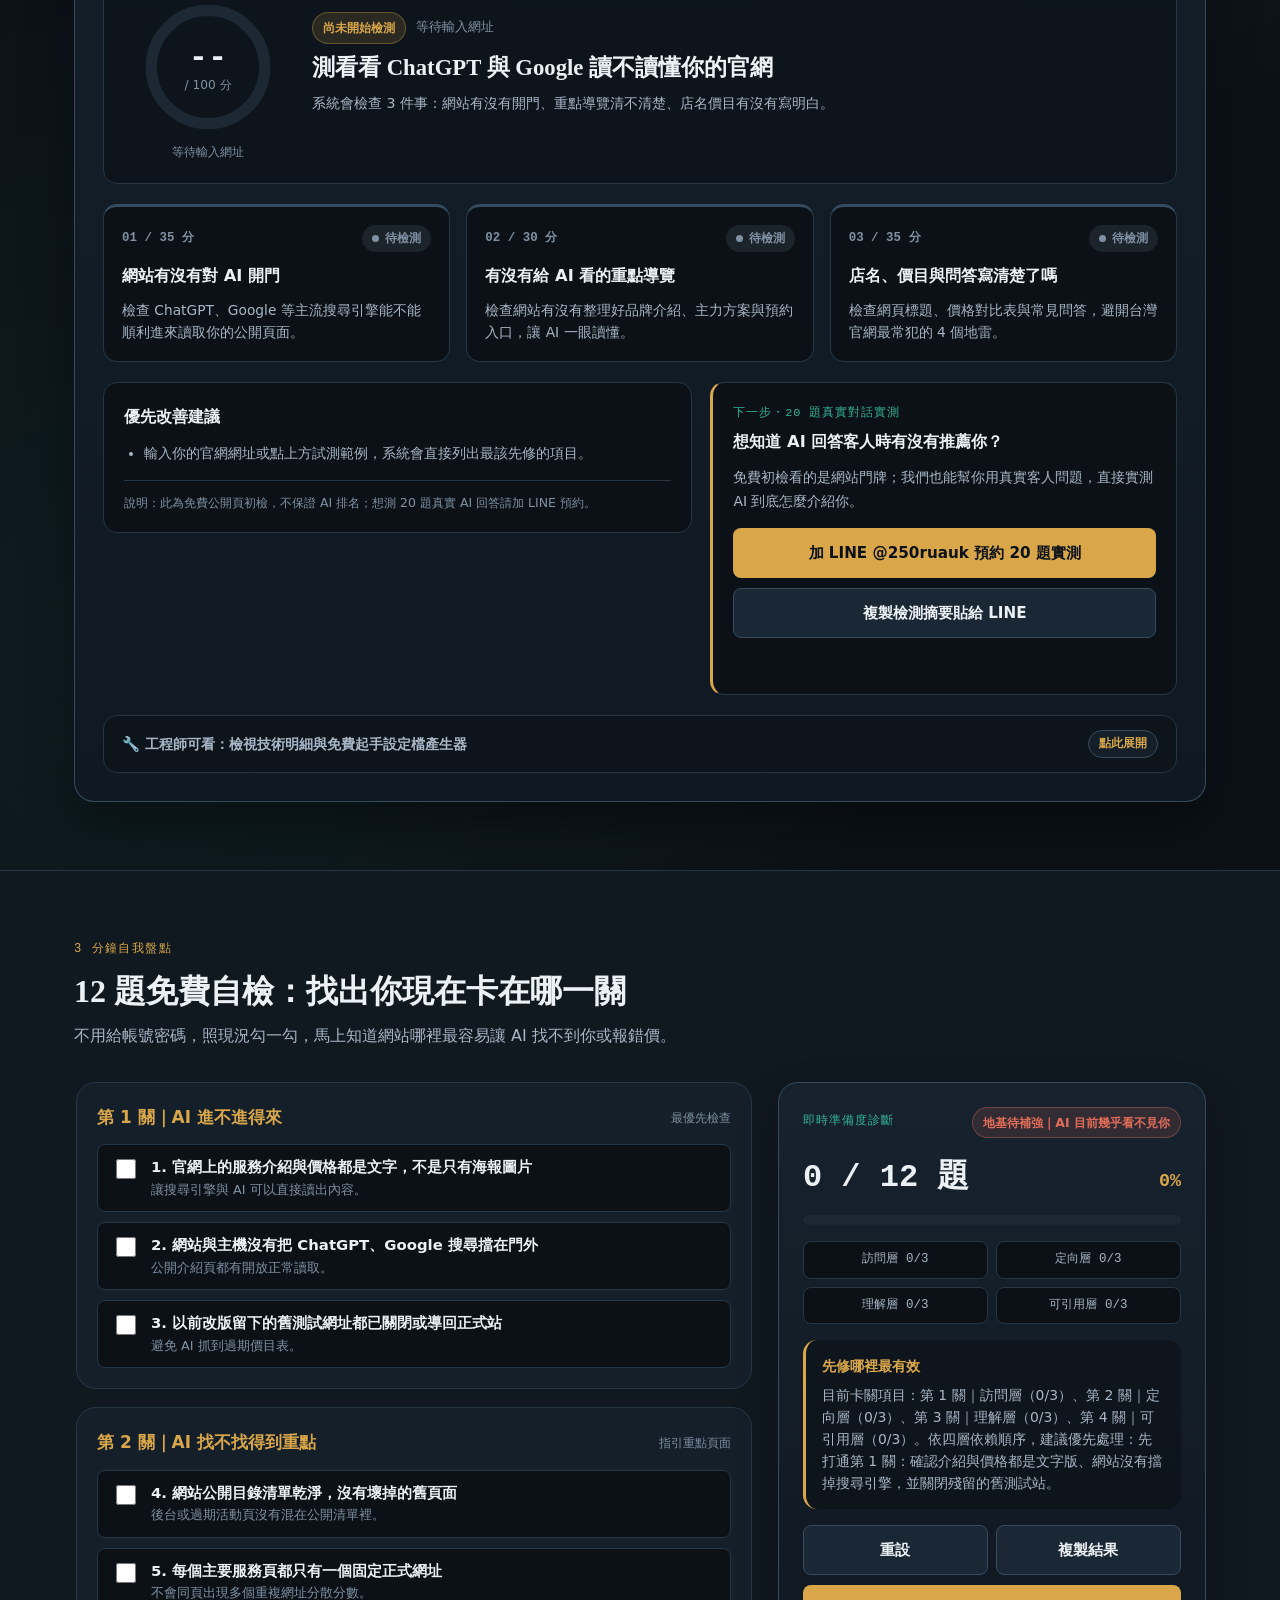
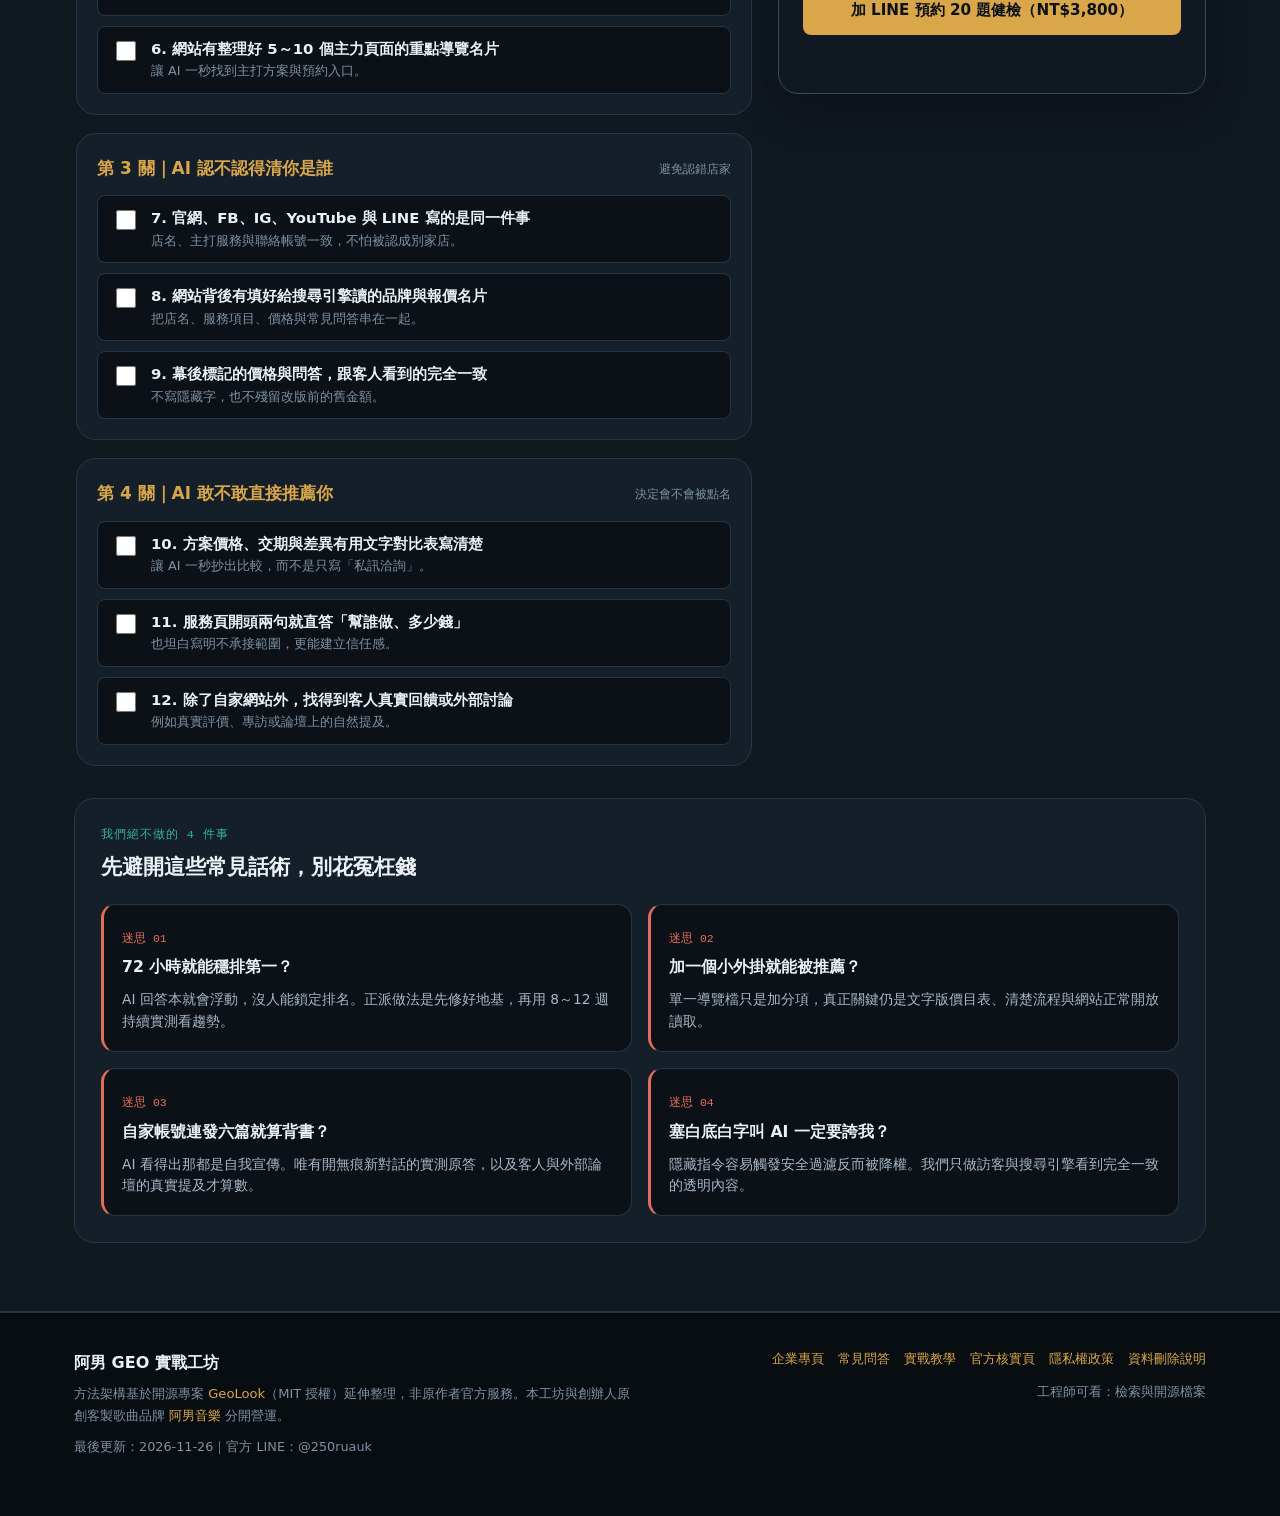
==== commit 79e27134: "feat(geo-meta-live-1): add bilingual privacy and data-deletion pages plus Meta review guide" ====
--- a/index.html
+++ b/index.html
@@ -1953,6 +1953,8 @@
           <a href="/faq/">常見問答</a>
           <a href="/guides/why-ai-misses-your-site/">實戰教學</a>
           <a href="/ai-instructions/">官方核實頁</a>
+          <a href="/privacy/">隱私權政策</a>
+          <a href="/data-deletion/">資料刪除說明</a>
         </div>
         <details class="footer-tech-details" id="footer-tech-details">
           <summary>工程師可看：檢索與開源檔案</summary>
--- a/styles.css
+++ b/styles.css
@@ -3992,11 +3992,11 @@
   }
 }
 
-/* ==================== Relay 即時動態區塊（LINE@ 自動同步・深海金綠） ==================== */
+/* ==================== Relay 部落格雜誌感專欄與文章閱讀燈箱（geo-site-17） ==================== */
 .relay-updates-section {
   background:
-    radial-gradient(circle at 10% 15%, rgba(52, 179, 153, 0.08), transparent 42%),
-    radial-gradient(circle at 90% 85%, rgba(217, 167, 74, 0.08), transparent 42%),
+    radial-gradient(circle at 8% 12%, rgba(52, 179, 153, 0.08), transparent 40%),
+    radial-gradient(circle at 92% 88%, rgba(217, 167, 74, 0.08), transparent 40%),
     var(--bg-alt);
   border-top: 1px solid var(--border-subtle);
   border-bottom: 1px solid var(--border-subtle);
@@ -4008,22 +4008,26 @@
   align-items: flex-end;
   justify-content: space-between;
   gap: 16px;
-  margin-bottom: 24px;
+  padding-bottom: 22px;
+  margin-bottom: 28px;
+  border-bottom: 1px solid rgba(53, 75, 95, 0.55);
 }
 
 .relay-updates-head h2 {
   margin: 0 0 8px;
   font-family: var(--font-display);
-  font-size: clamp(1.45rem, 2.5vw, 1.95rem);
-  line-height: 1.3;
-  color: var(--ink-primary);
-}
-
-.relay-updates-grid {
-  display: grid;
-  grid-template-columns: repeat(auto-fit, minmax(290px, 1fr));
-  gap: 20px;
-  align-items: start;
+  font-size: clamp(1.55rem, 2.6vw, 2.08rem);
+  line-height: 1.28;
+  letter-spacing: 0.01em;
+  color: var(--ink-primary);
+}
+
+.relay-featured-wrap {
+  margin-bottom: 28px;
+}
+
+.relay-featured-wrap:last-child {
+  margin-bottom: 0;
 }
 
 .relay-update-card {
@@ -4031,21 +4035,86 @@
   flex-direction: column;
   background: var(--bg-surface);
   border: 1px solid var(--border-subtle);
-  border-radius: var(--radius-md);
+  border-radius: var(--radius-lg);
   overflow: hidden;
   min-width: 0;
-  transition: border-color 0.2s ease, transform 0.16s ease;
+  cursor: pointer;
+  transition: border-color 0.22s ease, transform 0.2s ease, box-shadow 0.22s ease;
 }
 
 .relay-update-card:hover {
-  border-color: rgba(217, 167, 74, 0.55);
-  transform: translateY(-2px);
-}
-
+  border-color: rgba(217, 167, 74, 0.58);
+  transform: translateY(-3px);
+  box-shadow: 0 18px 40px rgba(4, 9, 14, 0.42);
+}
+
+.relay-update-card:focus-within {
+  border-color: rgba(217, 167, 74, 0.7);
+}
+
+/* 首篇精選主文大卡片（桌面左右雙欄雜誌感，手機上圖下文） */
+.relay-update-card.relay-featured-card {
+  display: grid;
+  grid-template-columns: minmax(0, 1.18fr) minmax(0, 1fr);
+  align-items: stretch;
+  background: linear-gradient(140deg, #172431 0%, var(--bg-surface) 58%, #111b24 100%);
+  border-color: rgba(53, 75, 95, 0.85);
+}
+
+.relay-featured-card .relay-featured-media {
+  height: 100%;
+  min-height: 300px;
+  border-bottom: 0;
+  border-right: 1px solid var(--border-subtle);
+}
+
+.relay-featured-card .relay-featured-body {
+  padding: 34px 36px;
+  justify-content: center;
+  gap: 14px;
+}
+
+.relay-featured-card .relay-featured-title {
+  font-size: clamp(1.36rem, 2.25vw, 1.82rem);
+  line-height: 1.34;
+  letter-spacing: 0.01em;
+}
+
+.relay-featured-card .relay-featured-summary {
+  font-size: 0.98rem;
+  line-height: 1.78;
+  display: -webkit-box;
+  -webkit-box-orient: vertical;
+  -webkit-line-clamp: 3;
+  overflow: hidden;
+  flex: 0 1 auto;
+}
+
+/* 後續文章格線（2～3 欄部落格卡片，留白充足） */
+.relay-updates-grid,
+.relay-blog-grid {
+  display: grid;
+  grid-template-columns: repeat(3, minmax(0, 1fr));
+  gap: 24px;
+  align-items: stretch;
+}
+
+.relay-blog-grid[data-grid-count="1"],
+.relay-blog-grid[data-grid-count="2"] {
+  grid-template-columns: repeat(2, minmax(0, 1fr));
+}
+
+.relay-grid-card {
+  height: 100%;
+  border-radius: var(--radius-md);
+}
+
+/* 封面媒體區（統一 16:10 比例・深海攝影棚底框防海報裁字） */
 .relay-card-media {
+  position: relative;
   width: 100%;
   aspect-ratio: 16 / 10;
-  background: var(--bg-canvas);
+  background: radial-gradient(circle at 50% 42%, #152230 0%, #0a1016 100%);
   border-bottom: 1px solid var(--border-subtle);
   overflow: hidden;
   display: flex;
@@ -4058,14 +4127,69 @@
   width: 100%;
   height: 100%;
   object-fit: contain;
+  transition: transform 0.36s ease;
+}
+
+.relay-update-card:hover .relay-card-media img {
+  transform: scale(1.028);
+}
+
+/* 無圖貼文優雅補位卡（質感漸層＋品牌字樣與日期排版） */
+.relay-card-media-fallback {
+  background:
+    radial-gradient(circle at 18% 20%, rgba(217, 167, 74, 0.2), transparent 52%),
+    radial-gradient(circle at 86% 84%, rgba(52, 179, 153, 0.16), transparent 52%),
+    linear-gradient(135deg, #162433 0%, #0f1821 54%, #1a252a 100%);
+  padding: 20px;
+}
+
+.relay-fallback-frame {
+  width: 100%;
+  height: 100%;
+  border: 1px solid rgba(217, 167, 74, 0.28);
+  border-radius: var(--radius-sm);
+  background: rgba(11, 17, 23, 0.34);
+  display: flex;
+  flex-direction: column;
+  align-items: flex-start;
+  justify-content: space-between;
+  padding: 20px 22px;
+  gap: 10px;
+}
+
+.relay-fallback-kicker {
+  font-family: var(--font-mono);
+  font-size: 0.7rem;
+  letter-spacing: 0.16em;
+  color: var(--accent-brass);
+  text-transform: uppercase;
+}
+
+.relay-fallback-brand {
+  font-family: var(--font-display);
+  font-size: clamp(1.22rem, 2vw, 1.56rem);
+  font-weight: 700;
+  line-height: 1.3;
+  letter-spacing: 0.04em;
+  color: var(--ink-primary);
+}
+
+.relay-fallback-date {
+  font-family: var(--font-mono);
+  font-size: 0.82rem;
+  letter-spacing: 0.08em;
+  color: var(--accent-teal);
+  padding-top: 8px;
+  border-top: 1px solid rgba(52, 179, 153, 0.28);
+  width: 100%;
 }
 
 .relay-card-body {
   display: flex;
   flex: 1;
   flex-direction: column;
-  gap: 10px;
-  padding: 20px;
+  gap: 12px;
+  padding: 22px 24px 20px;
   min-width: 0;
 }
 
@@ -4074,11 +4198,24 @@
   flex-wrap: wrap;
   align-items: center;
   gap: 8px;
+}
+
+.relay-card-badge {
+  display: inline-flex;
+  align-items: center;
+  font-size: 0.75rem;
+  font-weight: 700;
+  letter-spacing: 0.04em;
+  color: #0b1117;
+  background: var(--accent-brass);
+  border-radius: 999px;
+  padding: 2px 10px;
 }
 
 .relay-card-date {
   font-family: var(--font-mono);
   font-size: 0.76rem;
+  letter-spacing: 0.03em;
   color: var(--accent-teal);
   background: var(--accent-teal-soft);
   border: 1px solid rgba(52, 179, 153, 0.3);
@@ -4088,7 +4225,7 @@
 
 .relay-card-price {
   font-family: var(--font-mono);
-  font-size: 0.76rem;
+  font-size: 0.75rem;
   font-weight: 700;
   color: #f4d28b;
   background: var(--accent-brass-soft);
@@ -4102,54 +4239,330 @@
 .relay-card-title {
   margin: 0;
   font-family: var(--font-display);
-  font-size: 1.14rem;
-  line-height: 1.4;
+  font-size: 1.18rem;
+  font-weight: 700;
+  line-height: 1.42;
   color: var(--ink-primary);
   overflow-wrap: anywhere;
 }
 
 .relay-card-summary {
   margin: 0;
-  font-size: 0.92rem;
-  line-height: 1.65;
-  color: var(--ink-secondary);
-  white-space: pre-line;
+  font-size: 0.93rem;
+  line-height: 1.7;
+  color: var(--ink-secondary);
   overflow-wrap: anywhere;
+  display: -webkit-box;
+  -webkit-box-orient: vertical;
+  -webkit-line-clamp: 2;
+  overflow: hidden;
   flex: 1;
 }
 
 .relay-card-foot {
   display: flex;
+  flex-wrap: wrap;
   align-items: center;
   justify-content: space-between;
   gap: 12px;
-  padding-top: 12px;
-  margin-top: 4px;
+  padding-top: 14px;
+  margin-top: auto;
   border-top: 1px solid rgba(37, 54, 70, 0.75);
+}
+
+.relay-read-btn {
+  display: inline-flex;
+  align-items: center;
+  gap: 6px;
+  padding: 7px 14px;
+  border-radius: 999px;
+  border: 1px solid rgba(217, 167, 74, 0.45);
+  background: rgba(217, 167, 74, 0.1);
+  color: #f4d28b;
+  font: inherit;
+  font-size: 0.86rem;
+  font-weight: 700;
+  cursor: pointer;
+  transition: background-color 0.18s ease, border-color 0.18s ease, color 0.18s ease;
+}
+
+.relay-read-btn:hover,
+.relay-update-card:hover .relay-read-btn {
+  background: var(--accent-brass);
+  border-color: var(--accent-brass);
+  color: #0b1117;
 }
 
 .relay-card-link {
   display: inline-flex;
   align-items: center;
-  gap: 6px;
-  font-size: 0.86rem;
-  font-weight: 700;
+  gap: 4px;
+  font-size: 0.84rem;
+  font-weight: 600;
+  color: var(--ink-secondary);
+  text-decoration: none;
+}
+
+.relay-card-link:hover {
   color: var(--accent-brass);
-  text-decoration: none;
-}
-
-.relay-card-link:hover {
+  text-decoration: underline;
+}
+
+/* ==================== 部落格清爽閱讀燈箱（Relay Article Reader Modal） ==================== */
+body.relay-reader-open {
+  overflow: hidden;
+}
+
+.relay-reader-backdrop {
+  position: fixed;
+  inset: 0;
+  z-index: 220;
+  display: flex;
+  align-items: center;
+  justify-content: center;
+  padding: 28px 20px;
+  background: rgba(6, 11, 16, 0.84);
+  backdrop-filter: blur(10px);
+  opacity: 0;
+  transition: opacity 0.18s ease;
+}
+
+.relay-reader-backdrop.is-open {
+  opacity: 1;
+}
+
+.relay-reader-backdrop[hidden] {
+  display: none;
+}
+
+.relay-reader-dialog {
+  width: min(780px, 100%);
+  max-height: min(88vh, 920px);
+  display: flex;
+  flex-direction: column;
+  background: #101922;
+  border: 1px solid var(--border-strong);
+  border-radius: var(--radius-lg);
+  box-shadow: 0 28px 72px rgba(0, 0, 0, 0.62);
+  overflow: hidden;
+  transform: translateY(8px);
+  transition: transform 0.2s ease;
+}
+
+.relay-reader-backdrop.is-open .relay-reader-dialog {
+  transform: translateY(0);
+}
+
+.relay-reader-topbar {
+  display: flex;
+  align-items: center;
+  justify-content: space-between;
+  gap: 16px;
+  padding: 14px 24px;
+  background: rgba(16, 25, 34, 0.96);
+  border-bottom: 1px solid var(--border-subtle);
+  flex-shrink: 0;
+}
+
+.relay-reader-brand {
+  font-family: var(--font-mono);
+  font-size: 0.78rem;
+  letter-spacing: 0.08em;
+  color: var(--ink-muted);
+}
+
+.relay-reader-close-btn {
+  display: inline-flex;
+  align-items: center;
+  justify-content: center;
+  width: 40px;
+  height: 40px;
+  border-radius: 999px;
+  border: 1px solid var(--border-subtle);
+  background: var(--bg-surface);
+  color: var(--ink-primary);
+  font: inherit;
+  font-size: 1.12rem;
+  line-height: 1;
+  cursor: pointer;
+  transition: border-color 0.16s ease, background-color 0.16s ease, color 0.16s ease;
+}
+
+.relay-reader-close-btn:hover {
+  border-color: var(--accent-brass);
+  background: rgba(217, 167, 74, 0.14);
   color: #f4d28b;
-  text-decoration: underline;
+}
+
+.relay-reader-scroll {
+  overflow-y: auto;
+  padding: 32px 40px 36px;
+  flex: 1 1 auto;
+}
+
+.relay-reader-meta {
+  display: flex;
+  flex-wrap: wrap;
+  align-items: center;
+  gap: 10px;
+  margin-bottom: 16px;
+}
+
+.relay-reader-title {
+  margin: 0 0 24px;
+  font-family: var(--font-display);
+  font-size: clamp(1.48rem, 2.8vw, 2.05rem);
+  line-height: 1.36;
+  color: var(--ink-primary);
+  overflow-wrap: anywhere;
+}
+
+.relay-reader-figure {
+  margin: 0 0 28px;
+  padding: 12px;
+  border-radius: var(--radius-md);
+  background: #0a1016;
+  border: 1px solid var(--border-subtle);
+  display: flex;
+  align-items: center;
+  justify-content: center;
+}
+
+.relay-reader-figure[hidden] {
+  display: none;
+}
+
+.relay-reader-img {
+  display: block;
+  width: 100%;
+  height: auto;
+  max-height: min(56vh, 520px);
+  object-fit: contain;
+  border-radius: var(--radius-sm);
+}
+
+.relay-reader-content {
+  max-width: 66ch;
+  color: var(--ink-primary);
+  font-size: 1.03rem;
+  line-height: 1.88;
+}
+
+.relay-reader-paragraph {
+  margin: 0 0 18px;
+  color: #d6e0ea;
+  overflow-wrap: anywhere;
+}
+
+.relay-reader-paragraph:last-child {
+  margin-bottom: 0;
+}
+
+.relay-reader-footer {
+  display: flex;
+  flex-wrap: wrap;
+  align-items: center;
+  justify-content: space-between;
+  gap: 12px;
+  padding: 16px 24px;
+  background: rgba(11, 17, 23, 0.94);
+  border-top: 1px solid var(--border-subtle);
+  flex-shrink: 0;
+}
+
+.relay-reader-threads-link[hidden] {
+  display: none;
+}
+
+.relay-reader-close-bottom {
+  min-height: 42px;
+  padding: 8px 18px;
+  border-radius: var(--radius-sm);
+  border: 1px solid var(--border-strong);
+  background: transparent;
+  color: var(--ink-secondary);
+  font: inherit;
+  font-size: 0.9rem;
+  font-weight: 600;
+  cursor: pointer;
+}
+
+.relay-reader-close-bottom:hover {
+  border-color: var(--accent-brass);
+  color: var(--ink-primary);
+}
+
+@media (max-width: 1024px) {
+  .relay-updates-grid,
+  .relay-blog-grid {
+    grid-template-columns: repeat(2, minmax(0, 1fr));
+  }
+
+  .relay-featured-card .relay-featured-body {
+    padding: 26px 28px;
+  }
+}
+
+@media (max-width: 900px) {
+  .relay-update-card.relay-featured-card {
+    grid-template-columns: minmax(0, 1fr);
+  }
+
+  .relay-featured-card .relay-featured-media {
+    min-height: 0;
+    border-right: 0;
+    border-bottom: 1px solid var(--border-subtle);
+  }
+
+  .relay-featured-card .relay-featured-body {
+    padding: 22px 22px 20px;
+  }
 }
 
 @media (max-width: 720px) {
-  .relay-updates-grid {
+  .relay-updates-grid,
+  .relay-blog-grid,
+  .relay-blog-grid[data-grid-count="1"],
+  .relay-blog-grid[data-grid-count="2"] {
     grid-template-columns: minmax(0, 1fr);
-  }
-
-  .relay-card-body {
-    padding: 16px;
+    gap: 18px;
+  }
+
+  .relay-card-body,
+  .relay-featured-card .relay-featured-body {
+    padding: 18px;
+  }
+
+  .relay-reader-backdrop {
+    padding: 12px;
+    align-items: flex-end;
+  }
+
+  .relay-reader-dialog {
+    width: 100%;
+    max-height: 92vh;
+    border-radius: 16px;
+  }
+
+  .relay-reader-topbar {
+    padding: 12px 16px;
+  }
+
+  .relay-reader-scroll {
+    padding: 22px 18px 26px;
+  }
+
+  .relay-reader-footer {
+    padding: 12px 16px;
+  }
+}
+
+@media (prefers-reduced-motion: reduce) {
+  .relay-update-card,
+  .relay-card-media img,
+  .relay-reader-backdrop,
+  .relay-reader-dialog {
+    transition: none;
   }
 }
 
@@ -5066,3 +5479,221 @@
     padding: 18px;
   }
 }
+
+/* ==================== geo-meta-live-1: Bilingual Legal & Compliance Pages ==================== */
+.legal-en-lead {
+  display: inline-block;
+  margin-top: 10px;
+  font-size: 0.94rem;
+  color: var(--ink-muted);
+  line-height: 1.65;
+}
+
+.legal-toc {
+  display: flex;
+  flex-wrap: wrap;
+  gap: 10px;
+  margin-top: 22px;
+}
+
+.legal-toc a {
+  display: inline-flex;
+  align-items: center;
+  padding: 7px 14px;
+  border-radius: 999px;
+  background: var(--bg-surface);
+  border: 1px solid var(--border-subtle);
+  color: var(--ink-secondary);
+  font-size: 0.84rem;
+  font-weight: 600;
+  transition: border-color 0.18s ease, color 0.18s ease;
+}
+
+.legal-toc a:hover {
+  border-color: var(--accent-brass);
+  color: var(--ink-primary);
+  text-decoration: none;
+}
+
+.legal-card {
+  display: grid;
+  gap: 18px;
+  scroll-margin-top: 88px;
+}
+
+.legal-card code {
+  overflow-wrap: anywhere;
+  word-break: break-word;
+}
+
+.legal-method-card {
+  border-top: 3px solid var(--accent-brass);
+}
+
+.legal-method-card.is-auto {
+  border-top-color: var(--accent-teal);
+}
+
+.legal-section-head {
+  display: flex;
+  flex-direction: column;
+  align-items: flex-start;
+  gap: 8px;
+}
+
+.legal-section-head h2 {
+  margin: 0;
+}
+
+.legal-bilingual-grid {
+  display: grid;
+  grid-template-columns: repeat(2, minmax(0, 1fr));
+  gap: 16px;
+}
+
+.legal-lang-pane {
+  background: var(--bg-alt);
+  border: 1px solid var(--border-subtle);
+  border-radius: var(--radius-md);
+  padding: 18px 20px;
+  min-width: 0;
+  overflow-wrap: anywhere;
+}
+
+.legal-lang-pane p {
+  font-size: 0.93rem;
+  line-height: 1.72;
+}
+
+.legal-lang-pane .check-list {
+  margin: 0;
+  padding-left: 1.25rem;
+  display: grid;
+  gap: 10px;
+  color: var(--ink-secondary);
+  font-size: 0.92rem;
+  line-height: 1.68;
+}
+
+.legal-lang-pane .check-list strong {
+  color: var(--ink-primary);
+}
+
+.legal-lang-tag {
+  display: inline-block;
+  font-family: var(--font-mono);
+  font-size: 0.72rem;
+  font-weight: 700;
+  letter-spacing: 0.08em;
+  padding: 3px 9px;
+  border-radius: 5px;
+  margin-bottom: 12px;
+}
+
+.legal-lang-tag.is-zh {
+  background: var(--accent-brass-soft);
+  color: var(--accent-brass);
+  border: 1px solid rgba(217, 167, 74, 0.35);
+}
+
+.legal-lang-tag.is-en {
+  background: var(--accent-teal-soft);
+  color: var(--accent-teal);
+  border: 1px solid rgba(52, 179, 153, 0.35);
+}
+
+.legal-url-box {
+  display: grid;
+  gap: 12px;
+  padding: 16px 18px;
+  border-radius: var(--radius-md);
+  background: rgba(11, 17, 23, 0.72);
+  border: 1px solid var(--border-strong);
+  min-width: 0;
+}
+
+.legal-url-row {
+  display: grid;
+  gap: 4px;
+  min-width: 0;
+}
+
+.legal-url-label {
+  font-size: 0.8rem;
+  font-weight: 700;
+  color: var(--ink-muted);
+}
+
+.legal-url-row code {
+  display: block;
+  padding: 8px 12px;
+  font-size: 0.86rem;
+  overflow-wrap: anywhere;
+  word-break: break-word;
+}
+
+.legal-table-wrap {
+  width: 100%;
+  overflow-x: auto;
+  border-radius: var(--radius-md);
+  border: 1px solid var(--border-subtle);
+}
+
+.legal-table {
+  width: 100%;
+  border-collapse: collapse;
+  font-size: 0.9rem;
+}
+
+.legal-table th,
+.legal-table td {
+  padding: 12px 14px;
+  text-align: left;
+  border-bottom: 1px solid var(--border-subtle);
+  vertical-align: top;
+}
+
+.legal-table th {
+  background: var(--bg-elevated);
+  color: var(--ink-primary);
+  font-weight: 700;
+  white-space: nowrap;
+}
+
+.legal-table td {
+  background: var(--bg-alt);
+  color: var(--ink-secondary);
+}
+
+.legal-table tr:last-child td {
+  border-bottom: 0;
+}
+
+.legal-action-row {
+  display: flex;
+  flex-wrap: wrap;
+  gap: 12px;
+  align-items: center;
+}
+
+.legal-btn-sub {
+  display: block;
+  font-size: 0.76rem;
+  font-weight: 600;
+  opacity: 0.85;
+}
+
+@media (max-width: 820px) {
+  .legal-bilingual-grid {
+    grid-template-columns: minmax(0, 1fr);
+  }
+
+  .legal-lang-pane {
+    padding: 16px;
+  }
+
+  .legal-action-row .btn {
+    width: 100%;
+    text-align: center;
+  }
+}
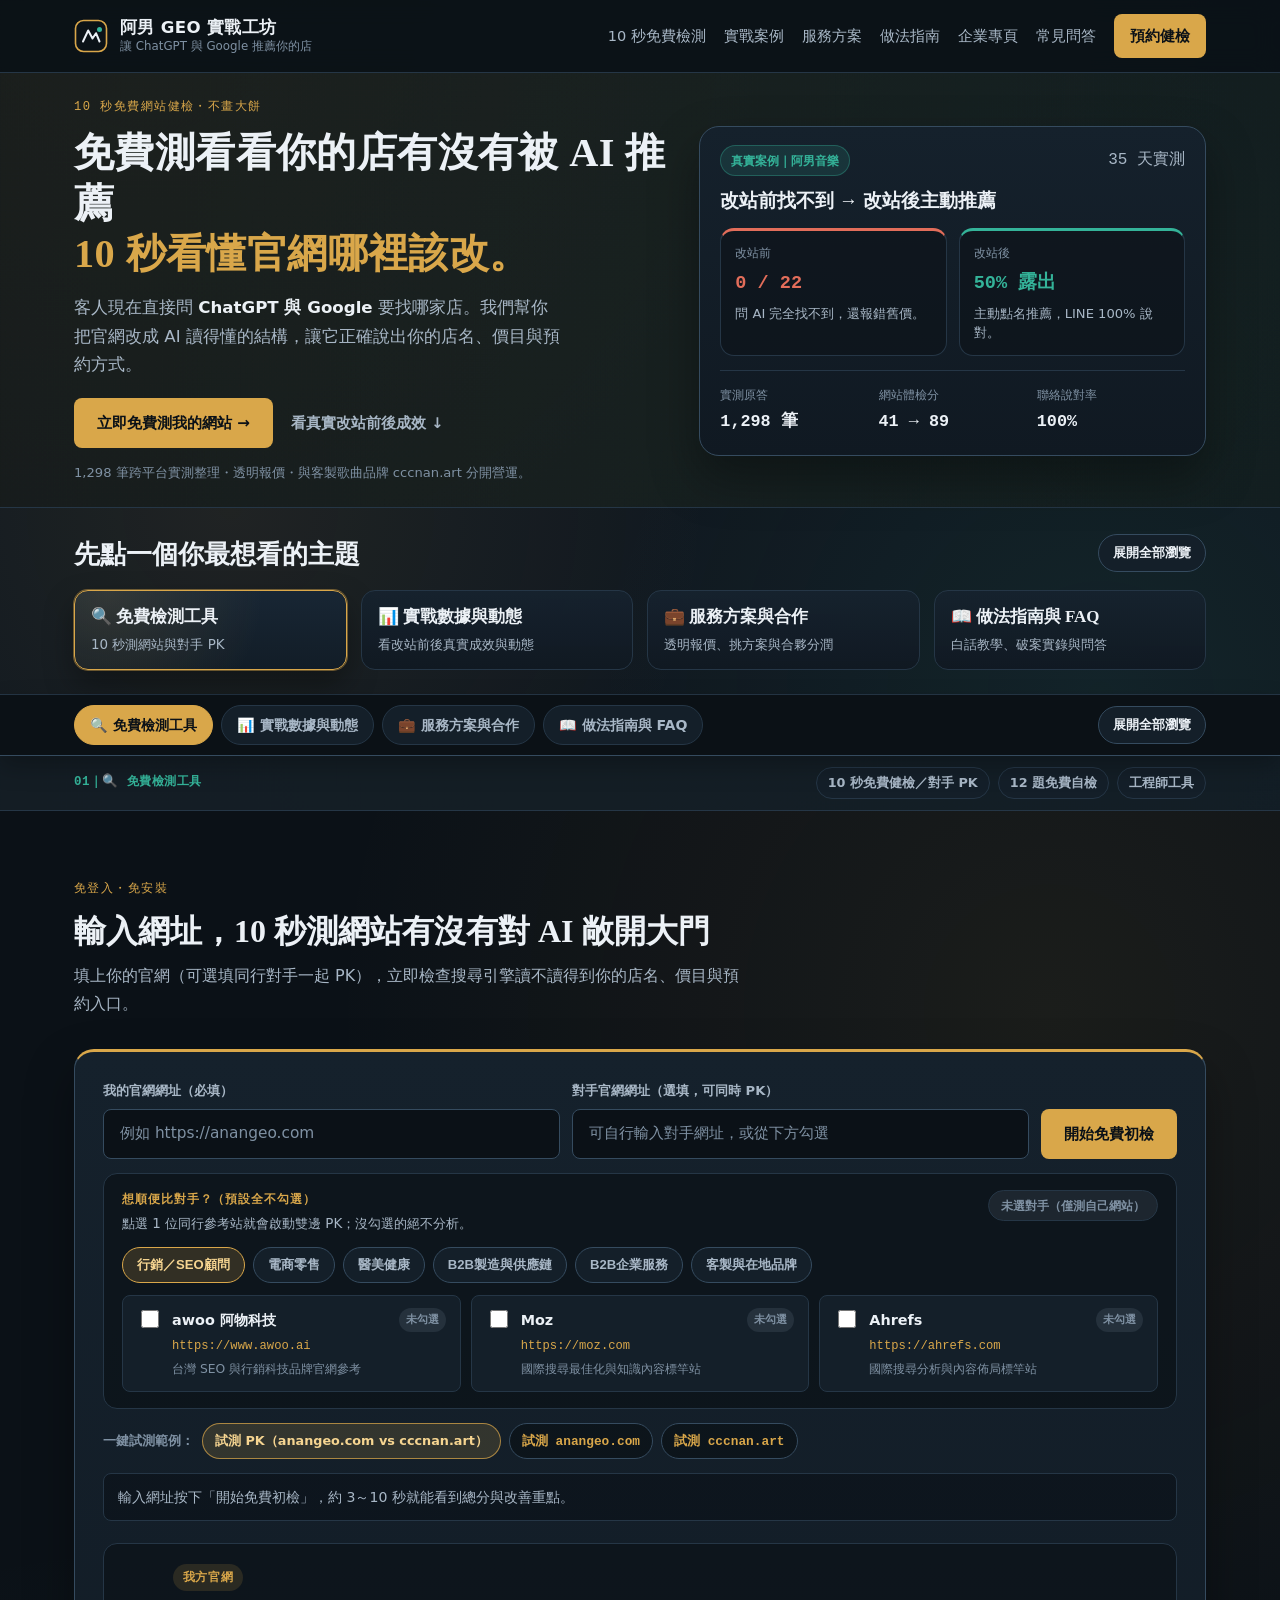
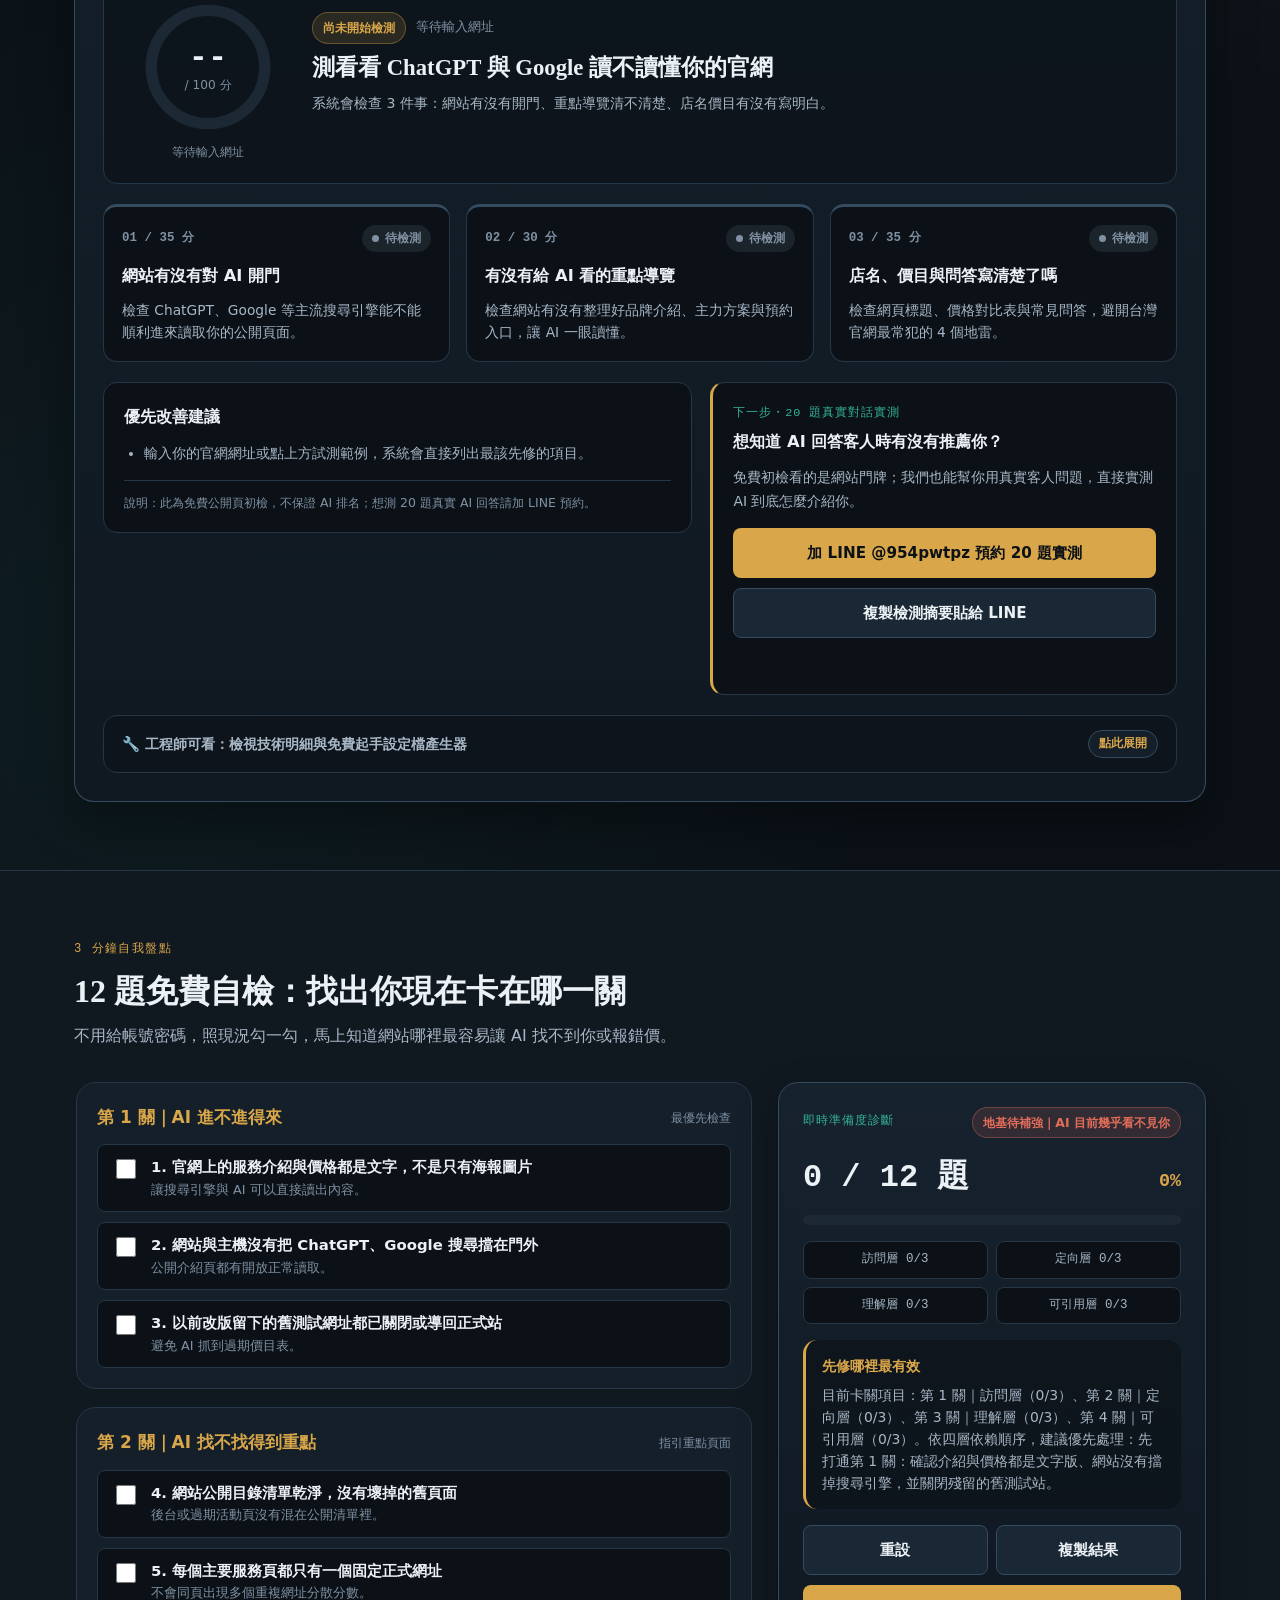
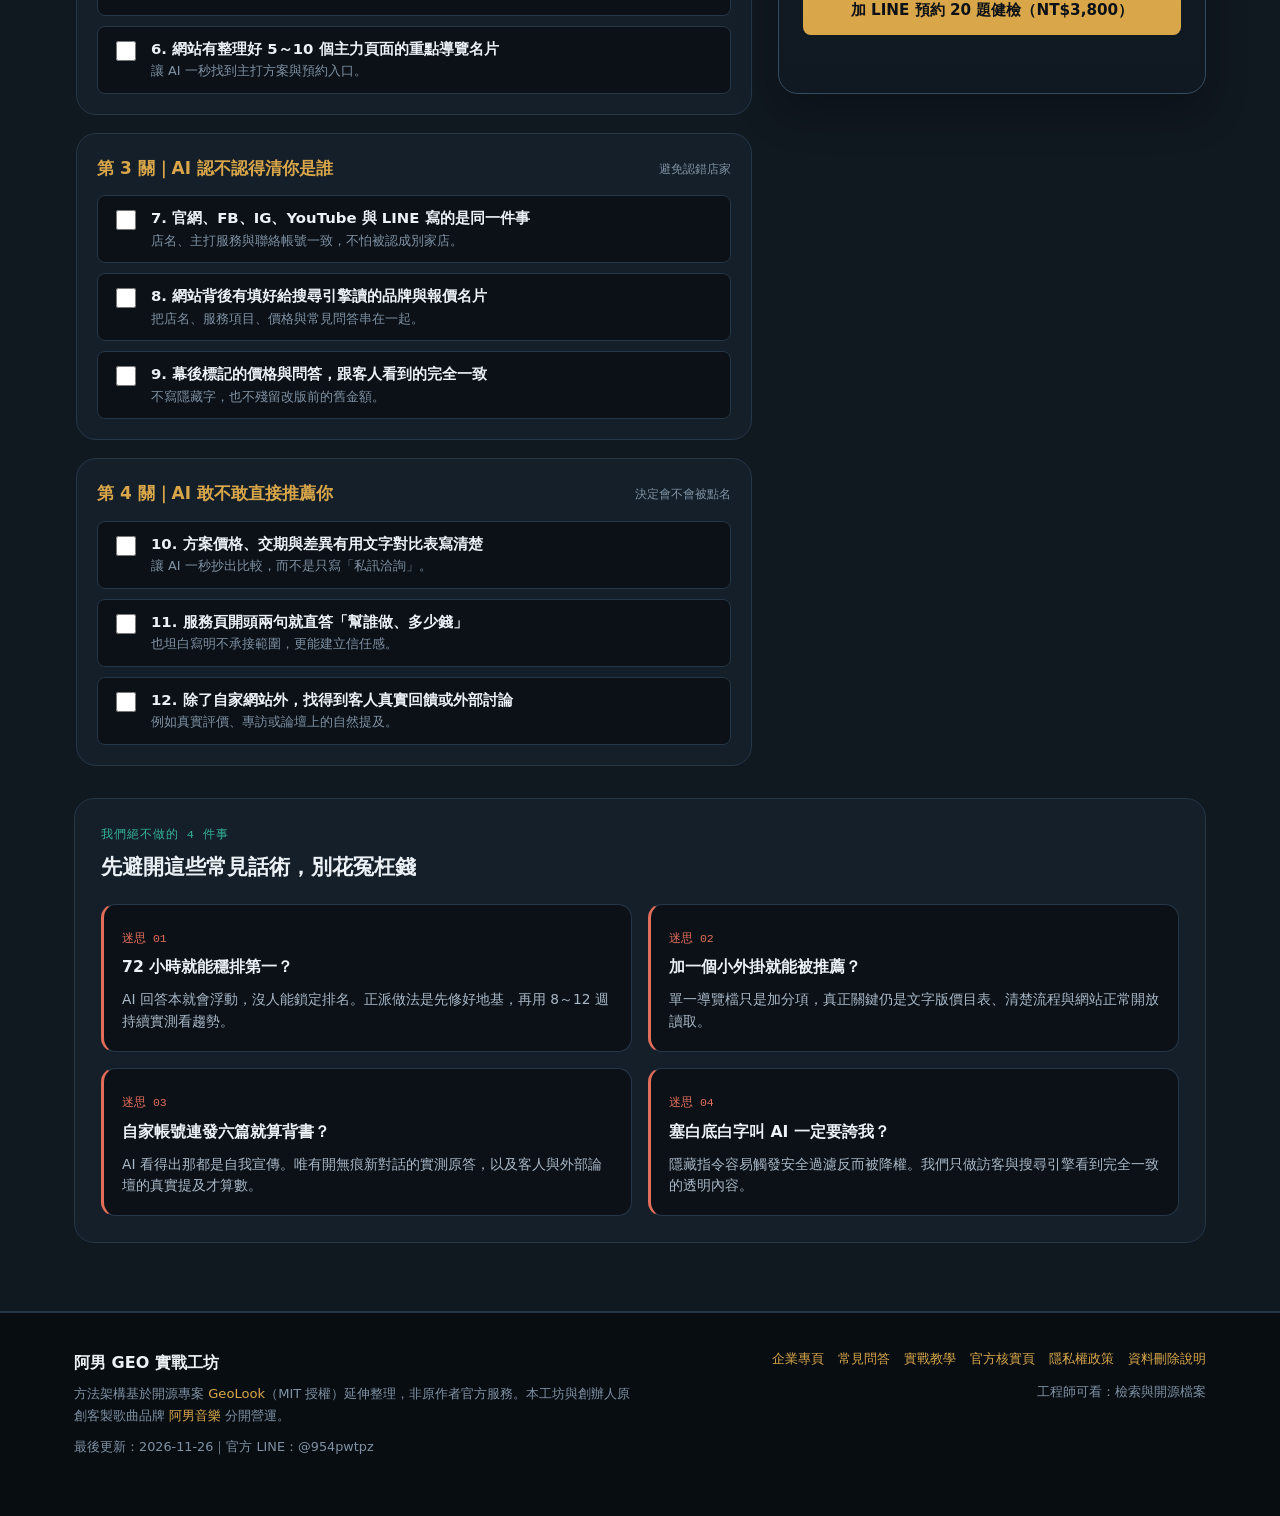
==== commit a3b3a1c0: "fix: replace @250ruauk with @954pwtpz across all anangeo.com pages and APIs" ====
--- a/index.html
+++ b/index.html
@@ -53,8 +53,8 @@
         "contactPoint": {
           "@type": "ContactPoint",
           "contactType": "customer service",
-          "name": "官方 LINE @250ruauk",
-          "url": "https://line.me/R/ti/p/@250ruauk",
+          "name": "官方 LINE @954pwtpz",
+          "url": "https://line.me/R/ti/p/@954pwtpz",
           "availableLanguage": ["zh-Hant"]
         },
         "sameAs": [
@@ -212,7 +212,7 @@
             "name": "預約 GEO 健檢需要透過哪個聯絡入口？",
             "acceptedAnswer": {
               "@type": "Answer",
-              "text": "請加入官方 LINE @250ruauk，傳送您的品牌網址、主要產品或服務價格區間，以及 3 個最希望 AI 推薦您的真實提問（或附上網站 12 題自檢結果）。"
+              "text": "請加入官方 LINE @954pwtpz，傳送您的品牌網址、主要產品或服務價格區間，以及 3 個最希望 AI 推薦您的真實提問（或附上網站 12 題自檢結果）。"
             }
           }
         ]
@@ -693,8 +693,8 @@
                   <div class="live-unlocked-banner" id="live-unlocked-banner" hidden>
                     <strong id="live-unlocked-title">完整報告已免費解鎖</strong>
                     <span id="live-unlocked-msg"></span>
-                    <a class="btn btn-secondary btn-sm" href="https://line.me/R/ti/p/@250ruauk" target="_blank" rel="noopener noreferrer">
-                      加 LINE @250ruauk 預約 20 題實測
+                    <a class="btn btn-secondary btn-sm" href="https://line.me/R/ti/p/@954pwtpz" target="_blank" rel="noopener noreferrer">
+                      加 LINE @954pwtpz 預約 20 題實測
                     </a>
                   </div>
 
@@ -767,14 +767,45 @@
                       <h4>想知道 AI 回答客人時有沒有推薦你？</h4>
                       <p>免費初檢看的是網站門牌；我們也能幫你用真實客人問題，直接實測 AI 到底怎麼介紹你。</p>
                       <div class="live-cta-actions">
-                        <a class="btn btn-primary btn-full" href="https://line.me/R/ti/p/@250ruauk" target="_blank" rel="noopener noreferrer">
-                          加 LINE @250ruauk 預約 20 題實測
+                        <a class="btn btn-primary btn-full" href="https://line.me/R/ti/p/@954pwtpz" target="_blank" rel="noopener noreferrer">
+                          加 LINE @954pwtpz 預約 20 題實測
                         </a>
                         <button type="button" class="btn btn-secondary btn-full" id="copy-live-report-btn">
                           複製檢測摘要貼給 LINE
                         </button>
                       </div>
                       <p class="copy-feedback" id="live-copy-feedback" aria-live="polite"></p>
+                    </div>
+                  </div>
+
+                  <!-- 網站成交力 4 大指標 ＆ 贈送下週 5 篇五行發文處方箋（初檢完成並解鎖後呈現） -->
+                  <div class="live-conversion-wrap" id="live-conversion-wrap" hidden>
+                    <div class="conversion-section-head">
+                      <div>
+                        <span class="panel-kicker">成交力體檢・贈送專屬發文腳本</span>
+                        <h4 id="live-conversion-title">網站成交力 4 大指標</h4>
+                        <p class="conversion-section-sub" id="live-conversion-summary"></p>
+                      </div>
+                      <span class="pill pill-brass" id="live-conversion-badge">待診斷</span>
+                    </div>
+
+                    <div class="conversion-grid" id="live-conversion-grid"></div>
+
+                    <div class="wuxing-rx-box" id="live-wuxing-box">
+                      <div class="wuxing-rx-head">
+                        <div>
+                          <span class="panel-kicker" id="live-wuxing-industry">行業辨識</span>
+                          <h4 id="live-wuxing-headline">專屬下週 5 篇五行發文處方箋</h4>
+                          <p class="conversion-section-sub" id="live-wuxing-intro"></p>
+                        </div>
+                        <div class="wuxing-rx-actions">
+                          <button type="button" class="btn btn-secondary btn-sm" id="copy-wuxing-rx-btn">
+                            一鍵複製 5 篇處方箋
+                          </button>
+                        </div>
+                      </div>
+                      <div class="wuxing-rx-list" id="live-wuxing-list"></div>
+                      <p class="copy-feedback" id="live-wuxing-copy-fb" aria-live="polite"></p>
                     </div>
                   </div>
 
@@ -1046,7 +1077,7 @@
                     <button type="button" class="btn btn-secondary" id="quiz-reset-btn">重設</button>
                     <button type="button" class="btn btn-secondary" id="copy-quiz-btn">複製結果</button>
                   </div>
-                  <a class="btn btn-primary btn-full" href="https://line.me/R/ti/p/@250ruauk" target="_blank" rel="noopener noreferrer">加 LINE 預約 20 題健檢（NT$3,800）</a>
+                  <a class="btn btn-primary btn-full" href="https://line.me/R/ti/p/@954pwtpz" target="_blank" rel="noopener noreferrer">加 LINE 預約 20 題健檢（NT$3,800）</a>
                 </div>
                 <p class="copy-feedback" id="quiz-copy-feedback" aria-live="polite"></p>
               </aside>
@@ -1238,7 +1269,7 @@
                     <p class="sample-q">「想委託阿男音樂客製歌曲，要從哪裡聯絡？」</p>
                     <div class="sample-diff">
                       <div><strong>改前：</strong>0/10 給對官方 LINE，還混用過期流程。</div>
-                      <div><strong>改後：</strong>ChatGPT 與 Perplexity 皆 100% 準確指出官方 LINE @250ruauk。</div>
+                      <div><strong>改後：</strong>ChatGPT 與 Perplexity 皆 100% 準確指出官方 LINE @954pwtpz。</div>
                     </div>
                   </div>
                 </div>
@@ -1695,7 +1726,7 @@
                 <a
                   class="btn btn-primary btn-full"
                   id="agency-partner-line-link"
-                  href="https://line.me/R/oaMessage/@250ruauk/?%E3%80%90%E5%90%88%E5%A4%A5%E4%BA%BA%EF%BC%8F%E5%90%8C%E6%A5%AD%E5%8D%94%E5%8A%9B%E6%B4%BD%E8%A9%A2%E3%80%91%0A%E5%A7%93%E5%90%8D%E6%88%96%E5%85%AC%E5%8F%B8%EF%BC%9A%0A%E5%AE%A2%E6%88%B6%E8%A1%8C%E6%A5%AD%EF%BC%9A%0A%E6%83%B3%E4%BA%86%E8%A7%A3%EF%BC%88%E4%BB%8B%E7%B4%B9%E5%88%86%E6%BD%A4%EF%BC%8F%E5%90%8C%E6%A5%AD%E5%A4%96%E5%8C%85%E5%8D%94%E5%8A%9B%EF%BC%89%EF%BC%9A"
+                  href="https://line.me/R/oaMessage/@954pwtpz/?%E3%80%90%E5%90%88%E5%A4%A5%E4%BA%BA%EF%BC%8F%E5%90%8C%E6%A5%AD%E5%8D%94%E5%8A%9B%E6%B4%BD%E8%A9%A2%E3%80%91%0A%E5%A7%93%E5%90%8D%E6%88%96%E5%85%AC%E5%8F%B8%EF%BC%9A%0A%E5%AE%A2%E6%88%B6%E8%A1%8C%E6%A5%AD%EF%BC%9A%0A%E6%83%B3%E4%BA%86%E8%A7%A3%EF%BC%88%E4%BB%8B%E7%B4%B9%E5%88%86%E6%BD%A4%EF%BC%8F%E5%90%8C%E6%A5%AD%E5%A4%96%E5%8C%85%E5%8D%94%E5%8A%9B%EF%BC%89%EF%BC%9A"
                   target="_blank"
                   rel="noopener noreferrer"
                 >洽談合作與分潤（開啟 LINE）</a>
@@ -1760,7 +1791,7 @@
                     <a
                       class="btn btn-primary"
                       id="open-line-q-link"
-                      href="https://line.me/R/oaMessage/@250ruauk/?%E3%80%90%E9%A0%90%E7%B4%84%E9%98%BF%E7%94%B7%20GEO%20%E5%AF%A6%E6%88%B0%E5%B7%A5%E5%9D%8A%E5%81%A5%E6%AA%A2%E3%80%91%0A%E8%A1%8C%E6%A5%AD%EF%BC%9A%E8%A1%8C%E9%8A%B7%EF%BC%8FSEO%E9%A1%A7%E5%95%8F%0A%E6%83%B3%E6%B8%AC%E8%A9%A6%E7%9A%84%203%20%E9%81%93%E8%B2%B7%E5%AE%B6%E5%BF%85%E5%95%8F%20AI%20%E9%A1%8C%E7%9B%AE%EF%BC%9A"
+                      href="https://line.me/R/oaMessage/@954pwtpz/?%E3%80%90%E9%A0%90%E7%B4%84%E9%98%BF%E7%94%B7%20GEO%20%E5%AF%A6%E6%88%B0%E5%B7%A5%E5%9D%8A%E5%81%A5%E6%AA%A2%E3%80%91%0A%E8%A1%8C%E6%A5%AD%EF%BC%9A%E8%A1%8C%E9%8A%B7%EF%BC%8FSEO%E9%A1%A7%E5%95%8F%0A%E6%83%B3%E6%B8%AC%E8%A9%A6%E7%9A%84%203%20%E9%81%93%E8%B2%B7%E5%AE%B6%E5%BF%85%E5%95%8F%20AI%20%E9%A1%8C%E7%9B%AE%EF%BC%9A"
                       target="_blank"
                       rel="noopener noreferrer"
                     >一鍵帶這 3 題開啟 LINE</a>
@@ -1771,11 +1802,11 @@
                 <div class="line-card">
                   <div>
                     <span class="line-label">官方 LINE ID</span>
-                    <strong class="mono line-id" id="line-id-text">@250ruauk</strong>
+                    <strong class="mono line-id" id="line-id-text">@954pwtpz</strong>
                   </div>
                   <div class="line-actions">
                     <button type="button" class="btn btn-secondary" id="copy-line-btn">複製 ID</button>
-                    <a class="btn btn-primary" href="https://line.me/R/ti/p/@250ruauk" target="_blank" rel="noopener noreferrer">開啟 LINE 預約</a>
+                    <a class="btn btn-primary" href="https://line.me/R/ti/p/@954pwtpz" target="_blank" rel="noopener noreferrer">開啟 LINE 預約</a>
                   </div>
                 </div>
                 <p class="copy-feedback" id="copy-feedback" aria-live="polite"></p>
@@ -1823,11 +1854,12 @@
                 </p>
               </div>
               <div class="guide-filter" id="guide-filter" role="tablist" aria-label="指南篩選">
-                <button type="button" role="tab" aria-selected="true" class="filter-btn is-active" data-guide="all">全部 4 篇</button>
+                <button type="button" role="tab" aria-selected="true" class="filter-btn is-active" data-guide="all">全部 5 篇</button>
                 <button type="button" role="tab" aria-selected="false" class="filter-btn" data-guide="g1">① 找不到你</button>
                 <button type="button" role="tab" aria-selected="false" class="filter-btn" data-guide="g2">② 跨平台佈局</button>
                 <button type="button" role="tab" aria-selected="false" class="filter-btn" data-guide="g3">③ 讓 AI 讀懂價目</button>
                 <button type="button" role="tab" aria-selected="false" class="filter-btn" data-guide="g4">④ 報錯舊價破案</button>
+                <button type="button" role="tab" aria-selected="false" class="filter-btn" data-guide="g5">⑤ 實體店第 1 堂</button>
               </div>
             </div>
 
@@ -1870,6 +1902,16 @@
                   多半是搜尋舊快照、忘記關的舊測試站或站外舊簡介在作怪。看我們如何 4 步抓出元兇並清乾淨。
                 </p>
                 <a class="btn btn-secondary btn-sm" href="/guides/ai-wrong-price-detective/">閱讀完整專頁 →</a>
+              </article>
+
+              <!-- 指南 5：實體店實戰微課第 1 堂 -->
+              <article class="guide-article guide-card-compact" data-guide-article="g5" id="article-5">
+                <span class="article-index mono">微課 01・免費公開</span>
+                <h3>實體店網路吸客第 1 堂：把冰冷價目表換成痛點問答</h3>
+                <p class="guide-compact-desc">
+                  專為台灣實體店老闆寫的 5 分鐘白話課：用「連問三個為什麼」補齊新客最在意的問答，並預覽全套 5 堂贈品課綱。
+                </p>
+                <a class="btn btn-secondary btn-sm" href="/guides/store-owner-lesson-1/">免費閱讀第 1 堂 →</a>
               </article>
             </div>
           </div>
@@ -1905,7 +1947,7 @@
               <article class="faq-preview-card">
                 <span class="faq-q-num mono">Q4</span>
                 <h3>想預約健檢怎麼聯絡？</h3>
-                <p>加入官方 LINE @250ruauk，傳你的網址、主力價格區間，以及 3 個你最希望客人問 AI 時提到你的問題就能開始。</p>
+                <p>加入官方 LINE @954pwtpz，傳你的網址、主力價格區間，以及 3 個你最希望客人問 AI 時提到你的問題就能開始。</p>
               </article>
             </div>
 
@@ -1945,7 +1987,7 @@
           方法架構基於開源專案 <a href="https://github.com/aigclink/geolook" target="_blank" rel="noopener noreferrer">GeoLook</a>（MIT 授權）延伸整理，非原作者官方服務。本工坊與創辦人原創客製歌曲品牌
           <a href="https://www.cccnan.art/work/" target="_blank" rel="noopener noreferrer">阿男音樂</a> 分開營運。
         </p>
-        <p class="footer-updated">最後更新：2026-11-26｜官方 LINE：@250ruauk</p>
+        <p class="footer-updated">最後更新：2026-11-26｜官方 LINE：@954pwtpz</p>
       </div>
       <div class="footer-right-col">
         <div class="footer-links">
--- a/styles.css
+++ b/styles.css
@@ -5697,3 +5697,220 @@
     text-align: center;
   }
 }
+
+/* ==================== 網站成交力 4 大指標 ＆ 下週 5 篇五行發文處方箋（geo-site-18） ==================== */
+.live-conversion-wrap {
+  display: grid;
+  gap: 18px;
+  padding: 22px;
+  border-radius: var(--radius-md);
+  background: var(--bg-canvas);
+  border: 1px solid rgba(217, 167, 74, 0.36);
+  min-width: 0;
+}
+
+.conversion-section-head,
+.wuxing-rx-head {
+  display: flex;
+  flex-wrap: wrap;
+  align-items: flex-start;
+  justify-content: space-between;
+  gap: 10px 16px;
+}
+
+.conversion-section-head h4,
+.wuxing-rx-head h4 {
+  margin: 4px 0 6px;
+  font-family: var(--font-display);
+  font-size: clamp(1.06rem, 1.7vw, 1.24rem);
+  color: var(--ink-primary);
+  overflow-wrap: anywhere;
+}
+
+.conversion-section-sub {
+  margin: 0;
+  font-size: 0.88rem;
+  color: var(--ink-secondary);
+  line-height: 1.6;
+}
+
+.conversion-grid {
+  display: grid;
+  grid-template-columns: repeat(2, minmax(0, 1fr));
+  gap: 14px;
+}
+
+.conversion-card {
+  display: flex;
+  flex-direction: column;
+  gap: 8px;
+  padding: 16px;
+  border-radius: var(--radius-sm);
+  background: var(--bg-surface);
+  border: 1px solid var(--border-subtle);
+  border-top: 3px solid var(--border-strong);
+  min-width: 0;
+}
+
+.conversion-card.is-green {
+  border-top-color: var(--accent-teal);
+}
+
+.conversion-card.is-yellow {
+  border-top-color: var(--accent-brass);
+}
+
+.conversion-card.is-red {
+  border-top-color: var(--accent-coral);
+}
+
+.conversion-card-head {
+  display: flex;
+  flex-wrap: wrap;
+  align-items: flex-start;
+  justify-content: space-between;
+  gap: 8px;
+}
+
+.conversion-card-kicker {
+  display: block;
+  font-size: 0.76rem;
+  font-weight: 700;
+  color: var(--accent-brass);
+  margin-bottom: 2px;
+}
+
+.conversion-card h5 {
+  margin: 0;
+  font-size: 0.98rem;
+  color: var(--ink-primary);
+  line-height: 1.38;
+}
+
+.conversion-card-summary {
+  margin: 0;
+  font-size: 0.86rem;
+  color: var(--ink-secondary);
+  line-height: 1.6;
+  overflow-wrap: anywhere;
+}
+
+.conversion-card-rec {
+  margin: auto 0 0;
+  padding-top: 8px;
+  border-top: 1px dashed var(--border-subtle);
+  font-size: 0.83rem;
+  color: #b7efe2;
+  line-height: 1.55;
+  overflow-wrap: anywhere;
+}
+
+.wuxing-rx-box {
+  display: grid;
+  gap: 14px;
+  padding: 18px;
+  border-radius: var(--radius-sm);
+  background: linear-gradient(160deg, rgba(21, 33, 46, 0.96), rgba(11, 17, 23, 0.98));
+  border: 1px solid var(--border-strong);
+  min-width: 0;
+}
+
+.wuxing-rx-actions {
+  flex-shrink: 0;
+}
+
+.wuxing-rx-list {
+  display: grid;
+  gap: 12px;
+}
+
+.wuxing-rx-card {
+  display: grid;
+  gap: 7px;
+  padding: 14px 16px;
+  border-radius: var(--radius-sm);
+  background: rgba(11, 17, 23, 0.78);
+  border: 1px solid var(--border-subtle);
+  border-left: 4px solid var(--accent-brass);
+  min-width: 0;
+}
+
+.wuxing-rx-card.is-water {
+  border-left-color: #5aa9ff;
+}
+
+.wuxing-rx-card.is-wood {
+  border-left-color: var(--accent-teal);
+}
+
+.wuxing-rx-card.is-metal {
+  border-left-color: var(--accent-brass);
+}
+
+.wuxing-rx-card.is-earth {
+  border-left-color: #c89b6e;
+}
+
+.wuxing-rx-card.is-fire {
+  border-left-color: var(--accent-coral);
+}
+
+.wuxing-rx-top {
+  display: flex;
+  flex-wrap: wrap;
+  align-items: center;
+  justify-content: space-between;
+  gap: 6px 10px;
+}
+
+.wuxing-rx-day {
+  font-size: 0.82rem;
+  font-weight: 800;
+  color: var(--accent-brass);
+}
+
+.wuxing-rx-prio {
+  font-size: 0.75rem;
+  padding: 2px 9px;
+  border-radius: 999px;
+  background: rgba(255, 255, 255, 0.06);
+  color: var(--ink-secondary);
+}
+
+.wuxing-rx-title {
+  margin: 0;
+  font-size: 0.96rem;
+  font-weight: 700;
+  color: var(--ink-primary);
+  line-height: 1.48;
+  overflow-wrap: anywhere;
+}
+
+.wuxing-rx-tips {
+  margin: 0;
+  padding-left: 18px;
+  display: grid;
+  gap: 4px;
+  font-size: 0.84rem;
+  color: var(--ink-secondary);
+  line-height: 1.58;
+}
+
+@media (max-width: 760px) {
+  .live-conversion-wrap {
+    padding: 16px;
+  }
+
+  .conversion-grid {
+    grid-template-columns: minmax(0, 1fr);
+  }
+
+  .wuxing-rx-box {
+    padding: 14px;
+  }
+
+  .wuxing-rx-actions,
+  .wuxing-rx-actions .btn {
+    width: 100%;
+  }
+}
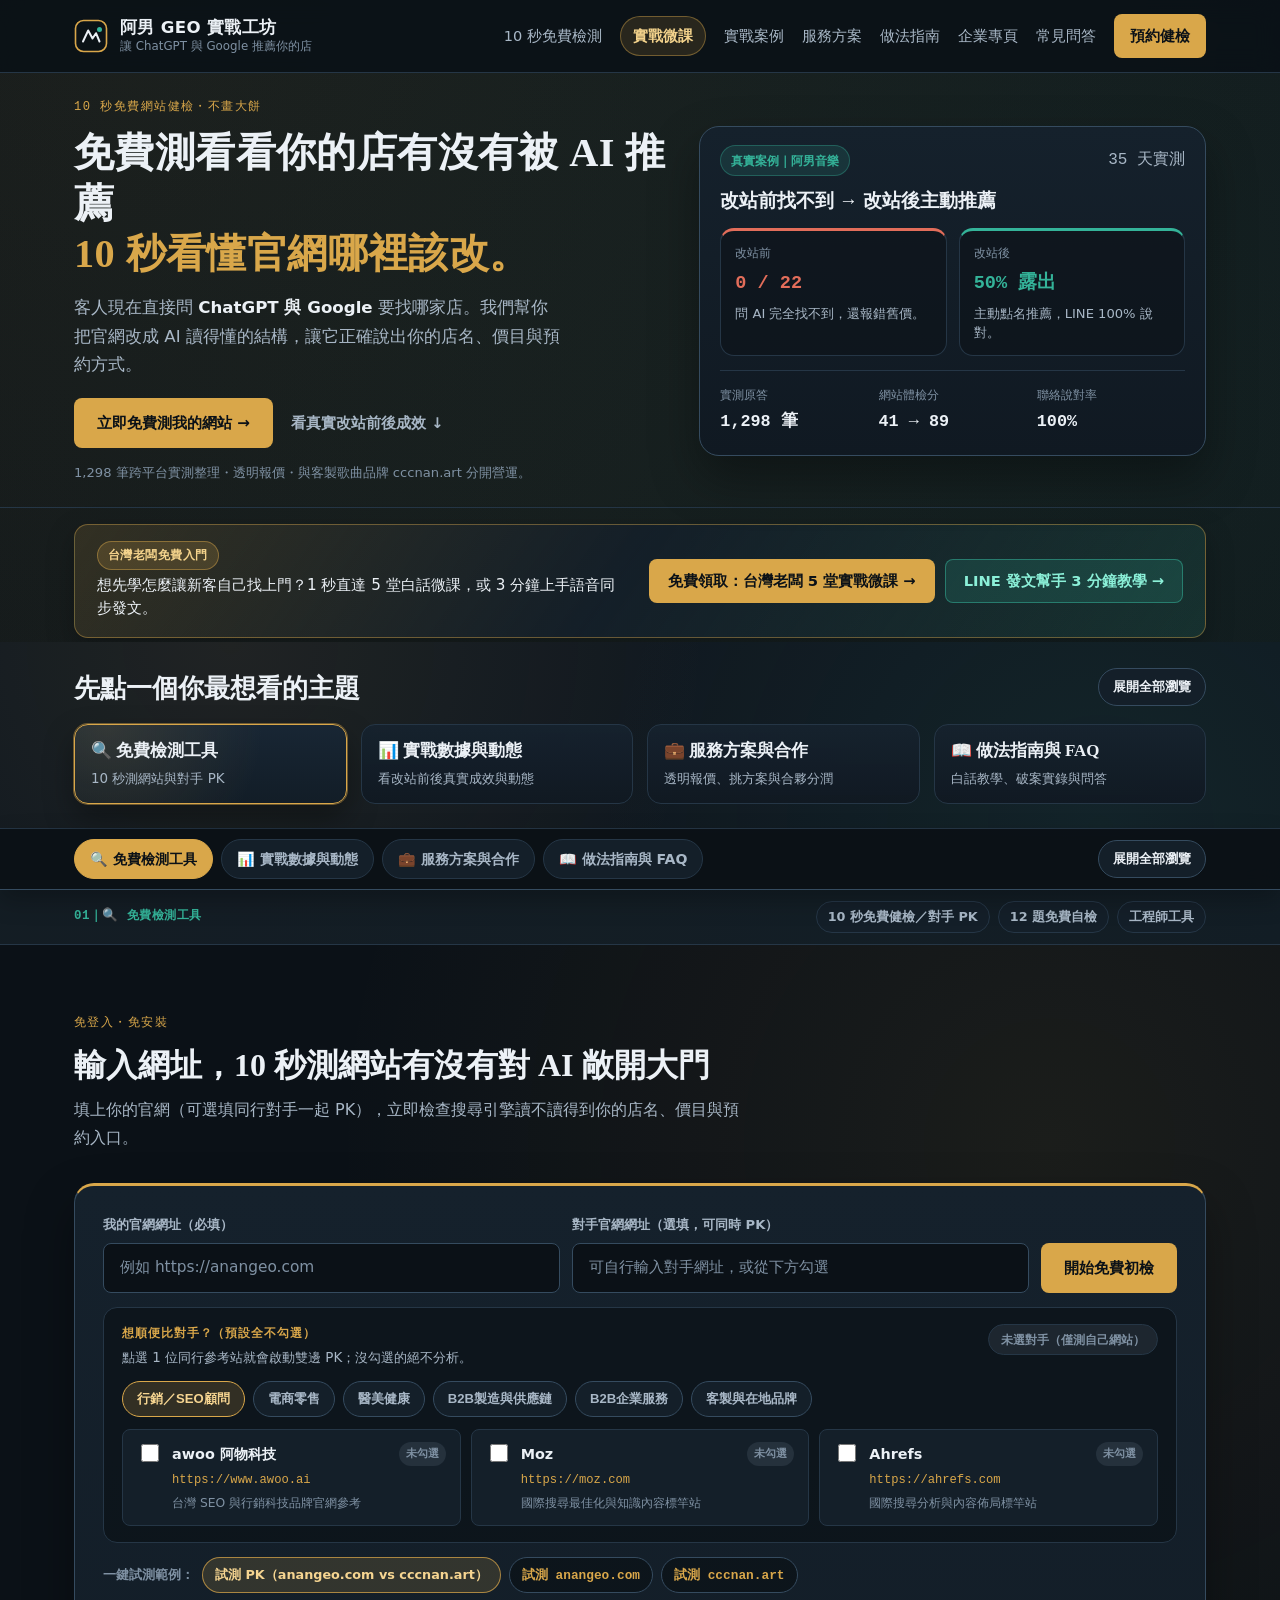
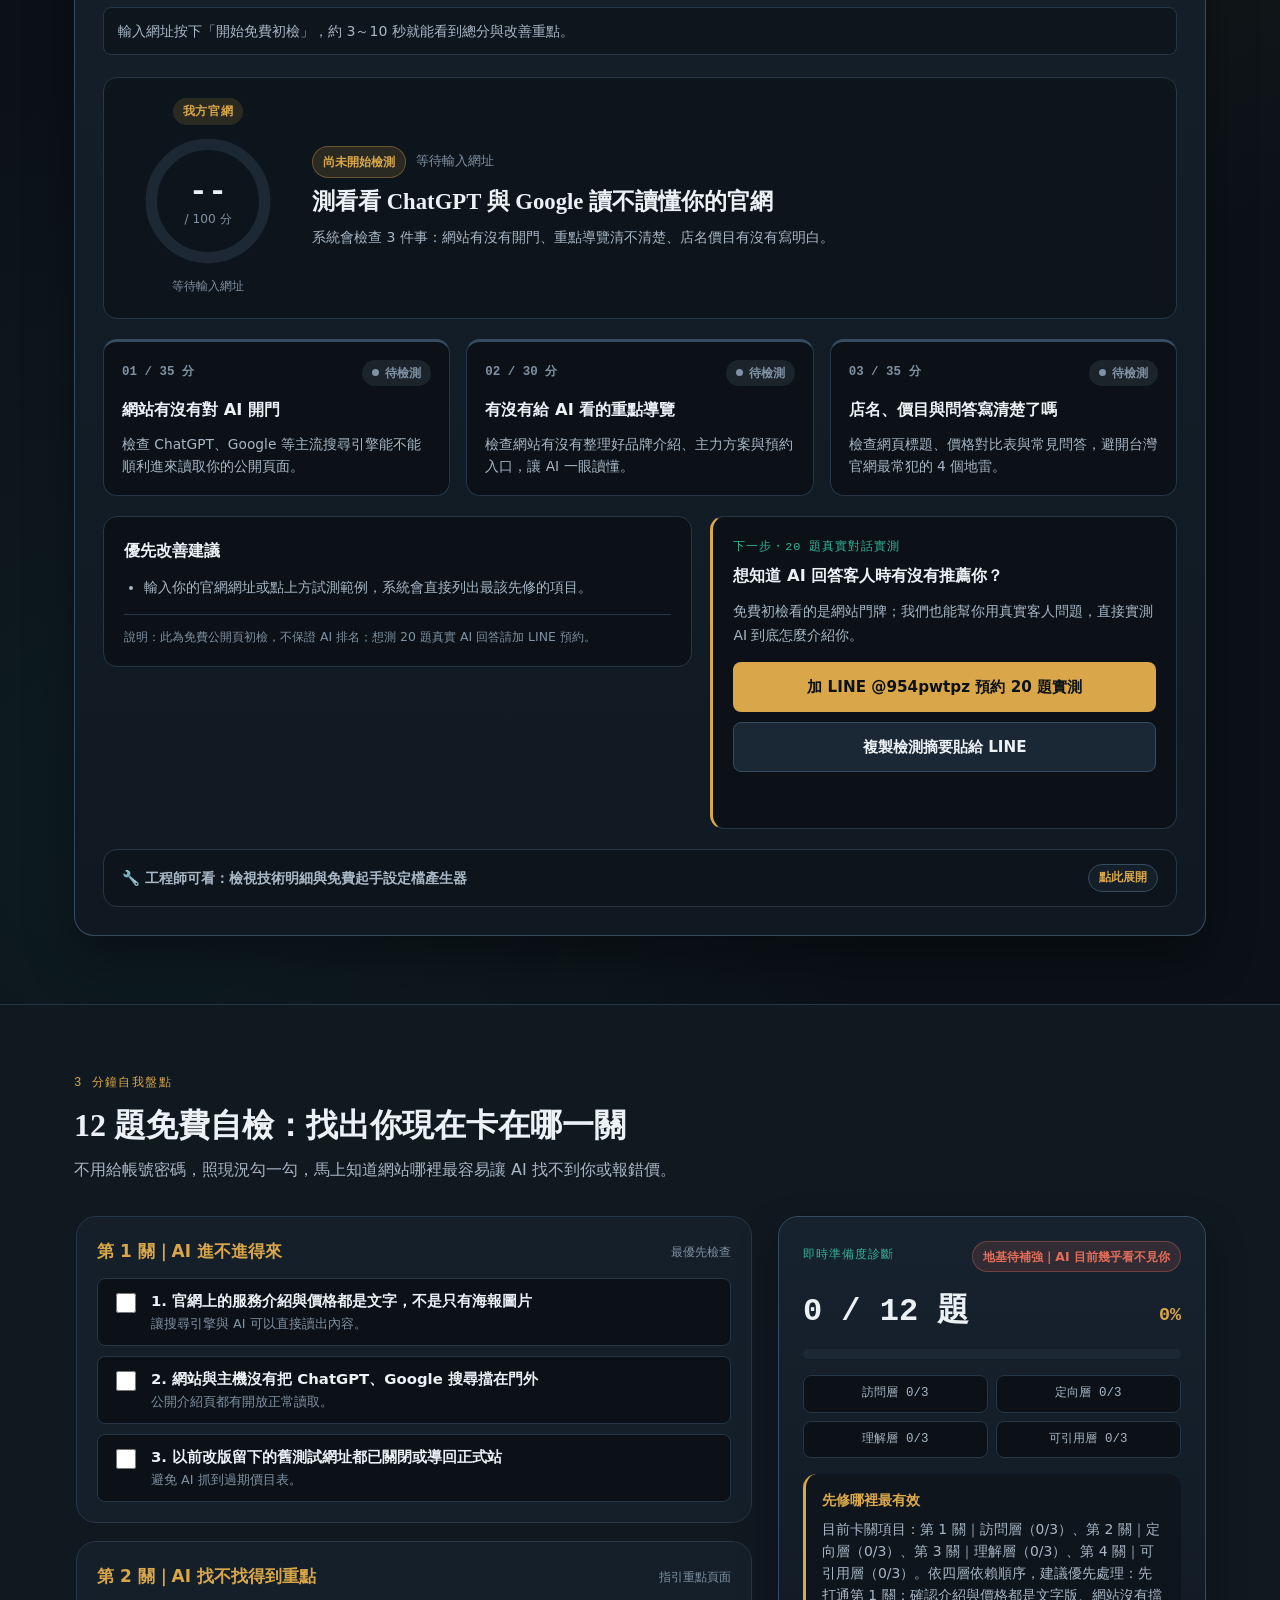
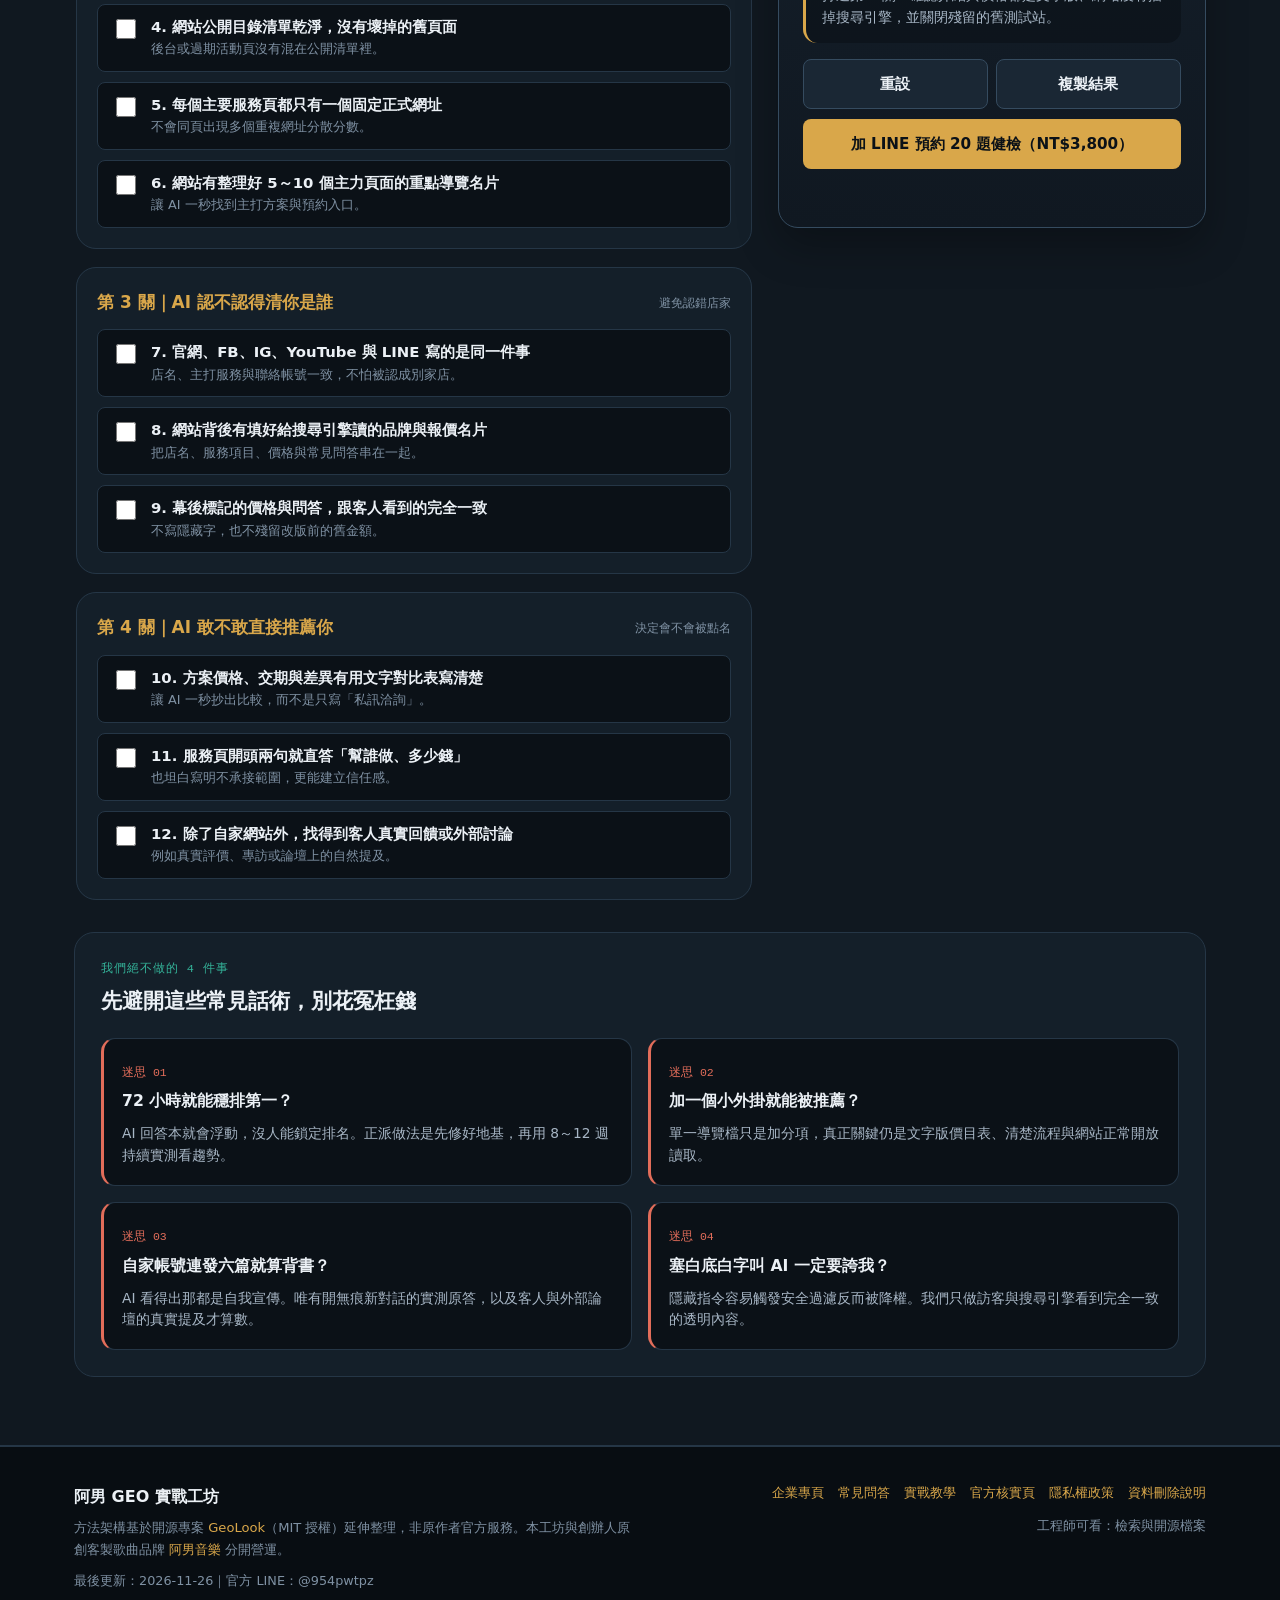
==== commit 1841c2b7: "feat(geo-site-20): add prominent course entry on homepage and 3-minute LINE assistant guide" ====
--- a/index.html
+++ b/index.html
@@ -94,7 +94,7 @@
         "about": { "@id": "https://anangeo.com/#organization" },
         "primaryImageOfPage": "https://anangeo.com/og-cover.png",
         "datePublished": "2026-11-25T00:00:00+08:00",
-        "dateModified": "2026-11-26T06:45:00+08:00"
+        "dateModified": "2026-11-26T12:15:00+08:00"
       },
       {
         "@type": "Service",
@@ -246,6 +246,7 @@
 
       <nav class="site-nav" id="site-nav" aria-label="主要導覽">
         <a href="#live-check">10 秒免費檢測</a>
+        <a class="nav-highlight" href="/guides/store-owner-lesson-1/">實戰微課</a>
         <a href="#dashboard">實戰案例</a>
         <a href="#services">服務方案</a>
         <a href="#guides">做法指南</a>
@@ -312,6 +313,22 @@
             </div>
           </dl>
         </aside>
+      </div>
+    </section>
+
+    <!-- ==================== 老闆免費微課與 LINE 發文幫手顯眼快速入口（geo-site-20） ==================== -->
+    <section class="hero-course-strip" id="course-quick-entry" aria-label="實戰微課與 LINE 發文幫手快速入口">
+      <div class="container">
+        <div class="course-strip-card">
+          <div class="course-strip-copy">
+            <span class="course-strip-badge">台灣老闆免費入門</span>
+            <p class="course-strip-text">想先學怎麼讓新客自己找上門？1 秒直達 5 堂白話微課，或 3 分鐘上手語音同步發文。</p>
+          </div>
+          <div class="course-strip-actions">
+            <a class="course-strip-btn is-primary" href="/guides/store-owner-lesson-1/">免費領取：台灣老闆 5 堂實戰微課 →</a>
+            <a class="course-strip-btn is-teal" href="/guides/line-assistant-guide/">LINE 發文幫手 3 分鐘教學 →</a>
+          </div>
+        </div>
       </div>
     </section>
 
@@ -1842,24 +1859,25 @@
           </div>
         </div>
 
-        <!-- ==================== 3. 公開做法與破案實錄（4 張 3 行精簡摘要卡） ==================== -->
+        <!-- ==================== 3. 公開做法與破案實錄（6 張 3 行精簡摘要卡） ==================== -->
         <section class="section" id="guides">
           <div class="container">
             <div class="section-head">
               <div>
                 <p class="eyebrow">公開實戰指南・完整細節請點進專頁</p>
-                <h2>4 篇白話指南：看懂怎麼讓 AI 推薦你</h2>
+                <h2>6 篇白話指南與微課：看懂怎麼讓 AI 推薦你</h2>
                 <p class="section-lede">
-                  每篇精煉成 2 句重點，想看完整步驟或工程師範本，直接點開獨立專頁閱讀。
+                  每篇精煉成 2 句重點，想看完整步驟、實戰微課或 LINE 幫手教學，直接點開獨立專頁閱讀。
                 </p>
               </div>
               <div class="guide-filter" id="guide-filter" role="tablist" aria-label="指南篩選">
-                <button type="button" role="tab" aria-selected="true" class="filter-btn is-active" data-guide="all">全部 5 篇</button>
+                <button type="button" role="tab" aria-selected="true" class="filter-btn is-active" data-guide="all">全部 6 篇</button>
                 <button type="button" role="tab" aria-selected="false" class="filter-btn" data-guide="g1">① 找不到你</button>
                 <button type="button" role="tab" aria-selected="false" class="filter-btn" data-guide="g2">② 跨平台佈局</button>
                 <button type="button" role="tab" aria-selected="false" class="filter-btn" data-guide="g3">③ 讓 AI 讀懂價目</button>
                 <button type="button" role="tab" aria-selected="false" class="filter-btn" data-guide="g4">④ 報錯舊價破案</button>
                 <button type="button" role="tab" aria-selected="false" class="filter-btn" data-guide="g5">⑤ 實體店第 1 堂</button>
+                <button type="button" role="tab" aria-selected="false" class="filter-btn" data-guide="g6">⑥ LINE 發文教學</button>
               </div>
             </div>
 
@@ -1912,6 +1930,16 @@
                   專為台灣實體店老闆寫的 5 分鐘白話課：用「連問三個為什麼」補齊新客最在意的問答，並預覽全套 5 堂贈品課綱。
                 </p>
                 <a class="btn btn-secondary btn-sm" href="/guides/store-owner-lesson-1/">免費閱讀第 1 堂 →</a>
+              </article>
+
+              <!-- 指南 6：LINE 發文幫手 3 分鐘使用教學 -->
+              <article class="guide-article guide-card-compact" data-guide-article="g6" id="article-6">
+                <span class="article-index mono">教學 06・3 分鐘上手</span>
+                <h3>LINE 發文幫手 3 分鐘使用教學：講 20 秒語音同步官網＋Threads</h3>
+                <p class="guide-compact-desc">
+                  加 @954pwtpz 輸入「我要開通」4 步綁定，拍照講 20 秒語音，四段式與原稿純排版一鍵切換，沒靈感直接從 30 題挑一題講。
+                </p>
+                <a class="btn btn-secondary btn-sm" href="/guides/line-assistant-guide/">查看 3 分鐘教學 →</a>
               </article>
             </div>
           </div>
--- a/styles.css
+++ b/styles.css
@@ -5914,3 +5914,153 @@
     width: 100%;
   }
 }
+
+/* ==================== geo-site-20：頂部「實戰微課」入口 ＋ 首屏快速引流橫幅 ==================== */
+.site-nav a.nav-highlight {
+  padding: 6px 12px;
+  border-radius: 999px;
+  background: var(--accent-brass-soft);
+  border: 1px solid rgba(217, 167, 74, 0.42);
+  color: #f4d38c;
+  font-weight: 700;
+}
+
+.site-nav a.nav-highlight:hover {
+  background: rgba(217, 167, 74, 0.24);
+  border-color: var(--accent-brass);
+  color: #fff3d2;
+  text-decoration: none;
+}
+
+.hero-course-strip {
+  padding: 16px 0 4px;
+}
+
+.course-strip-card {
+  display: flex;
+  flex-wrap: wrap;
+  align-items: center;
+  justify-content: space-between;
+  gap: 14px 20px;
+  padding: 16px 22px;
+  border-radius: var(--radius-md);
+  background:
+    linear-gradient(125deg, rgba(217, 167, 74, 0.14) 0%, rgba(20, 31, 41, 0.94) 48%, rgba(52, 179, 153, 0.13) 100%);
+  border: 1px solid rgba(217, 167, 74, 0.42);
+  box-shadow: 0 10px 28px rgba(0, 0, 0, 0.26);
+}
+
+.course-strip-copy {
+  display: flex;
+  flex-direction: column;
+  gap: 4px;
+  min-width: 0;
+  flex: 1 1 300px;
+}
+
+.course-strip-badge {
+  display: inline-flex;
+  align-items: center;
+  align-self: flex-start;
+  padding: 3px 10px;
+  border-radius: 999px;
+  background: rgba(217, 167, 74, 0.18);
+  border: 1px solid rgba(217, 167, 74, 0.45);
+  color: #f4d38c;
+  font-size: 0.76rem;
+  font-weight: 700;
+  letter-spacing: 0.04em;
+}
+
+.course-strip-text {
+  margin: 0;
+  font-size: 0.95rem;
+  color: var(--ink-primary);
+  line-height: 1.55;
+}
+
+.course-strip-actions {
+  display: flex;
+  flex-wrap: wrap;
+  align-items: center;
+  gap: 10px;
+  flex-shrink: 0;
+}
+
+.course-strip-btn {
+  display: inline-flex;
+  align-items: center;
+  justify-content: center;
+  min-height: 44px;
+  padding: 10px 18px;
+  border-radius: var(--radius-sm);
+  font-size: 0.92rem;
+  font-weight: 700;
+  line-height: 1.3;
+  text-decoration: none;
+  border: 1px solid transparent;
+  transition: background 0.16s ease, border-color 0.16s ease, transform 0.12s ease;
+}
+
+.course-strip-btn:hover {
+  text-decoration: none;
+  transform: translateY(-1px);
+}
+
+.course-strip-btn.is-primary {
+  background: var(--accent-brass);
+  color: #0b1117;
+}
+
+.course-strip-btn.is-primary:hover {
+  background: #e8bc66;
+  color: #0b1117;
+}
+
+.course-strip-btn.is-teal {
+  background: rgba(52, 179, 153, 0.16);
+  border-color: rgba(52, 179, 153, 0.52);
+  color: #8bf0d8;
+}
+
+.course-strip-btn.is-teal:hover {
+  background: rgba(52, 179, 153, 0.26);
+  border-color: var(--accent-teal);
+  color: #e6fff9;
+}
+
+@media (max-width: 1120px) {
+  .site-nav {
+    gap: 11px;
+  }
+
+  .site-nav a {
+    font-size: 0.85rem;
+  }
+
+  .site-nav a.nav-highlight {
+    padding: 5px 10px;
+  }
+}
+
+@media (max-width: 720px) {
+  .hero-course-strip {
+    padding: 12px 0 4px;
+  }
+
+  .course-strip-card {
+    padding: 16px;
+    gap: 12px;
+  }
+
+  .course-strip-actions {
+    width: 100%;
+    flex-direction: column;
+    align-items: stretch;
+  }
+
+  .course-strip-btn {
+    width: 100%;
+    text-align: center;
+  }
+}
